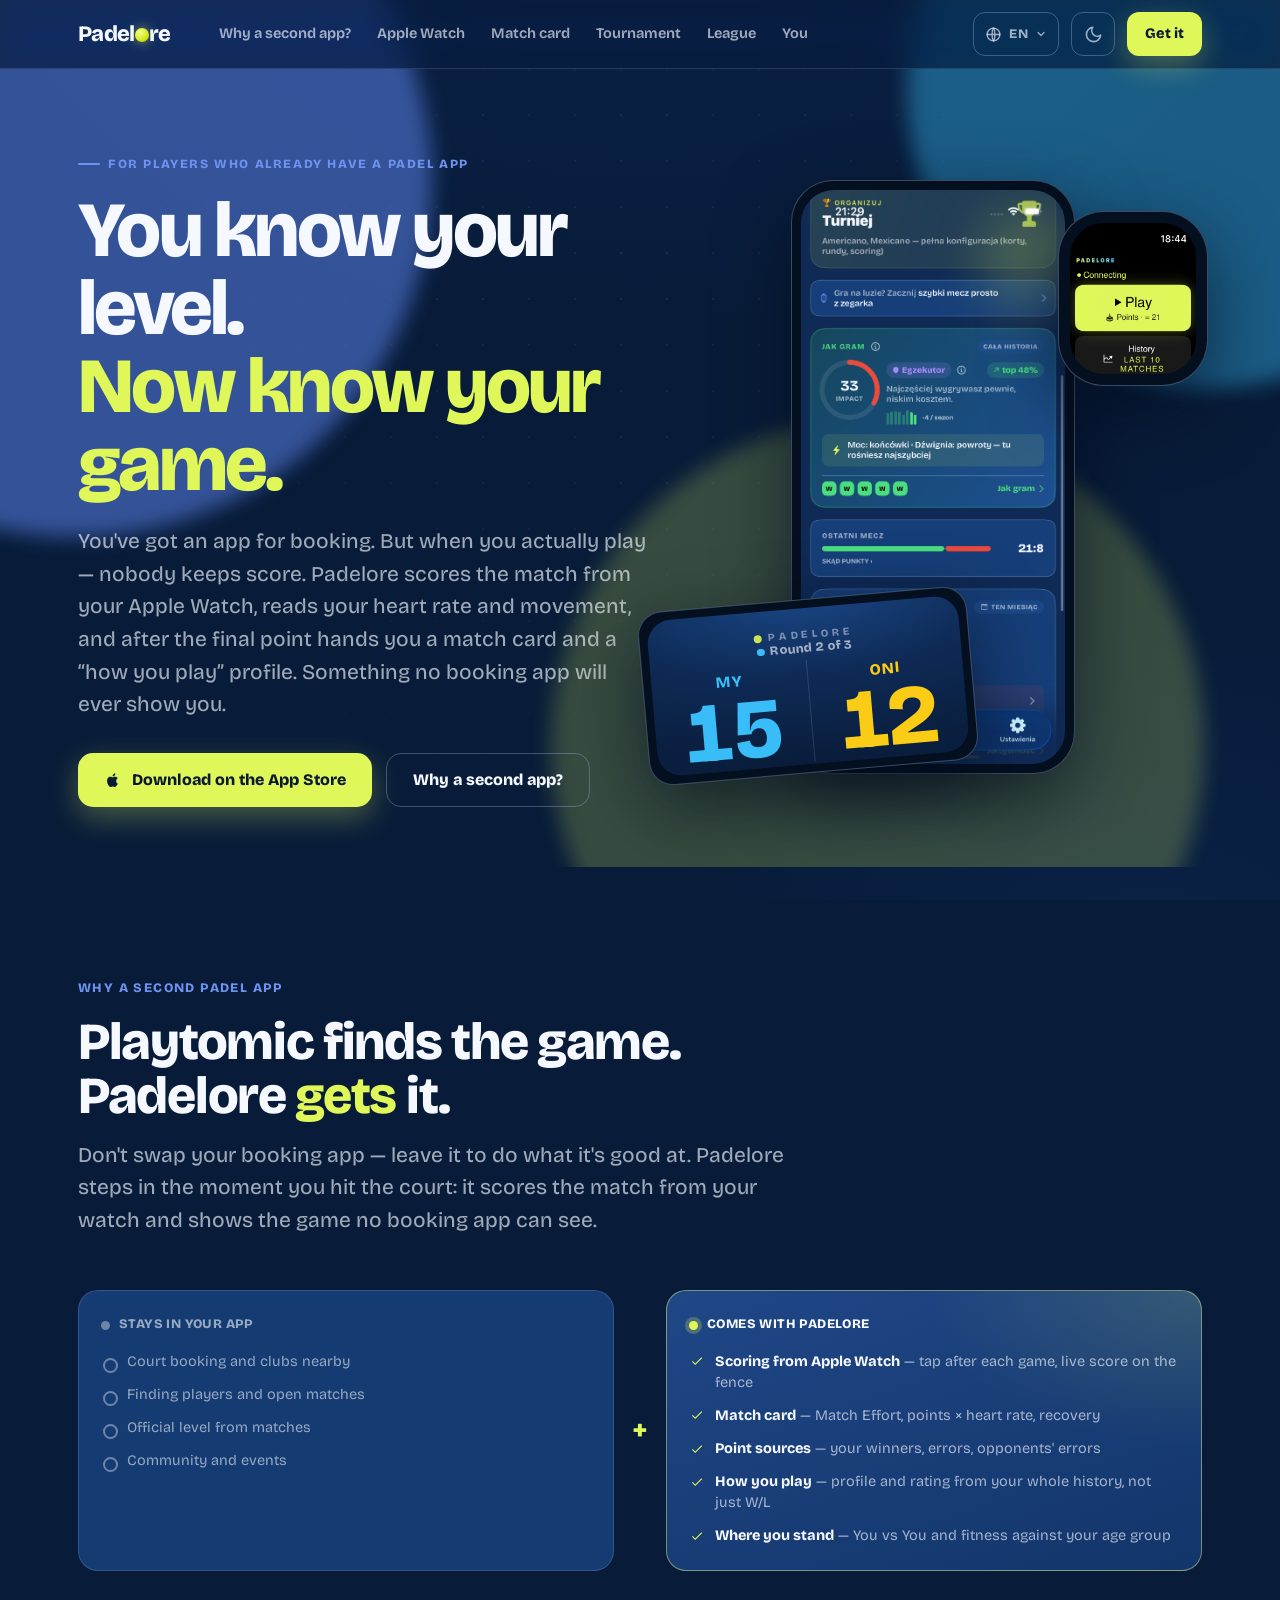
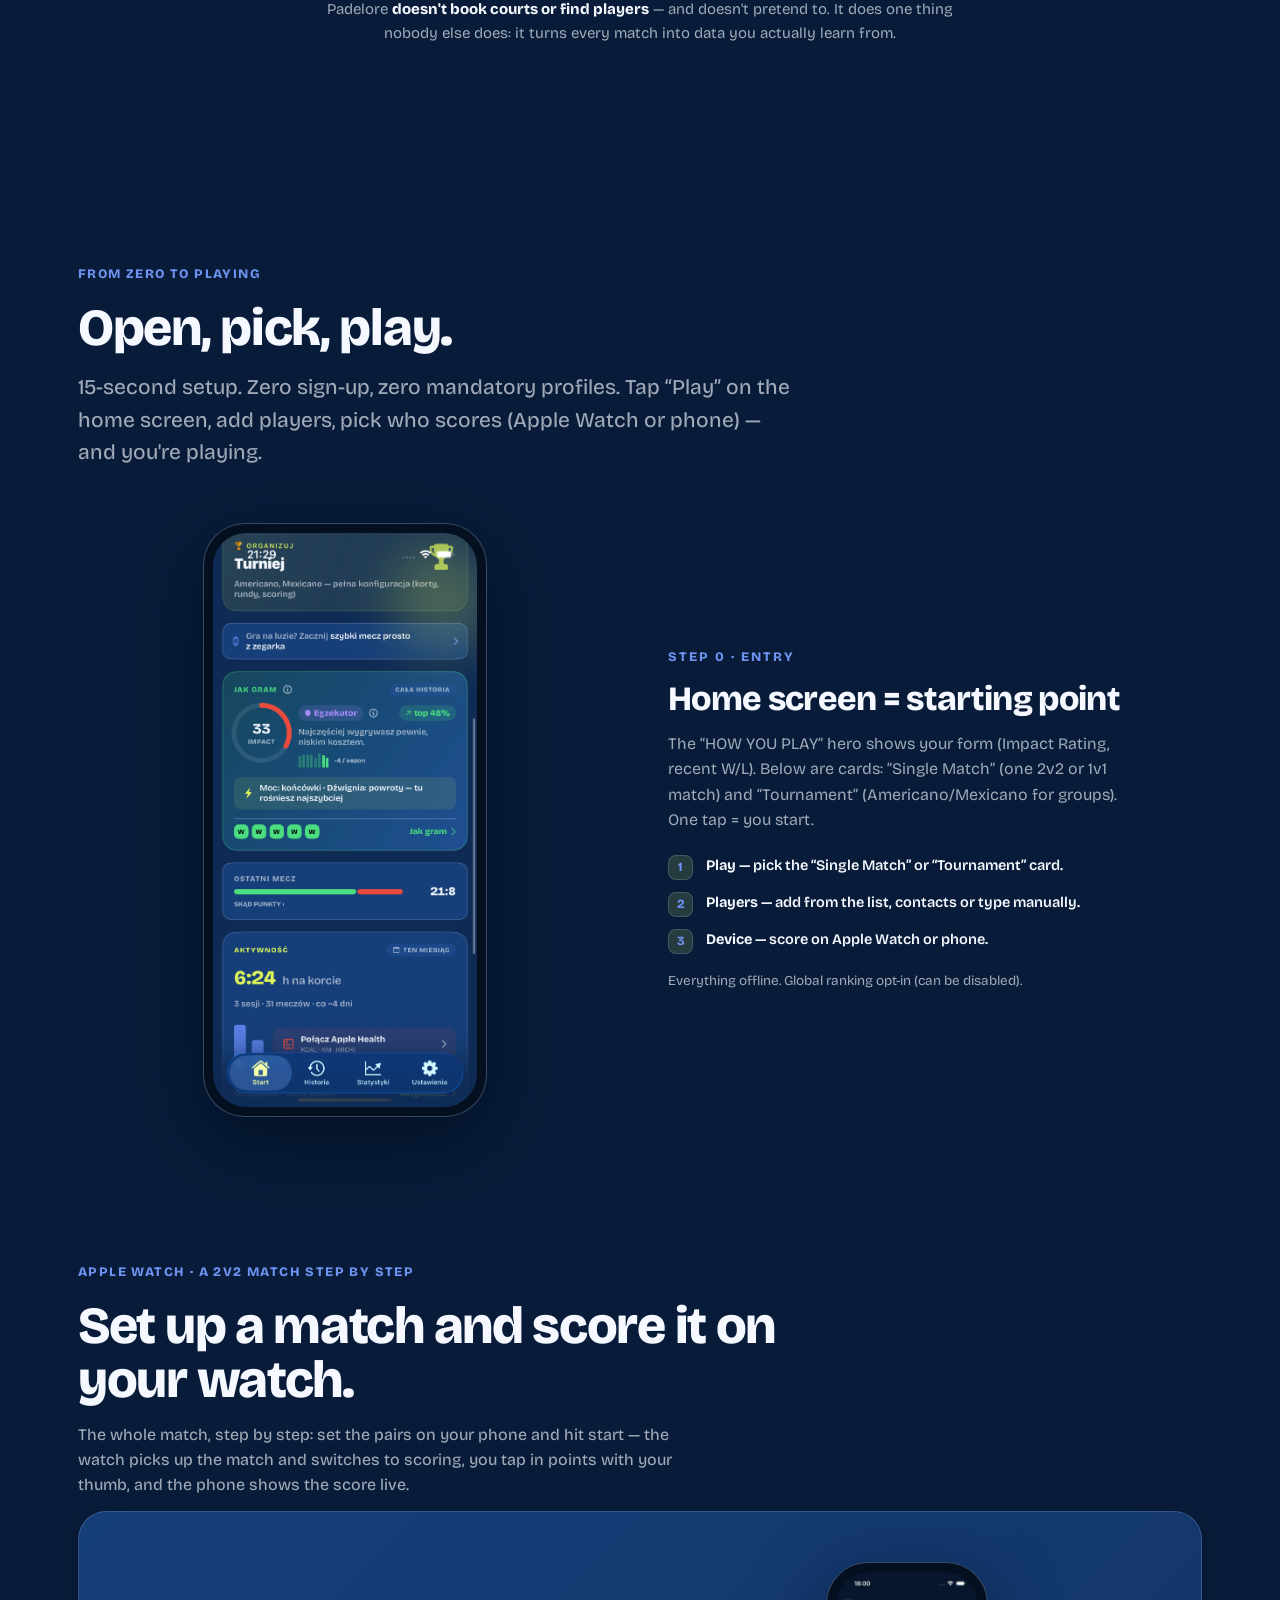
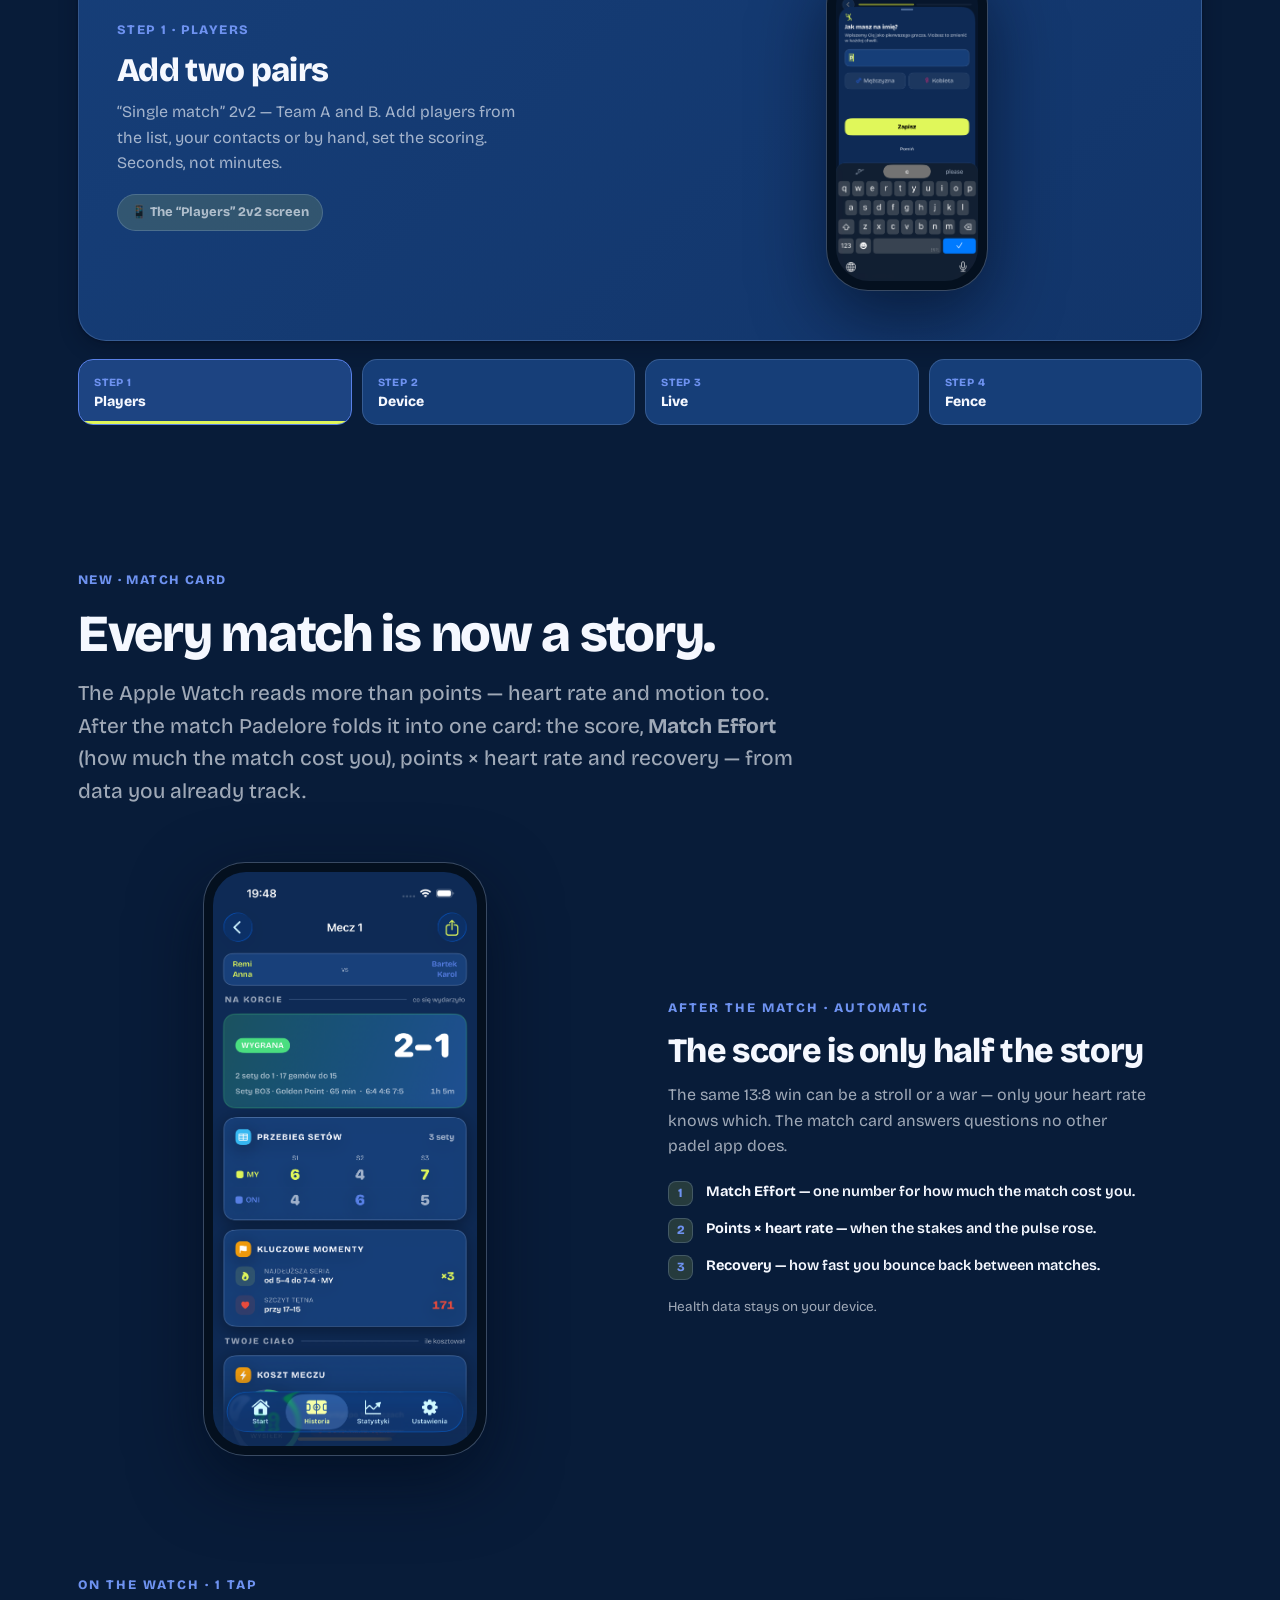
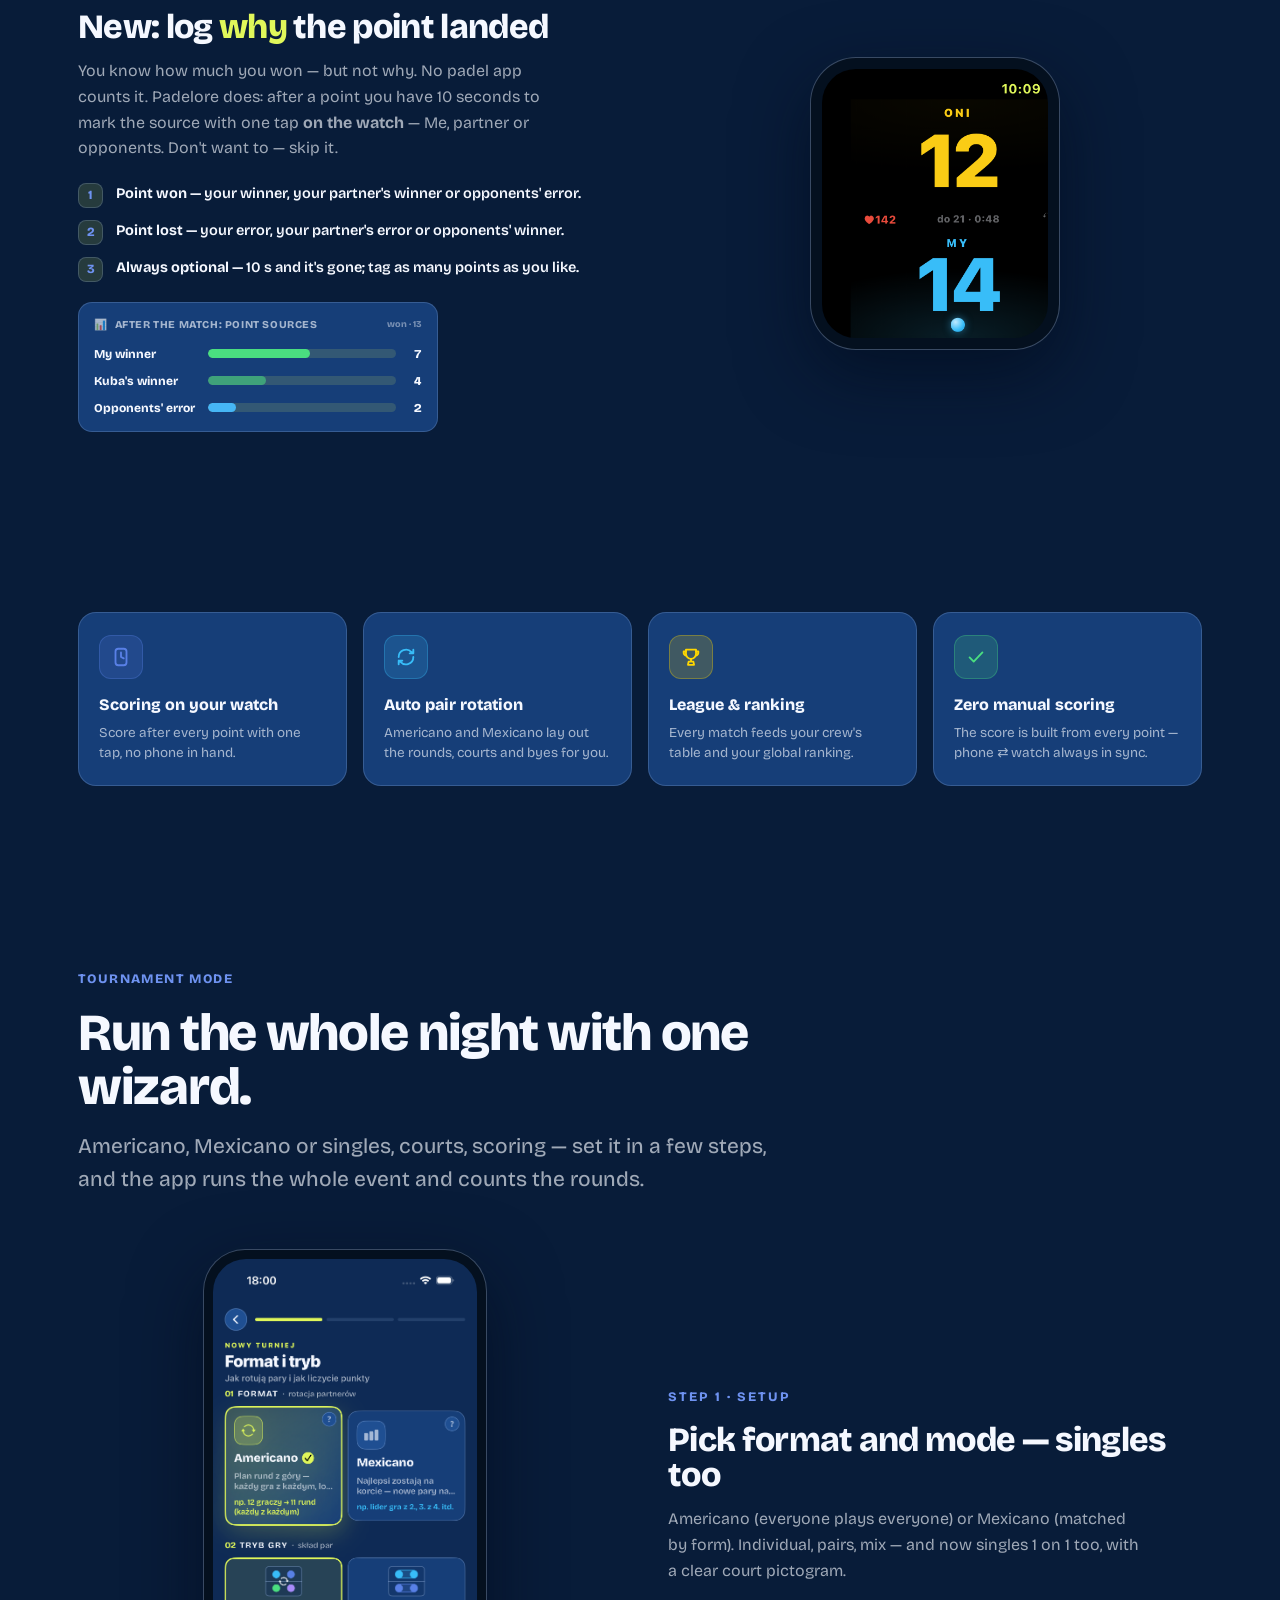
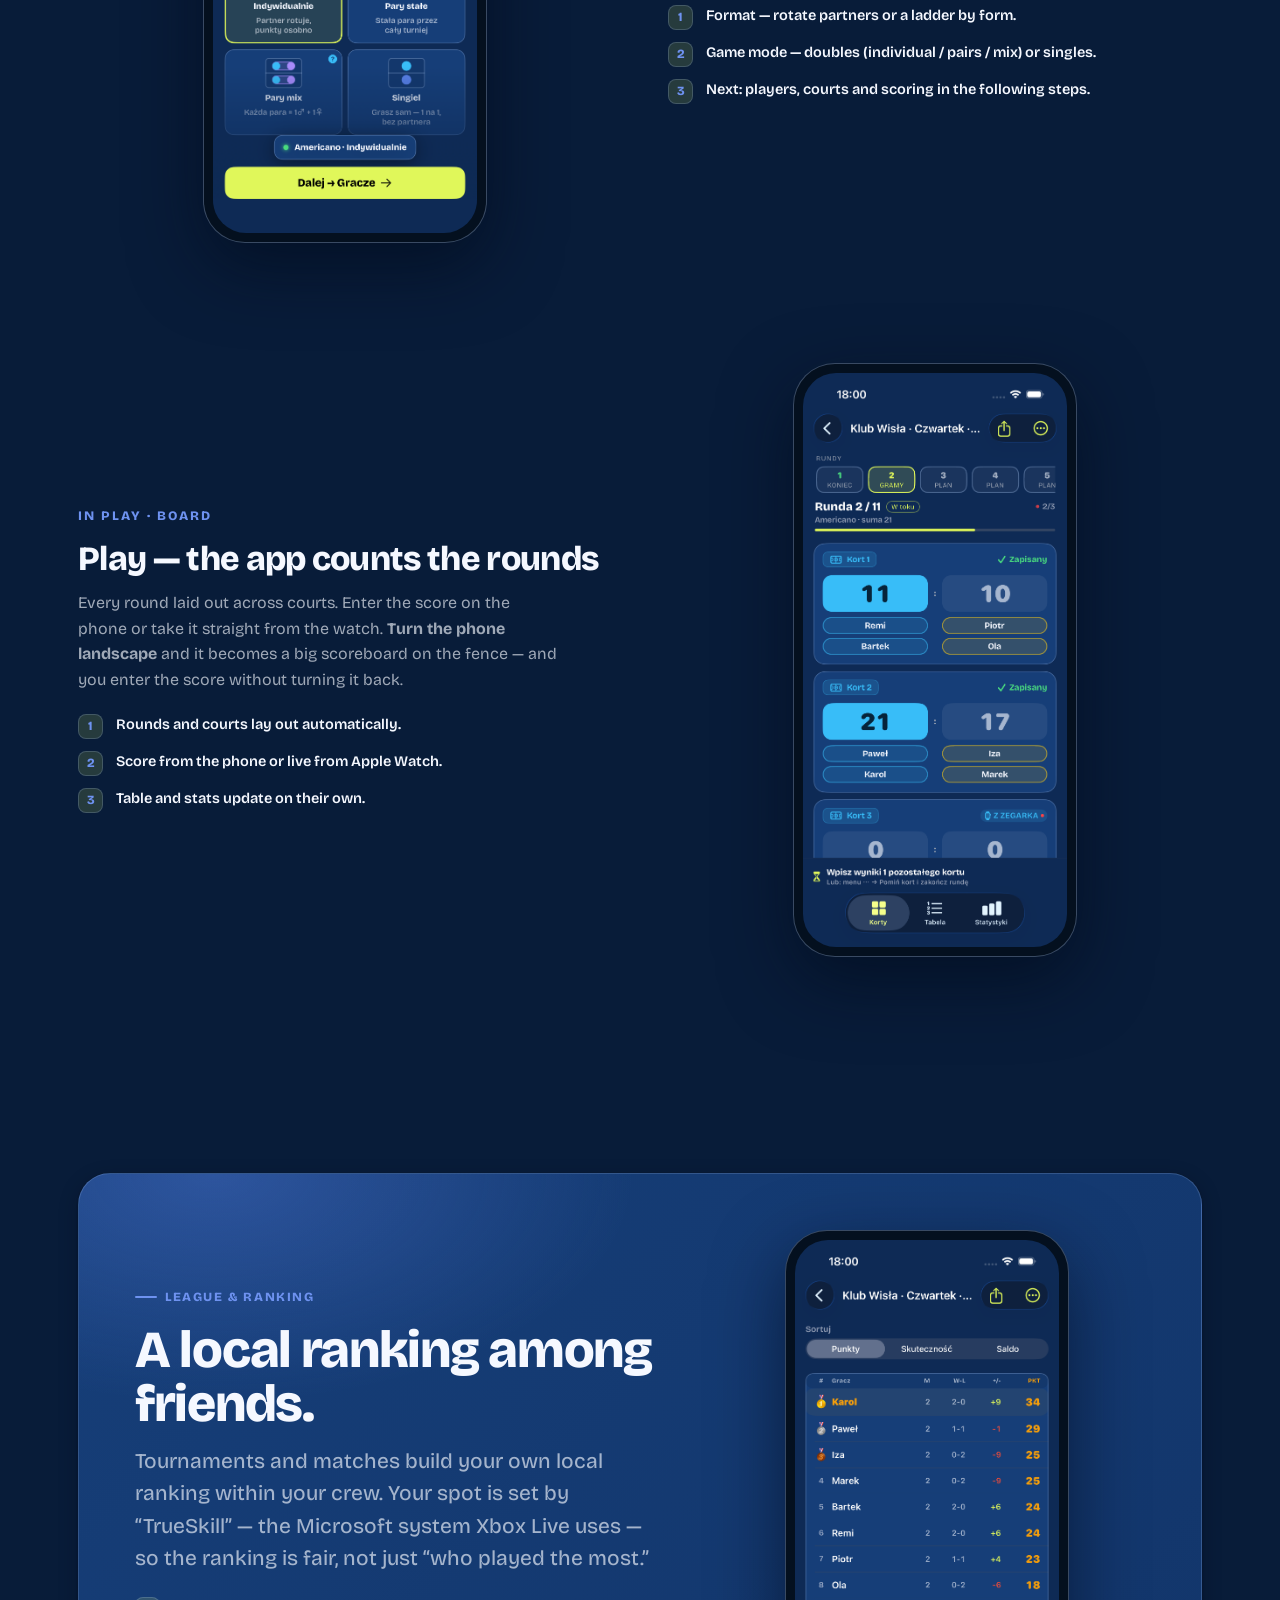
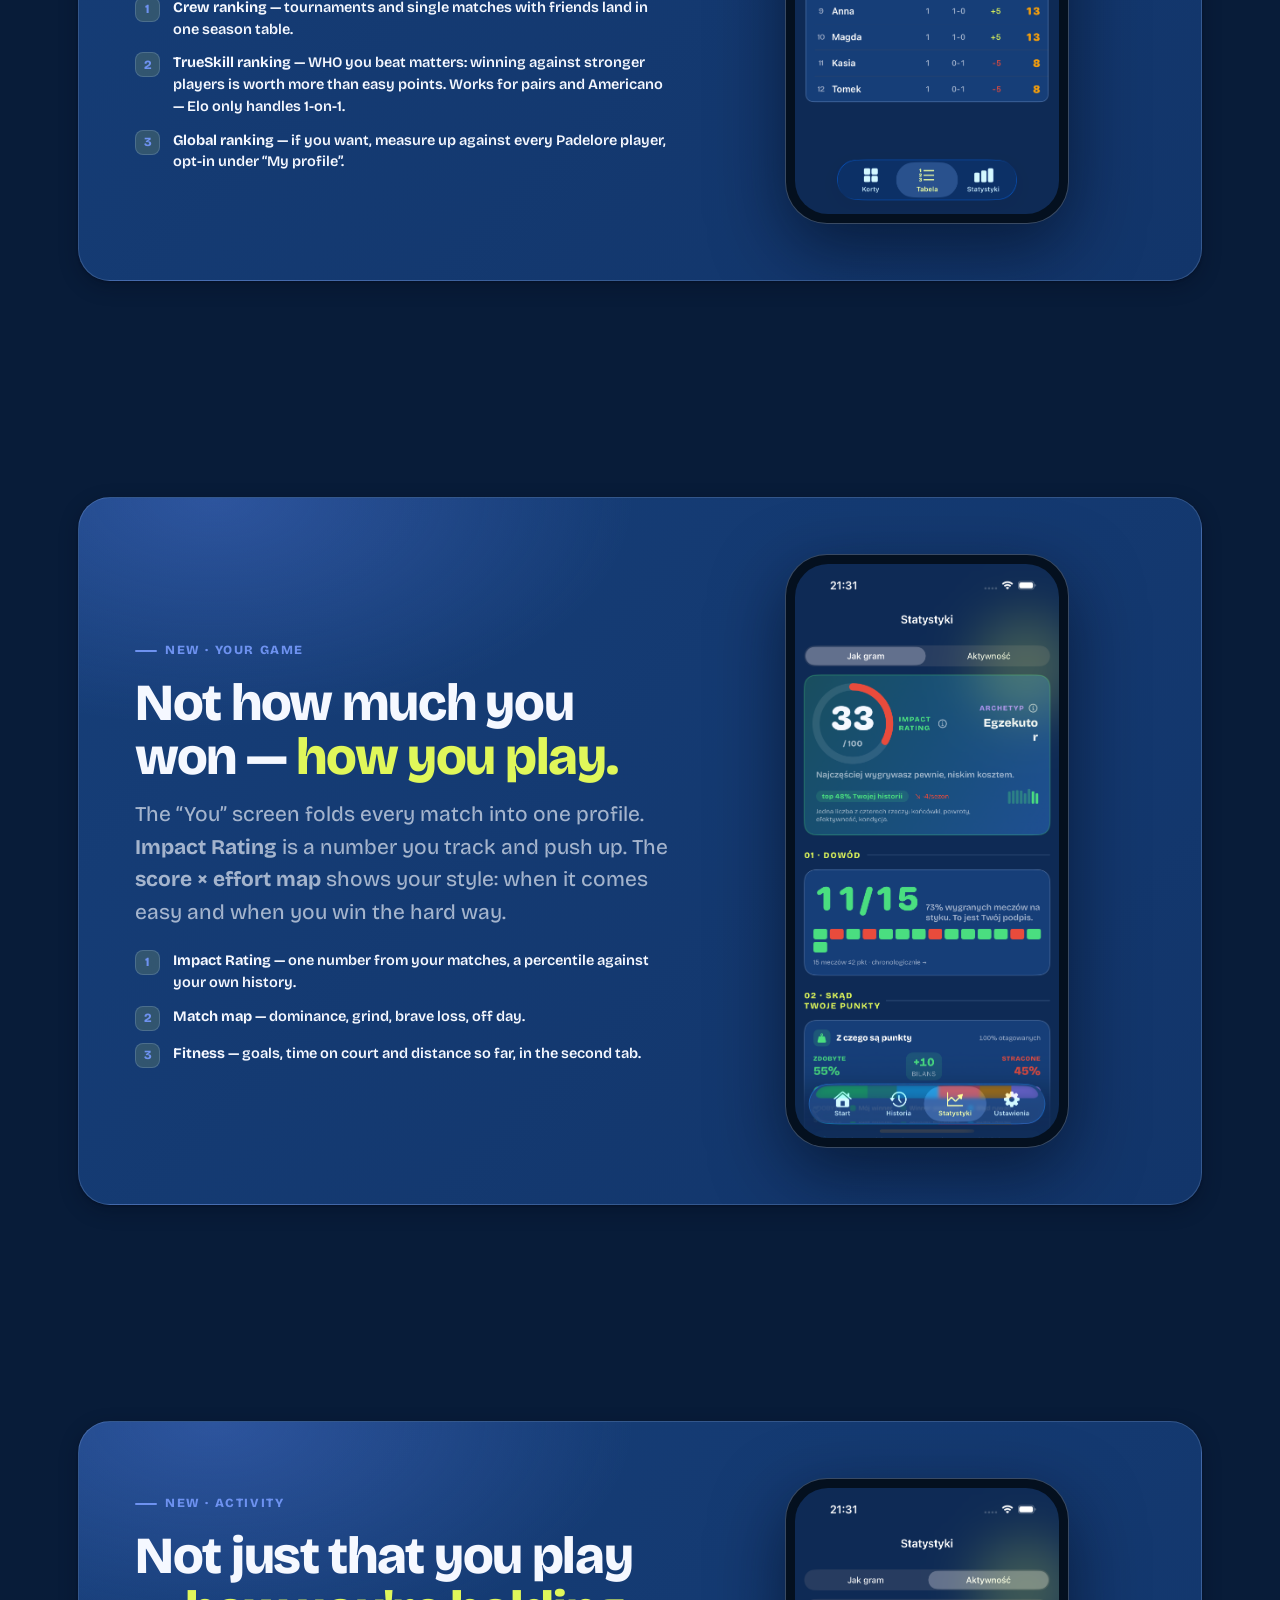
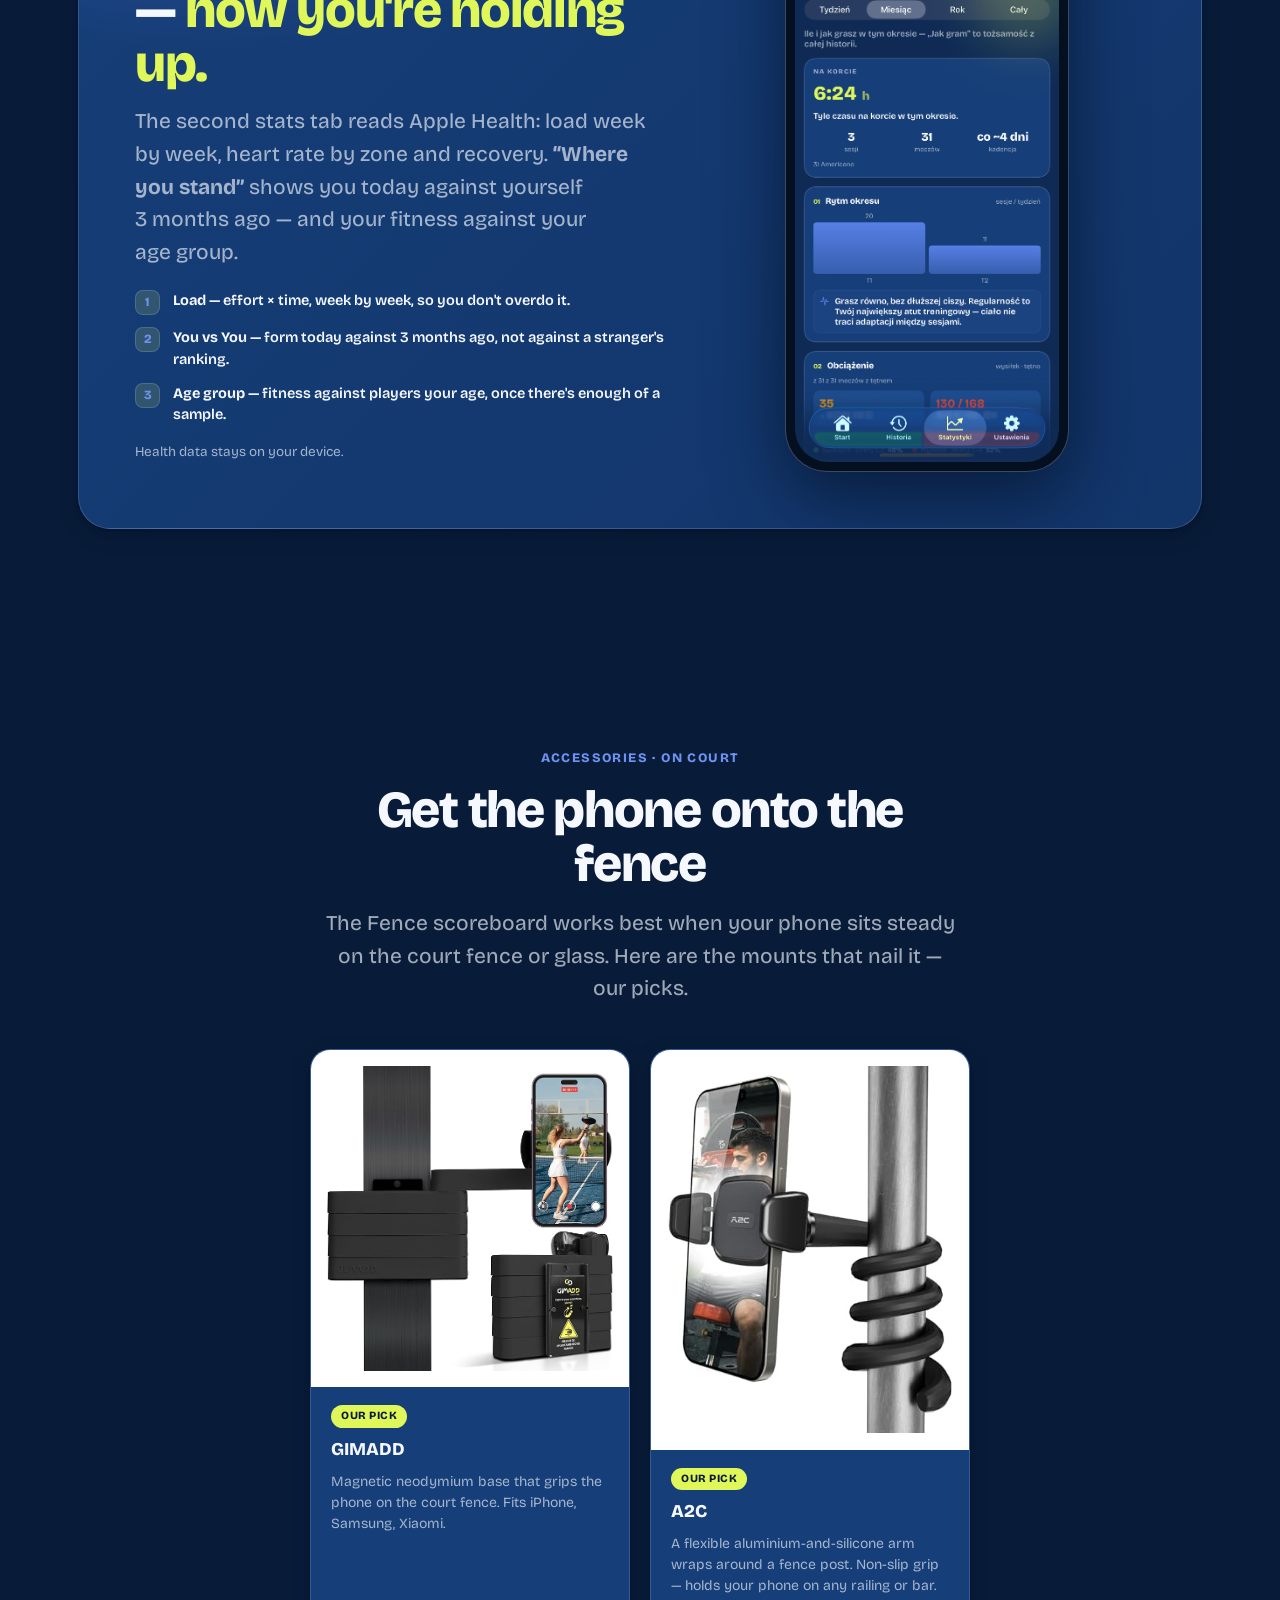
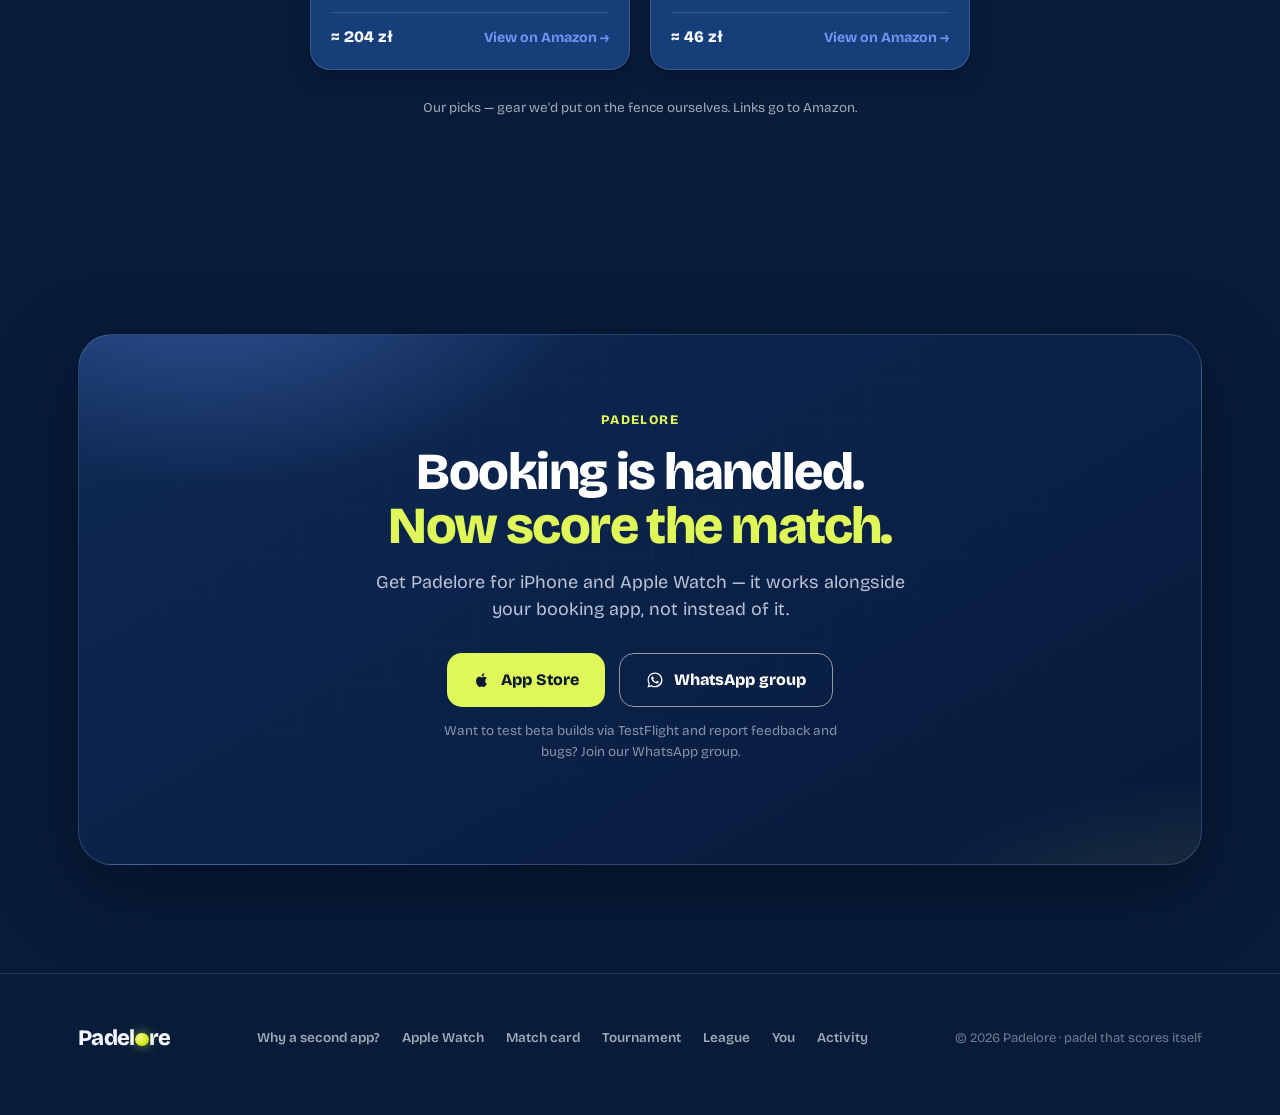
==== index.html @ 14bec209 "feat(landing): drugi uchwyt A2C w #uchwyt (SPEC-005) Prośba Remiego — elastyczny uchwyt A2C (ramię a" ====
<!DOCTYPE html>
<html lang="pl" data-theme="dark">
<head>
<meta charset="UTF-8">
<meta name="viewport" content="width=device-width, initial-scale=1.0">
<title>Padelore — poznaj swoją grę w padla</title>
<meta name="description" content="Towarzysz do padla obok apki do rezerwacji. Padelore liczy mecz z Apple Watch (wynik na żywo) i pokazuje, jak grasz — karta meczu, tętno i ruch, profil gracza. Americano, Mexicano, singiel, turniej.">
<link rel="icon" href="assets/app-icon.png">
<link rel="preconnect" href="https://fonts.googleapis.com">
<link rel="preconnect" href="https://fonts.gstatic.com" crossorigin>
<link href="https://fonts.googleapis.com/css2?family=Bricolage+Grotesque:opsz,wght@12..96,400..800&family=Nunito:wght@800;900&display=swap" rel="stylesheet">
<link rel="stylesheet" href="ds.css?v=21">
<style>
/* ---- real-screenshot device frames ---- */
.device{width:284px;max-width:78vw;border-radius:42px;background:#04101f;padding:9px;border:1px solid var(--sep-strong);box-shadow:var(--shadow-l)}
.device img{width:100%;display:block;border-radius:33px}
html[data-theme="light"] .device{background:#0B1730}
.wframe{width:172px;border-radius:46px;background:#04101f;padding:11px;border:1px solid var(--sep-strong);box-shadow:var(--shadow-l)}
.wframe img{width:100%;display:block;border-radius:34px}
html[data-theme="light"] .wframe{background:#0B1730}
.lframe{border-radius:24px;background:#04101f;padding:8px;border:1px solid var(--sep-strong);box-shadow:var(--shadow-l)}
.lframe img{width:100%;display:block;border-radius:16px}
html[data-theme="light"] .lframe{background:#0B1730}

/* language switcher (custom) */
.lang{position:relative}
.lang-btn{display:inline-flex;align-items:center;gap:7px;height:44px;padding:0 11px;border-radius:12px;border:1.5px solid var(--sep-strong);background:transparent;color:var(--ink-soft);font-family:var(--font);font-size:13px;font-weight:800;letter-spacing:.4px;cursor:pointer;transition:.18s}
.lang-btn:hover,.lang-btn[aria-expanded="true"]{color:var(--ink);border-color:var(--primary)}
.lang-btn .chev{transition:transform .2s}
.lang-btn[aria-expanded="true"] .chev{transform:rotate(180deg)}
.lang-menu{position:absolute;right:0;top:calc(100% + 8px);min-width:188px;padding:6px;border-radius:16px;background:var(--card);border:1px solid var(--card-border);box-shadow:var(--shadow-l);display:none;flex-direction:column;gap:2px;z-index:60}
.lang-menu.open{display:flex}
.lang-opt{display:flex;align-items:center;justify-content:space-between;gap:12px;width:100%;padding:10px 12px;border:0;border-radius:10px;background:transparent;color:var(--ink);font-family:var(--font);font-size:14px;font-weight:650;text-align:left;cursor:pointer;transition:.14s}
.lang-opt:hover{background:var(--accent-soft)}
.lang-opt .code{font-size:11px;font-weight:850;letter-spacing:.5px;color:var(--ink-faint)}
.lang-opt[aria-selected="true"]{background:color-mix(in oklab,var(--primary) 12%,transparent)}
.lang-opt[aria-selected="true"] .code{color:var(--primary-2)}
@media(max-width:560px){.lang-btn{height:40px;padding:0 9px;font-size:12px}
  .nav-in{padding:0 16px;gap:12px}.nav-right{gap:10px}.theme-btn{width:40px;height:40px}.nav-burger{width:40px;height:40px}}

/* mobile hamburger nav */
.nav-burger{display:none;width:44px;height:44px;border-radius:12px;border:1.5px solid var(--sep-strong);background:transparent;color:var(--ink-soft);align-items:center;justify-content:center;cursor:pointer;transition:.18s}
.nav-burger:hover,.nav-burger[aria-expanded="true"]{color:var(--ink);border-color:var(--primary)}
.nav-menu{position:absolute;right:16px;top:calc(100% + 6px);min-width:216px;padding:8px;border-radius:16px;background:var(--card);border:1px solid var(--card-border);box-shadow:var(--shadow-l);display:none;flex-direction:column;gap:2px;z-index:60}
.nav-menu.open{display:flex}
.nav-menu a{display:block;padding:12px 13px;border-radius:10px;color:var(--ink);font-size:15px;font-weight:650;transition:.14s}
.nav-menu a:hover{background:var(--accent-soft)}
.nav-menu .sep{height:1px;background:var(--card-border);margin:6px 4px}
.nav-menu .dl{background:var(--accent);color:var(--on-accent);font-weight:800;text-align:center}
@media(max-width:860px){.nav-burger{display:inline-flex}.nav-dl{display:none}}
@media(min-width:861px){.nav-menu{display:none!important}}

/* hero composition */
.hero-stage{position:relative;min-height:640px;display:flex;align-items:center;justify-content:center}
.hero-stage .device{z-index:2;transform:translateX(-12px)}
.hero-stage .wframe{position:absolute;right:-6px;top:54px;z-index:4;width:150px}
.hero-fence{position:absolute;left:-44px;bottom:24px;z-index:3;width:330px;max-width:64vw;transform:rotate(-5deg)}
@media(max-width:560px){.hero-fence{left:0;bottom:-6px;width:84vw}.hero-stage .wframe{right:-2px}}

/* ===== watch flow ===== */
.flow{margin-top:8px}
.flow-stage{position:relative;border-radius:28px;overflow:hidden;background:linear-gradient(135deg,var(--card),var(--card-2));border:1px solid var(--card-border);box-shadow:var(--shadow-s);min-height:580px}
.fl-slide{position:absolute;inset:0;display:grid;grid-template-columns:1fr 1fr;align-items:center;gap:30px;padding:44px;opacity:0;transform:translateY(14px);transition:opacity .55s ease, transform .55s ease;pointer-events:none}
.fl-slide.active{opacity:1;transform:none;pointer-events:auto}
.fl-slide.land{grid-template-columns:1fr}
.fl-media{display:flex;align-items:center;justify-content:center}
.fl-text .tag{font-size:13px;font-weight:850;letter-spacing:1.4px;color:var(--primary-2);text-transform:uppercase}
.fl-text h3{font-size:clamp(23px,3vw,33px);font-weight:860;letter-spacing:-.02em;margin:12px 0 12px}
.fl-text p{font-size:16px;color:var(--ink-soft);line-height:1.6;max-width:42ch}
.fl-text .hint{display:inline-flex;align-items:center;gap:8px;margin-top:18px;font-size:13px;font-weight:750;color:var(--ink-soft);background:var(--accent-soft);border:1px solid var(--card-border);padding:8px 13px;border-radius:999px}
@media(max-width:820px){.flow-stage{min-height:0}
  /* mobile: wszystkie kroki pionowo, nic nie schowane (zamiast karuzeli) */
  .fl-slide{position:relative;grid-template-columns:1fr;opacity:1;transform:none;display:grid;gap:16px;padding:22px 22px 26px;border-top:1px solid var(--card-border)}
  .fl-slide:first-child{border-top:0}
  .fl-media{order:-1}
  .fl-tabs{display:none}
  /* dociśnij media, żeby krok mieścił się w jednym ekranie telefonu */
  .fl-slide .device{width:208px;max-width:62vw}
  .fl-slide .wframe{width:150px!important}
  .fl-text h3{font-size:clamp(21px,5.5vw,26px);margin:8px 0 8px}
  .fl-text p{font-size:14.5px}
  .fl-slide.land .lframe{width:100%!important}}

/* desktop: kompaktowa karuzela — całość (nagłówek → zakładki) mieści się w jednym ekranie, slajd nie tnie fence */
@media(min-width:821px){
  #watch{padding:34px 0}
  #watch .sec-head{margin-bottom:14px}
  #watch .sec-head .lead{font-size:16px;margin-top:6px}
  .flow-stage{min-height:430px}
  .fl-slide{padding:20px 38px;gap:22px}
  .fl-media .device{width:162px}
  .fl-media .wframe{width:134px!important}
  .fl-slide.land .fl-text{margin:0 auto 6px!important}
  .fl-slide.land .fl-text h3{font-size:24px;margin:8px 0 6px}
  .fl-slide.land .fl-text p{font-size:14.5px}
  .fl-slide.land .fl-media{margin-top:6px!important}
  .fl-slide.land .lframe{width:340px!important}
}

.fl-tabs{display:grid;grid-template-columns:repeat(4,1fr);gap:10px;margin-top:18px}
.fl-tab{position:relative;text-align:left;padding:14px 15px;border-radius:15px;background:var(--card);border:1.5px solid var(--card-border);cursor:pointer;font-family:var(--font);transition:.2s;overflow:hidden}
.fl-tab.active{border-color:var(--primary);background:color-mix(in oklab,var(--primary) 10%,var(--card))}
.fl-tab .tn{font-size:11px;font-weight:850;color:var(--primary-2);letter-spacing:.8px}
.fl-tab b{display:block;font-size:14px;font-weight:820;margin-top:3px;color:var(--ink)}
.fl-tab .bar{position:absolute;left:0;bottom:0;height:3px;width:0;background:var(--accent)}
.fl-tab.active .bar{width:100%;transition:width 3.2s linear}
@media(max-width:680px){.fl-tabs{grid-template-columns:1fr 1fr}}
@media(max-width:820px){.fl-tabs{display:none}}  /* mobile: kroki pionowo, zakładki zbędne */

/* ===== fence (tablica na płocie) — 1:1 z produkcją: landscape, MY/ONI, wordmark, serw ===== */
.fenceboard{container-type:inline-size;position:relative;width:100%;aspect-ratio:2/1;background:radial-gradient(130% 100% at 50% -8%,#1A4685,#0E2A55 52%,#0A1F40);border-radius:inherit;overflow:hidden;display:flex;flex-direction:column}
.fenceboard::before{content:"";position:absolute;inset:0;background:radial-gradient(120% 80% at 50% 125%,rgba(4,12,28,.35),transparent 55%)}
.fb-top{position:relative;display:flex;justify-content:center;padding-top:10cqw}
.fb-pill{display:inline-flex;align-items:center;gap:1.8cqw;font-size:4cqw;font-weight:800;color:rgba(255,255,255,.62);letter-spacing:.3px;font-variant-numeric:tabular-nums}
.fb-pdot{width:2.4cqw;height:2.4cqw;border-radius:50%;background:#38BDF8;flex:none}
.fb-cols{flex:1;display:grid;grid-template-columns:1fr 1fr;align-items:center;position:relative}
.fb-cols::after{content:"";position:absolute;top:2%;bottom:2%;left:50%;width:1px;background:rgba(180,210,255,.16)}
.fb-col{display:flex;flex-direction:column;align-items:center;justify-content:center;gap:1cqw;position:relative}
.fb-lbl{font-size:5cqw;font-weight:850;letter-spacing:1px}
.fb-col.my .fb-lbl{color:#38BDF8}.fb-col.oni .fb-lbl{color:#FACC15}
.fb-ball{position:absolute;top:6cqw;left:50%;transform:translateX(-50%);width:3.4cqw;height:3.4cqw;border-radius:50%;opacity:0}
.fb-col.my .fb-ball{background:#38BDF8;box-shadow:0 0 3cqw #38BDF8}.fb-col.oni .fb-ball{background:#FACC15;box-shadow:0 0 3cqw #FACC15}
.fb-ball.on{opacity:1}
.fb-score{font-size:27cqw;font-weight:880;line-height:.82;font-variant-numeric:tabular-nums}
.fb-col.my .fb-score{color:#38BDF8}.fb-col.oni .fb-score{color:#FACC15}
.fb-wmark{position:absolute;top:6cqw;left:0;right:0;display:flex;align-items:center;justify-content:center;gap:2cqw;font-size:3.4cqw;font-weight:800;letter-spacing:.35em;color:rgba(245,248,255,.45)}
.fb-wdot{width:2.6cqw;height:2.6cqw;border-radius:50%;background:#DCF94F;opacity:.9;flex:none}
.fb-swap{position:absolute;bottom:4.5cqw;left:50%;transform:translateX(-50%);width:8cqw;height:8cqw;border-radius:50%;border:1px solid rgba(255,255,255,.18);display:flex;align-items:center;justify-content:center;color:rgba(255,255,255,.5);font-size:4cqw}

/* condensed benefits */
.bstrip{display:grid;grid-template-columns:repeat(4,1fr);gap:16px}
@media(max-width:900px){.bstrip{grid-template-columns:repeat(2,1fr)}}
@media(max-width:520px){.bstrip{grid-template-columns:1fr}}
.bmini{padding:22px 20px;border-radius:18px;background:var(--card);border:1px solid var(--card-border)}
.bmini .ic{width:44px;height:44px;border-radius:12px;display:flex;align-items:center;justify-content:center;margin-bottom:14px;background:color-mix(in oklab,var(--tint,#5980E6) 18%,transparent);color:var(--tint,#5980E6);border:1px solid color-mix(in oklab,var(--tint,#5980E6) 30%,transparent)}
.bmini h4{font-size:16px;font-weight:820;margin-bottom:6px}
.bmini p{font-size:13.5px;color:var(--ink-soft);line-height:1.5}

/* ===== recolored CTA — court-navy + lime ===== */
#pobierz .cta-band{background:
  radial-gradient(640px 360px at 12% -12%, rgba(94,134,232,.45), transparent 60%),
  radial-gradient(560px 320px at 100% 120%, rgba(217,247,90,.16), transparent 60%),
  linear-gradient(150deg,#0E2A55,#07193A);
  border:1px solid var(--card-border);color:#fff}
#pobierz .cta-band::before{content:"";position:absolute;inset:0;pointer-events:none;opacity:.5;
  background-image:linear-gradient(rgba(180,210,255,.06) 1px,transparent 1px),linear-gradient(90deg,rgba(180,210,255,.06) 1px,transparent 1px);background-size:44px 44px;
  mask-image:radial-gradient(ellipse at 50% 40%,#000,transparent 78%)}
#pobierz .cta-band h2{color:#fff;position:relative}
#pobierz .cta-band .lime{color:#E0F75A}  /* pasek zawsze ciemny → lime niezależnie od motywu */
#pobierz .cta-band p{color:rgba(236,241,255,.78)}
#pobierz .cta-white{background:#E0F75A;color:#0A1A33}  /* lime + ciemny tekst — kontrast OK na ciemnym pasku w obu motywach */
#pobierz .cta-white:hover{background:#EAFB6E;box-shadow:0 16px 40px rgba(224,247,90,.30)}

/* ===== NEW: Match Story mockup (karta meczu) — fixed dark (ekran telefonu) w obu motywach ===== */
.mcard{aspect-ratio:1320/2868;background:linear-gradient(180deg,#0C2350,#091B3D);border-radius:33px;overflow:hidden;color:#ECF1FF;display:flex;flex-direction:column;padding:26px 15px 16px;gap:11px}
.mcard .eye{font-size:9px;font-weight:850;letter-spacing:1px;text-transform:uppercase;color:#E0F75A}  /* lime na stałe — karta zawsze ciemna w obu motywach */
.mcard .recap{border-radius:15px;overflow:hidden;border:1px solid rgba(150,182,235,.18)}
.mcard .recap .rt{padding:11px 13px;background:linear-gradient(150deg,rgba(74,222,128,.22),rgba(31,79,146,.4));display:flex;align-items:center;gap:8px}
.mcard .recap .rb{font-size:8.5px;font-weight:900;letter-spacing:.5px;text-transform:uppercase;padding:3px 8px;border-radius:6px;background:#4ADE80;color:#04220f}
.mcard .recap .rs{font-size:22px;font-weight:880;letter-spacing:-.04em;margin-left:auto;font-variant-numeric:tabular-nums}
.mcard .recap .rm{padding:8px 13px;font-size:9.5px;font-weight:650;color:rgba(236,241,255,.6)}
.mcard .card2{border-radius:15px;background:#13294e;border:1px solid rgba(150,182,235,.16);padding:12px 13px}
.mcard .ch{display:flex;align-items:center;gap:6px;font-size:9px;font-weight:850;letter-spacing:.8px;text-transform:uppercase;color:#ECF1FF;margin-bottom:9px}
.mcard .ch .cx{margin-left:auto;font-size:8.5px;color:rgba(236,241,255,.42);font-weight:600;letter-spacing:0;text-transform:none}
.mcard .effrow{display:flex;align-items:center;gap:13px}
.mcard .ring{width:62px;height:62px;flex-shrink:0;position:relative}
.mcard .ring .rv{position:absolute;inset:0;display:flex;flex-direction:column;align-items:center;justify-content:center}
.mcard .ring .rn{font-size:22px;font-weight:880;letter-spacing:-.04em;line-height:1;color:#F59E0B}
.mcard .ring .rl{font-size:7px;font-weight:850;letter-spacing:.5px;text-transform:uppercase;color:rgba(236,241,255,.42)}
.mcard .effx .e1{font-size:11px;font-weight:800;color:#ECF1FF;line-height:1.3}
.mcard .effx .e2{display:inline-flex;align-items:center;gap:5px;font-size:9.5px;font-weight:800;color:#FB7185;background:rgba(251,113,133,.14);padding:3px 8px;border-radius:6px;margin-top:6px}
.mcard .cad{margin-top:9px;display:flex;gap:3px}
.mcard .cad i{flex:1;height:9px;border-radius:3px;background:#A78BFA}
.mcard .cap{display:flex;gap:7px;padding:9px 10px;border-radius:11px;background:rgba(167,139,250,.12);border:1px solid rgba(167,139,250,.26);margin-top:10px;font-size:9.5px;line-height:1.4;color:#ECF1FF}
.mcard .cap b{color:#C7B6FF}
.mcard .grid3{display:grid;grid-template-columns:1fr 1fr 1fr;gap:6px;margin-top:auto}
.mcard .gx{background:rgba(0,0,0,.18);border-radius:10px;padding:9px 4px;text-align:center}
.mcard .gx b{display:block;font-size:15px;font-weight:870;letter-spacing:-.03em;font-variant-numeric:tabular-nums}
.mcard .gx span{font-size:7px;font-weight:750;letter-spacing:.3px;text-transform:uppercase;color:rgba(236,241,255,.42);margin-top:2px;display:block}

/* ===== VS / razem z Playtomic ===== */
.split{display:grid;grid-template-columns:1fr auto 1fr;gap:18px;align-items:stretch;margin-top:8px}
@media(max-width:780px){.split{grid-template-columns:1fr;gap:14px}}
.splitcol{border-radius:20px;padding:24px 22px;border:1px solid var(--card-border)}
.splitcol.keep{background:var(--card);opacity:.92}
.splitcol.add{background:
  radial-gradient(420px 240px at 100% 0%, color-mix(in oklab,var(--accent) 14%,transparent), transparent 65%),
  linear-gradient(160deg,color-mix(in oklab,var(--primary) 14%,var(--card)),var(--card-2));
  border-color:color-mix(in oklab,var(--accent) 36%,var(--card-border))}
.splitcol .sct{display:flex;align-items:center;gap:9px;font-size:13px;font-weight:850;letter-spacing:.4px;text-transform:uppercase;margin-bottom:16px}
.splitcol.keep .sct{color:var(--ink-soft)}
.splitcol.add .sct{color:var(--ink)}
.sct .dotk,.sct .dota{width:9px;height:9px;border-radius:50%;flex-shrink:0}
.sct .dotk{background:var(--ink-faint)}
.sct .dota{background:var(--accent);box-shadow:0 0 0 4px color-mix(in oklab,var(--accent) 24%,transparent)}
.sclist{list-style:none;display:flex;flex-direction:column;gap:12px}
.sclist li{position:relative;padding-left:26px;font-size:14.5px;line-height:1.45;color:var(--ink-soft)}
.sclist li b{color:var(--ink);font-weight:750}
.splitcol.keep .sclist li::before{content:"";position:absolute;left:2px;top:7px;width:11px;height:11px;border-radius:50%;border:2px solid var(--ink-faint)}
.splitcol.add .sclist li::before{content:"";position:absolute;left:0;top:3px;width:15px;height:15px;border-radius:50%;background:var(--accent);
  -webkit-mask:url("data:image/svg+xml,%3Csvg xmlns='http://www.w3.org/2000/svg' viewBox='0 0 24 24'%3E%3Cpath fill='black' d='M9 16.2 4.8 12l-1.4 1.4L9 19 21 7l-1.4-1.4z'/%3E%3C/svg%3E") center/14px no-repeat;
  mask:url("data:image/svg+xml,%3Csvg xmlns='http://www.w3.org/2000/svg' viewBox='0 0 24 24'%3E%3Cpath fill='black' d='M9 16.2 4.8 12l-1.4 1.4L9 19 21 7l-1.4-1.4z'/%3E%3C/svg%3E") center/14px no-repeat}
.splitplus{align-self:center;font-size:30px;font-weight:900;color:var(--accent);text-align:center}
@media(max-width:780px){.splitplus{padding:2px 0}}
.honest{max-width:64ch;margin:26px auto 0;text-align:center;font-size:15px;line-height:1.6;color:var(--ink-soft)}
.honest b{color:var(--ink);font-weight:750}

/* ===== NEW: Skąd punkty teaser bars (post-match) ===== */
.skb{border-radius:14px;background:var(--card);border:1px solid var(--card-border);padding:14px 15px;margin-top:20px;max-width:360px}
.skb .skh{font-size:10.5px;font-weight:850;letter-spacing:.6px;text-transform:uppercase;color:var(--ink-soft);display:flex;align-items:center;gap:7px;margin-bottom:12px}
.skb .skh .sx{margin-left:auto;font-size:9px;font-weight:800;letter-spacing:0;text-transform:none;color:var(--ink-faint)}
.skb .skrow{display:flex;align-items:center;gap:10px;margin-bottom:9px}
.skb .skrow:last-child{margin-bottom:0}
.skb .skrow .lb{font-size:12px;font-weight:750;color:var(--ink);width:104px;flex-shrink:0}
.skb .skv{flex:1;height:9px;border-radius:5px;background:var(--accent-soft);overflow:hidden}
.skb .skv i{display:block;height:100%;border-radius:5px}
.skb .skrow .n{font-size:12px;font-weight:850;color:var(--ink);width:16px;text-align:right;font-variant-numeric:tabular-nums}
</style>
</head>
<body>
<div class="bgfield"></div>

<!-- NAV -->
<nav class="nav">
  <div class="nav-in">
    <a class="brand" href="#top" aria-label="Padelore">Padel<span class="brand-ball" aria-hidden="true"></span>re</a>
    <div class="nav-links">
      <a href="#vs" data-i18n="nav.vs">Po co druga apka?</a>
      <a href="#watch" data-i18n="nav.watch">Apple Watch</a>
      <a href="#mecz" data-i18n="nav.match">Karta meczu</a>
      <a href="#turniej" data-i18n="nav.tournament">Turniej</a>
      <a href="#liga" data-i18n="nav.league">Liga</a>
      <a href="#ja" data-i18n="nav.you">Ja</a>
    </div>
    <div class="nav-right">
      <div class="lang">
        <button class="lang-btn" id="langBtn" type="button" aria-haspopup="listbox" aria-expanded="false" data-i18n-aria="nav.lang" aria-label="Język">
          <svg width="17" height="17" viewBox="0 0 24 24" fill="none" stroke="currentColor" stroke-width="2" stroke-linecap="round" stroke-linejoin="round"><circle cx="12" cy="12" r="9"/><path d="M3 12h18M12 3c2.5 2.7 2.5 15.3 0 18M12 3c-2.5 2.7-2.5 15.3 0 18"/></svg>
          <span id="langCode">PL</span>
          <svg class="chev" width="12" height="12" viewBox="0 0 24 24" fill="none" stroke="currentColor" stroke-width="2.4" stroke-linecap="round" stroke-linejoin="round"><path d="M6 9l6 6 6-6"/></svg>
        </button>
        <div class="lang-menu" id="langMenu" role="listbox" aria-label="Język">
          <button class="lang-opt" role="option" data-l="pl">Polski<span class="code">PL</span></button>
          <button class="lang-opt" role="option" data-l="en">English<span class="code">EN</span></button>
          <button class="lang-opt" role="option" data-l="es">Español<span class="code">ES</span></button>
          <button class="lang-opt" role="option" data-l="it">Italiano<span class="code">IT</span></button>
          <button class="lang-opt" role="option" data-l="de">Deutsch<span class="code">DE</span></button>
          <button class="lang-opt" role="option" data-l="ru">Русский<span class="code">RU</span></button>
          <button class="lang-opt" role="option" data-l="uk">Українська<span class="code">UA</span></button>
          <button class="lang-opt" role="option" data-l="pt">Português<span class="code">PT</span></button>
        </div>
      </div>
      <button class="theme-btn" id="theme" data-i18n-aria="nav.theme" aria-label="Przełącz motyw">
        <svg id="ic-moon" width="19" height="19" viewBox="0 0 24 24" fill="none" stroke="currentColor" stroke-width="2" stroke-linecap="round" stroke-linejoin="round"><path d="M21 12.8A9 9 0 1111.2 3a7 7 0 009.8 9.8z"/></svg>
      </button>
      <a class="btn btn-primary btn-sm nav-dl" href="#pobierz" data-i18n="nav.download">Pobierz</a>
      <button class="nav-burger" id="burger" type="button" aria-haspopup="menu" aria-expanded="false" aria-label="Menu">
        <svg width="20" height="20" viewBox="0 0 24 24" fill="none" stroke="currentColor" stroke-width="2.2" stroke-linecap="round"><path d="M4 7h16M4 12h16M4 17h16"/></svg>
      </button>
      <div class="nav-menu" id="navMenu" role="menu">
        <a href="#vs" role="menuitem" data-i18n="nav.vs">Po co druga apka?</a>
        <a href="#watch" role="menuitem" data-i18n="nav.watch">Apple Watch</a>
        <a href="#mecz" role="menuitem" data-i18n="nav.match">Karta meczu</a>
        <a href="#turniej" role="menuitem" data-i18n="nav.tournament">Turniej</a>
        <a href="#liga" role="menuitem" data-i18n="nav.league">Liga</a>
        <a href="#ja" role="menuitem" data-i18n="nav.you">Ja</a>
        <div class="sep"></div>
        <a class="dl" href="https://apps.apple.com/app/id6778968043" role="menuitem" data-i18n="hero.cta_download">Pobierz na App Store</a>
      </div>
    </div>
  </div>
</nav>

<a id="top"></a>
<!-- HERO -->
<header class="hero">
  <div class="hero-blobs" aria-hidden="true">
    <svg width="100%" height="100%" viewBox="0 0 1200 700" preserveAspectRatio="xMidYMid slice">
      <circle cx="220" cy="180" r="240" fill="var(--hero-blob-a)"/>
      <circle cx="980" cy="120" r="200" fill="var(--hero-blob-b)"/>
      <circle cx="760" cy="560" r="220" fill="var(--hero-blob-c)"/>
    </svg>
  </div>
  <div class="wrap">
    <div class="hero-grid">
      <div class="reveal in">
        <span class="eyebrow" data-i18n="hero.eyebrow">Dla graczy, którzy już mają apkę do padla</span>
        <h1 class="h-display"><span data-i18n="hero.title_a">Znasz swój poziom.</span><br><span class="grad" data-i18n="hero.title_b">Poznaj swoją grę.</span></h1>
        <p class="lead" data-i18n="hero.lead">Playtomic rezerwuje kort i znajduje grajkę. Ale kiedy już grasz — nikt nie liczy wyniku, a po meczu wiesz tylko, czy poziom drgnął. Padelore liczy mecz z Apple Watch (wynik na żywo jak tablica na kracie) i czyta tętno oraz ruch. Po meczu dostajesz kartę meczu i profil „jak grasz” — czego nie pokaże żadna apka do bookingu.</p>
        <div class="hero-cta">
          <a class="btn btn-primary" href="https://apps.apple.com/app/id6778968043">
            <svg width="18" height="18" viewBox="0 0 24 24" fill="currentColor"><path d="M16.4 12.9c0-2.3 1.9-3.4 2-3.5-1.1-1.6-2.8-1.8-3.4-1.8-1.4-.1-2.8.9-3.5.9s-1.8-.8-3-.8c-1.5 0-2.9.9-3.7 2.3-1.6 2.7-.4 6.8 1.1 9 .7 1.1 1.6 2.3 2.8 2.2 1.1 0 1.5-.7 2.9-.7s1.7.7 2.9.7 2-1.1 2.7-2.1c.8-1.2 1.2-2.4 1.2-2.4s-2.3-.9-2.3-3.5zM14.2 5.9c.6-.8 1-1.8.9-2.9-.9 0-2 .6-2.6 1.4-.6.7-1.1 1.7-.9 2.7 1 .1 2-.5 2.6-1.2z"/></svg>
            <span data-i18n="hero.cta_download">Pobierz na App Store</span>
          </a>
          <a class="btn btn-ghost" href="#watch" data-i18n="hero.cta_how">Po co druga apka?</a>
        </div>
      </div>

      <div class="reveal in d1 hero-stage">
        <div class="device floaty"><img src="assets/01-home.png" data-i18n-alt="hero.alt_home" alt="Ekran główny Padelore" loading="eager"></div>
        <div class="wframe floaty" style="animation-delay:.7s"><img src="assets/watch-home.png" data-i18n-alt="hero.alt_watch" alt="Padelore na Apple Watch — ekran główny: Graj i Historia"></div>
        <div class="hero-fence floaty" style="animation-delay:1.1s"><div class="lframe"><div class="fenceboard">
          <div class="fb-wmark"><span class="fb-wdot"></span>PADELORE</div>
          <div class="fb-top"><span class="fb-pill"><span class="fb-pdot"></span><span data-i18n="mock.fb_round">Runda 2 z 3</span></span></div>
          <div class="fb-cols">
            <div class="fb-col my"><span class="fb-lbl">MY</span><span class="fb-ball"></span><span class="fb-score">15</span></div>
            <div class="fb-col oni"><span class="fb-lbl">ONI</span><span class="fb-ball"></span><span class="fb-score">12</span></div>
          </div>
        </div></div></div>
      </div>
    </div>
  </div>
</header>

<!-- VS / RAZEM Z PLAYTOMIC (sales story) -->
<section class="sec" id="vs">
  <div class="wrap">
    <div class="sec-head reveal">
      <span class="kicker" data-i18n="vs.kicker">Po co druga apka do padla</span>
      <h2 class="h2" data-i18n-html="vs.h2_html">Playtomic znajduje grę.<br>Padelore ją <span style="color:var(--accent)">rozumie</span>.</h2>
      <p class="lead" data-i18n="vs.lead">Nie wymieniaj apki do rezerwacji — zostaw ją do tego, w czym jest dobra. Padelore wkracza w momencie, gdy wchodzisz na kort: liczy mecz z zegarka i po ostatniej piłce pokazuje grę, której żaden booking nie widzi.</p>
    </div>

    <div class="split reveal">
      <div class="splitcol keep">
        <div class="sct"><span class="dotk"></span><span data-i18n="vs.keep_title">Zostaje przy Twojej apce</span></div>
        <ul class="sclist">
          <li data-i18n="vs.keep_1">Rezerwacja kortu i kluby w okolicy</li>
          <li data-i18n="vs.keep_2">Szukanie graczy i open matchy</li>
          <li data-i18n="vs.keep_3">Oficjalny poziom / level z meczów</li>
          <li data-i18n="vs.keep_4">Społeczność i wydarzenia</li>
        </ul>
      </div>

      <div class="splitplus">+</div>

      <div class="splitcol add">
        <div class="sct"><span class="dota"></span><span data-i18n="vs.add_title">Dochodzi z Padelore</span></div>
        <ul class="sclist">
          <li data-i18n-html="vs.add_1_html"><b>Liczenie z Apple Watch</b> — tap po gemie, wynik na żywo na kracie</li>
          <li data-i18n-html="vs.add_2_html"><b>Karta meczu</b> — Match Effort, punkty × tętno, regeneracja</li>
          <li data-i18n-html="vs.add_3_html"><b>Skąd punkty</b> — Twoje winnery, błędy, błędy rywali</li>
          <li data-i18n-html="vs.add_4_html"><b>Jak grasz</b> — profil i rating z całej historii, nie tylko W/L</li>
          <li data-i18n-html="vs.add_5_html"><b>Gdzie jesteś</b> — Ty vs Ty i wydolność względem rocznika</li>
        </ul>
      </div>
    </div>

    <p class="honest reveal" data-i18n-html="vs.honest_html">Padelore <b>nie rezerwuje kortów i nie szuka graczy</b> — i nie udaje, że to robi. Robi jedną rzecz, której nie robi nikt inny: zamienia każdy Twój mecz w dane, z których naprawdę się uczysz.</p>
  </div>
</section>

<!-- HOW TO START (entry point - new section) -->
<section class="sec" id="start" style="background:linear-gradient(180deg,var(--bg),var(--bg-2))">
  <div class="wrap">
    <div class="sec-head reveal">
      <span class="kicker" data-i18n="start.kicker">Od zera do meczu</span>
      <h2 class="h2" data-i18n="start.h2">Otwórz, wybierz, graj.</h2>
      <p class="lead" data-i18n="start.lead">Setup 15 sekund. Zero rejestracji, zero obowiązkowych profili. Tap «Graj» na głównym ekranie, dodaj graczy, wybierz kto liczy (Apple Watch lub telefon) — i grasz.</p>
    </div>

    <div class="scn reveal">
      <div class="scn-media">
        <div class="device"><img src="assets/01-home.png" data-i18n-alt="start.alt" alt="Ekran główny Padelore — hero JAK GRAM"></div>
      </div>
      <div>
        <div class="scn-num" data-i18n="start.num">KROK 0 · WEJŚCIE</div>
        <h3 data-i18n="start.h3">Główny ekran = punkt startu</h3>
        <p data-i18n="start.p">Hero «JAK GRAM» pokazuje Twoją formę (Impact Rating, ostatnie mecze P/W). Poniżej karty: «Single Match» (pojedynczy mecz 2v2 lub 1v1) i «Turniej» (Americano/Mexicano dla grupy). Jeden tap = zaczynasz.</p>
        <ul class="scn-steps">
          <li><span class="n">1</span><span data-i18n-html="start.li1_html"><b>Graj</b> — wybierz kartę «Single Match» lub «Turniej».</span></li>
          <li><span class="n">2</span><span data-i18n-html="start.li2_html"><b>Gracze</b> — dodaj z listy, kontaktów lub wpisz ręcznie.</span></li>
          <li><span class="n">3</span><span data-i18n-html="start.li3_html"><b>Urządzenie</b> — liczysz na Apple Watch lub telefonie.</span></li>
        </ul>
        <p class="muted" style="font-size:13.5px;margin-top:16px" data-i18n="start.privacy">Wszystko offline. Ranking globalny opt-in (można wyłączyć).</p>
      </div>
    </div>
  </div>
</section>

<!-- WATCH FLOW (primary) -->
<section class="sec" id="watch">
  <div class="wrap">
    <div class="sec-head reveal">
      <span class="kicker" data-i18n="watch.kicker">Apple Watch · mecz 2v2 krok po kroku</span>
      <h2 class="h2" data-i18n="watch.h2">Ustaw mecz i licz na zegarku.</h2>
      <p class="lead" data-i18n="watch.lead">Pełny przepływ pojedynczego meczu: konfigurujesz pary na telefonie, wybierasz Apple Watch do rejestracji wyniku, liczysz kciukiem na nadgarstku, a telefon pokazuje wynik na żywo.</p>
    </div>

    <div class="flow reveal">
      <div class="flow-stage">
        <!-- 1 konfiguracja -->
        <div class="fl-slide active" data-i="0">
          <div class="fl-text">
            <div class="tag" data-i18n="watch.s1_tag">Krok 1 · Konfiguracja</div>
            <h3 data-i18n="watch.s1_h">Ustaw dwie pary</h3>
            <p data-i18n="watch.s1_p">„Pojedynczy mecz" 2v2 — Drużyna A i B. Wpisz graczy z listy, kontaktów albo ręcznie, dodaj punktację. Sekundy, nie minuty.</p>
            <span class="hint" data-i18n="watch.s1_hint">📱 Ekran „Gracze" 2v2</span>
          </div>
          <div class="fl-media"><div class="device"><img src="assets/02-single-players.png" data-i18n-alt="watch.s1_alt" alt="Konfiguracja meczu 2v2 — dwie pary"></div></div>
        </div>
        <!-- 2 wybór zegarka -->
        <div class="fl-slide" data-i="1">
          <div class="fl-text">
            <div class="tag" data-i18n="watch.s2_tag">Krok 2 · Połączenie</div>
            <h3 data-i18n="watch.s2_h">Zegarek sam wykrywa mecz</h3>
            <p data-i18n="watch.s2_p">Nie musisz otwierać „Nowego meczu” na zegarku. Wystartuj mecz na iPhonie — Apple Watch sam wykrywa, że mecz trwa, i wchodzi w liczenie. Potwierdzasz „Scoruj mecz z telefonu” i dobijasz punkty.</p>
            <span class="hint" data-i18n="watch.s2_hint">⌚ „Scoruj mecz z telefonu”</span>
          </div>
          <div class="fl-media"><div class="wframe" style="width:228px"><img src="assets/watch-home.png" data-i18n-alt="watch.s2_alt" alt="Apple Watch wykrywa aktywny mecz z telefonu"></div></div>
        </div>
        <!-- 3 klikanie na zegarku (real screenshot) -->
        <div class="fl-slide" data-i="2">
          <div class="fl-text">
            <div class="tag" data-i18n="watch.s3_tag">Krok 3 · Liczenie</div>
            <h3 data-i18n="watch.s3_h">Tapnij po każdym punkcie</h3>
            <p data-i18n="watch.s3_p">Wielkie cyfry, wielkie pola dotyku. Kciukiem dobijasz punkt MY albo ONI. Tętno w czasie rzeczywistym, czas do końca gema, serw oznaczony piłką — wszystko na nadgarstku.</p>
            <span class="hint" data-i18n="watch.s3_hint">👍 Liczysz na nadgarstku · tętno live</span>
          </div>
          <div class="fl-media"><div class="wframe" style="width:228px"><img src="assets/watch-scoring.png" data-i18n-alt="watch.s3_alt" alt="Apple Watch live scoring — 14:12, tętno 142 bpm"></div></div>
        </div>
        <!-- 4 fence -->
        <div class="fl-slide land" data-i="3">
          <div class="fl-text" style="text-align:center;max-width:680px;margin:0 auto 8px">
            <div class="tag" data-i18n="watch.s4_tag">Krok 4 · Na żywo</div>
            <h3 data-i18n="watch.s4_h">Wynik na płocie — widoczny z całego kortu</h3>
            <p style="margin:0 auto" data-i18n="watch.s4_p">Każdy tap z zegarka pojawia się na telefonie jako wielka tablica „fence". Postaw telefon na płocie — wszyscy widzą stan meczu.</p>
            <p class="muted" style="font-size:13.5px;margin:18px auto 0;max-width:560px" data-i18n="watch.s4_hint">Fence pojawia się automatycznie gdy ktoś otworzy aplikację na iPhone podczas trwającego meczu. Zero konfiguracji — wystarczy postawić telefon w poziomie.</p>
          </div>
          <div class="fl-media" style="margin-top:18px"><div class="lframe" style="width:560px;max-width:92vw"><div class="fenceboard">
            <div class="fb-wmark"><span class="fb-wdot"></span>PADELORE</div>
            <div class="fb-top"><span class="fb-pill"><span class="fb-pdot"></span><span data-i18n="mock.fb_round">Runda 2 z 3</span></span></div>
            <div class="fb-cols">
              <div class="fb-col my"><span class="fb-lbl" data-i18n="watch.wface_my">MY</span><span class="fb-ball"></span><span class="fb-score">15</span></div>
              <div class="fb-col oni"><span class="fb-lbl" data-i18n="watch.wface_oni">ONI</span><span class="fb-ball"></span><span class="fb-score">12</span></div>
            </div>
          </div></div></div>
        </div>
      </div>

      <div class="fl-tabs">
        <button class="fl-tab active" data-go="0"><span class="tn" data-i18n="watch.tab1_n">KROK 1</span><b data-i18n="watch.tab1_b">Konfiguracja</b><span class="bar"></span></button>
        <button class="fl-tab" data-go="1"><span class="tn" data-i18n="watch.tab2_n">KROK 2</span><b data-i18n="watch.tab2_b">Wybór zegarka</b><span class="bar"></span></button>
        <button class="fl-tab" data-go="2"><span class="tn" data-i18n="watch.tab3_n">KROK 3</span><b data-i18n="watch.tab3_b">Klikanie +1</b><span class="bar"></span></button>
        <button class="fl-tab" data-go="3"><span class="tn" data-i18n="watch.tab4_n">KROK 4</span><b data-i18n="watch.tab4_b">Fence na żywo</b><span class="bar"></span></button>
      </div>
    </div>
  </div>
</section>

<!-- MATCH STORY (new) -->
<section class="sec" id="mecz">
  <div class="wrap">
    <div class="sec-head reveal">
      <span class="kicker" data-i18n="mecz.kicker">Nowość · karta meczu</span>
      <h2 class="h2" data-i18n="mecz.h2">Każdy mecz to teraz historia.</h2>
      <p class="lead" data-i18n-html="mecz.lead_html">Apple Watch liczy nie tylko punkty — czyta też tętno i ruch. Po meczu Padelore składa to w jedną kartę: wynik, <b>Match Effort</b> (ile mecz kosztował), przebieg punkty × tętno i regenerację. Z dwóch danych, które już zbierasz — log punktów i Apple Health.</p>
    </div>
    <div class="scn reveal">
      <div class="scn-media">
        <div class="device"><img src="assets/screens-19/10-matchcard.png" data-i18n-alt="mecz.card_alt" alt="Karta meczu — wynik, kluczowe momenty i szczyt tętna, koszt meczu (Match Effort)"></div>
      </div>
      <div>
        <div class="scn-num" data-i18n="mecz.num">PO MECZU · AUTOMATYCZNIE</div>
        <h3 data-i18n="mecz.h3">Wynik to dopiero połowa historii</h3>
        <p data-i18n="mecz.p">Ta sama wygrana 13:8 może być spacerkiem albo zarzynaniem — dopiero tętno to pokazuje. Karta meczu odpowiada na pytania, których nie zada żadna apka do padla.</p>
        <ul class="scn-steps">
          <li><span class="n">1</span><span data-i18n-html="mecz.li1_html"><b>Match Effort</b> — jedna liczba, ile mecz Cię kosztował.</span></li>
          <li><span class="n">2</span><span data-i18n-html="mecz.li2_html"><b>Punkty × tętno</b> — kiedy rosła stawka i puls.</span></li>
          <li><span class="n">3</span><span data-i18n-html="mecz.li3_html"><b>Regeneracja</b> — jak szybko wracasz między meczami.</span></li>
        </ul>
        <p class="muted" style="font-size:13.5px;margin-top:16px" data-i18n="mecz.privacy">Dane zdrowotne zostają na Twoim urządzeniu.</p>
      </div>
    </div>
    <div class="scn flip reveal">
      <div class="scn-media">
        <div class="wframe" style="width:250px"><img src="assets/watch-scoring.png" alt="Apple Watch — punktowanie meczu na żywo"></div>
      </div>
      <div>
        <div class="scn-num" data-i18n="twatch.num">NA ZEGARKU · 1 TAP</div>
        <h3 data-i18n-html="twatch.h3_html">Nowość: zapisz, <span style="color:var(--accent)">dlaczego</span> padł punkt</h3>
        <p data-i18n-html="twatch.p_html">Na padlowych forach wraca to samo: gracz wie, ile wygrał — ale nie wie, dlaczego. Żadna apka do padla tego nie liczy. Padelore odpowiada: po punkcie masz 10 sekund, żeby jednym tapnięciem <b>na zegarku</b> oznaczyć źródło — Ja, partner czy rywale. Nie chcesz — pomijasz, wynik leci dalej.</p>
        <ul class="scn-steps">
          <li><span class="n">1</span><span data-i18n-html="twatch.li1_html"><b>Zdobyty punkt</b> — Twój winner, winner partnera albo błąd rywali.</span></li>
          <li><span class="n">2</span><span data-i18n-html="twatch.li2_html"><b>Stracony punkt</b> — Twój błąd, błąd partnera albo winner rywali.</span></li>
          <li><span class="n">3</span><span data-i18n-html="twatch.li3_html"><b>Zawsze opcjonalne</b> — 4 s i znika; tagujesz tyle punktów, ile chcesz.</span></li>
        </ul>
        <div class="skb">
          <div class="skh">📊 <span data-i18n="twatch.skb_h">Po meczu: Skąd punkty</span><span class="sx" data-i18n="twatch.skb_hx">zdobyte · 13</span></div>
          <div class="skrow"><span class="lb" data-i18n="twatch.skb_r1">Mój winner</span><span class="skv"><i style="width:54%;background:#4ADE80"></i></span><span class="n">7</span></div>
          <div class="skrow"><span class="lb" data-i18n="twatch.skb_r2">Winner Kuby</span><span class="skv"><i style="width:31%;background:rgba(74,222,128,.55)"></i></span><span class="n">4</span></div>
          <div class="skrow"><span class="lb" data-i18n="twatch.skb_r3">Błąd rywali</span><span class="skv"><i style="width:15%;background:#46B6F5"></i></span><span class="n">2</span></div>
        </div>
      </div>
    </div>
  </div>
</section>

<!-- BENEFITS -->
<section class="sec-tight" id="funkcje">
  <div class="wrap">
    <div class="bstrip">
      <div class="bmini reveal" style="--tint:#5980E6"><div class="ic"><svg width="22" height="22" viewBox="0 0 24 24" fill="none" stroke="currentColor" stroke-width="2" stroke-linecap="round" stroke-linejoin="round"><rect x="6" y="3" width="12" height="18" rx="3"/><path d="M12 7v5l3 1.5"/></svg></div><h4 data-i18n="ben1_h">Liczenie na zegarku</h4><p data-i18n="ben1_p">Wynik po każdym punkcie jednym tapnięciem, bez telefonu w ręku.</p></div>
      <div class="bmini reveal d1" style="--tint:#38BDF8"><div class="ic"><svg width="22" height="22" viewBox="0 0 24 24" fill="none" stroke="currentColor" stroke-width="2" stroke-linecap="round" stroke-linejoin="round"><path d="M4 12a8 8 0 0114-5.3L20 8M20 4v4h-4"/><path d="M20 12a8 8 0 01-14 5.3L4 16M4 20v-4h4"/></svg></div><h4 data-i18n="ben2_h">Auto-rotacja par</h4><p data-i18n="ben2_p">Americano i Mexicano same układają rundy, korty i pauzy.</p></div>
      <div class="bmini reveal d2" style="--tint:#FFD700"><div class="ic"><svg width="22" height="22" viewBox="0 0 24 24" fill="none" stroke="currentColor" stroke-width="2" stroke-linecap="round" stroke-linejoin="round"><path d="M6.5 4h11v4.5a5.5 5.5 0 01-11 0V4z"/><path d="M6.5 6H4v1.2A3.2 3.2 0 006.7 10.4M17.5 6H20v1.2a3.2 3.2 0 01-2.7 3.2"/><path d="M12 14v3M8.7 20.5h6.6l-.7-3.5H9.4z"/></svg></div><h4 data-i18n="ben3_h">Liga i ranking</h4><p data-i18n="ben3_p">Mecze budują tabelę ekipy i Twój globalny ranking.</p></div>
      <div class="bmini reveal d3" style="--tint:#4ADE80"><div class="ic"><svg width="22" height="22" viewBox="0 0 24 24" fill="none" stroke="currentColor" stroke-width="2" stroke-linecap="round" stroke-linejoin="round"><path d="M5 12.5l4.5 4.5L19 7"/></svg></div><h4 data-i18n="ben4_h">Zero ręcznego liczenia</h4><p data-i18n="ben4_p">Wynik powstaje z każdego punktu — spójny telefon ⇄ zegarek.</p></div>
    </div>
  </div>
</section>

<!-- TOURNAMENT -->
<section class="sec" id="turniej">
  <div class="wrap">
    <div class="sec-head reveal">
      <span class="kicker" data-i18n="tour.kicker">Tryb turniejowy</span>
      <h2 class="h2" data-i18n="tour.h2">Zorganizuj wieczór jednym kreatorem.</h2>
      <p class="lead" data-i18n="tour.lead">Americano, Mexicano albo singiel, korty, punktacja — ustawiasz w kilku krokach, a apka prowadzi całą imprezę i liczy rundy.</p>
    </div>

    <!-- 1: Option C (format + tryb z singlem) -->
    <div class="scn reveal">
      <div class="scn-media">
        <div class="device"><img src="assets/screens-19/03-wizard-format.png" alt="Kreator turnieju — Format i tryb (Americano/Mexicano, singiel)"></div>
      </div>
      <div>
        <div class="scn-num" data-i18n="tour.s1_num">KROK 1 · KONFIGURACJA</div>
        <h3 data-i18n="tour.s1_h">Wybierz format i tryb — także singiel</h3>
        <p data-i18n="tour.s1_p">Americano (każdy gra z każdym) czy Mexicano (kojarzenie wg formy). Indywidualnie, pary, mix — a teraz także singiel 1 na 1, z czytelnym piktogramem kortu.</p>
        <ul class="scn-steps">
          <li><span class="n">1</span><span data-i18n="tour.s1_li1">Format — rotacja partnerów albo drabinka wg formy.</span></li>
          <li><span class="n">2</span><span data-i18n="tour.s1_li2">Tryb gry — debel (indywidualnie / pary / mix) albo singiel.</span></li>
          <li><span class="n">3</span><span data-i18n="tour.s1_li3">Dalej: gracze, korty i punktacja w kolejnych krokach.</span></li>
        </ul>
      </div>
    </div>

    <!-- 2: real live board (tboard) -->
    <div class="scn flip reveal">
      <div class="scn-media"><div class="device"><img src="assets/screens-19/05-tournament.png" alt="Turniej na żywo — korty, wyniki, wynik z Apple Watch"></div></div>
      <div>
        <div class="scn-num" data-i18n="tour.s2_num">W TRAKCIE · TABLICA</div>
        <h3 data-i18n="tour.s2_h">Graj — apka liczy rundy</h3>
        <p data-i18n-html="tour.s2_p_html">Każda runda rozpisana na korty. Wpisujesz wynik na telefonie albo bierzesz go prosto z zegarka — badge „Z zegarka" pokazuje mecze liczone na nadgarstku. <b>Obróć telefon poziomo</b> — staje się wielką tablicą na kracie, a wynik wpiszesz bez obracania go z powrotem.</p>
        <ul class="scn-steps">
          <li><span class="n">1</span><span data-i18n="tour.s2_li1">Rundy i korty układają się automatycznie.</span></li>
          <li><span class="n">2</span><span data-i18n="tour.s2_li2">Wynik z telefonu lub na żywo z Apple Watch.</span></li>
          <li><span class="n">3</span><span data-i18n="tour.s2_li3">Tabela i statystyki aktualizują się same.</span></li>
        </ul>
      </div>
    </div>
  </div>
</section>

<!-- LEAGUE -->
<section class="sec" id="liga">
  <div class="wrap">
    <div class="band reveal">
      <div>
        <span class="eyebrow" data-i18n="league.eyebrow">Liga i ranking</span>
        <h2 class="h2" style="margin:16px 0 14px" data-i18n="league.h2">Lokalny ranking wśród znajomych.</h2>
        <p class="lead" data-i18n="league.lead">Z turniejów i pojedynczych meczów budujesz własne, lokalne rankingi w swojej paczce. Każdy wynik wpada do jednej tabeli, a pozycję liczy „TrueSkill” — system od Microsoftu, którym Xbox Live dobiera graczy — więc ranking jest uczciwy, nie tylko „kto zagrał najwięcej”.</p>
        <ul class="scn-steps" style="margin-top:22px">
          <li><span class="n">1</span><span data-i18n-html="league.li1_html"><b>Ranking ekipy</b> — turnieje i pojedyncze mecze ze znajomymi lądują w jednej tabeli sezonu.</b> — punkty z każdej sesji, podium i forma.</span></li>
          <li><span class="n">2</span><span data-i18n-html="league.li2_html"><b>Ranking TrueSkill</b> — liczy się KOGO ogrywasz: wygrana z mocniejszymi daje więcej niż łatwe punkty. Działa dla par i Americano — Elo umie tylko 1 na 1.</b> — „najlepsze N z M" sesji liczą się do wyniku.</span></li>
          <li><span class="n">3</span><span data-i18n-html="league.li3_html"><b>Globalny ranking</b> — chętni mierzą się ze wszystkimi graczami Padelore, opt-in w „Mój profil”.</b> — wszyscy gracze Padelore, opt-in w „Mój profil".</span></li>
        </ul>
      </div>
      <div style="display:flex;justify-content:center">
        <div class="device"><img src="assets/screens-19/08-standings.png" alt="Liga i ranking — tabela na żywo"></div>
      </div>
    </div>
  </div>
</section>

<!-- JA / TWOJA GRA (new, replaces fitness) -->
<section class="sec" id="ja">
  <div class="wrap">
    <div class="band reveal">
      <div>
        <span class="eyebrow" data-i18n="ja.eyebrow">Nowość · Twoja gra</span>
        <h2 class="h2" style="margin:16px 0 14px" data-i18n-html="ja.h2_html">Nie ile wygrałeś — <span style="color:var(--accent)">jak grasz.</span></h2>
        <p class="lead" data-i18n-html="ja.lead_html">Ekran „Ja" składa wszystkie Twoje mecze w jeden profil. <b>Impact Rating</b> to liczba, którą śledzisz i podnosisz. <b>Mapa wynik × wysiłek</b> pokazuje Twój styl: kiedy masz łatwo, a kiedy wygrywasz drogo — i z kim grać dalej.</p>
        <ul class="scn-steps" style="margin-top:22px">
          <li><span class="n">1</span><span data-i18n-html="ja.li1_html"><b>Impact Rating</b> — jedna liczba z Twoich meczów, percentyl względem Ciebie.</span></li>
          <li><span class="n">2</span><span data-i18n-html="ja.li2_html"><b>Mapa meczów</b> — dominacja, grind, waleczna porażka, słaby dzień.</span></li>
          <li><span class="n">3</span><span data-i18n-html="ja.li3_html"><b>Aktywność</b> — cele, czas na korcie i dystans, jak dotąd, w drugiej zakładce.</span></li>
        </ul>
      </div>
      <div style="display:flex;justify-content:center">
        <div class="device"><img src="assets/screens-19/06-stats.png" alt="Statystyki — Jak gram, Impact Rating, archetyp"></div>
      </div>
    </div>
  </div>
</section>

<!-- AKTYWNOŚĆ / GDZIE JESTEŚ (new) -->
<section class="sec" id="aktywnosc">
  <div class="wrap">
    <div class="band reveal">
      <div>
        <span class="eyebrow" data-i18n="akt.eyebrow">Nowość · Aktywność</span>
        <h2 class="h2" style="margin:16px 0 14px" data-i18n-html="akt.h2_html">Nie tylko że grasz — <span style="color:var(--accent)">jak się trzymasz.</span></h2>
        <p class="lead" data-i18n-html="akt.lead_html">Druga soczewka ekranu statystyk czyta Apple Health: obciążenie tydzień po tygodniu, tętno w strefach i regenerację. <b>„Gdzie jesteś"</b> pokazuje Cię dziś kontra Ciebie sprzed 3 miesięcy — i wydolność na tle Twojego rocznika.</p>
        <ul class="scn-steps" style="margin-top:22px">
          <li><span class="n">1</span><span data-i18n-html="akt.li1_html"><b>Obciążenie</b> — wysiłek × czas, tydzień po tygodniu, bez przeciążenia.</span></li>
          <li><span class="n">2</span><span data-i18n-html="akt.li2_html"><b>Ty vs Ty</b> — forma dziś kontra 3 miesiące temu, nie kontra obcy ranking.</span></li>
          <li><span class="n">3</span><span data-i18n-html="akt.li3_html"><b>Rocznik</b> — wydolność na tle graczy w Twoim wieku, gdy zbierze się próba.</span></li>
        </ul>
        <p class="muted" style="font-size:13.5px;margin-top:16px" data-i18n="akt.privacy">Dane zdrowotne zostają na Twoim urządzeniu.</p>
      </div>
      <div style="display:flex;justify-content:center">
        <div class="device"><img src="assets/screens-19/09-activity.png" alt="Aktywność — czas na korcie, rytm tygodni, obciążenie z Apple Health"></div>
      </div>
    </div>
  </div>
</section>

<!-- AKCESORIA / UCHWYTY NA KORT -->
<section class="sec" id="uchwyt">
  <div class="wrap">
    <div class="center reveal" style="max-width:660px;margin:0 auto 44px">
      <span class="kicker" data-i18n="acc.kicker">Akcesoria · na kort</span>
      <h2 class="h2" style="margin:14px 0 16px" data-i18n="acc.h2">Postaw telefon na kracie</h2>
      <p class="lead center" data-i18n="acc.lead">Fence działa najlepiej, gdy telefon stabilnie trzyma się ogrodzenia albo szyby kortu. Oto uchwyty, które to ogarniają — nasze typy.</p>
    </div>
    <div class="mount-grid reveal">
      <!-- KARTA PRODUKTU — żeby dodać kolejny uchwyt: skopiuj cały <a class="mount-card">…</a>,
           podmień href (link Amazon), src zdjęcia (assets/mounts/…), nazwę, cenę i klucz i18n opisu (acc.<nazwa>_desc) -->
      <a class="mount-card" href="https://amzn.eu/d/00SyjhcR" target="_blank" rel="noopener nofollow">
        <div class="mount-pic"><img src="assets/mounts/gimadd.jpg" alt="GIMADD — magnetyczny uchwyt na telefon na kort" loading="lazy"></div>
        <div class="mount-body">
          <span class="mount-badge" data-i18n="acc.badge">Nasz typ</span>
          <div class="mount-name">GIMADD</div>
          <p class="mount-desc" data-i18n="acc.gimadd_desc">Magnetyczna, neodymowa podstawa łapie telefon na ogrodzeniu kortu. Pasuje do iPhone'a, Samsunga, Xiaomi.</p>
          <div class="mount-foot"><span class="mount-price">≈ 204 zł</span><span class="mount-cta"><span data-i18n="acc.cta">Zobacz na Amazon</span> →</span></div>
        </div>
      </a>
      <a class="mount-card" href="https://www.amazon.pl/dp/B0F1CVJWYZ" target="_blank" rel="noopener nofollow">
        <div class="mount-pic"><img src="assets/mounts/a2c.jpg" alt="A2C — elastyczny uchwyt na telefon na kort" loading="lazy"></div>
        <div class="mount-body">
          <span class="mount-badge" data-i18n="acc.badge">Nasz typ</span>
          <div class="mount-name">A2C</div>
          <p class="mount-desc" data-i18n="acc.a2c_desc">Elastyczne ramię z aluminium i silikonu owija się wokół słupka krat. Antypoślizgowe — trzyma telefon na dowolnej rurce ogrodzenia.</p>
          <div class="mount-foot"><span class="mount-price">≈ 46 zł</span><span class="mount-cta"><span data-i18n="acc.cta">Zobacz na Amazon</span> →</span></div>
        </div>
      </a>
    </div>
    <p class="muted center" style="font-size:13.5px;margin-top:28px;max-width:560px" data-i18n="acc.note">Nasze typy — sprzęt, który sam sprawdzasz na korcie. Linki prowadzą do Amazon.</p>
  </div>
</section>

<!-- CTA -->
<section class="sec" id="pobierz">
  <div class="wrap">
    <div class="cta-band reveal">
      <span class="kicker" style="color:var(--accent)" data-i18n="cta.kicker">Padelore</span>
      <h2 style="margin-top:14px"><span data-i18n="cta.h_a">Booking masz ogarnięty.</span><br><span class="lime" data-i18n="cta.h_b">Teraz policz mecz.</span></h2>
      <p data-i18n="cta.p">Pobierz Padelore na iPhone i Apple Watch — działa obok Twojej apki do rezerwacji, nie zamiast niej.</p>
      <div style="display:flex;gap:14px;justify-content:center;flex-wrap:wrap">
        <a class="btn cta-white" href="https://apps.apple.com/app/id6778968043">
          <svg width="18" height="18" viewBox="0 0 24 24" fill="currentColor"><path d="M16.4 12.9c0-2.3 1.9-3.4 2-3.5-1.1-1.6-2.8-1.8-3.4-1.8-1.4-.1-2.8.9-3.5.9s-1.8-.8-3-.8c-1.5 0-2.9.9-3.7 2.3-1.6 2.7-.4 6.8 1.1 9 .7 1.1 1.6 2.3 2.8 2.2 1.1 0 1.5-.7 2.9-.7s1.7.7 2.9.7 2-1.1 2.7-2.1c.8-1.2 1.2-2.4 1.2-2.4s-2.3-.9-2.3-3.5zM14.2 5.9c.6-.8 1-1.8.9-2.9-.9 0-2 .6-2.6 1.4-.6.7-1.1 1.7-.9 2.7 1 .1 2-.5 2.6-1.2z"/></svg>
          <span data-i18n="cta.appstore">App Store</span>
        </a>
        <a class="btn btn-ghost" href="https://chat.whatsapp.com/JDfJVltuGFMGupijKbBqB2?mode=gi_t" target="_blank" rel="noopener">
          <svg width="18" height="18" viewBox="0 0 24 24" fill="currentColor"><path d="M12.04 2C6.58 2 2.13 6.45 2.13 11.91c0 1.75.46 3.45 1.32 4.95L2 22l5.25-1.38c1.45.79 3.08 1.21 4.79 1.21h.01c5.46 0 9.91-4.45 9.91-9.91 0-2.65-1.03-5.14-2.9-7.01A9.82 9.82 0 0 0 12.04 2zm0 18.13h-.01c-1.52 0-3.01-.41-4.3-1.18l-.31-.18-3.19.84.85-3.11-.2-.32a8.18 8.18 0 0 1-1.26-4.36c0-4.54 3.7-8.23 8.24-8.23 2.2 0 4.27.86 5.82 2.42a8.18 8.18 0 0 1 2.41 5.82c0 4.54-3.69 8.23-8.23 8.23zm4.52-6.16c-.25-.12-1.47-.72-1.69-.81-.23-.08-.39-.12-.56.12-.16.25-.64.81-.79.97-.14.17-.29.19-.54.06-.25-.12-1.05-.39-1.99-1.23-.74-.66-1.23-1.47-1.38-1.72-.14-.25-.01-.38.11-.51.11-.11.25-.29.37-.43.13-.14.17-.25.25-.41.08-.17.04-.31-.02-.43-.06-.12-.56-1.34-.76-1.84-.2-.48-.41-.42-.56-.43h-.48c-.17 0-.43.06-.66.31-.23.25-.86.85-.86 2.07 0 1.22.89 2.4 1.01 2.56.12.17 1.75 2.67 4.23 3.74.59.26 1.05.41 1.41.52.59.19 1.13.16 1.56.1.48-.07 1.47-.6 1.68-1.18.21-.58.21-1.07.14-1.18-.06-.1-.22-.16-.47-.28z"/></svg>
          <span data-i18n="cta.whatsapp">Grupa WhatsApp</span>
        </a>
      </div>
      <p style="margin-top:14px;font-size:13.5px;opacity:.7" data-i18n="cta.beta">Chcesz testować wersje beta przez TestFlight i zgłaszać uwagi oraz błędy? Dołącz do naszej grupy na WhatsApp.</p>
    </div>
  </div>
</section>

<!-- FOOTER -->
<footer class="foot">
  <div class="wrap foot-in">
    <a class="brand" href="#top" aria-label="Padelore">Padel<span class="brand-ball" aria-hidden="true"></span>re</a>
    <div class="foot-links">
      <a href="#vs" data-i18n="nav.vs">Po co druga apka?</a>
      <a href="#watch" data-i18n="nav.watch">Apple Watch</a>
      <a href="#mecz" data-i18n="nav.match">Karta meczu</a>
      <a href="#turniej" data-i18n="nav.tournament">Turniej</a>
      <a href="#liga" data-i18n="nav.league">Liga</a>
      <a href="#ja" data-i18n="nav.you">Ja</a>
      <a href="#aktywnosc" data-i18n="nav.activity">Aktywność</a>
    </div>
    <small data-i18n="footer.copy">© 2026 Padelore · padel, który liczy się sam</small>
  </div>
</footer>

<script src="i18n.js"></script>
<script>
(function(){
  /* ----- i18n ----- */
  var LANGS=['pl','en','es','it','de','ru','uk','pt'], LKEY='padelore.lang';
  function pick(){
    var q=((location.search.match(/[?&]lang=([a-z]{2})/i)||[])[1]||'').toLowerCase();
    if(q&&LANGS.indexOf(q)>-1)return q;
    var s=localStorage.getItem(LKEY);
    if(s&&LANGS.indexOf(s)>-1)return s;
    var n=(navigator.language||'en').slice(0,2).toLowerCase();
    return LANGS.indexOf(n)>-1?n:'en';
  }
  function T(l,k){ var d=window.I18N; return (d[l]&&d[l][k]!=null)?d[l][k] : (d.en[k]!=null?d.en[k]:d.pl[k]); }
  function apply(l){
    document.documentElement.lang=l;
    document.title=T(l,'meta.title');
    document.querySelectorAll('[data-i18n]').forEach(function(el){var v=T(l,el.getAttribute('data-i18n'));if(v!=null)el.textContent=v;});
    document.querySelectorAll('[data-i18n-html]').forEach(function(el){var v=T(l,el.getAttribute('data-i18n-html'));if(v!=null)el.innerHTML=v;});
    document.querySelectorAll('[data-i18n-alt]').forEach(function(el){var v=T(l,el.getAttribute('data-i18n-alt'));if(v!=null)el.setAttribute('alt',v);});
    document.querySelectorAll('[data-i18n-aria]').forEach(function(el){var v=T(l,el.getAttribute('data-i18n-aria'));if(v!=null)el.setAttribute('aria-label',v);});
  }
  var CODE={pl:'PL',en:'EN',es:'ES',it:'IT',ru:'RU',uk:'UA',pt:'PT'};
  var lang=pick();
  var lbtn=document.getElementById('langBtn'), lmenu=document.getElementById('langMenu'),
      lcode=document.getElementById('langCode'), lopts=[].slice.call(document.querySelectorAll('.lang-opt'));
  function setLang(l){
    lang=l; localStorage.setItem(LKEY,l);
    if(lcode)lcode.textContent=CODE[l]||l.toUpperCase();
    lopts.forEach(function(o){o.setAttribute('aria-selected',o.getAttribute('data-l')===l?'true':'false');});
    apply(l);
  }
  function openMenu(o){ if(!lmenu)return; lmenu.classList.toggle('open',o); lbtn.setAttribute('aria-expanded',o?'true':'false'); }
  if(lbtn){
    lbtn.addEventListener('click',function(e){ e.stopPropagation(); if(typeof openNav==='function')openNav(false); openMenu(!lmenu.classList.contains('open')); });
    lopts.forEach(function(o){ o.addEventListener('click',function(){ setLang(o.getAttribute('data-l')); openMenu(false); }); });
    document.addEventListener('click',function(e){ if(!e.target.closest('.lang'))openMenu(false); });
    document.addEventListener('keydown',function(e){ if(e.key==='Escape')openMenu(false); });
  }
  setLang(lang);

  /* ----- mobile hamburger ----- */
  var burger=document.getElementById('burger'), navMenu=document.getElementById('navMenu');
  function openNav(o){ if(!navMenu)return; navMenu.classList.toggle('open',o); burger.setAttribute('aria-expanded',o?'true':'false'); }
  if(burger){
    burger.addEventListener('click',function(e){ e.stopPropagation(); openMenu(false); openNav(!navMenu.classList.contains('open')); });
    navMenu.querySelectorAll('a').forEach(function(a){ a.addEventListener('click',function(){ openNav(false); }); });
    document.addEventListener('click',function(e){ if(!e.target.closest('#navMenu')&&e.target!==burger&&!burger.contains(e.target))openNav(false); });
    document.addEventListener('keydown',function(e){ if(e.key==='Escape')openNav(false); });
  }

  /* ----- theme ----- */
  var KEY='padelore.theme', root=document.documentElement, saved=localStorage.getItem(KEY);
  if(saved) root.setAttribute('data-theme',saved);
  var moon='<path d="M21 12.8A9 9 0 1111.2 3a7 7 0 009.8 9.8z"/>';
  var sun='<circle cx="12" cy="12" r="4.5"/><path d="M12 2v2M12 20v2M4.9 4.9l1.4 1.4M17.7 17.7l1.4 1.4M2 12h2M20 12h2M4.9 19.1l1.4-1.4M17.7 6.3l1.4-1.4"/>';
  function syncIcon(){var ic=document.getElementById('ic-moon');if(ic)ic.innerHTML=root.getAttribute('data-theme')==='light'?sun:moon;}
  syncIcon();
  document.getElementById('theme').addEventListener('click',function(){
    var next=root.getAttribute('data-theme')==='light'?'dark':'light';
    localStorage.setItem(KEY,next); location.reload();
  });

  var obs=new IntersectionObserver(function(es){es.forEach(function(e){if(e.isIntersecting){e.target.classList.add('in');obs.unobserve(e.target);}});},{threshold:.12});
  document.querySelectorAll('.reveal:not(.in)').forEach(function(el){obs.observe(el);});

  // watch flow
  var slides=[].slice.call(document.querySelectorAll('.fl-slide'));
  var tabs=[].slice.call(document.querySelectorAll('.fl-tab'));
  var i=0, timer=null;
  function go(n){
    i=n;
    slides.forEach(function(s,k){s.classList.toggle('active',k===n);});
    tabs.forEach(function(t,k){t.classList.toggle('active',k===n);});
  }
  function start(){ stop(); timer=setInterval(function(){ go((i+1)%slides.length); },3200); }
  function stop(){ if(timer){clearInterval(timer);timer=null;} }
  tabs.forEach(function(t,k){ t.addEventListener('click',function(){ go(k); start(); }); });
  var wt=document.getElementById('watch');
  // karuzela tylko na desktopie — na mobile wszystkie kroki widoczne pionowo
  if(wt && window.matchMedia('(min-width:821px)').matches){ new IntersectionObserver(function(es){ es.forEach(function(e){ if(e.isIntersecting){start();}else{stop();} }); },{threshold:.2}).observe(wt); }
})();
</script>
<!-- Vercel Web Analytics (privacy-first, bez cookies). Aktywne dopiero po włączeniu
     Web Analytics w dashboardzie projektu (do tego czasu no-op). -->
<script defer src="/_vercel/insights/script.js"></script>
</body>
</html>
---- ds.css ----
/* ===========================================================================
   Padelore — Landing  ·  Stadium DS (Court Material dark / Glass Box light)
   Tokens mirror AppTheme.swift. Dark is default; [data-theme="light"] overrides.
   =========================================================================== */

:root{
  /* dark — Court Material */
  --surface:#0E2A55; --surface-2:#0B2247; --card:#163E78; --card-2:#12356A;
  --elevated:#1F4F92; --elevated-2:#265FB1;
  --ink:#F5F8FF; --ink-soft:rgba(245,248,255,.64); --ink-faint:rgba(245,248,255,.44); --ink-ghost:rgba(245,248,255,.26);
  --primary:#5980E6; --primary-2:#6E92F0;
  --accent:#E0F75A; --on-accent:#0A1A33; --accent-soft:rgba(224,247,90,.14);
  --secondary:#FFD700; --sky:#38BDF8; --green:#4ADE80; --pink:#F472B6; --violet:#A78BFA; --orange:#FB923C;
  --sep:rgba(180,210,255,.16); --sep-strong:rgba(180,210,255,.30); --card-border:rgba(180,210,255,.20);
  --line:rgba(180,210,255,.30);
  --page:#081C39; --page-2:#0A2247;
  --glow:rgba(224,247,90,.30); --primary-glow:rgba(89,128,230,.35);
  --shadow-s:0 1px 2px rgba(3,12,30,.4), 0 6px 18px rgba(3,12,30,.35);
  --shadow-l:0 24px 70px rgba(2,10,26,.6);
  --shadow-cta:0 10px 30px rgba(224,247,90,.30);
  --cta-bg:var(--accent); --cta-ink:var(--on-accent);
  --nav-bg:rgba(11,28,57,.72);
  --court-line:rgba(180,210,255,.5);
  --hero-blob-a:rgba(89,128,230,.55); --hero-blob-b:rgba(56,189,248,.4); --hero-blob-c:rgba(224,247,90,.22);
  --font:"Bricolage Grotesque",-apple-system,BlinkMacSystemFont,system-ui,"Segoe UI",sans-serif;
  --font-score:"Nunito",ui-rounded,"SF Pro Rounded",system-ui,sans-serif;
  --maxw:1180px;
}

html[data-theme="light"]{
  --surface:#FFFFFF; --surface-2:#F4F6FA; --card:#FFFFFF; --card-2:#F7F9FC;
  --elevated:#F4F6FA; --elevated-2:#E7ECF3;
  --ink:#0E1730; --ink-soft:rgba(14,23,48,.64); --ink-faint:rgba(14,23,48,.46); --ink-ghost:rgba(14,23,48,.28);
  --primary:#1B49B8; --primary-2:#2F6BE0;
  --accent:#1B49B8; --on-accent:#FFFFFF; --accent-soft:rgba(27,73,184,.08);
  --secondary:#CA8A04; --sky:#0EA5E9; --green:#059669; --pink:#DB2777; --violet:#7C3AED; --orange:#EA580C;
  --sep:#E6EBF3; --sep-strong:#D7DEEA; --card-border:#E2E8F2;
  --line:#D7DEEA;
  --page:#EDF1F7; --page-2:#E4EAF3;
  --glow:rgba(27,73,184,.18); --primary-glow:rgba(27,73,184,.22);
  --shadow-s:0 1px 2px rgba(20,40,80,.05), 0 8px 24px rgba(20,40,80,.08);
  --shadow-l:0 30px 70px rgba(20,40,80,.16);
  --shadow-cta:0 12px 30px rgba(27,73,184,.26);
  --cta-bg:var(--primary); --cta-ink:#FFFFFF;
  --nav-bg:rgba(255,255,255,.78);
  --court-line:rgba(27,73,184,.22);
  --hero-blob-a:rgba(47,107,224,.22); --hero-blob-b:rgba(14,165,233,.16); --hero-blob-c:rgba(202,138,4,.12);
}

*{box-sizing:border-box;margin:0;padding:0}
html{scroll-behavior:smooth;scroll-padding-top:84px}
body{
  font-family:var(--font); color:var(--ink); background:var(--page);
  -webkit-font-smoothing:antialiased; line-height:1.5; overflow-x:hidden;
}
a{color:inherit;text-decoration:none}
img,svg{display:block;max-width:100%}
::selection{background:var(--accent);color:var(--on-accent)}

/* ---- page background field ---- */
.bgfield{position:fixed;inset:0;z-index:-2;background:
  radial-gradient(1100px 700px at 50% -10%, var(--page-2) 0%, transparent 60%),
  radial-gradient(900px 700px at 90% 110%, var(--page-2) 0%, transparent 55%),
  var(--page);}
.bgfield::after{content:"";position:absolute;inset:0;opacity:.5;
  background-image:radial-gradient(var(--sep) 1px, transparent 1px);background-size:46px 46px;
  mask-image:radial-gradient(ellipse at 50% 30%, #000 0%, transparent 75%);}

/* ---- layout ---- */
.wrap{max-width:var(--maxw);margin:0 auto;padding:0 28px}
section{position:relative}
.sec{padding:108px 0}
.sec-tight{padding:72px 0}
@media(max-width:760px){.sec{padding:72px 0}.wrap{padding:0 20px}}

.eyebrow{display:inline-flex;align-items:center;gap:8px;font-size:12.5px;font-weight:800;letter-spacing:1.6px;text-transform:uppercase;color:var(--primary-2)}
.eyebrow::before{content:"";width:22px;height:2px;border-radius:2px;background:var(--primary-2)}
.kicker{font-size:13px;font-weight:800;letter-spacing:1.4px;text-transform:uppercase;color:var(--primary-2)}

h1,h2,h3{letter-spacing:-.025em;line-height:1.04;font-weight:860}
.h-display{font-size:clamp(40px,6.4vw,78px);font-weight:880;letter-spacing:-.035em;line-height:1}
.h2{font-size:clamp(30px,4.2vw,52px);font-weight:870;line-height:1.04}
.lead{font-size:clamp(17px,1.7vw,21px);color:var(--ink-soft);font-weight:450;line-height:1.55;max-width:60ch;text-wrap:pretty}
.muted{color:var(--ink-soft)}
.sec-head{max-width:720px;margin-bottom:54px}
.sec-head .h2{margin:16px 0 16px}
.center{text-align:center;margin-left:auto;margin-right:auto}

/* ---- buttons ---- */
.btn{display:inline-flex;align-items:center;gap:10px;height:54px;padding:0 26px;border-radius:15px;
  font-family:var(--font);font-size:16px;font-weight:800;cursor:pointer;border:none;transition:transform .16s ease, box-shadow .2s ease, background .2s;white-space:nowrap}
.btn:active{transform:scale(.98)}
.btn-primary{background:var(--cta-bg);color:var(--cta-ink);box-shadow:var(--shadow-cta)}
.btn-primary:hover{transform:translateY(-2px);box-shadow:0 16px 40px var(--glow)}
.btn-ghost{background:transparent;color:var(--ink);border:1.5px solid var(--sep-strong)}
.btn-ghost:hover{border-color:var(--primary);color:var(--primary-2);background:var(--accent-soft)}
.btn-sm{height:44px;padding:0 18px;font-size:14.5px;border-radius:12px}

/* ---- nav ---- */
.nav{position:fixed;top:0;left:0;right:0;z-index:50;backdrop-filter:saturate(160%) blur(16px);
  background:var(--nav-bg);border-bottom:1px solid var(--sep)}
.nav-in{max-width:var(--maxw);margin:0 auto;padding:0 28px;height:68px;display:flex;align-items:center;gap:24px}
.brand{display:inline-flex;align-items:center;gap:0;font-size:22px;font-weight:880;letter-spacing:-.03em;color:var(--text)}
.brand-ball{display:inline-block;width:.62em;height:.62em;margin:0 .015em;border-radius:50%;background:radial-gradient(circle at 35% 30%,#F4FF8A,#D7E817 60%,#9fb016);box-shadow:0 0 12px rgba(224,247,90,.55);position:relative;top:.055em}
.nav-links{display:flex;gap:26px;margin-left:24px}
.nav-links a{font-size:14.5px;font-weight:650;color:var(--ink-soft)}
.nav-links a:hover{color:var(--ink)}
.nav-right{margin-left:auto;display:flex;align-items:center;gap:12px}
.theme-btn{width:44px;height:44px;border-radius:12px;border:1.5px solid var(--sep-strong);background:transparent;color:var(--ink-soft);display:flex;align-items:center;justify-content:center;cursor:pointer;transition:.18s}
.theme-btn:hover{color:var(--ink);border-color:var(--primary)}
@media(max-width:860px){.nav-links{display:none}}

/* ---- wordmark ball ---- */
.ball{width:26px;height:26px;border-radius:50%;flex-shrink:0;position:relative;
  background:radial-gradient(circle at 34% 30%, #F4FFB0, var(--accent) 58%, #BcC947);
  box-shadow:0 0 16px var(--glow)}
.ball::after{content:"";position:absolute;inset:0;border-radius:50%;
  background:linear-gradient(135deg,transparent 45%,rgba(10,26,51,.45) 45%,rgba(10,26,51,.45) 55%,transparent 55%)}
html[data-theme="light"] .ball{background:radial-gradient(circle at 34% 30%, #EAFF8F, #C9E14B 58%, #9bb22f);box-shadow:0 0 16px rgba(180,201,71,.5)}

/* ---- hero ---- */
.hero{padding:148px 0 60px;position:relative;overflow:hidden}
.hero-grid{display:grid;grid-template-columns:1.05fr .95fr;gap:40px;align-items:center}
@media(max-width:940px){.hero-grid{grid-template-columns:1fr;gap:30px}.hero{padding:128px 0 30px}}
.hero h1{margin:18px 0 22px}
.hero .grad{color:var(--accent)}
.hero-cta{display:flex;gap:14px;margin-top:32px;flex-wrap:wrap}

.hero-blobs{position:absolute;inset:-10% -10% auto -10%;height:120%;z-index:-1;filter:blur(10px);pointer-events:none}

/* ---- chips / pills ---- */
.pill{display:inline-flex;align-items:center;gap:8px;height:32px;padding:0 13px;border-radius:999px;font-size:12.5px;font-weight:750;color:var(--ink-soft);background:var(--accent-soft);border:1px solid var(--card-border)}
.pill .dot{width:7px;height:7px;border-radius:50%;background:var(--green)}

/* ---- cards ---- */
.card{background:var(--card);border:1px solid var(--card-border);border-radius:22px;box-shadow:var(--shadow-s)}
.glass{background:color-mix(in oklab,var(--card) 86%,transparent);backdrop-filter:blur(8px)}

/* benefit grid */
.bgrid{display:grid;grid-template-columns:repeat(3,1fr);gap:18px}
@media(max-width:920px){.bgrid{grid-template-columns:repeat(2,1fr)}}
@media(max-width:600px){.bgrid{grid-template-columns:1fr}}
.benefit{padding:26px 24px;border-radius:20px;background:var(--card);border:1px solid var(--card-border);box-shadow:var(--shadow-s);transition:transform .2s, border-color .2s}
.benefit:hover{transform:translateY(-4px);border-color:var(--primary)}
.benefit .ic{width:50px;height:50px;border-radius:14px;display:flex;align-items:center;justify-content:center;margin-bottom:18px;
  background:color-mix(in oklab,var(--tint,#5980E6) 18%,transparent);color:var(--tint,#5980E6);border:1px solid color-mix(in oklab,var(--tint,#5980E6) 30%,transparent)}
.benefit h3{font-size:19px;font-weight:820;margin-bottom:8px;letter-spacing:-.01em}
.benefit p{font-size:14.5px;color:var(--ink-soft);line-height:1.5}

/* ---- scenario rows ---- */
.scn{display:grid;grid-template-columns:1fr 1fr;gap:56px;align-items:center;margin-bottom:120px}
.scn:last-child{margin-bottom:0}
.scn.flip .scn-media{order:2}
@media(max-width:900px){.scn{grid-template-columns:1fr;gap:32px;margin-bottom:76px}.scn.flip .scn-media{order:0}}
.scn-num{font-size:13px;font-weight:850;letter-spacing:2px;color:var(--primary-2)}
.scn h3{font-size:clamp(24px,3vw,34px);font-weight:850;margin:14px 0 14px;letter-spacing:-.02em}
.scn p{font-size:16px;color:var(--ink-soft);line-height:1.6;max-width:48ch}
.scn-steps{list-style:none;margin-top:22px;display:flex;flex-direction:column;gap:12px}
.scn-steps li{display:flex;gap:13px;align-items:flex-start;font-size:14.5px;font-weight:600;color:var(--ink)}
.scn-steps .n{flex-shrink:0;width:25px;height:25px;border-radius:8px;background:var(--accent-soft);color:var(--primary-2);border:1px solid var(--card-border);display:flex;align-items:center;justify-content:center;font-size:12.5px;font-weight:850}
.scn-media{display:flex;align-items:center;justify-content:center;min-height:380px;position:relative}

/* ---- device mockups (static, on-brand) ---- */
.phone{width:300px;border-radius:42px;background:#05132b;padding:11px;box-shadow:var(--shadow-l);border:1px solid var(--sep-strong);position:relative}
html[data-theme="light"] .phone{background:#0E1730}
.phone-screen{border-radius:32px;overflow:hidden;background:var(--surface);position:relative;height:600px}
.phone-notch{position:absolute;top:11px;left:50%;transform:translateX(-50%);width:108px;height:26px;background:#05132b;border-radius:0 0 16px 16px;z-index:6}
html[data-theme="light"] .phone-notch{background:#0E1730}

.scr-pad{padding:46px 16px 16px}
.scr-eyebrow{font-size:9.5px;font-weight:800;letter-spacing:1.2px;text-transform:uppercase;color:var(--primary)}
.scr-title{font-size:21px;font-weight:880;letter-spacing:-.03em;margin-top:2px}

/* reveal */
.reveal{opacity:0;transform:translateY(26px);transition:opacity .7s cubic-bezier(.2,.7,.3,1), transform .7s cubic-bezier(.2,.7,.3,1)}
.reveal.in{opacity:1;transform:none}
.reveal.d1{transition-delay:.08s}.reveal.d2{transition-delay:.16s}.reveal.d3{transition-delay:.24s}
@media(prefers-reduced-motion:reduce){.reveal{opacity:1;transform:none;transition:none}}

/* ---- how it works ---- */
.steps3{display:grid;grid-template-columns:repeat(3,1fr);gap:20px}
@media(max-width:820px){.steps3{grid-template-columns:1fr}}
.step{padding:30px 26px;border-radius:20px;background:var(--card);border:1px solid var(--card-border);position:relative;overflow:hidden}
.step .big{font-size:54px;font-weight:880;line-height:1;letter-spacing:-.04em;color:var(--primary);opacity:.28}
.step h3{font-size:20px;font-weight:820;margin:14px 0 8px}
.step p{font-size:14.5px;color:var(--ink-soft);line-height:1.5}

/* ---- watch band ---- */
.band{border-radius:32px;padding:56px;background:
  radial-gradient(700px 380px at 12% 0%, var(--primary-glow), transparent 60%),
  linear-gradient(135deg,var(--card),var(--card-2));border:1px solid var(--card-border);box-shadow:var(--shadow-s);
  display:grid;grid-template-columns:1.1fr .9fr;gap:40px;align-items:center;overflow:hidden}
@media(max-width:840px){.band{grid-template-columns:1fr;padding:36px}}

/* ---- big CTA ---- */
.cta-band{border-radius:34px;padding:72px 48px;text-align:center;position:relative;overflow:hidden;
  background:linear-gradient(135deg,var(--primary),var(--sky));color:#fff;box-shadow:var(--shadow-l)}
html[data-theme="light"] .cta-band{background:linear-gradient(135deg,#1B49B8,#2F6BE0)}
.cta-band h2{font-size:clamp(30px,4.4vw,52px);font-weight:880;letter-spacing:-.03em;line-height:1.04;color:#fff}
.cta-band p{color:rgba(255,255,255,.86);font-size:18px;margin:16px auto 30px;max-width:46ch}
.cta-white{background:#fff;color:#0E2A55}
.cta-white:hover{background:#fff;box-shadow:0 16px 40px rgba(0,0,0,.25)}
/* Ghost button na ciemnym banerze CTA — biały w obu motywach (w light --ink robi się ciemny → nieczytelny na niebieskim tle) */
.cta-band .btn-ghost{color:#fff;border-color:rgba(255,255,255,.55)}
.cta-band .btn-ghost:hover{color:#fff;border-color:#fff;background:rgba(255,255,255,.14)}

/* ---- footer ---- */
.foot{border-top:1px solid var(--sep);padding:48px 0 60px}
.foot-in{display:flex;justify-content:space-between;gap:24px;flex-wrap:wrap;align-items:center}
.foot small{color:var(--ink-faint);font-size:13px}
.foot-links{display:flex;gap:22px}
.foot-links a{font-size:13.5px;color:var(--ink-soft);font-weight:600}
.foot-links a:hover{color:var(--ink)}

/* utility */
.stack-sm{display:flex;flex-direction:column;gap:6px}
.row{display:flex;align-items:center;gap:10px}
.tabnum{font-variant-numeric:tabular-nums}

/* ===== Akcesoria: uchwyty na kort (rozszerzalne karty produktów) ===== */
.mount-grid{display:grid;grid-template-columns:repeat(auto-fill,minmax(270px,320px));gap:20px;justify-content:center;max-width:940px;margin:0 auto}
.mount-card{display:flex;flex-direction:column;background:var(--card);border:1px solid var(--card-border);border-radius:20px;overflow:hidden;box-shadow:var(--shadow-s);transition:.2s ease;text-decoration:none;color:inherit}
.mount-card:hover{transform:translateY(-4px);border-color:var(--primary);box-shadow:var(--shadow-l)}
.mount-pic{aspect-ratio:4/3;background:#fff;display:flex;align-items:center;justify-content:center;padding:16px}
.mount-pic img{max-width:100%;max-height:100%;object-fit:contain}
.mount-body{padding:18px 20px 20px;display:flex;flex-direction:column;gap:8px;flex:1}
.mount-badge{align-self:flex-start;font-size:11px;font-weight:800;letter-spacing:.5px;text-transform:uppercase;color:var(--cta-ink);background:var(--accent);padding:3px 10px;border-radius:999px}
.mount-name{font-weight:800;font-size:18px;color:var(--ink)}
.mount-desc{font-size:14px;color:var(--ink-soft);line-height:1.5;flex:1}
.mount-foot{display:flex;align-items:center;justify-content:space-between;gap:10px;margin-top:8px;padding-top:12px;border-top:1px solid var(--card-border)}
.mount-price{font-weight:800;color:var(--ink);font-variant-numeric:tabular-nums}
.mount-cta{font-size:14px;font-weight:750;color:var(--primary-2);white-space:nowrap}
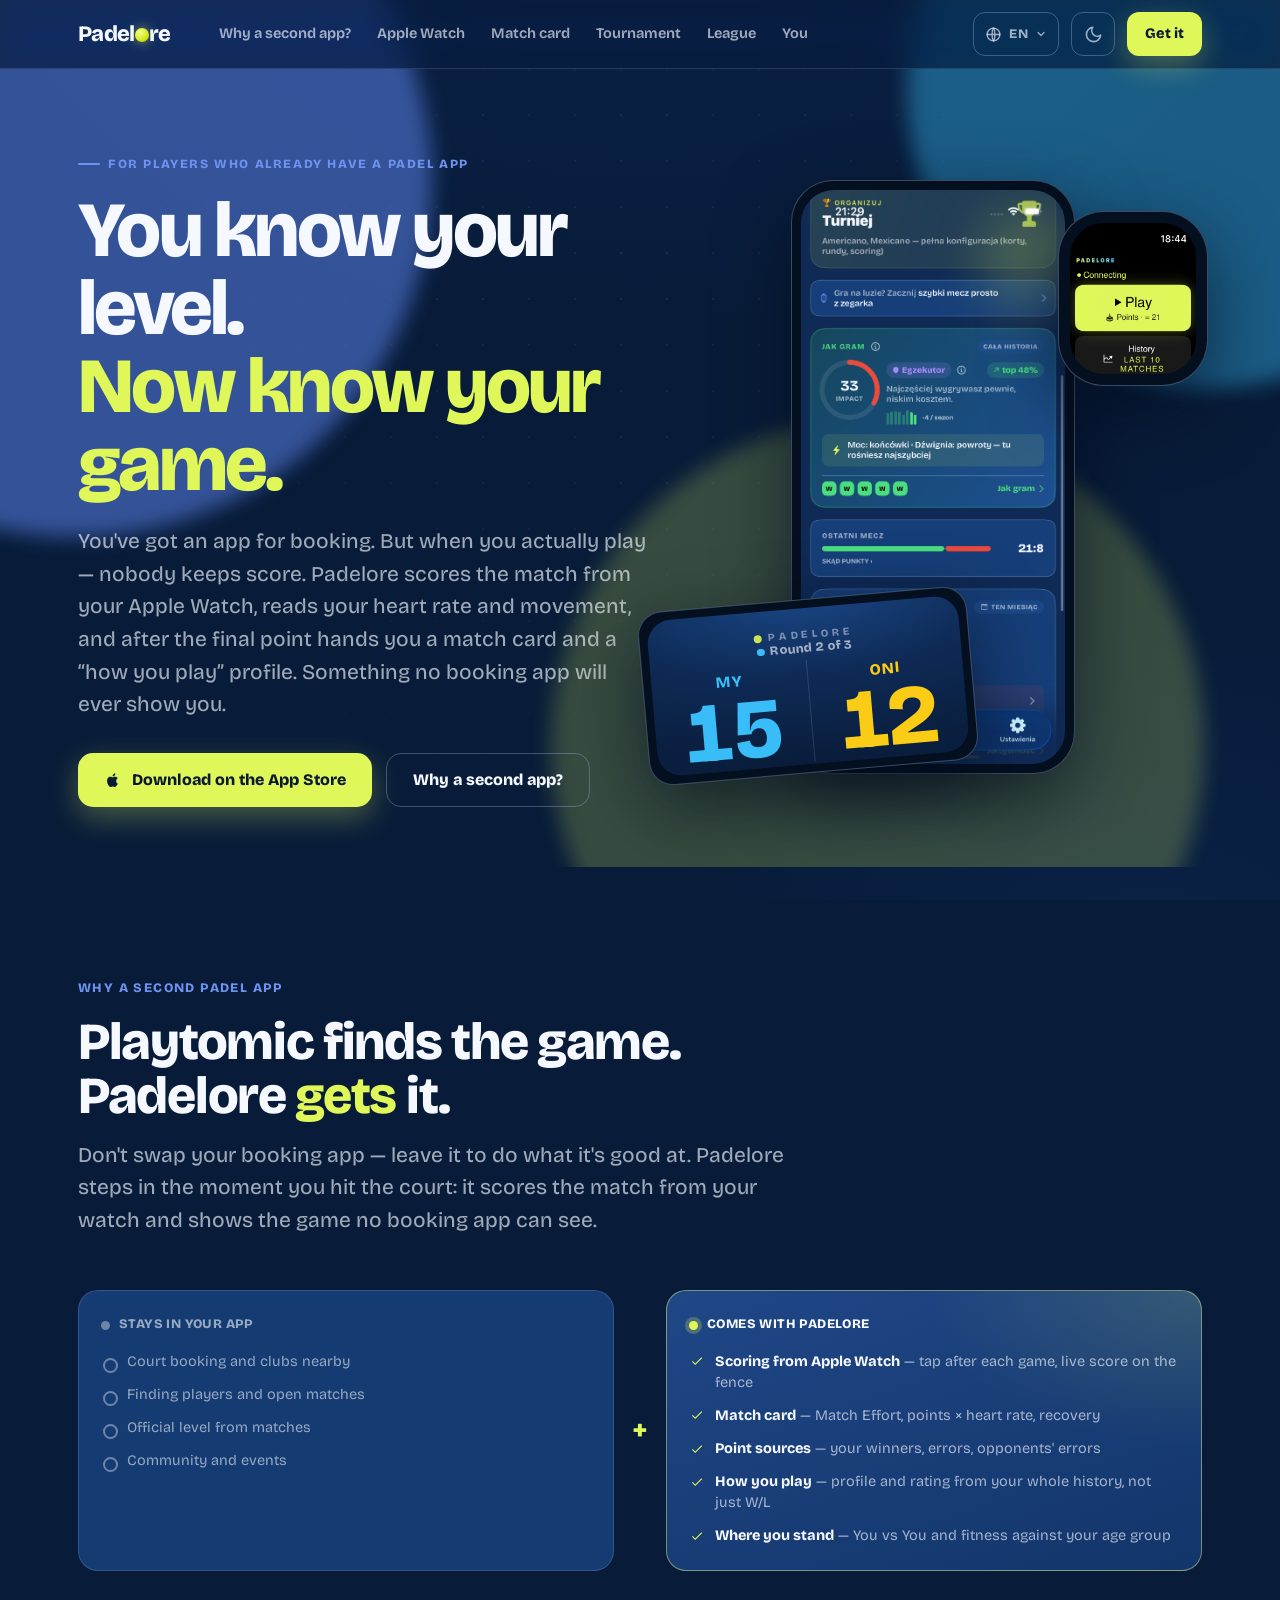
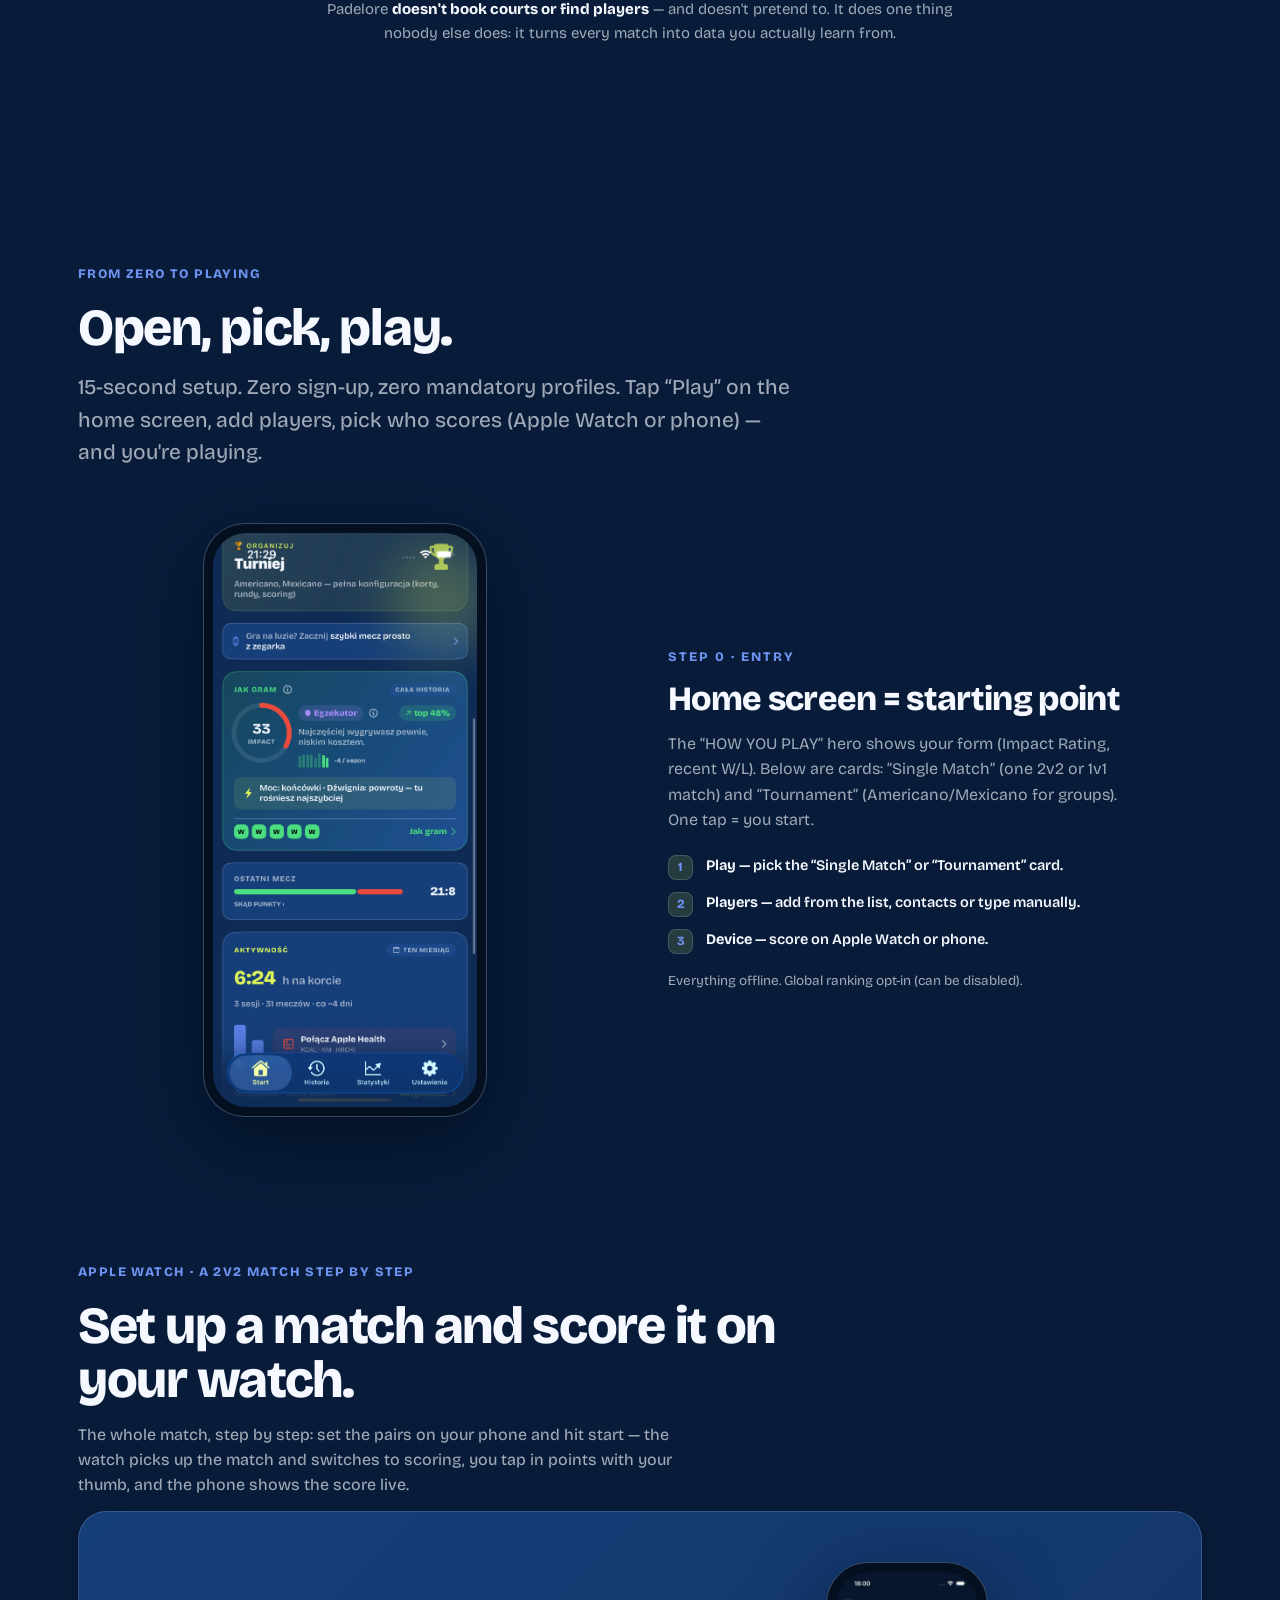
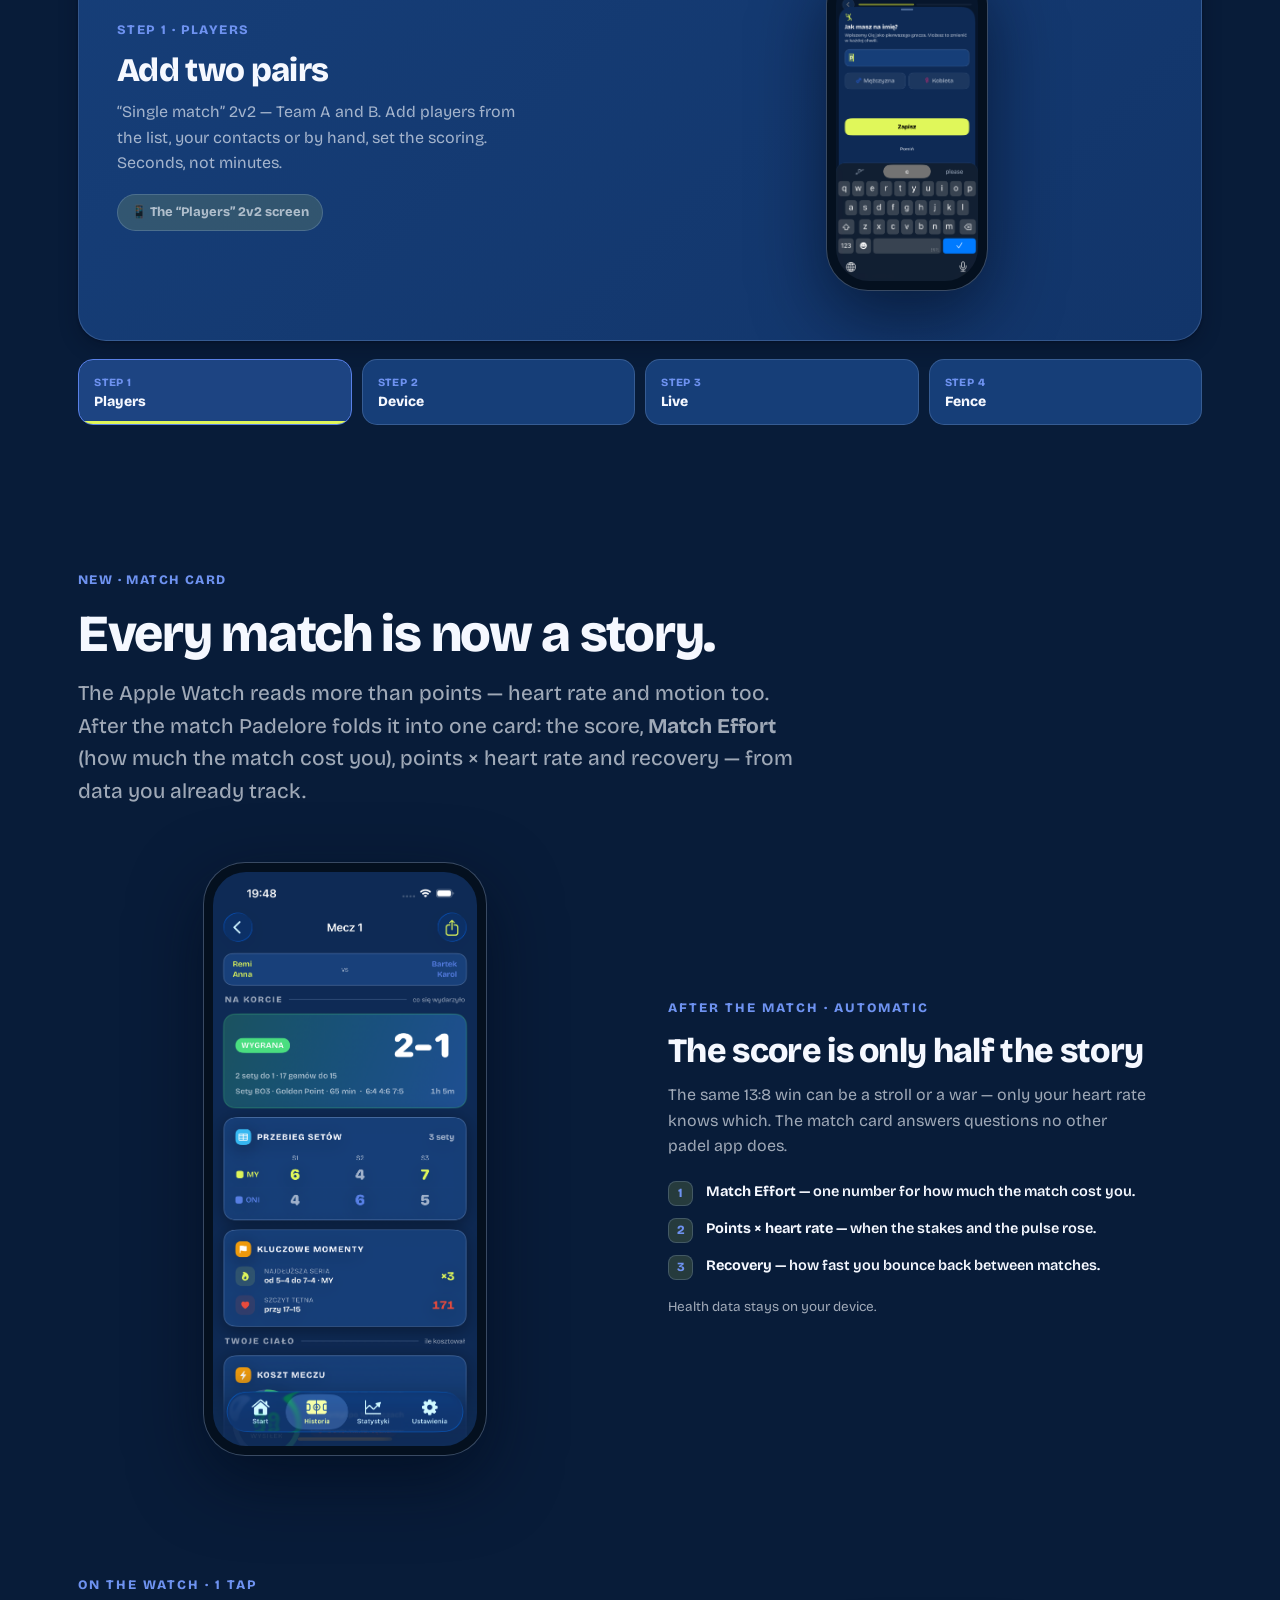
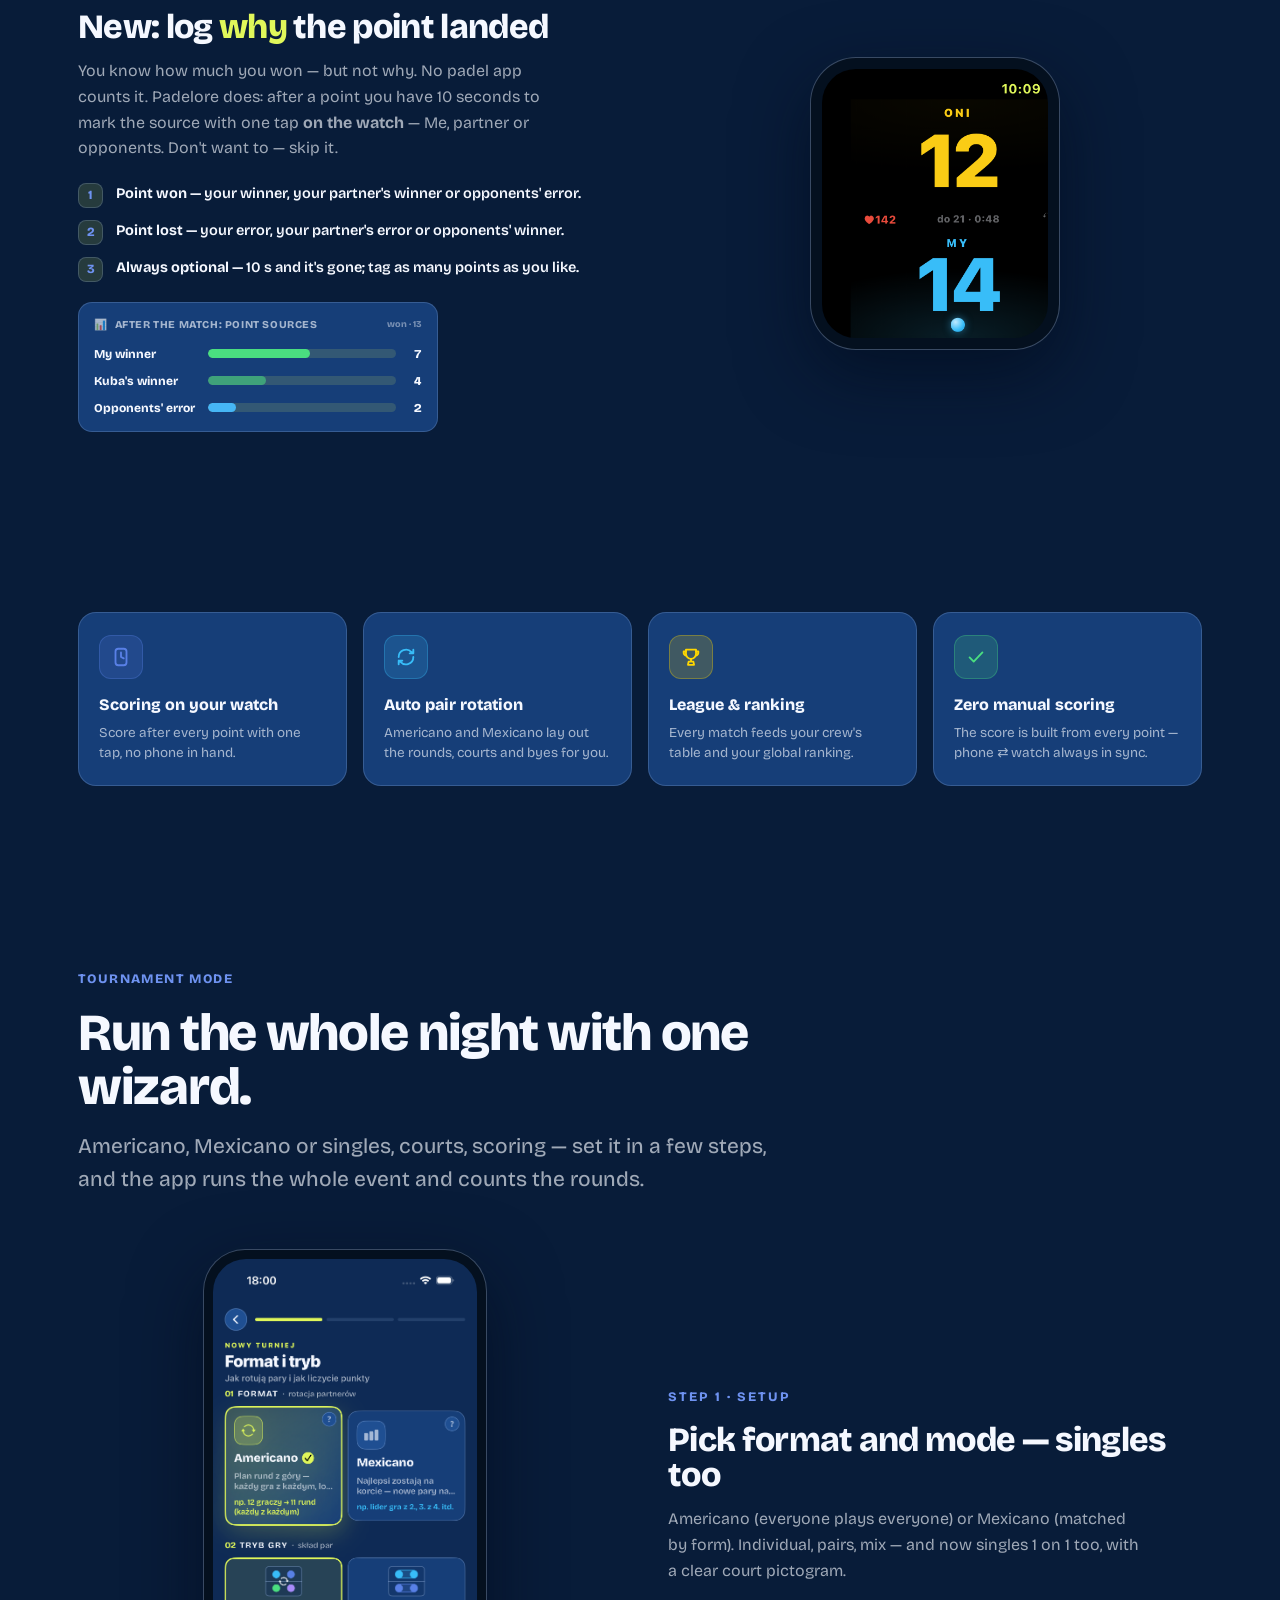
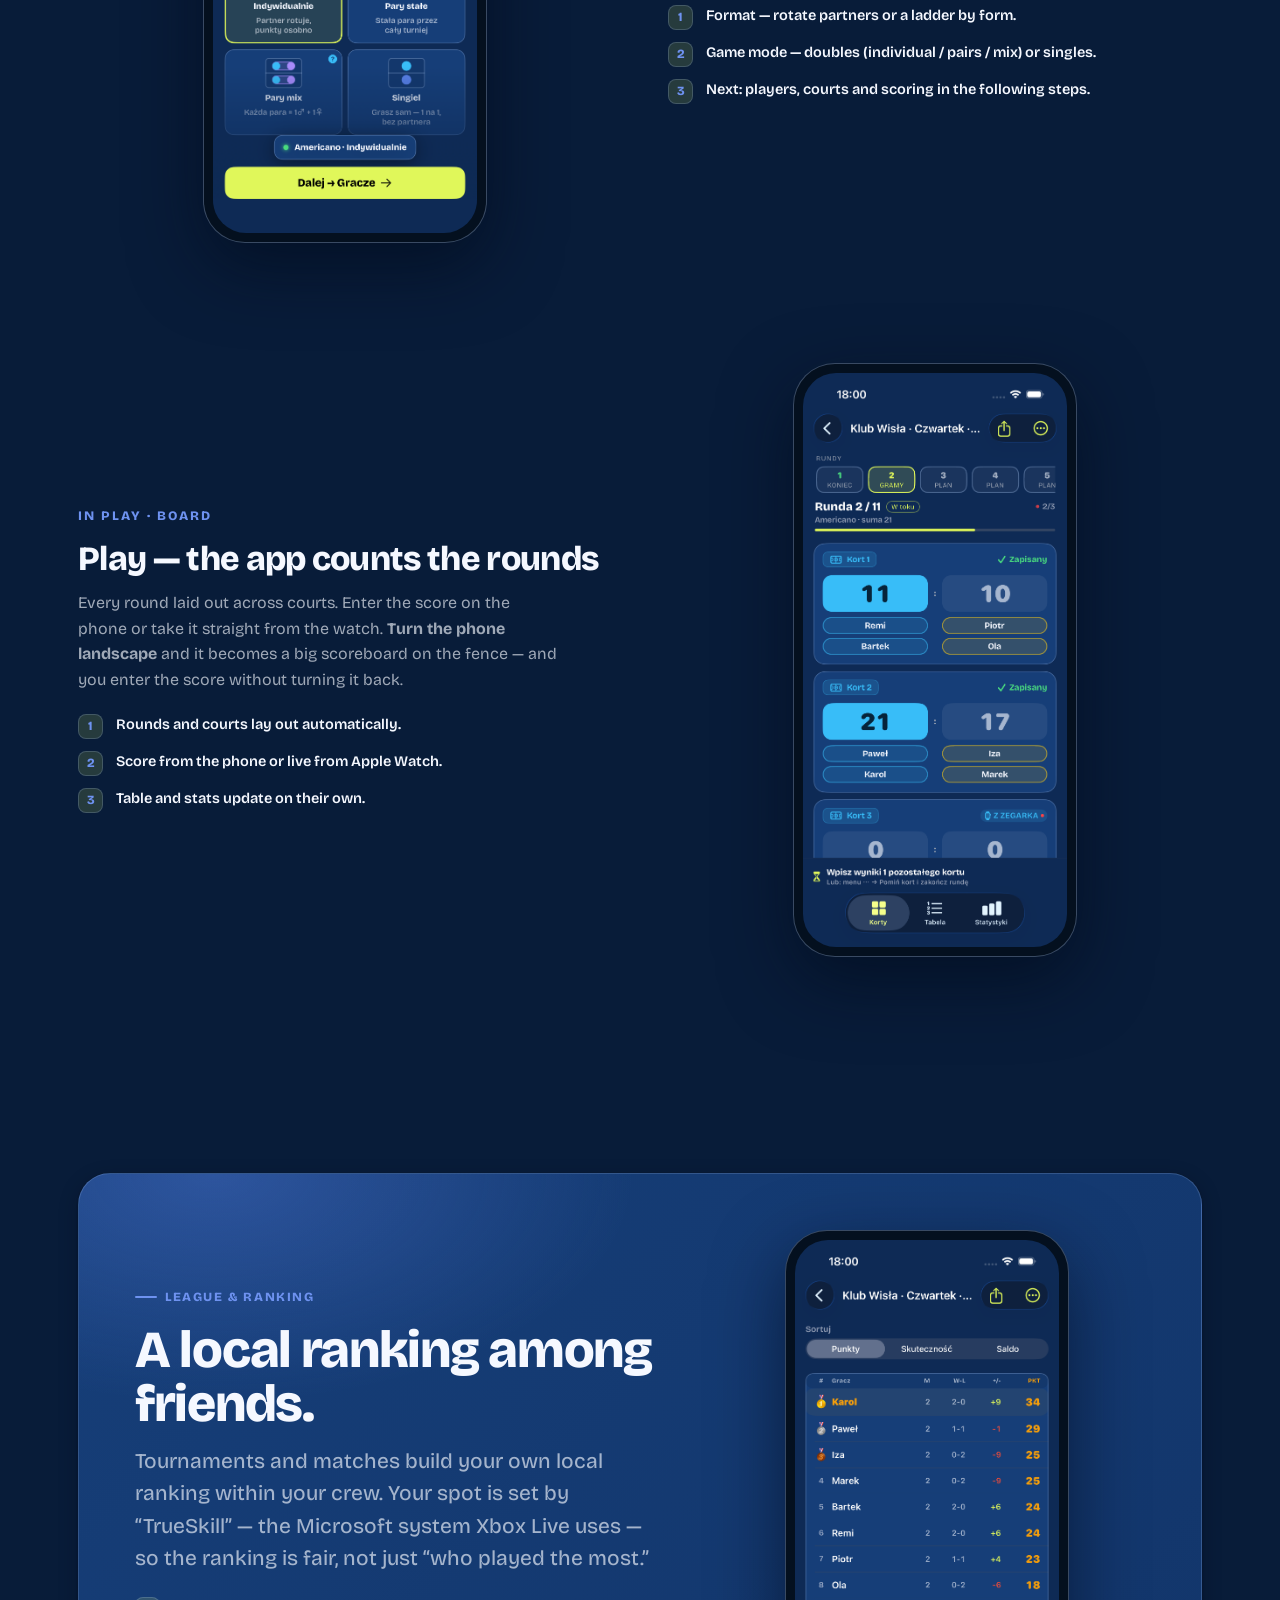
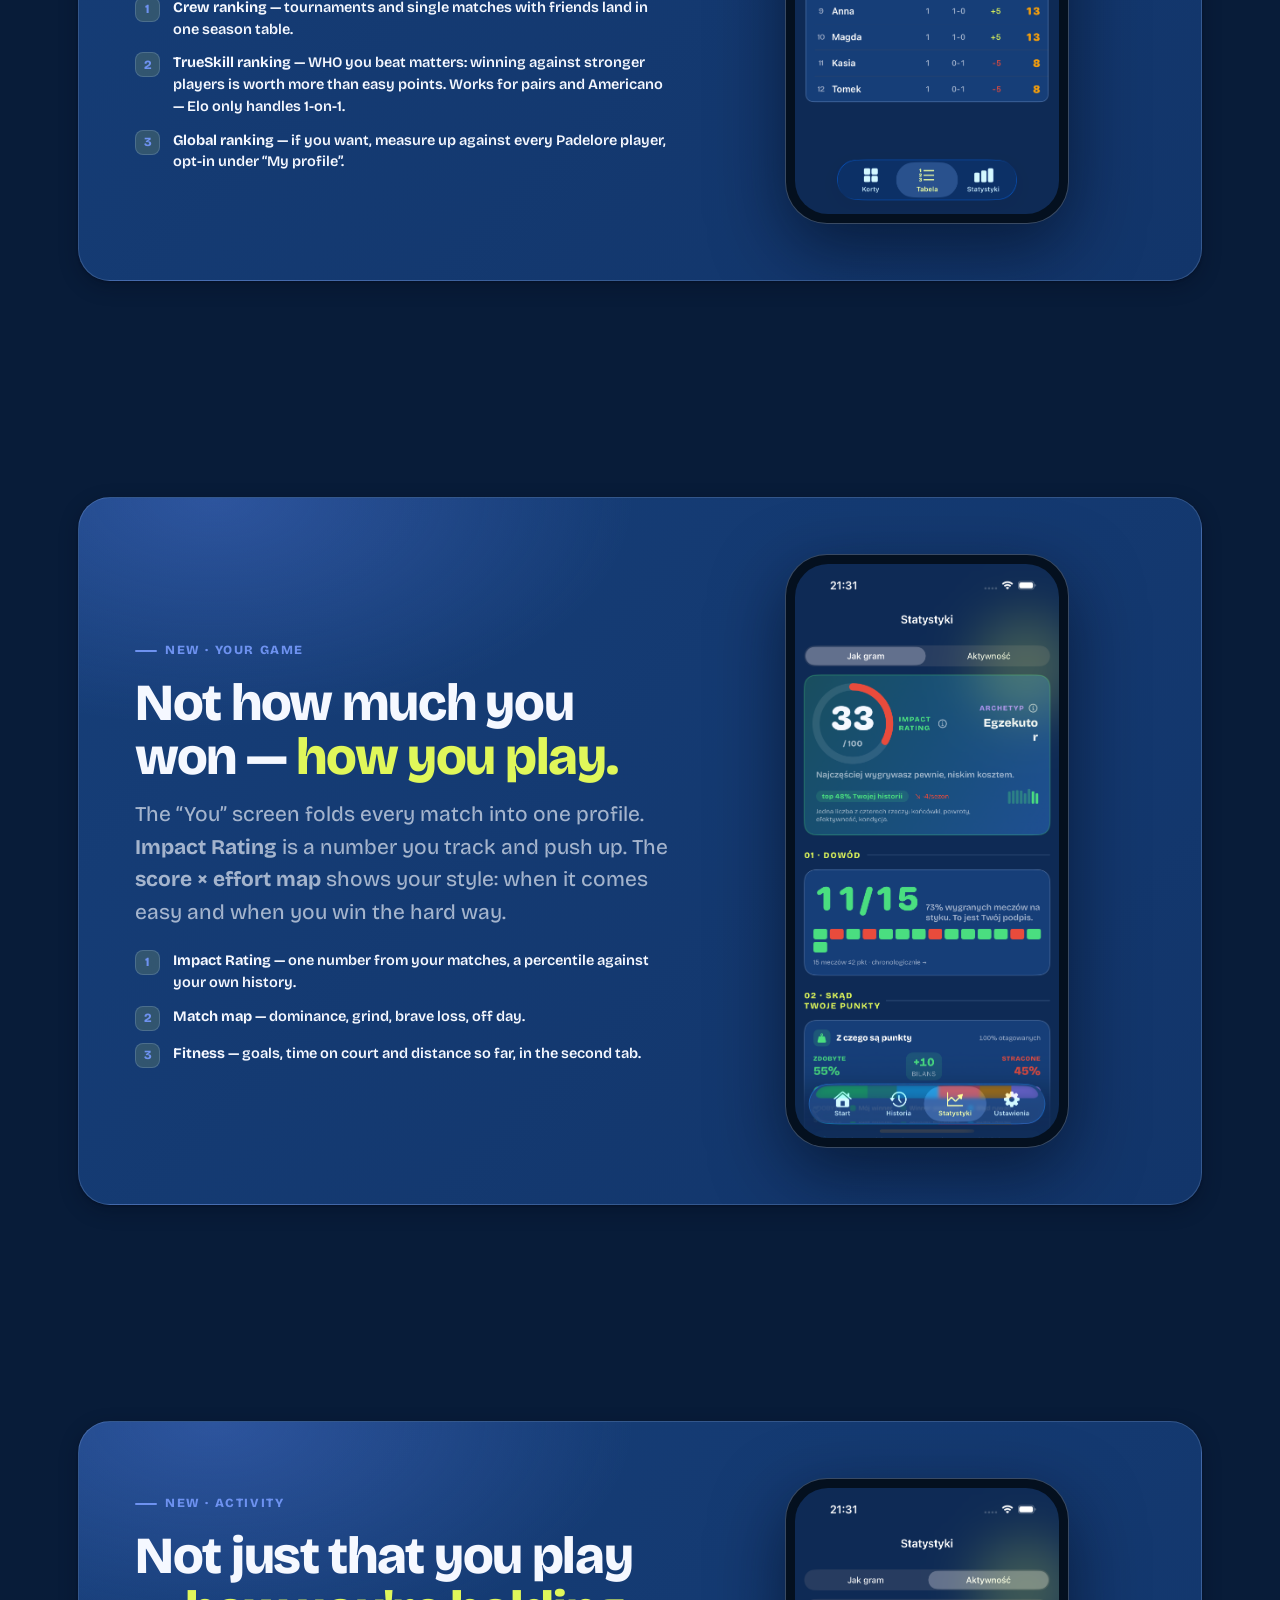
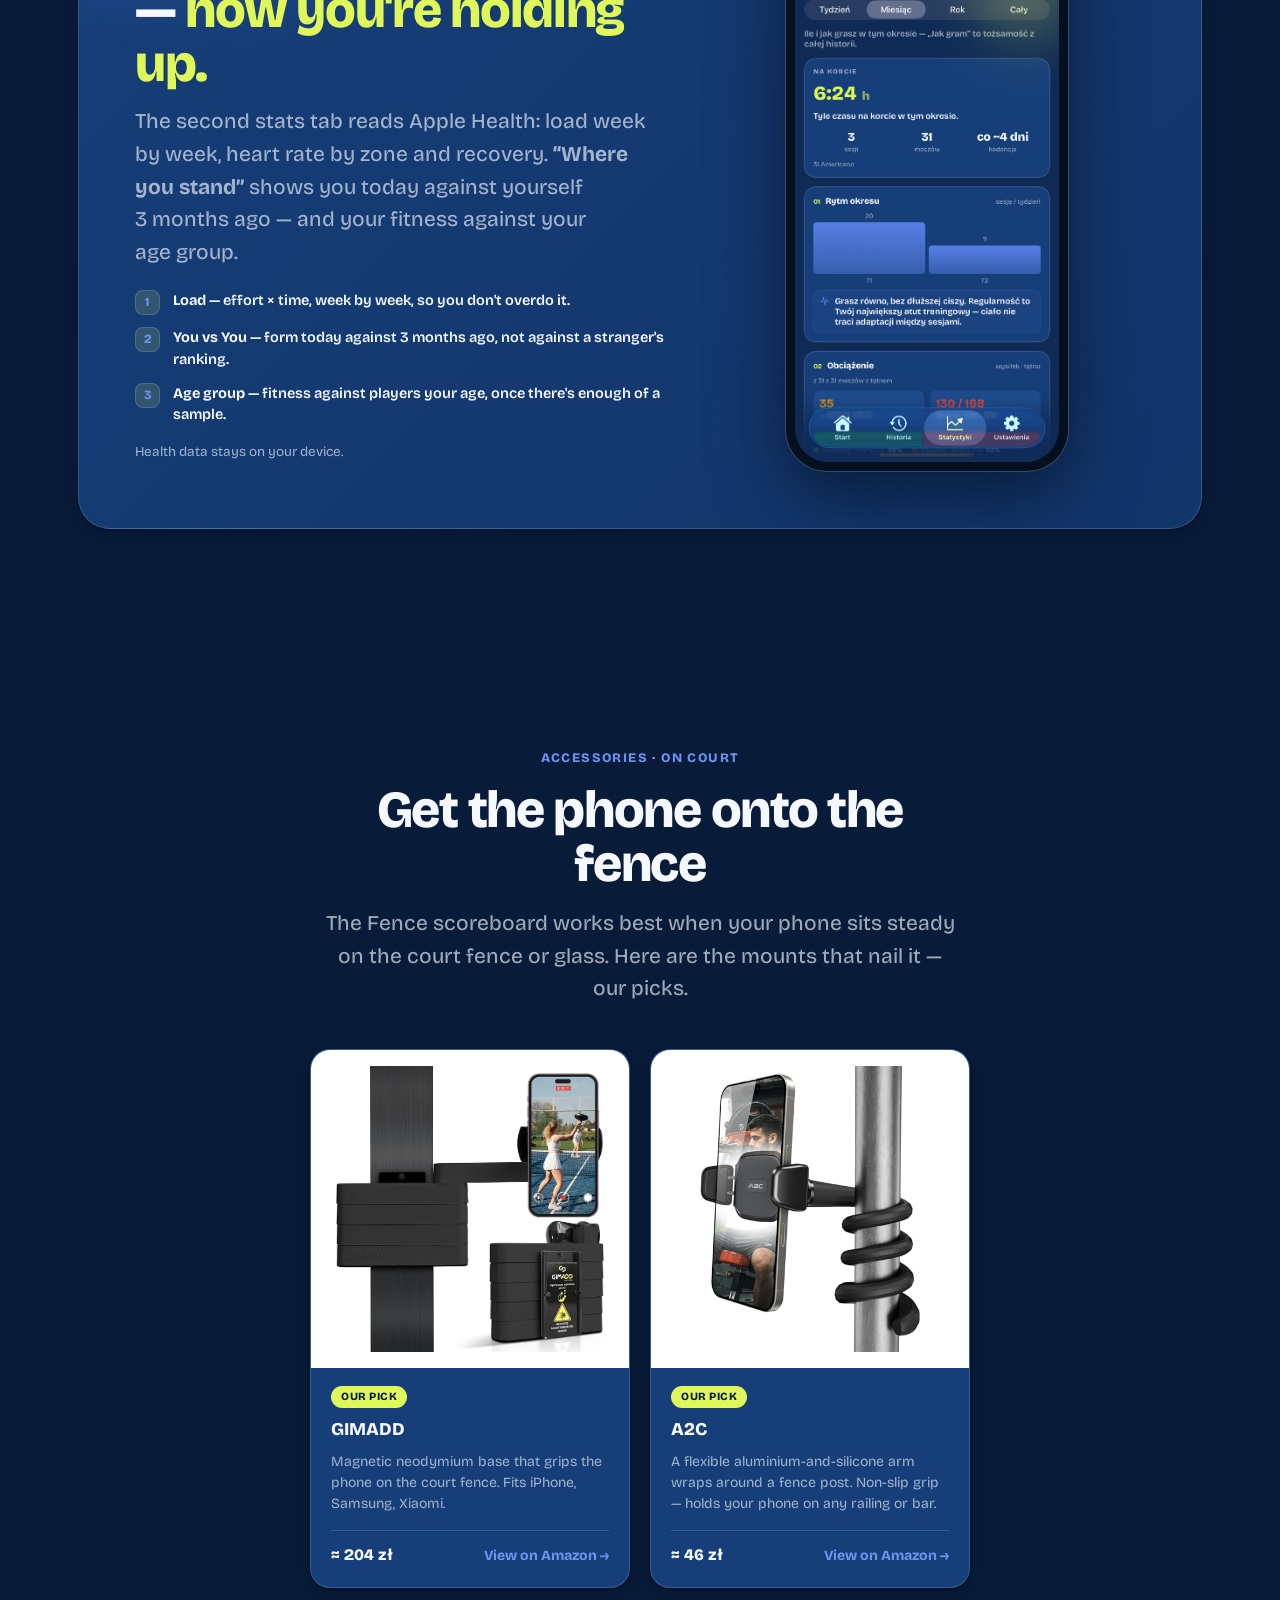
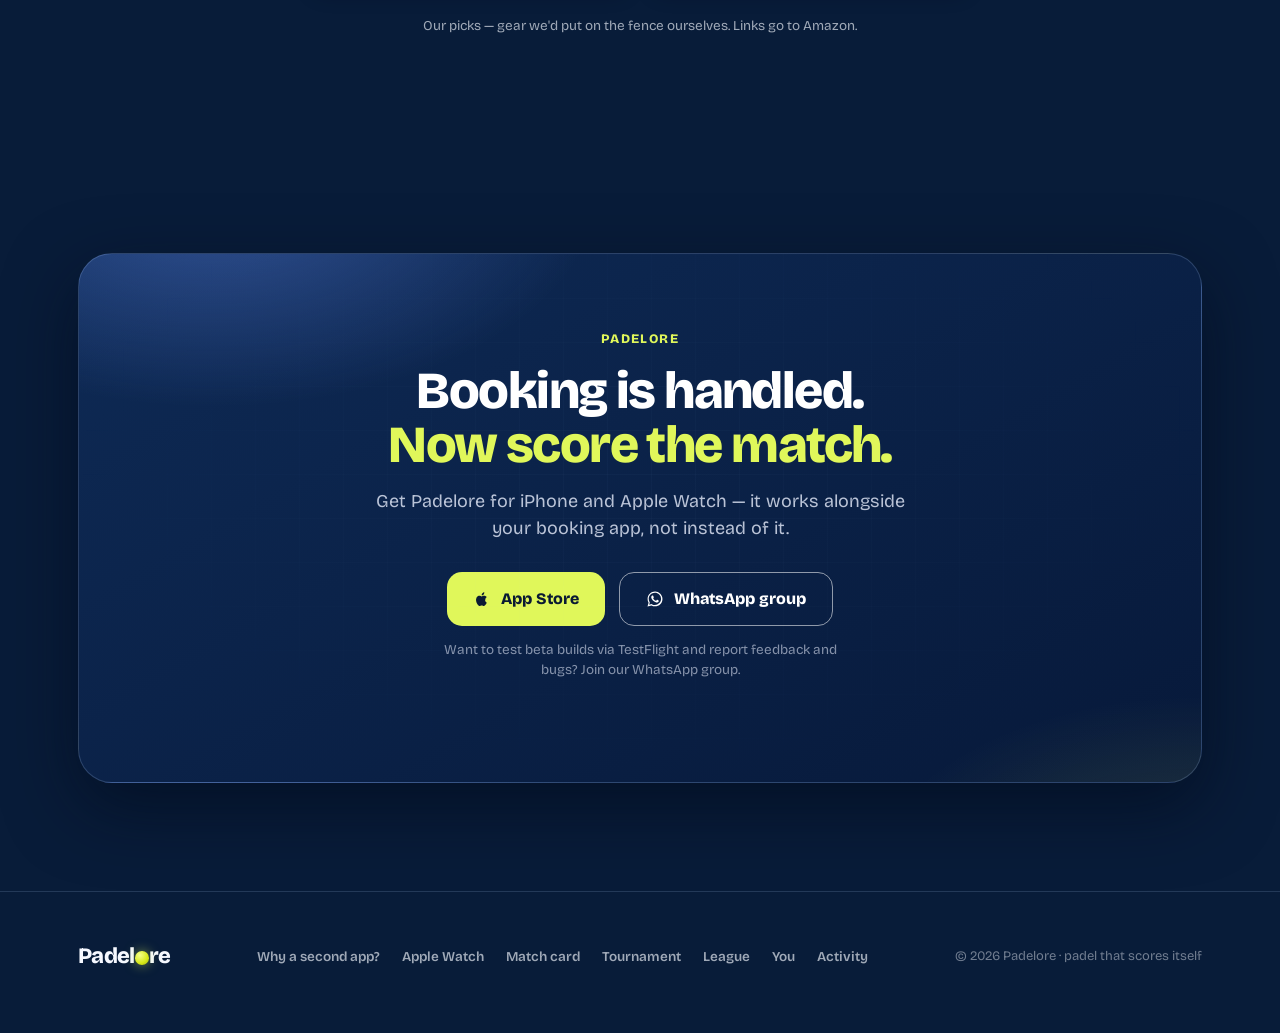
==== commit a9c60bbd: "fix(landing): równa wysokość kart uchwytów (aspect-ratio 1/1 + img height) aspect-ratio:4/3 był igno" ====
--- a/index.html
+++ b/index.html
@@ -9,7 +9,7 @@
 <link rel="preconnect" href="https://fonts.googleapis.com">
 <link rel="preconnect" href="https://fonts.gstatic.com" crossorigin>
 <link href="https://fonts.googleapis.com/css2?family=Bricolage+Grotesque:opsz,wght@12..96,400..800&family=Nunito:wght@800;900&display=swap" rel="stylesheet">
-<link rel="stylesheet" href="ds.css?v=21">
+<link rel="stylesheet" href="ds.css?v=22">
 <style>
 /* ---- real-screenshot device frames ---- */
 .device{width:284px;max-width:78vw;border-radius:42px;background:#04101f;padding:9px;border:1px solid var(--sep-strong);box-shadow:var(--shadow-l)}
--- a/ds.css
+++ b/ds.css
@@ -221,8 +221,8 @@
 .mount-grid{display:grid;grid-template-columns:repeat(auto-fill,minmax(270px,320px));gap:20px;justify-content:center;max-width:940px;margin:0 auto}
 .mount-card{display:flex;flex-direction:column;background:var(--card);border:1px solid var(--card-border);border-radius:20px;overflow:hidden;box-shadow:var(--shadow-s);transition:.2s ease;text-decoration:none;color:inherit}
 .mount-card:hover{transform:translateY(-4px);border-color:var(--primary);box-shadow:var(--shadow-l)}
-.mount-pic{aspect-ratio:4/3;background:#fff;display:flex;align-items:center;justify-content:center;padding:16px}
-.mount-pic img{max-width:100%;max-height:100%;object-fit:contain}
+.mount-pic{aspect-ratio:1/1;background:#fff;display:flex;align-items:center;justify-content:center;padding:16px;min-height:0}
+.mount-pic img{width:100%;height:100%;object-fit:contain}
 .mount-body{padding:18px 20px 20px;display:flex;flex-direction:column;gap:8px;flex:1}
 .mount-badge{align-self:flex-start;font-size:11px;font-weight:800;letter-spacing:.5px;text-transform:uppercase;color:var(--cta-ink);background:var(--accent);padding:3px 10px;border-radius:999px}
 .mount-name{font-weight:800;font-size:18px;color:var(--ink)}
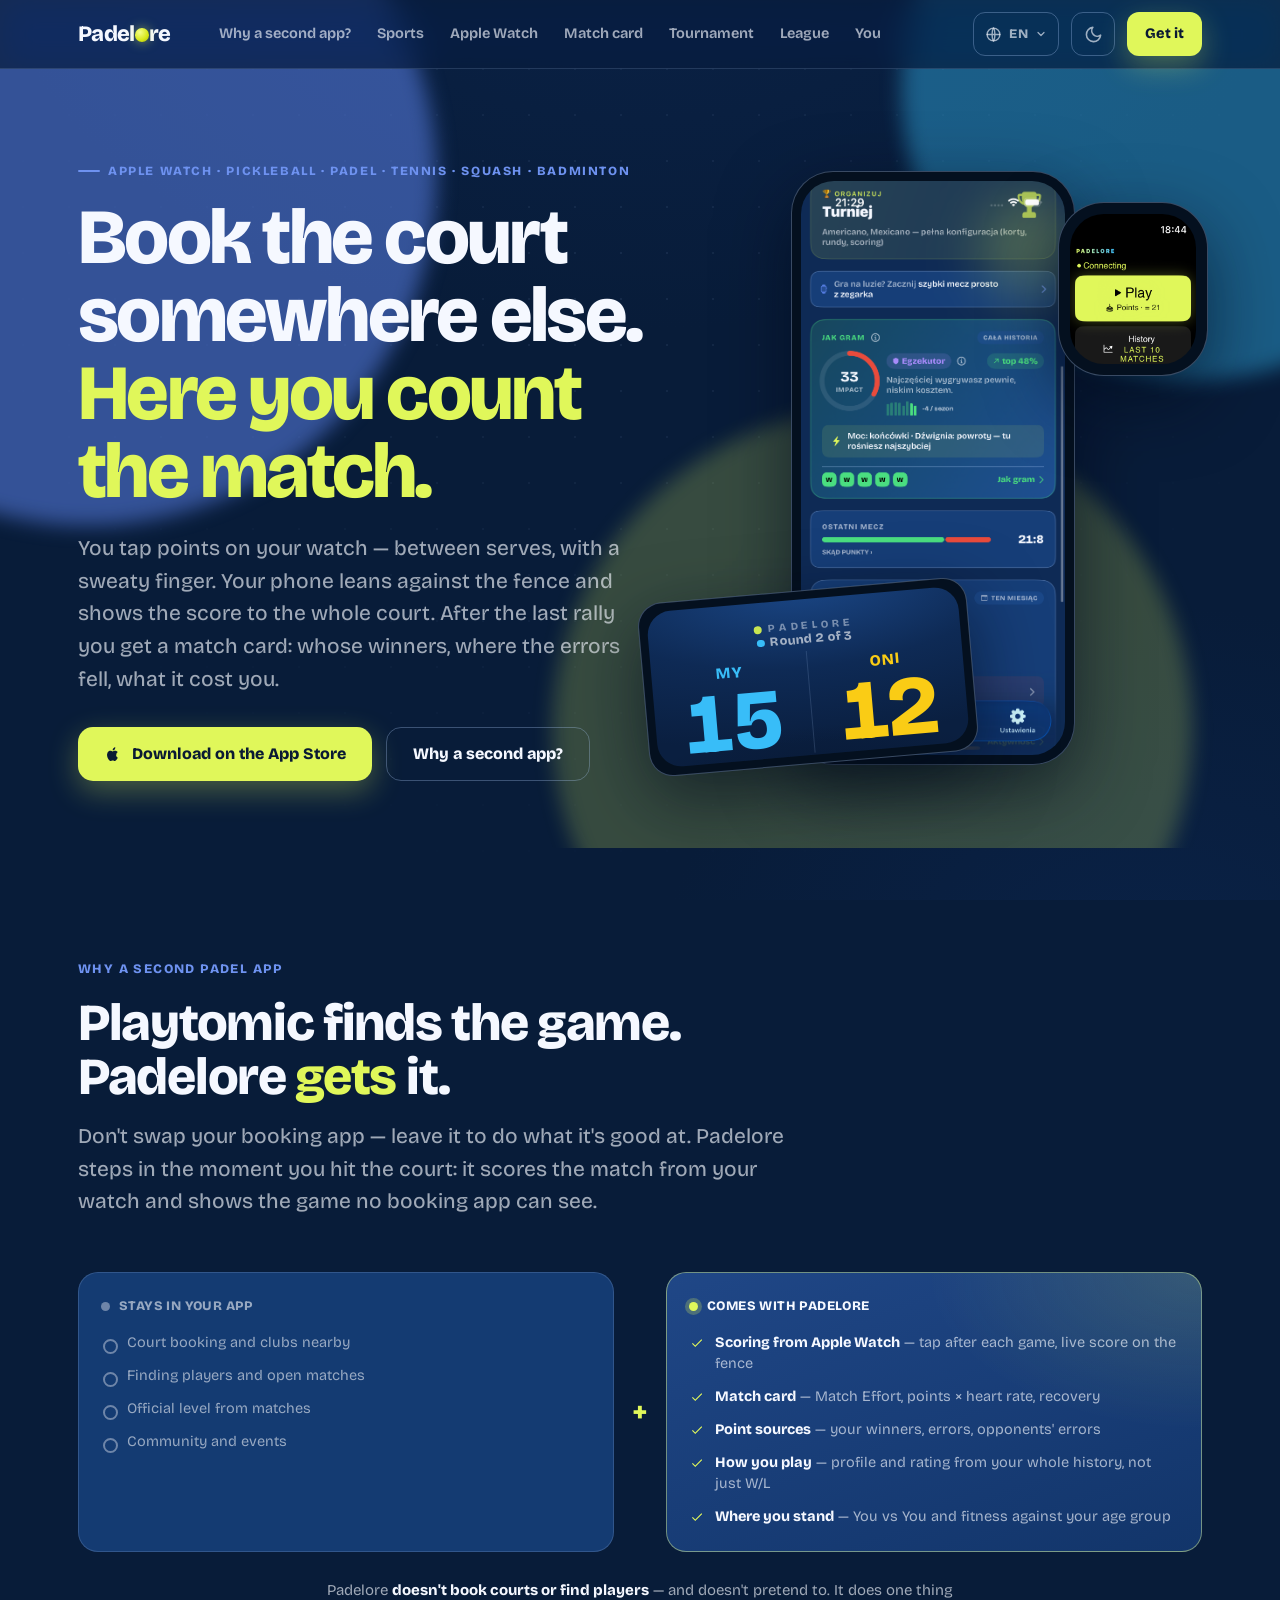
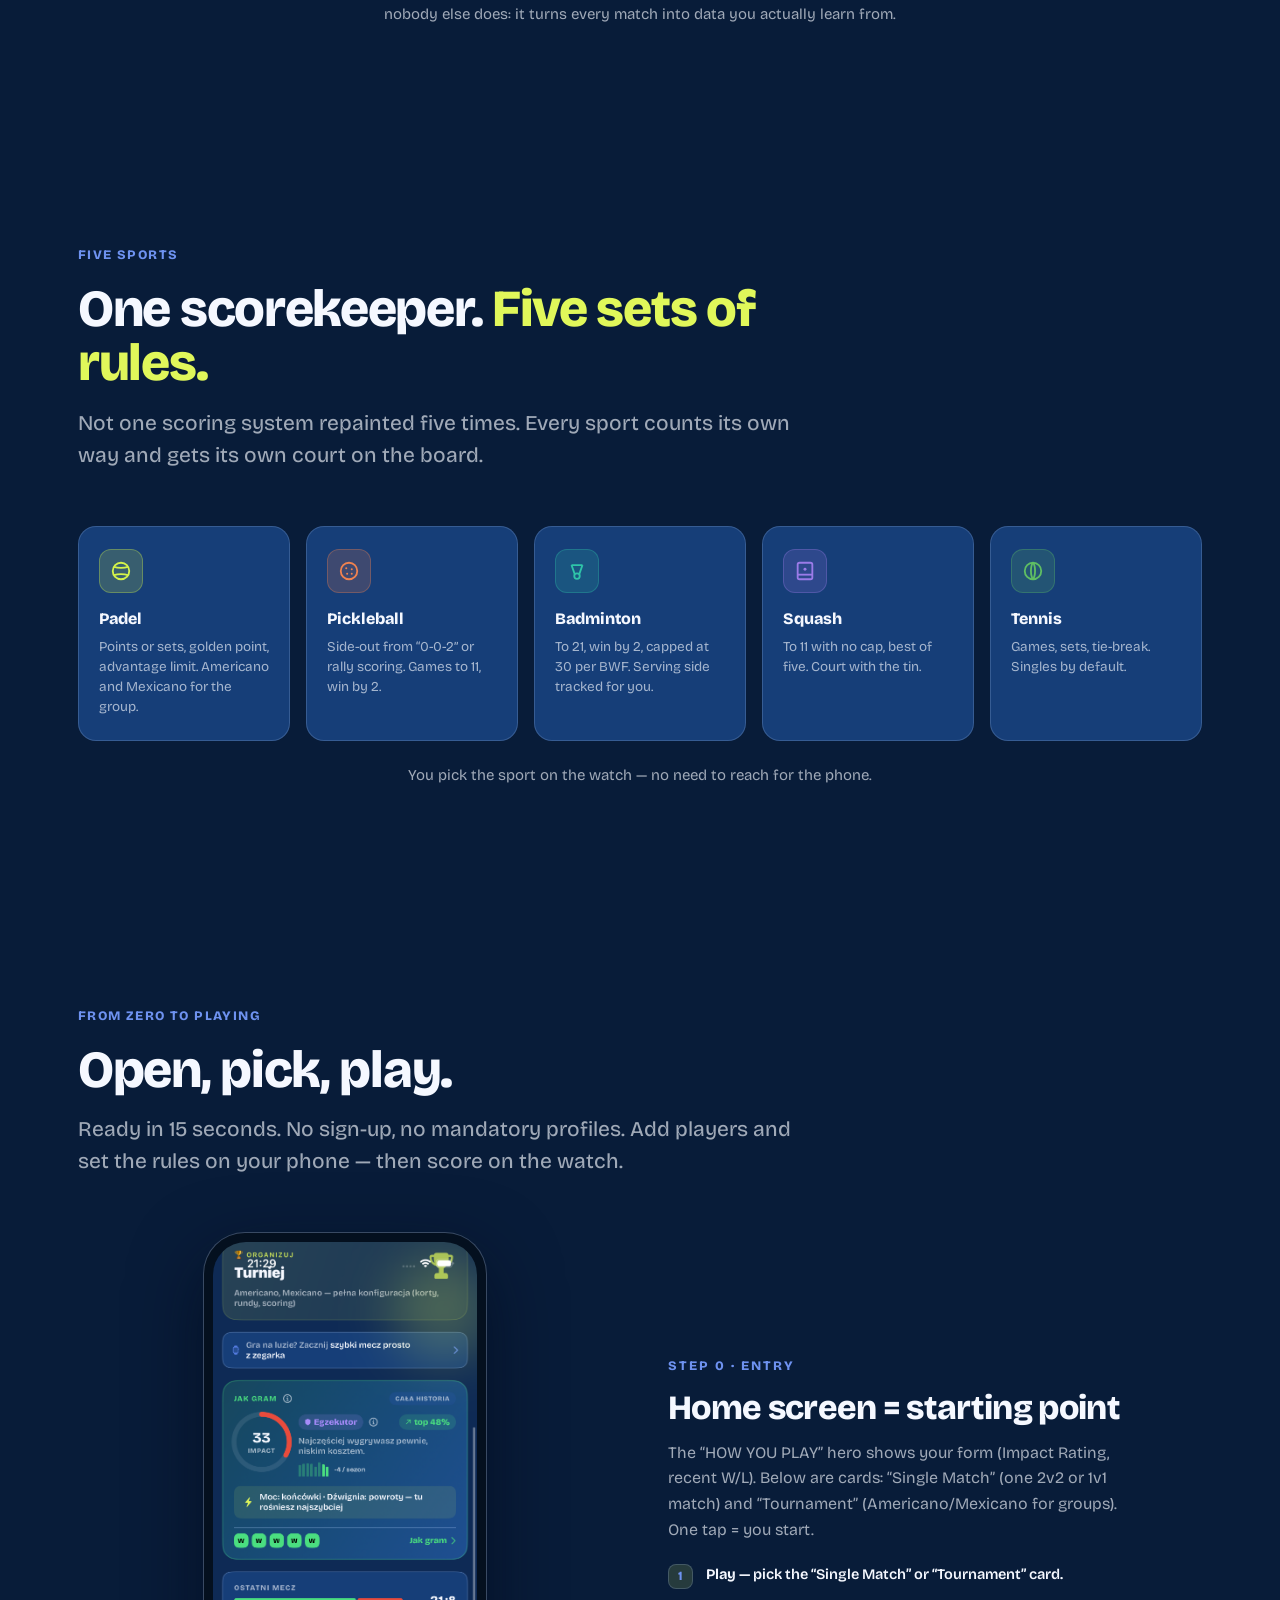
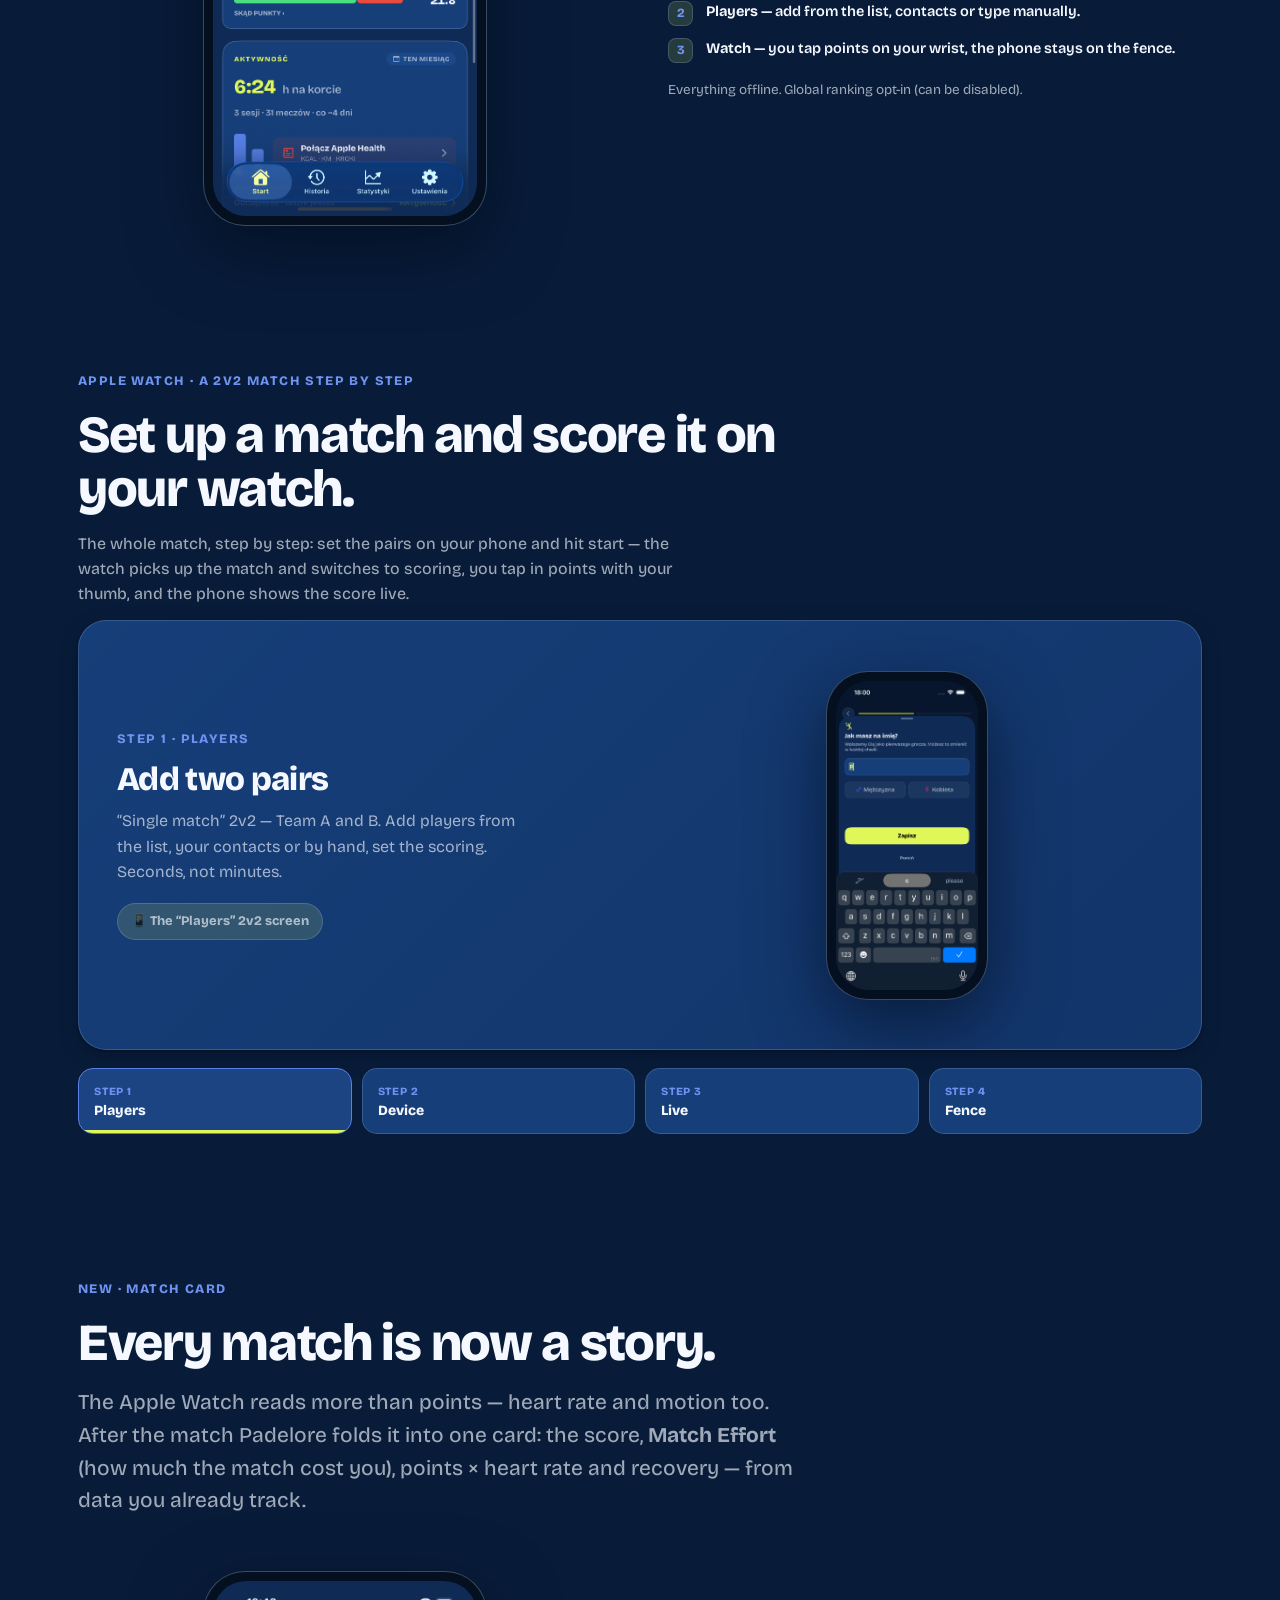
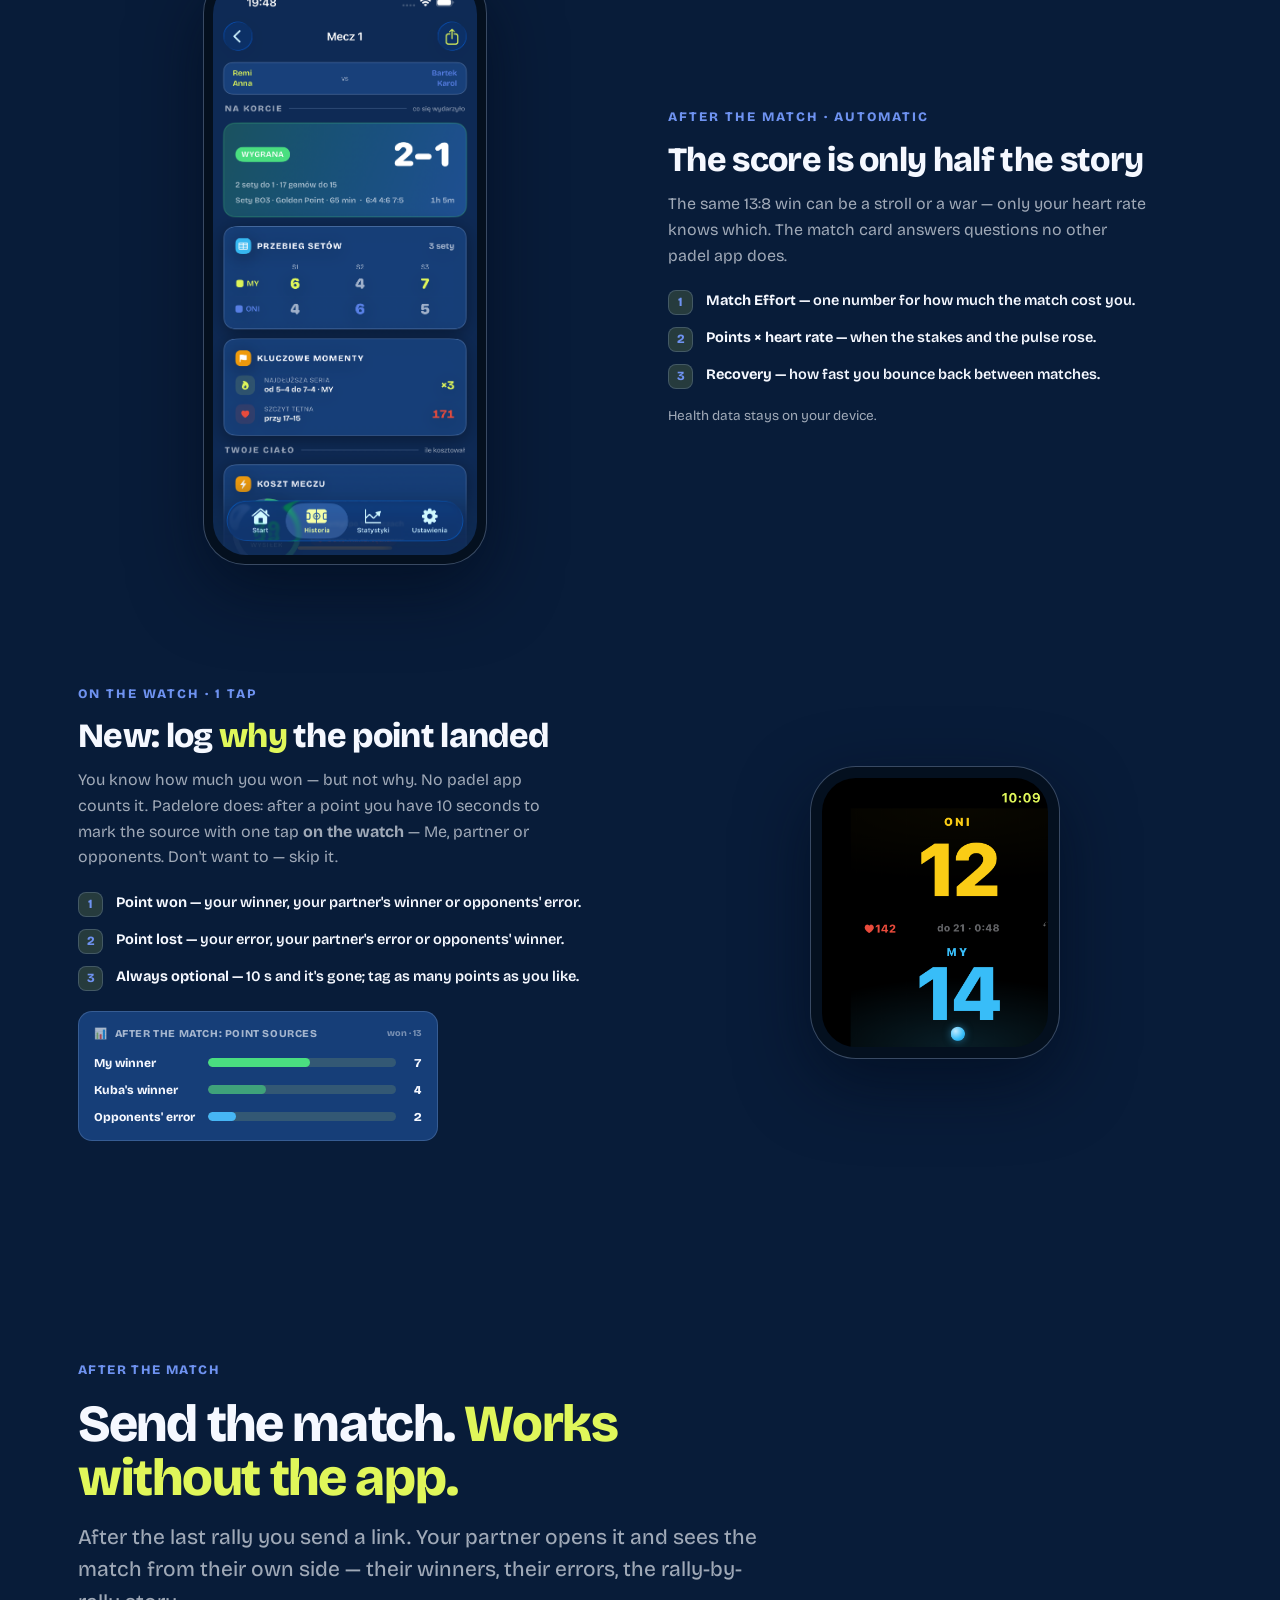
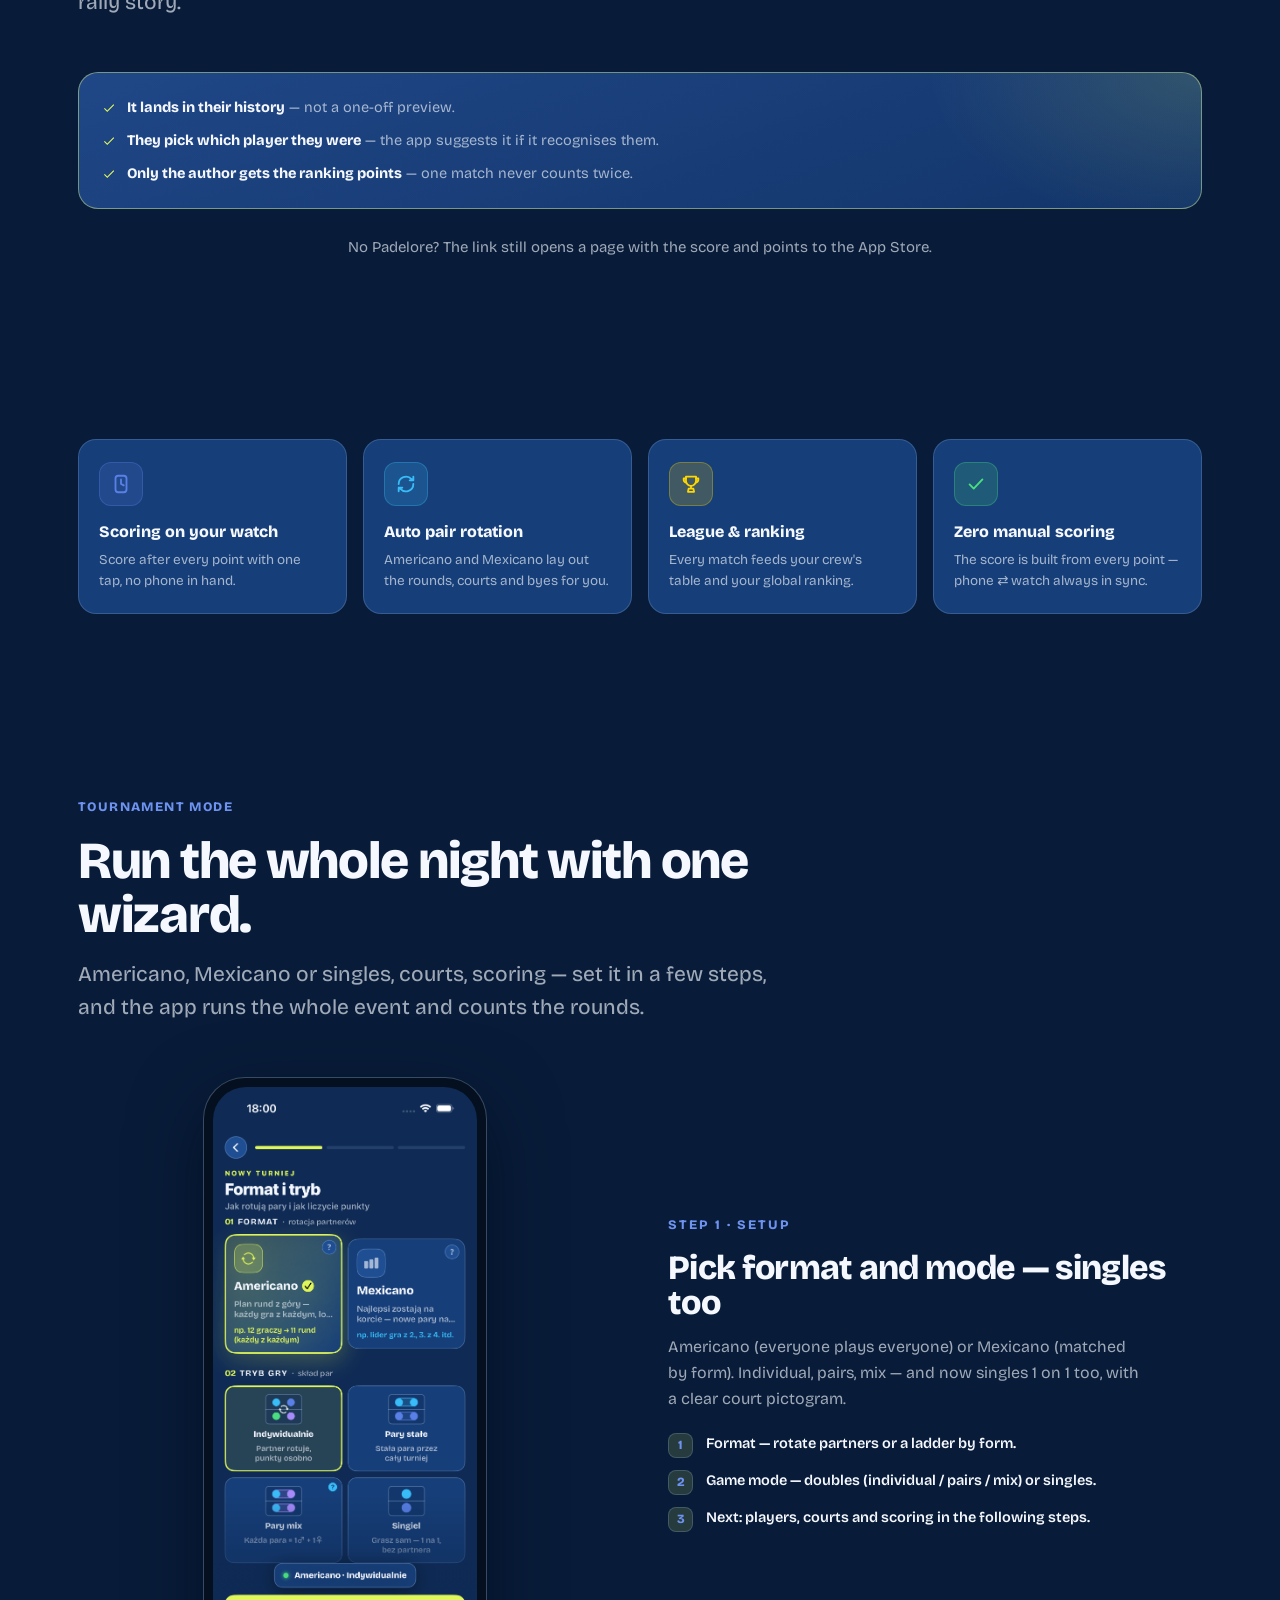
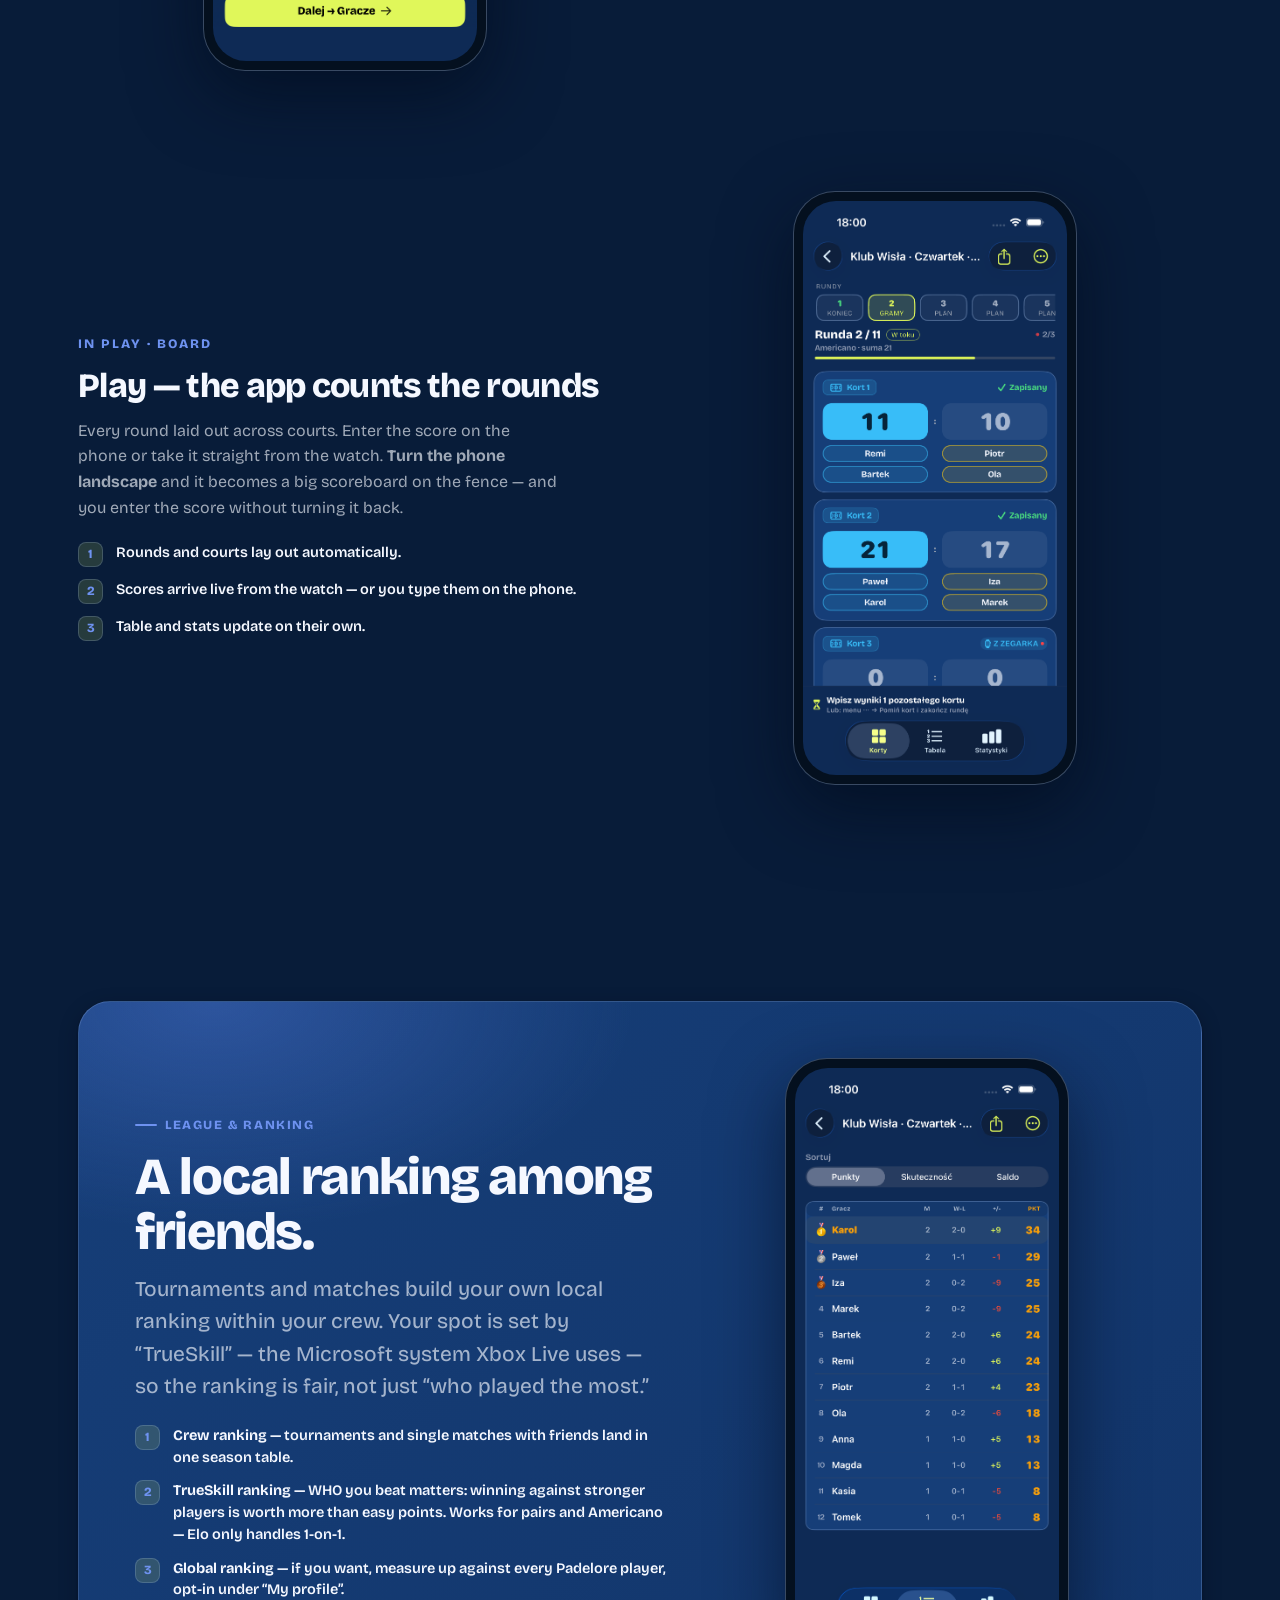
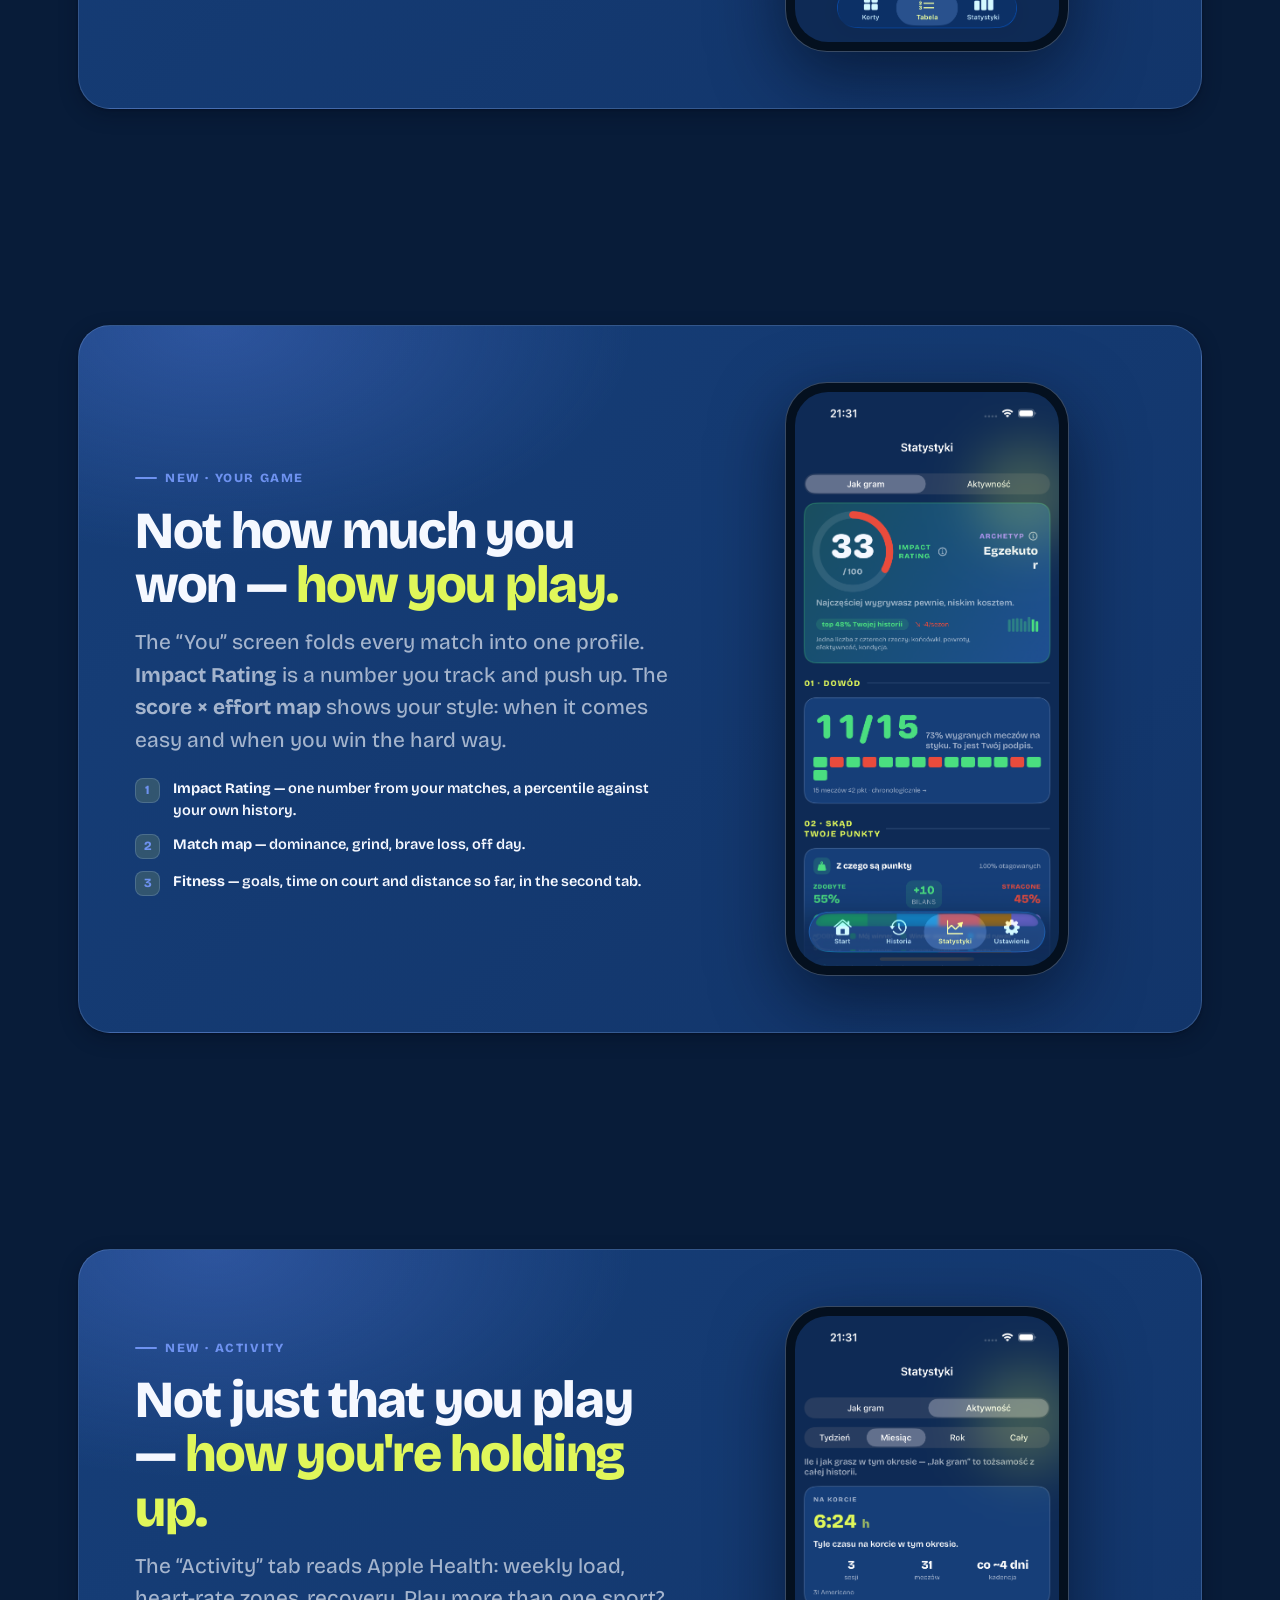
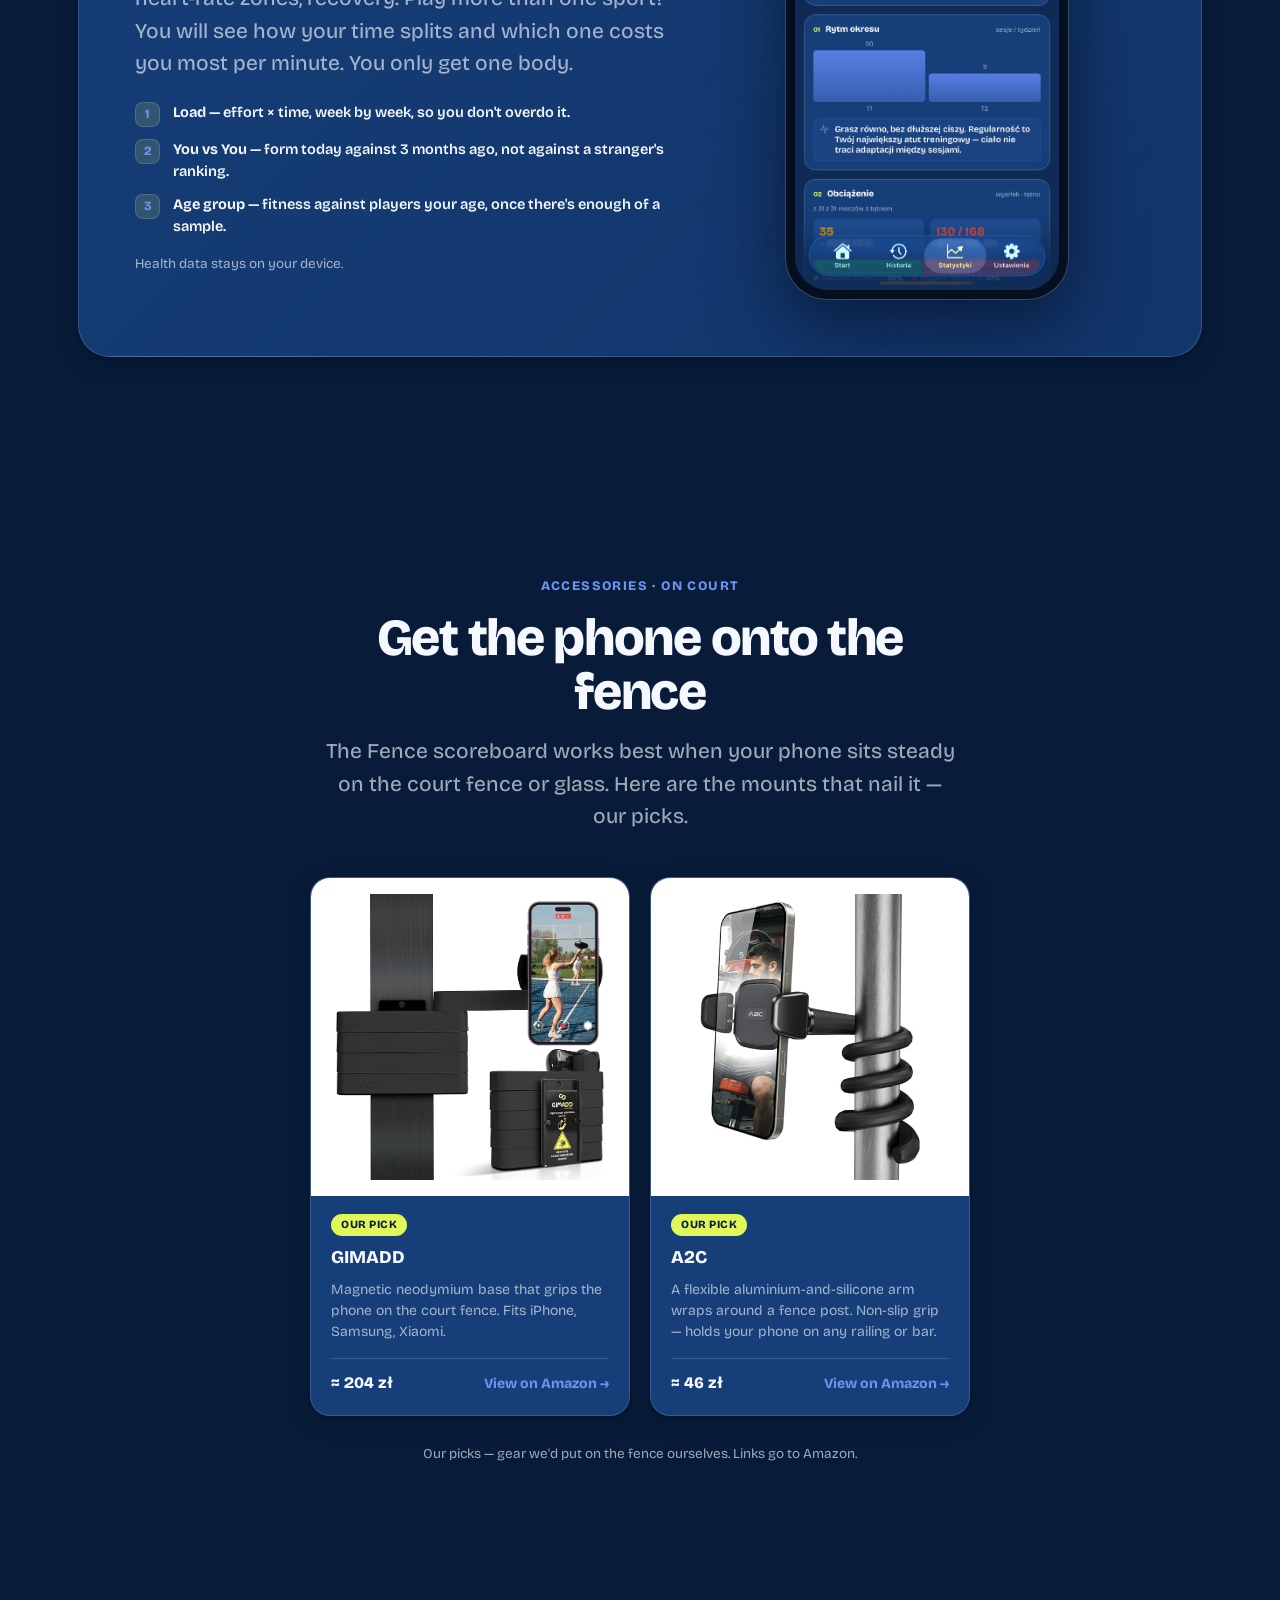
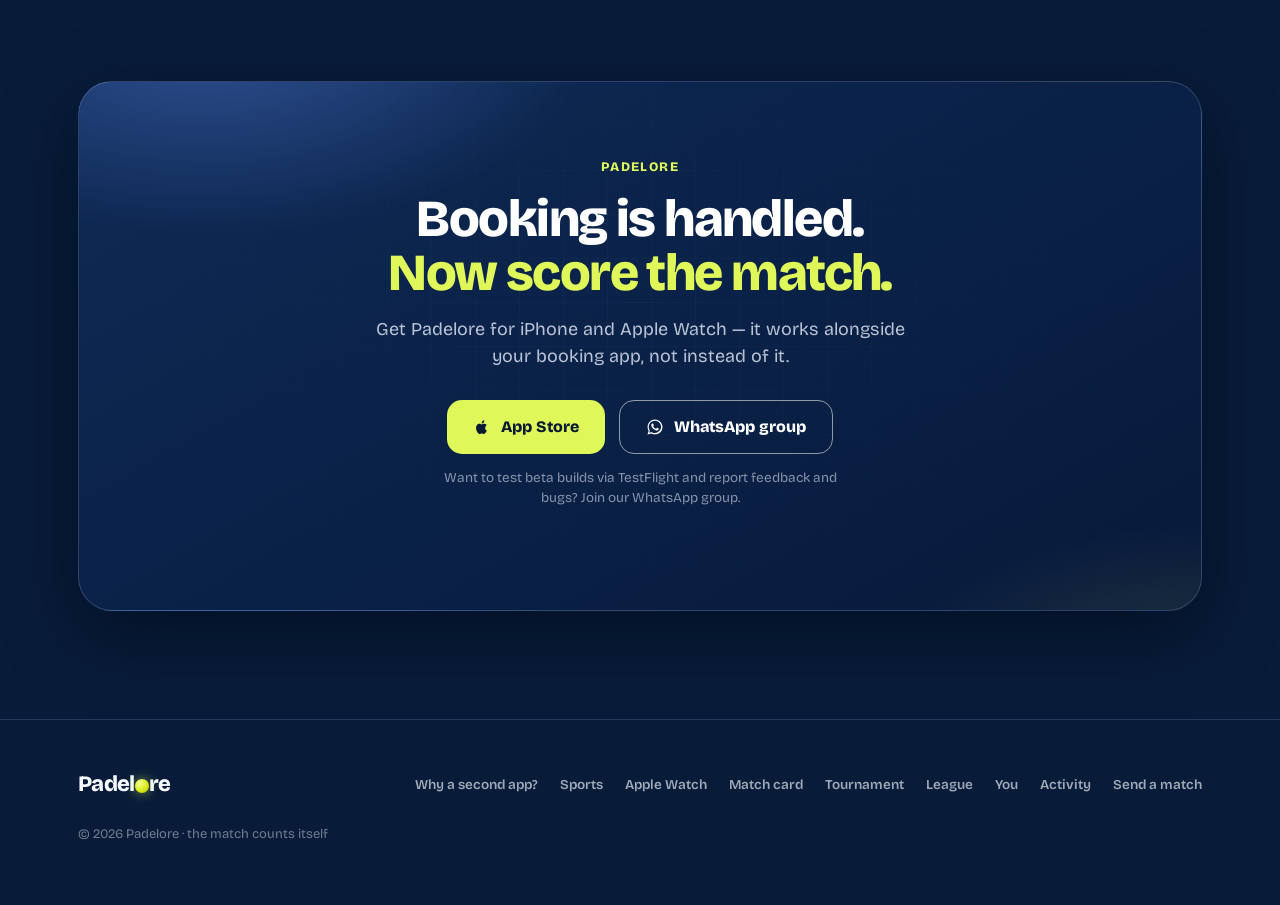
==== commit 37d84ca5: "feat(landing): aktualizacja do aplikacji 1.13.2 — multi-sport, watch-first, SEO, 11 języków Landing " ====
--- a/index.html
+++ b/index.html
@@ -5,6 +5,37 @@
 <meta name="viewport" content="width=device-width, initial-scale=1.0">
 <title>Padelore — poznaj swoją grę w padla</title>
 <meta name="description" content="Towarzysz do padla obok apki do rezerwacji. Padelore liczy mecz z Apple Watch (wynik na żywo) i pokazuje, jak grasz — karta meczu, tętno i ruch, profil gracza. Americano, Mexicano, singiel, turniej.">
+<meta name="apple-itunes-app" content="app-id=6778968043">
+<link rel="canonical" href="https://padelore.app/">
+<!-- hreflang: 11 języków = parytet z aplikacją i App Store (dodane 2026-07-28) -->
+<link rel="alternate" hreflang="x-default" href="https://padelore.app/">
+<link rel="alternate" hreflang="pl" href="https://padelore.app/?lang=pl">
+<link rel="alternate" hreflang="en" href="https://padelore.app/?lang=en">
+<link rel="alternate" hreflang="es" href="https://padelore.app/?lang=es">
+<link rel="alternate" hreflang="it" href="https://padelore.app/?lang=it">
+<link rel="alternate" hreflang="de" href="https://padelore.app/?lang=de">
+<link rel="alternate" hreflang="ru" href="https://padelore.app/?lang=ru">
+<link rel="alternate" hreflang="uk" href="https://padelore.app/?lang=uk">
+<link rel="alternate" hreflang="pt" href="https://padelore.app/?lang=pt">
+<link rel="alternate" hreflang="sv" href="https://padelore.app/?lang=sv">
+<link rel="alternate" hreflang="fr" href="https://padelore.app/?lang=fr">
+<link rel="alternate" hreflang="nl" href="https://padelore.app/?lang=nl">
+<!-- Podgląd linku (WhatsApp / Slack / LinkedIn). WARTOŚCI STATYCZNE SĄ PO ANGIELSKU
+     ŚWIADOMIE: scrapery OG nie wykonują JavaScriptu, więc podmiana w apply() ich nie
+     dotyczy — widzą dokładnie to, co stoi w HTML. Angielski = najszerszy zasięg
+     (kampania US, influencerzy). apply() podmienia je dla Google, który JS wykonuje. -->
+<meta property="og:type" content="website">
+<meta property="og:site_name" content="Padelore">
+<meta property="og:url" content="https://padelore.app/">
+<meta property="og:title" content="Padelore — match scorekeeper on Apple Watch">
+<meta property="og:description" content="Pickleball, padel, tennis, squash and badminton on Apple Watch. Tap points on your wrist, let the phone show the score on the fence.">
+<meta property="og:image" content="https://padelore.app/assets/og-cover.png">
+<meta property="og:image:width" content="1200">
+<meta property="og:image:height" content="630">
+<meta name="twitter:card" content="summary_large_image">
+<meta name="twitter:title" content="Padelore — match scorekeeper on Apple Watch">
+<meta name="twitter:description" content="Pickleball, padel, tennis, squash and badminton on Apple Watch. Tap points on your wrist, let the phone show the score on the fence.">
+<meta name="twitter:image" content="https://padelore.app/assets/og-cover.png">
 <link rel="icon" href="assets/app-icon.png">
 <link rel="preconnect" href="https://fonts.googleapis.com">
 <link rel="preconnect" href="https://fonts.gstatic.com" crossorigin>
@@ -129,6 +160,10 @@
 
 /* condensed benefits */
 .bstrip{display:grid;grid-template-columns:repeat(4,1fr);gap:16px}
+.bstrip.five{grid-template-columns:repeat(5,1fr)}
+@media(max-width:1100px){.bstrip.five{grid-template-columns:repeat(3,1fr)}}
+@media(max-width:760px){.bstrip.five{grid-template-columns:repeat(2,1fr)}}
+@media(max-width:460px){.bstrip.five{grid-template-columns:1fr}}
 @media(max-width:900px){.bstrip{grid-template-columns:repeat(2,1fr)}}
 @media(max-width:520px){.bstrip{grid-template-columns:1fr}}
 .bmini{padding:22px 20px;border-radius:18px;background:var(--card);border:1px solid var(--card-border)}
@@ -226,6 +261,7 @@
     <a class="brand" href="#top" aria-label="Padelore">Padel<span class="brand-ball" aria-hidden="true"></span>re</a>
     <div class="nav-links">
       <a href="#vs" data-i18n="nav.vs">Po co druga apka?</a>
+      <a href="#sporty" data-i18n="nav.sports">Sporty</a>
       <a href="#watch" data-i18n="nav.watch">Apple Watch</a>
       <a href="#mecz" data-i18n="nav.match">Karta meczu</a>
       <a href="#turniej" data-i18n="nav.tournament">Turniej</a>
@@ -248,6 +284,9 @@
           <button class="lang-opt" role="option" data-l="ru">Русский<span class="code">RU</span></button>
           <button class="lang-opt" role="option" data-l="uk">Українська<span class="code">UA</span></button>
           <button class="lang-opt" role="option" data-l="pt">Português<span class="code">PT</span></button>
+          <button class="lang-opt" role="option" data-l="sv">Svenska<span class="code">SV</span></button>
+          <button class="lang-opt" role="option" data-l="fr">Français<span class="code">FR</span></button>
+          <button class="lang-opt" role="option" data-l="nl">Nederlands<span class="code">NL</span></button>
         </div>
       </div>
       <button class="theme-btn" id="theme" data-i18n-aria="nav.theme" aria-label="Przełącz motyw">
@@ -259,6 +298,7 @@
       </button>
       <div class="nav-menu" id="navMenu" role="menu">
         <a href="#vs" role="menuitem" data-i18n="nav.vs">Po co druga apka?</a>
+        <a href="#sporty" role="menuitem" data-i18n="nav.sports">Sporty</a>
         <a href="#watch" role="menuitem" data-i18n="nav.watch">Apple Watch</a>
         <a href="#mecz" role="menuitem" data-i18n="nav.match">Karta meczu</a>
         <a href="#turniej" role="menuitem" data-i18n="nav.tournament">Turniej</a>
@@ -347,6 +387,52 @@
     </div>
 
     <p class="honest reveal" data-i18n-html="vs.honest_html">Padelore <b>nie rezerwuje kortów i nie szuka graczy</b> — i nie udaje, że to robi. Robi jedną rzecz, której nie robi nikt inny: zamienia każdy Twój mecz w dane, z których naprawdę się uczysz.</p>
+  </div>
+</section>
+
+<!-- FIVE SPORTS — dodane 2026-07-28 wraz z aktualizacją do 1.13.2.
+     Kolory tintów 1:1 z AppTheme.swift (sportAccent, wariant dark), żeby landing
+     zgadzał się kolorystycznie z aplikacją. Kolejność kart = kolejność pickera
+     w apce (Sport.swift: padel, pickleball, badminton, squash, tennis).
+     Różnicowanie per rynek (padel-forward pl/es/it/pt, pickleball-forward en)
+     idzie przez hero.eyebrow i osobną stronę /pickleball, nie przez kolejność DOM. -->
+<section class="sec" id="sporty">
+  <div class="wrap">
+    <div class="sec-head reveal">
+      <span class="kicker" data-i18n="sport.kicker">Pięć sportów</span>
+      <h2 class="h2" data-i18n-html="sport.h2_html">Jeden licznik. <span style="color:var(--accent)">Pięć kompletów zasad.</span></h2>
+      <p class="lead" data-i18n="sport.lead">Nie jedna punktacja przemalowana pięć razy. Każdy sport liczy się po swojemu i ma swój kort na tablicy.</p>
+    </div>
+
+    <div class="bstrip five">
+      <div class="bmini reveal" style="--tint:#D4F34A">
+        <div class="ic"><svg width="22" height="22" viewBox="0 0 24 24" fill="none" stroke="currentColor" stroke-width="2"><circle cx="12" cy="12" r="9"/><path d="M4.5 7.5c4 1.5 11 1.5 15 0M4.5 16.5c4-1.5 11-1.5 15 0"/></svg></div>
+        <h4 data-i18n="sport.padel_h">Padel</h4>
+        <p data-i18n="sport.padel_p">Punkty albo sety, złoty punkt, limit przewag. Americano i Mexicano dla ekipy.</p>
+      </div>
+      <div class="bmini reveal d1" style="--tint:#F0824F">
+        <div class="ic"><svg width="22" height="22" viewBox="0 0 24 24" fill="none" stroke="currentColor" stroke-width="2"><circle cx="12" cy="12" r="9"/><circle cx="9" cy="9" r="1.1" fill="currentColor" stroke="none"/><circle cx="15" cy="10" r="1.1" fill="currentColor" stroke="none"/><circle cx="10" cy="15" r="1.1" fill="currentColor" stroke="none"/><circle cx="15" cy="15" r="1.1" fill="currentColor" stroke="none"/></svg></div>
+        <h4 data-i18n="sport.pickle_h">Pickleball</h4>
+        <p data-i18n="sport.pickle_p">Side-out od „0-0-2” albo rally. Do 11, przewagą dwóch.</p>
+      </div>
+      <div class="bmini reveal d2" style="--tint:#2FC4A8">
+        <div class="ic"><svg width="22" height="22" viewBox="0 0 24 24" fill="none" stroke="currentColor" stroke-width="2" stroke-linejoin="round"><circle cx="12" cy="17.5" r="3"/><path d="M9.6 15.7L6 5.5M14.4 15.7L18 5.5M6 5.5h12"/></svg></div>
+        <h4 data-i18n="sport.badm_h">Badminton</h4>
+        <p data-i18n="sport.badm_p">Do 21, przewagą dwóch, cap 30 wg BWF. Stronę serwisu liczy sama.</p>
+      </div>
+      <div class="bmini reveal d3" style="--tint:#9B7BE8">
+        <div class="ic"><svg width="22" height="22" viewBox="0 0 24 24" fill="none" stroke="currentColor" stroke-width="2" stroke-linejoin="round"><rect x="4" y="3" width="16" height="18" rx="2"/><path d="M4 16h16"/><circle cx="12" cy="10" r="1.6" fill="currentColor" stroke="none"/></svg></div>
+        <h4 data-i18n="sport.squash_h">Squash</h4>
+        <p data-i18n="sport.squash_p">Do 11 bez capu, do trzech wygranych setów. Kort z tinem.</p>
+      </div>
+      <div class="bmini reveal d3" style="--tint:#5FBE63">
+        <div class="ic"><svg width="22" height="22" viewBox="0 0 24 24" fill="none" stroke="currentColor" stroke-width="2"><circle cx="12" cy="12" r="9"/><path d="M12 3c3 3.4 3 14.2 0 18M12 3c-3 3.4-3 14.2 0 18"/></svg></div>
+        <h4 data-i18n="sport.tennis_h">Tenis</h4>
+        <p data-i18n="sport.tennis_p">Gemy, sety, tie-break. Domyślnie singiel.</p>
+      </div>
+    </div>
+
+    <p class="honest reveal" data-i18n="sport.note" style="margin-top:22px">Sport wybierasz na zegarku — bez sięgania po telefon.</p>
   </div>
 </section>
 
@@ -496,6 +582,31 @@
   </div>
 </section>
 
+<!-- SEND A MATCH — dodane 2026-07-28 (1.13.2). Pętla wzrostu: odbiorca dostaje
+     mecz do WŁASNEJ historii, a link działa też bez zainstalowanej apki
+     (Universal Links + get-app.html; cold-launch naprawiony w buildzie 249). -->
+<section class="sec" id="wyslij" style="background:linear-gradient(180deg,var(--bg-2),var(--bg))">
+  <div class="wrap">
+    <div class="sec-head reveal">
+      <span class="kicker" data-i18n="share.kicker">Po meczu</span>
+      <h2 class="h2" data-i18n-html="share.h2_html">Wyślij mecz. <span style="color:var(--accent)">Zadziała bez apki.</span></h2>
+      <p class="lead" data-i18n="share.lead">Po ostatniej piłce wysyłasz link. Znajomy otwiera i widzi mecz ze swojej strony — swoje winnery, swoje błędy, przebieg punkt po punkcie.</p>
+    </div>
+
+    <div class="split reveal">
+      <div class="splitcol add" style="grid-column:1 / -1">
+        <ul class="sclist">
+          <li data-i18n-html="share.li1_html"><b>Trafia do jego historii</b> — to nie jest podgląd na jeden raz.</li>
+          <li data-i18n-html="share.li2_html"><b>Sam wskazuje, którym był graczem</b> — apka podpowiada, jeśli go rozpozna.</li>
+          <li data-i18n-html="share.li3_html"><b>Do rankingu liczy tylko autorowi</b> — jeden mecz nie wpada do tabeli dwa razy.</li>
+        </ul>
+      </div>
+    </div>
+
+    <p class="honest reveal" data-i18n="share.note">Nie ma Padelore? Link otworzy stronę z wynikiem i podpowie, skąd wziąć apkę.</p>
+  </div>
+</section>
+
 <!-- BENEFITS -->
 <section class="sec-tight" id="funkcje">
   <div class="wrap">
@@ -677,12 +788,14 @@
     <a class="brand" href="#top" aria-label="Padelore">Padel<span class="brand-ball" aria-hidden="true"></span>re</a>
     <div class="foot-links">
       <a href="#vs" data-i18n="nav.vs">Po co druga apka?</a>
+      <a href="#sporty" data-i18n="nav.sports">Sporty</a>
       <a href="#watch" data-i18n="nav.watch">Apple Watch</a>
       <a href="#mecz" data-i18n="nav.match">Karta meczu</a>
       <a href="#turniej" data-i18n="nav.tournament">Turniej</a>
       <a href="#liga" data-i18n="nav.league">Liga</a>
       <a href="#ja" data-i18n="nav.you">Ja</a>
       <a href="#aktywnosc" data-i18n="nav.activity">Aktywność</a>
+      <a href="#wyslij" data-i18n="nav.share">Wyślij mecz</a>
     </div>
     <small data-i18n="footer.copy">© 2026 Padelore · padel, który liczy się sam</small>
   </div>
@@ -705,12 +818,22 @@
   function apply(l){
     document.documentElement.lang=l;
     document.title=T(l,'meta.title');
+    // Opis i podgląd linku też muszą iść za językiem — do 2026-07-28 polski opis
+    // z HTML szedł na wszystkie wersje, co kosztowało w wynikach na ES/IT.
+    var _d=T(l,'meta.desc'), _t=T(l,'meta.title');
+    [['meta[name="description"]','content',_d],
+     ['meta[property="og:description"]','content',_d],
+     ['meta[name="twitter:description"]','content',_d],
+     ['meta[property="og:title"]','content',_t],
+     ['meta[name="twitter:title"]','content',_t]].forEach(function(x){
+       var el=document.querySelector(x[0]); if(el&&x[2]!=null) el.setAttribute(x[1],x[2]);
+     });
     document.querySelectorAll('[data-i18n]').forEach(function(el){var v=T(l,el.getAttribute('data-i18n'));if(v!=null)el.textContent=v;});
     document.querySelectorAll('[data-i18n-html]').forEach(function(el){var v=T(l,el.getAttribute('data-i18n-html'));if(v!=null)el.innerHTML=v;});
     document.querySelectorAll('[data-i18n-alt]').forEach(function(el){var v=T(l,el.getAttribute('data-i18n-alt'));if(v!=null)el.setAttribute('alt',v);});
     document.querySelectorAll('[data-i18n-aria]').forEach(function(el){var v=T(l,el.getAttribute('data-i18n-aria'));if(v!=null)el.setAttribute('aria-label',v);});
   }
-  var CODE={pl:'PL',en:'EN',es:'ES',it:'IT',ru:'RU',uk:'UA',pt:'PT'};
+  var CODE={pl:'PL',en:'EN',es:'ES',it:'IT',de:'DE',ru:'RU',uk:'UA',pt:'PT',sv:'SV',fr:'FR',nl:'NL'};
   var lang=pick();
   var lbtn=document.getElementById('langBtn'), lmenu=document.getElementById('langMenu'),
       lcode=document.getElementById('langCode'), lopts=[].slice.call(document.querySelectorAll('.lang-opt'));
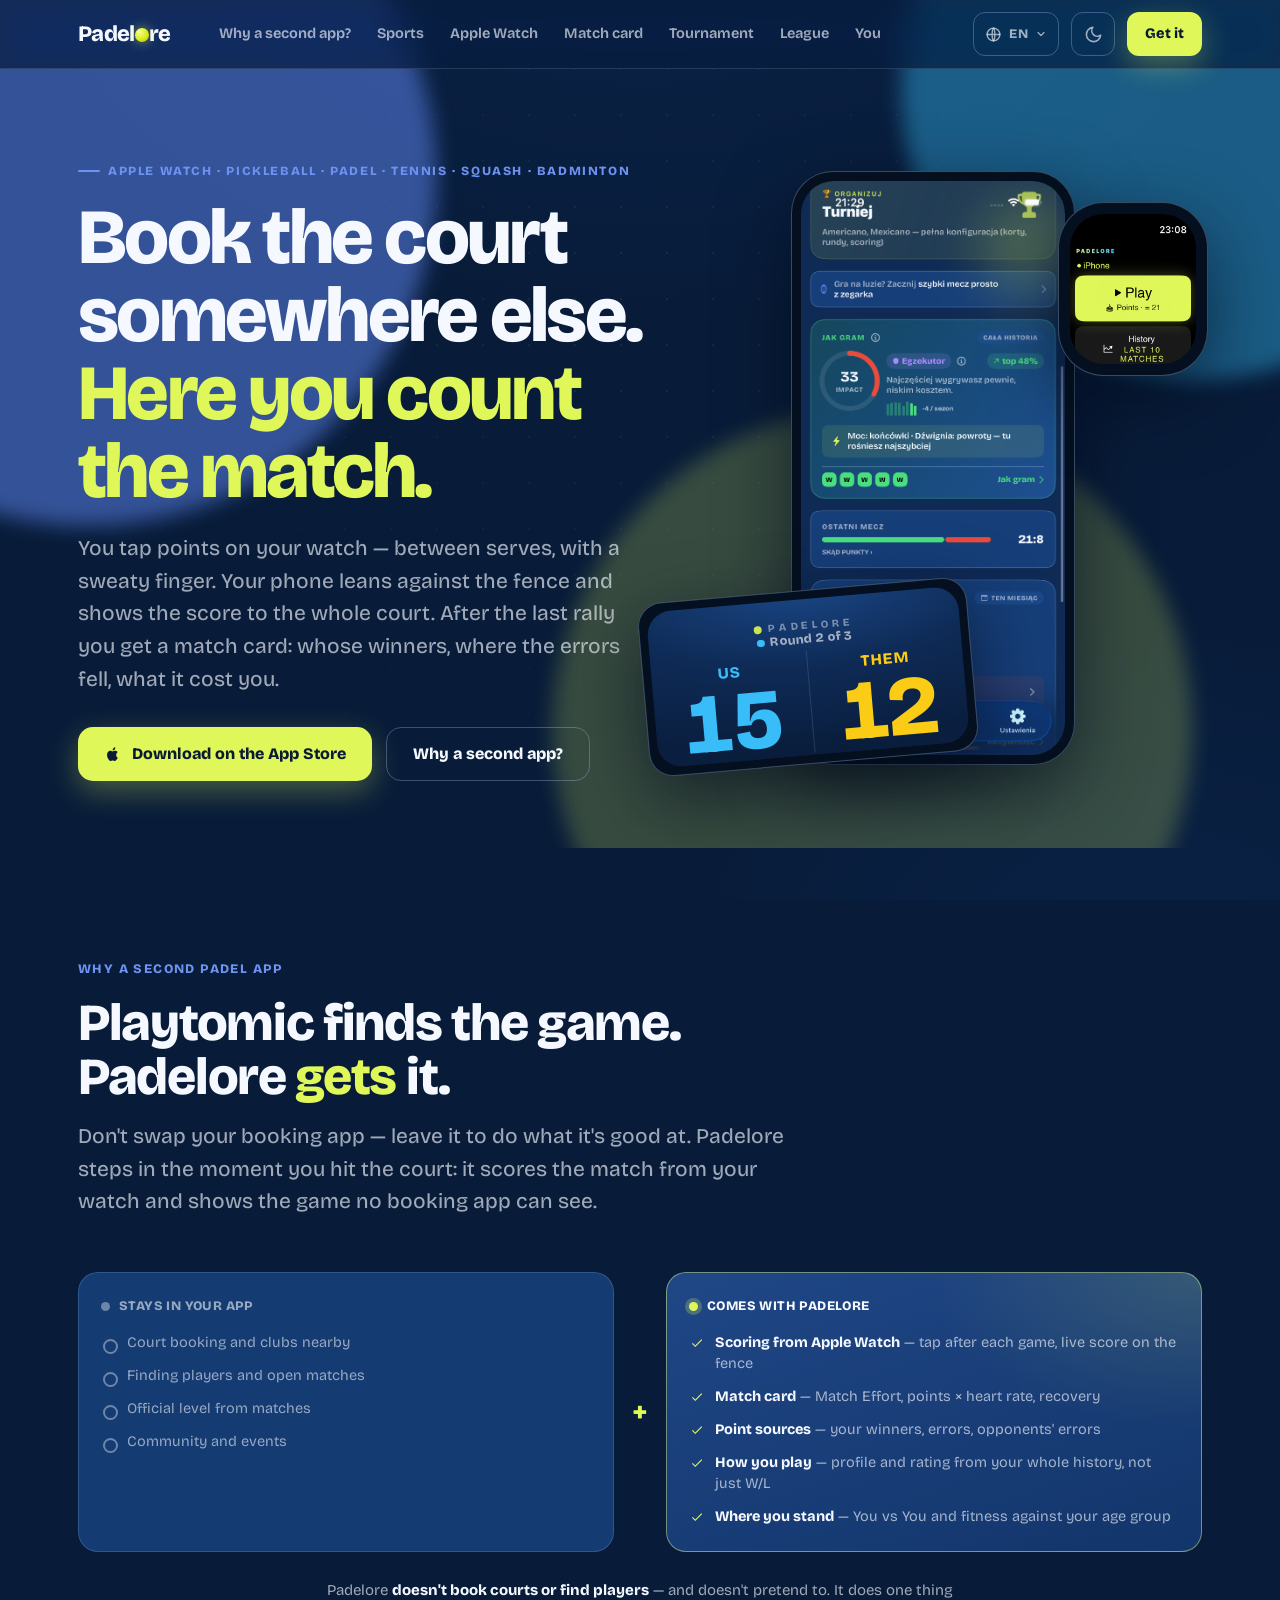
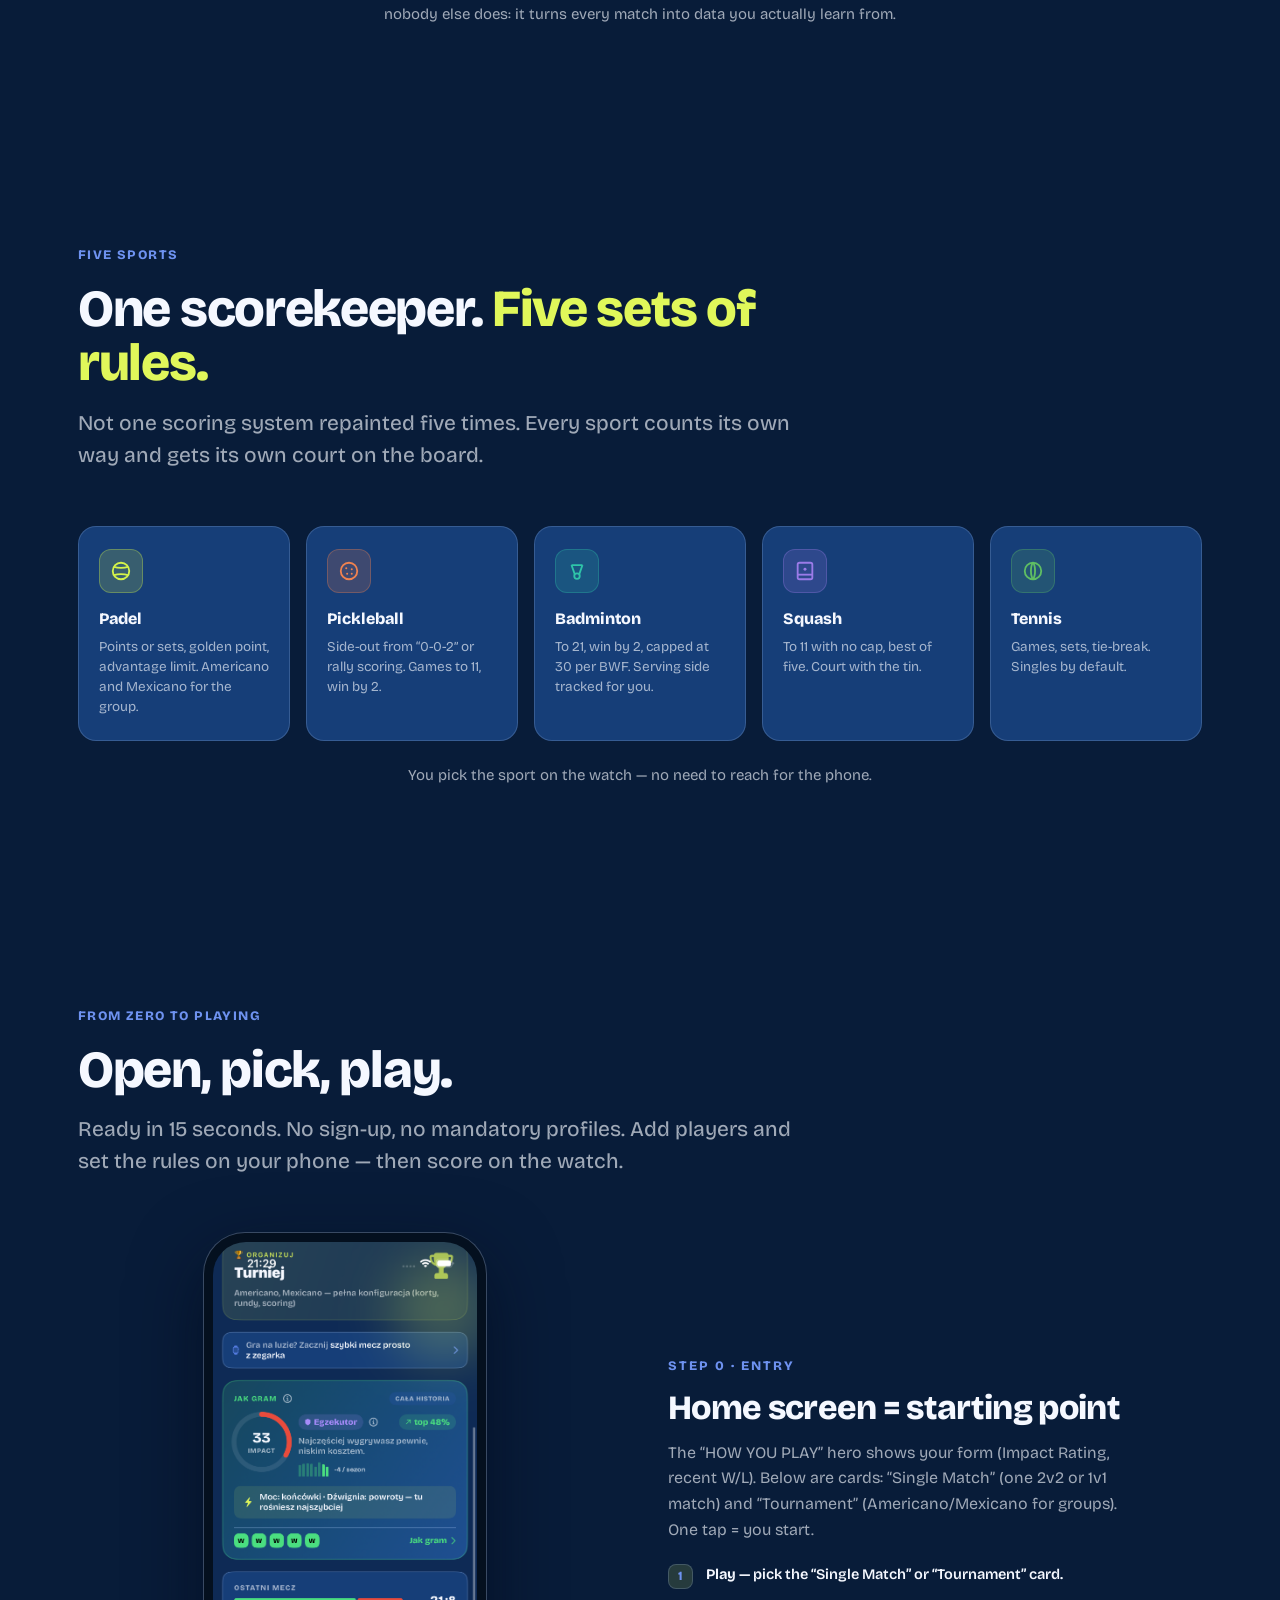
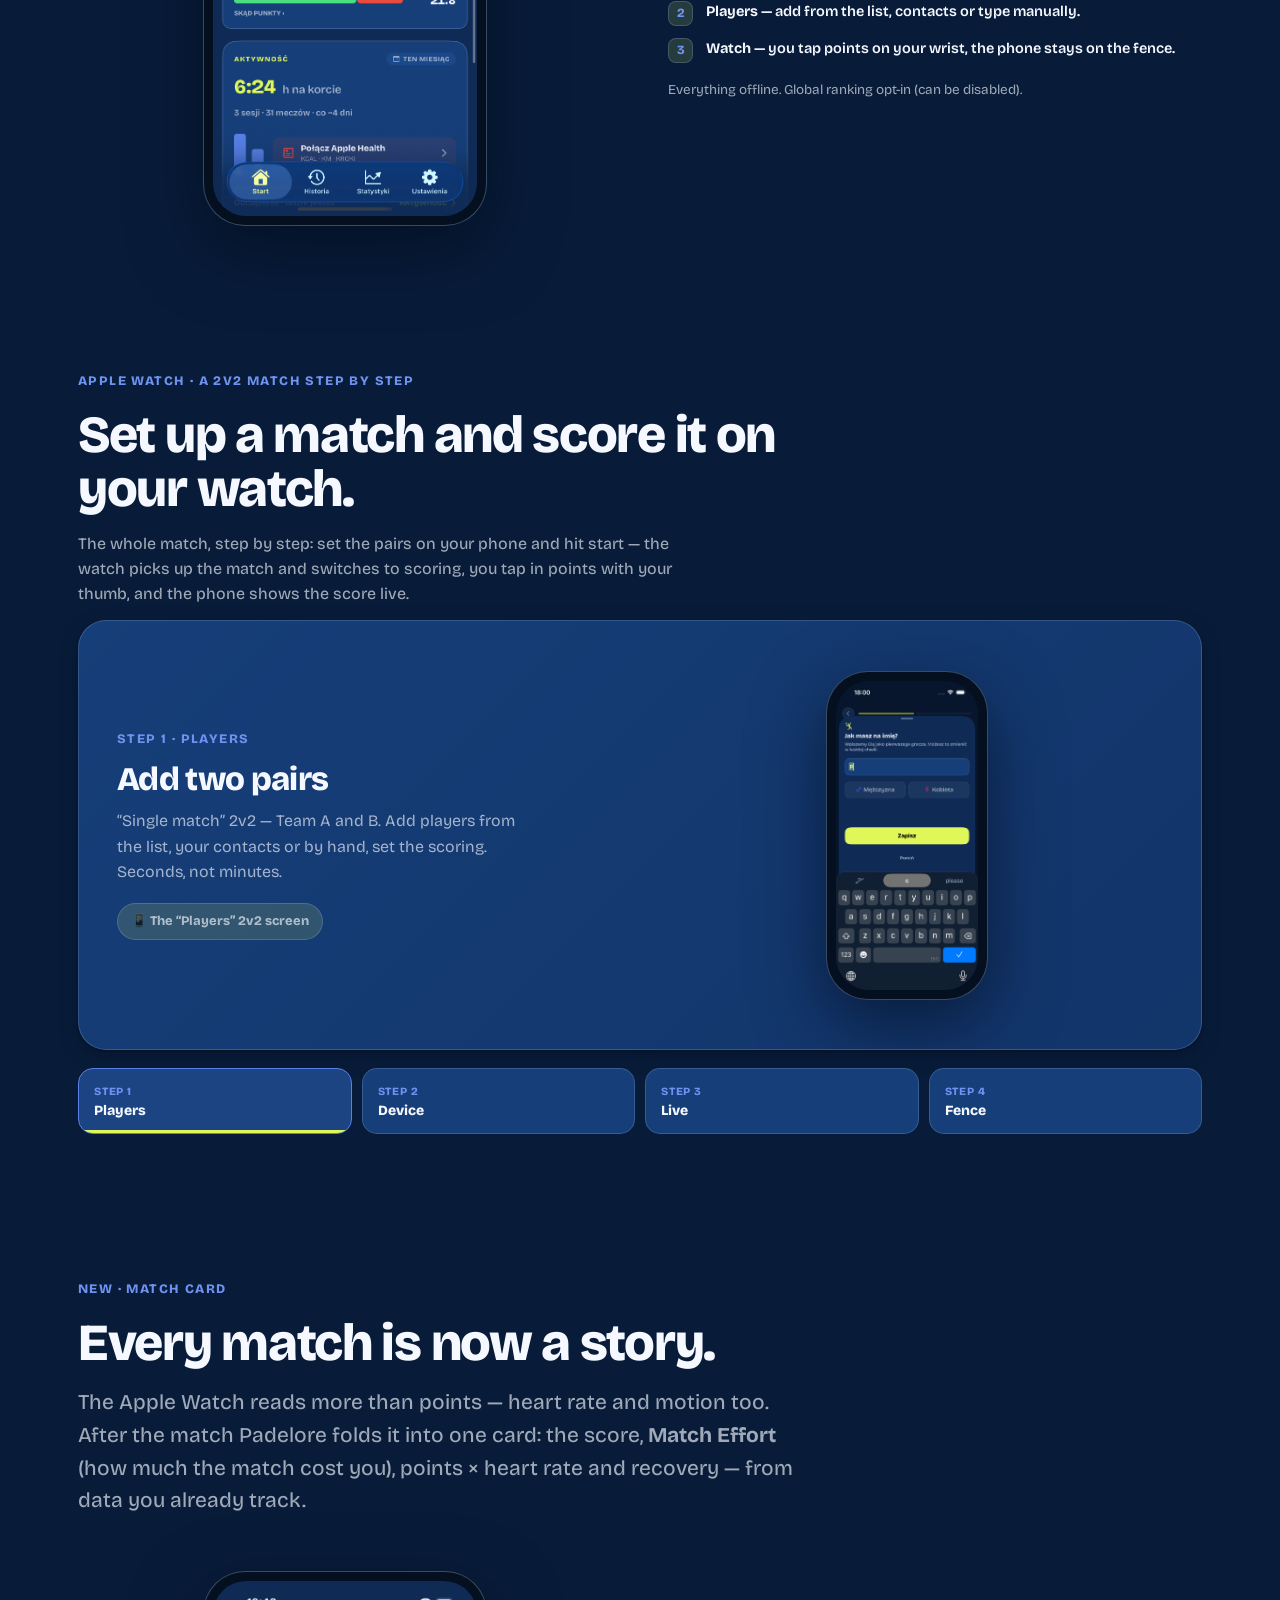
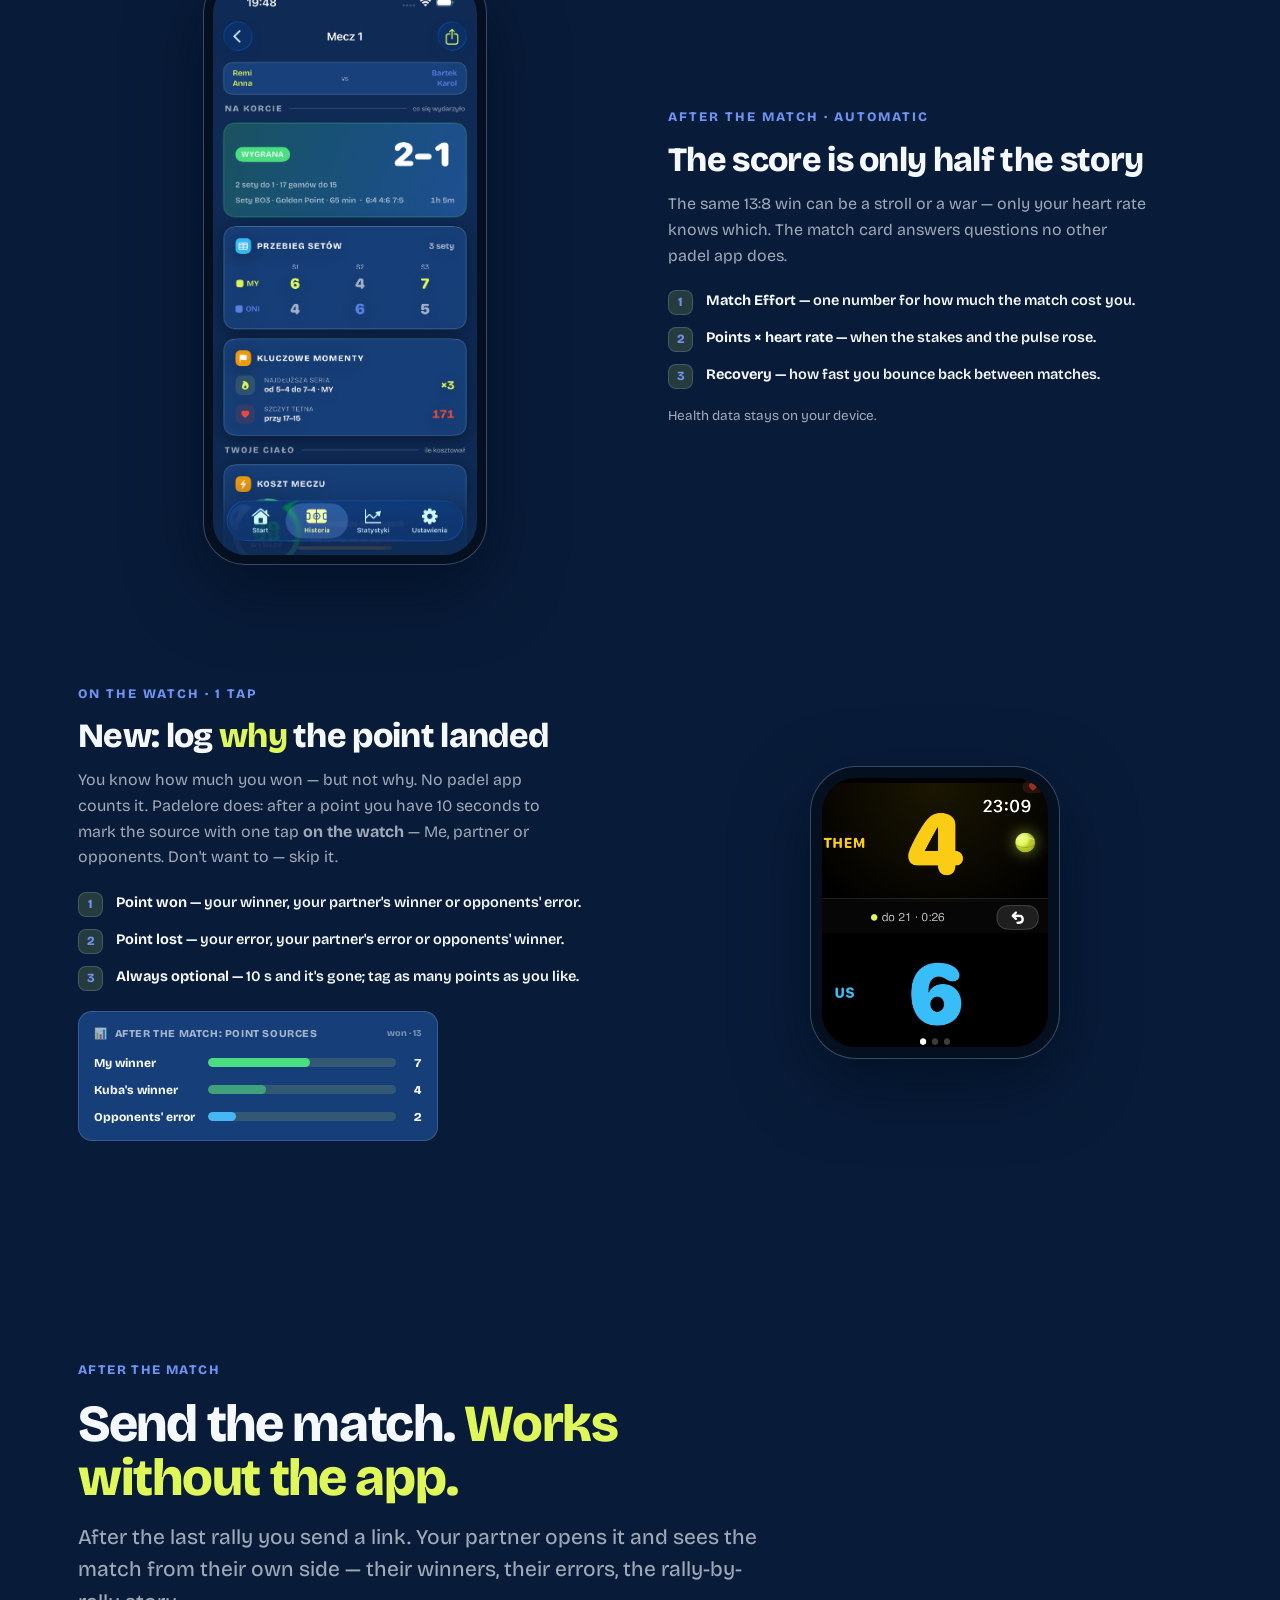
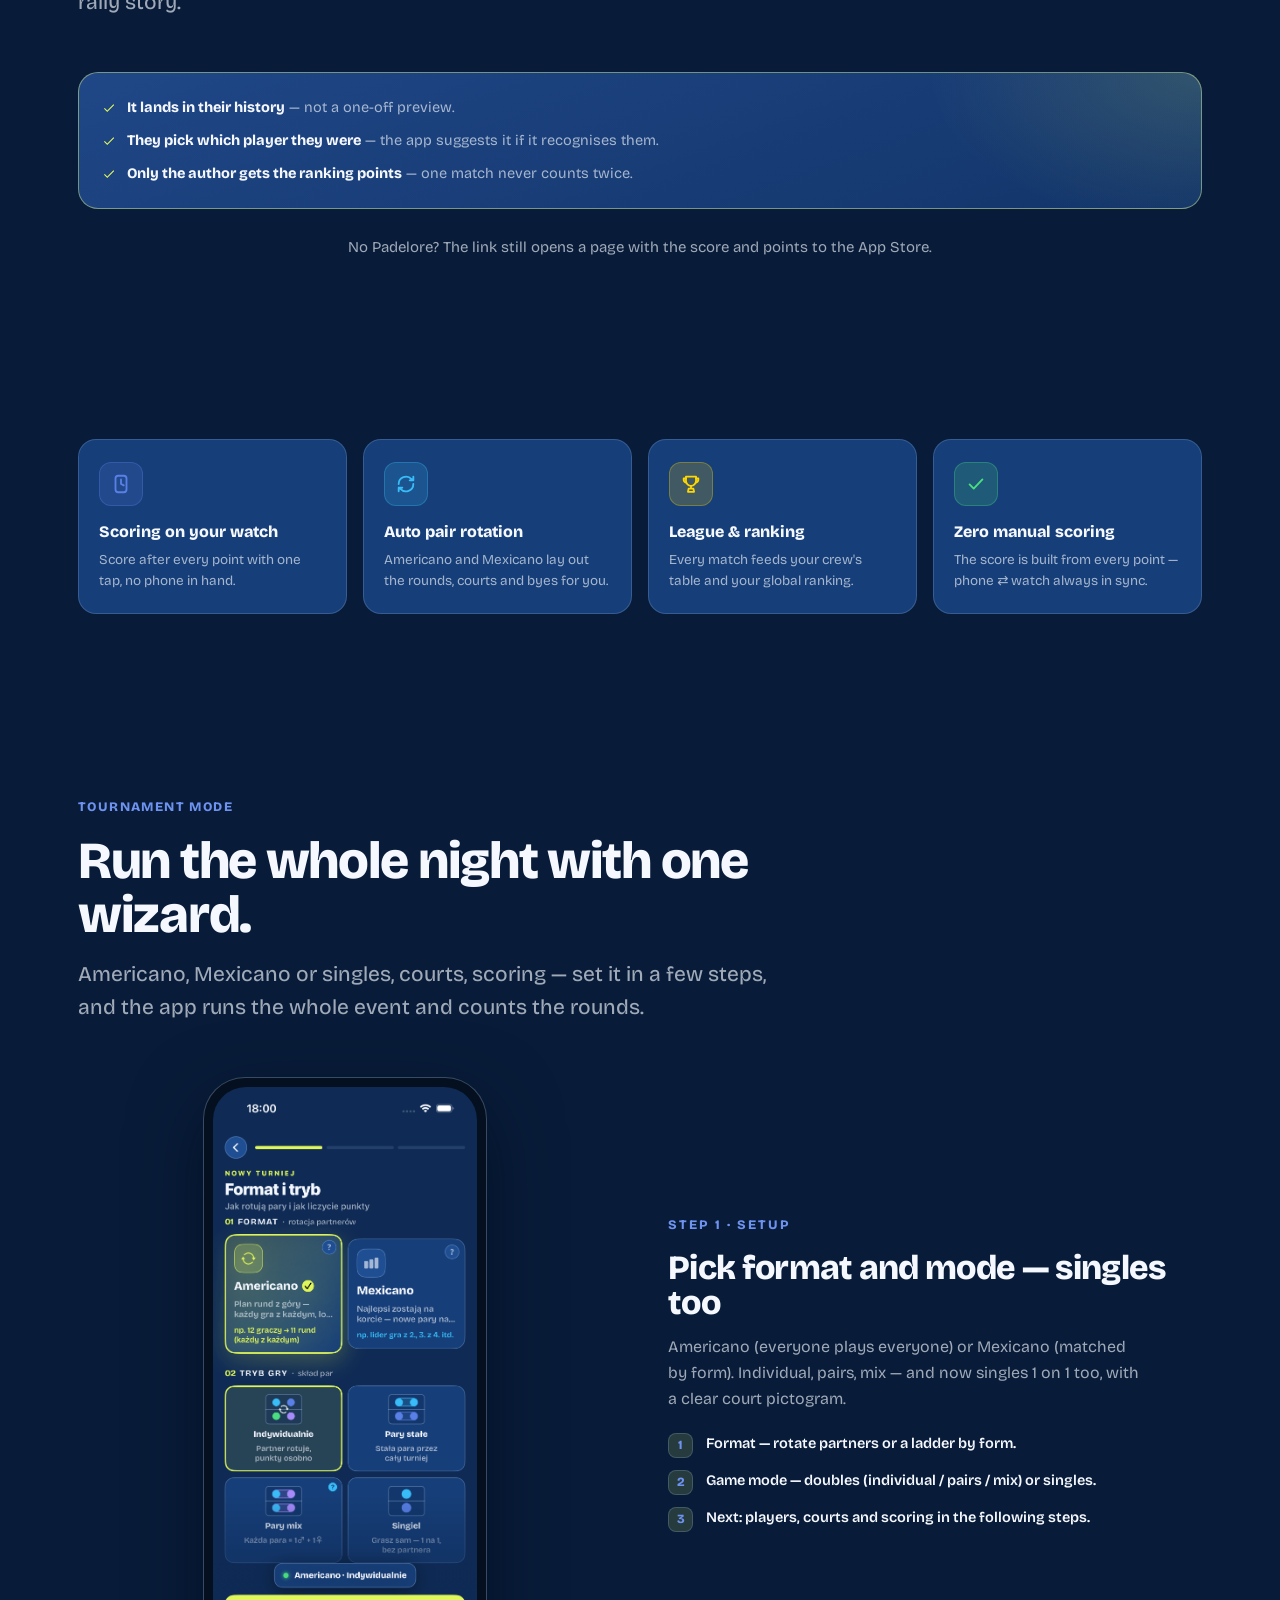
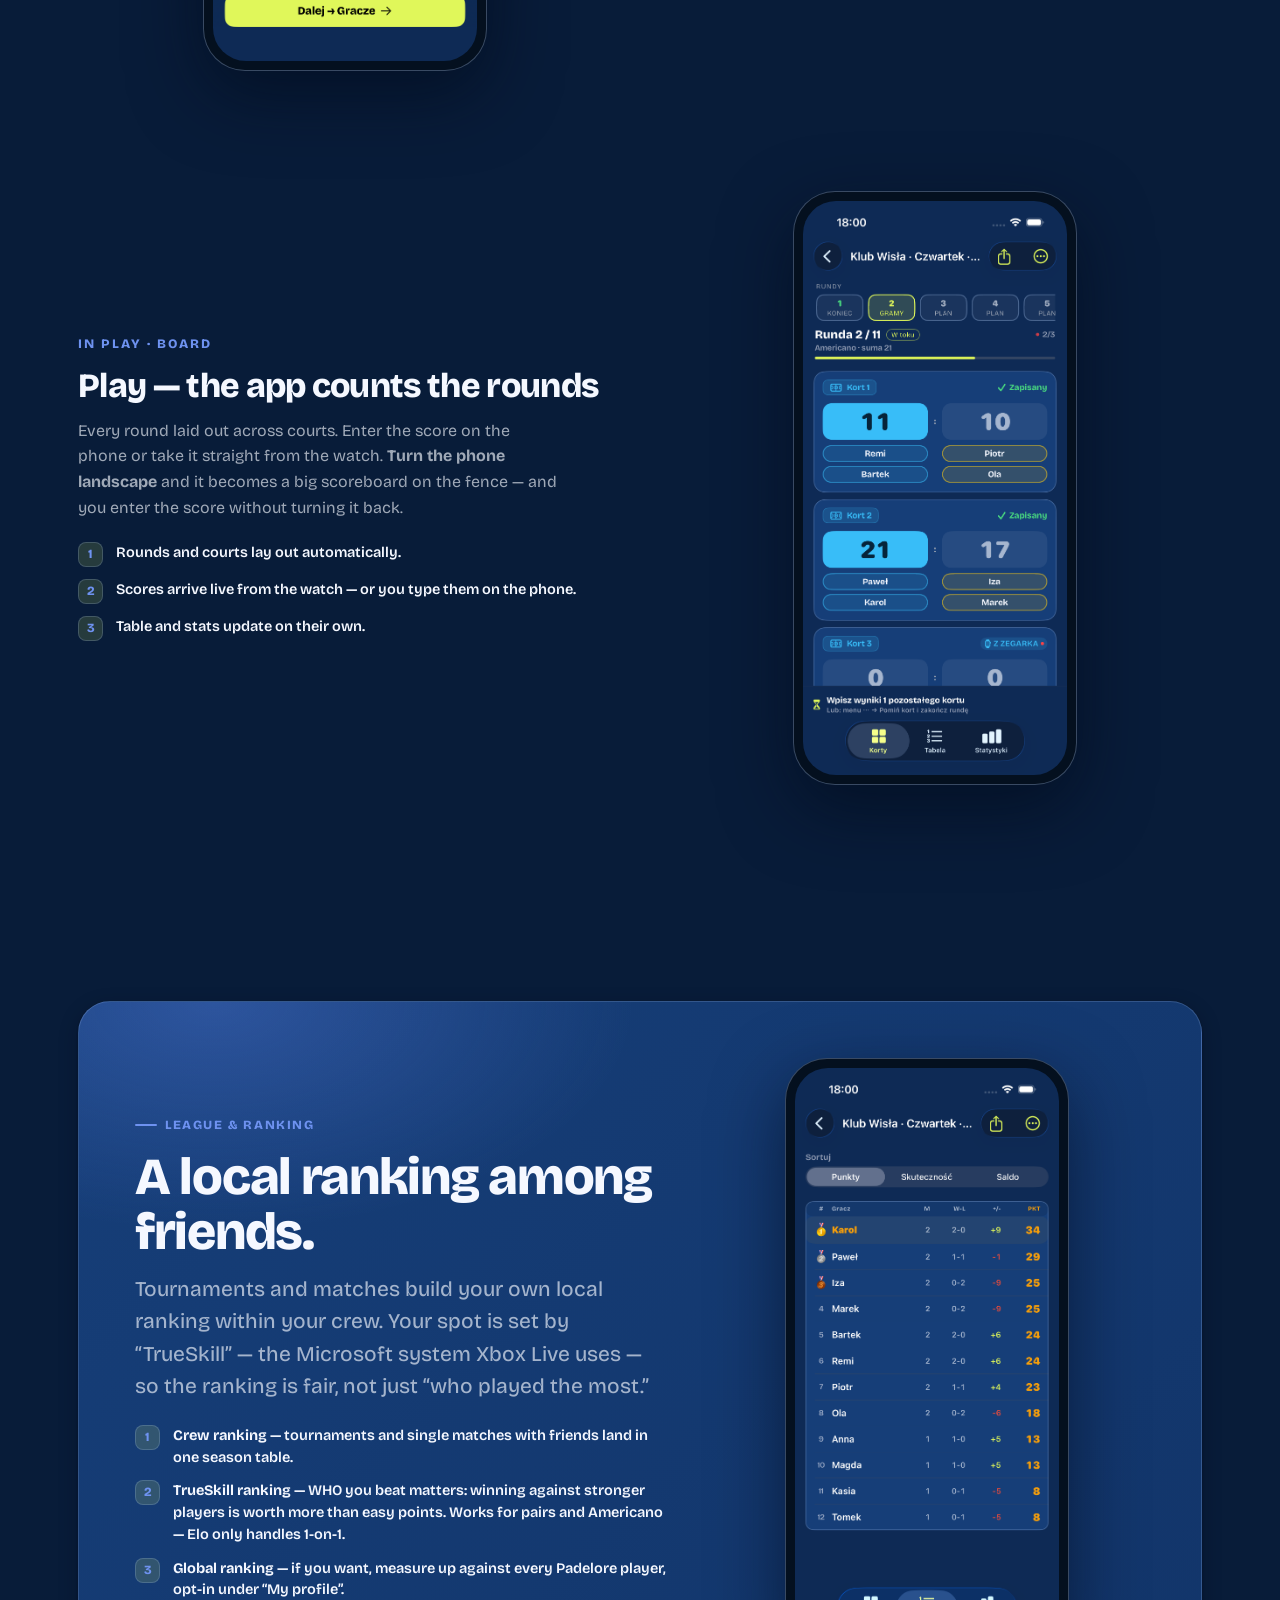
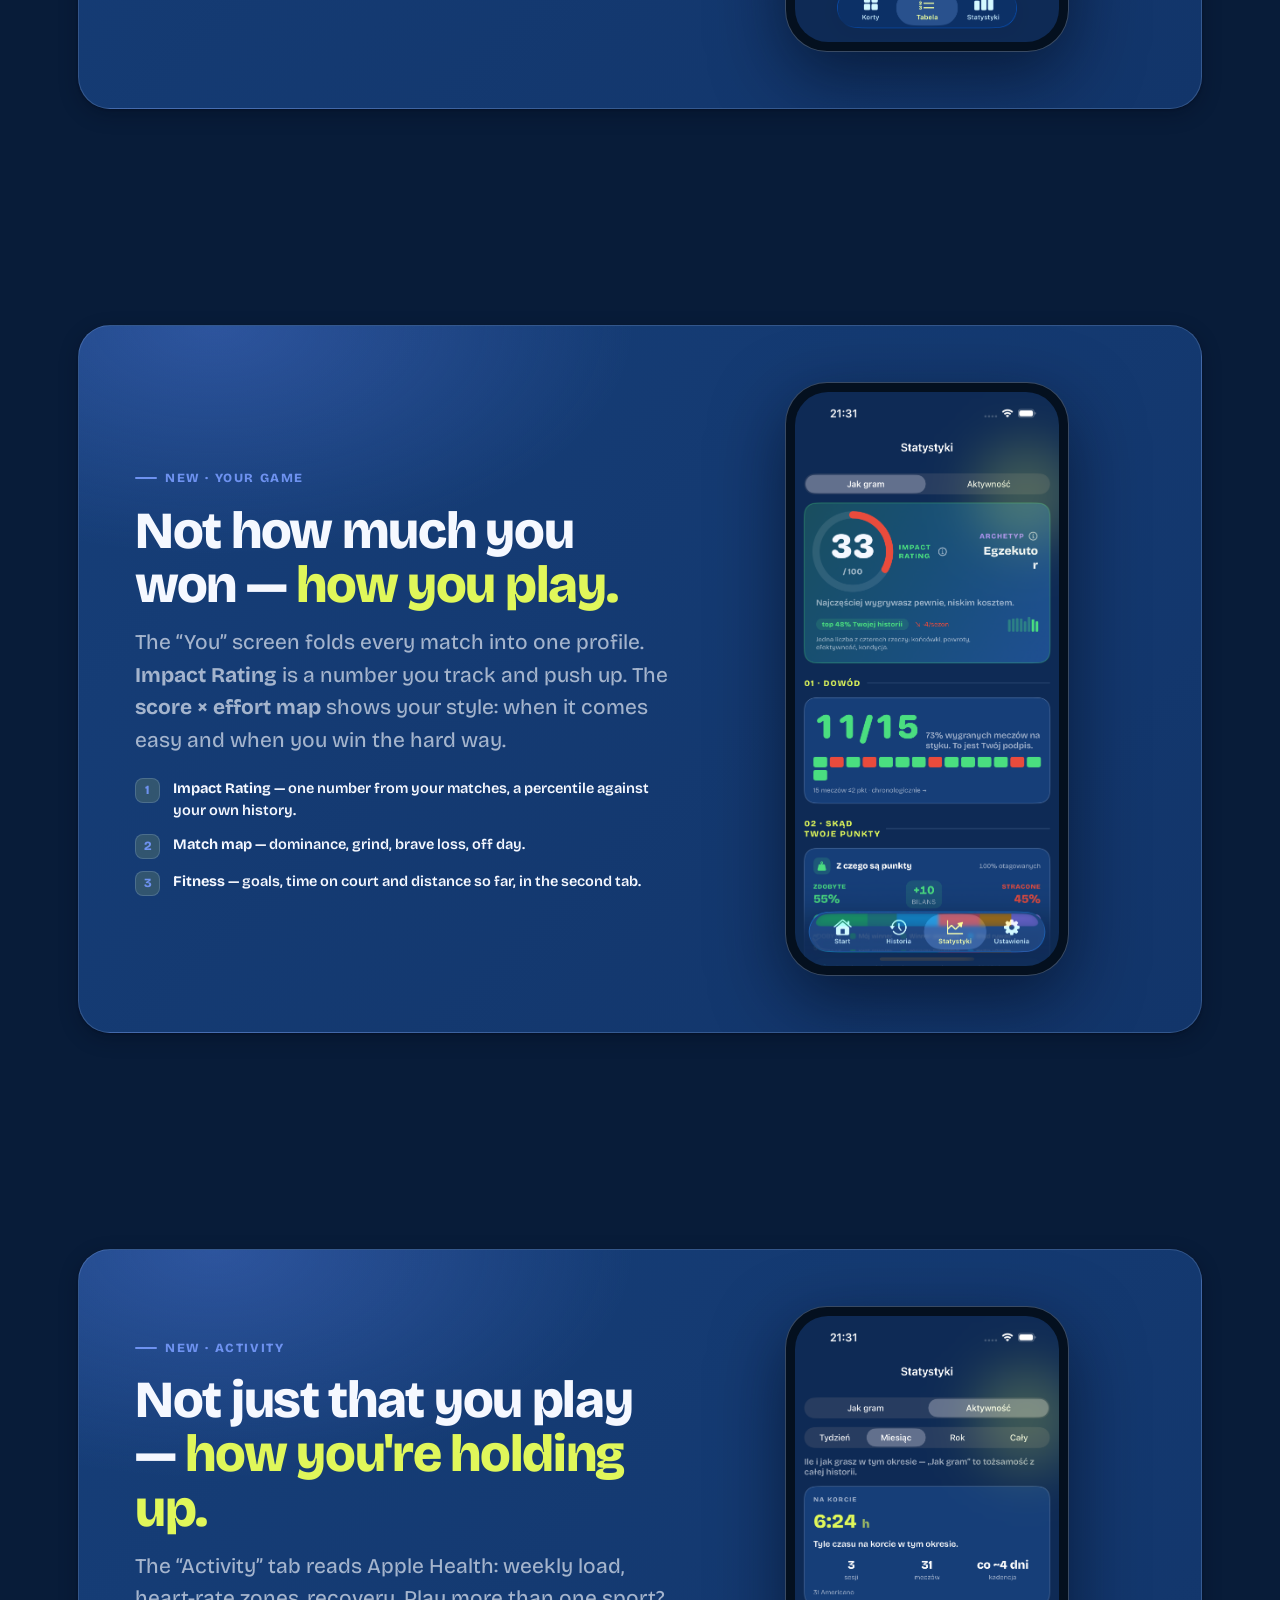
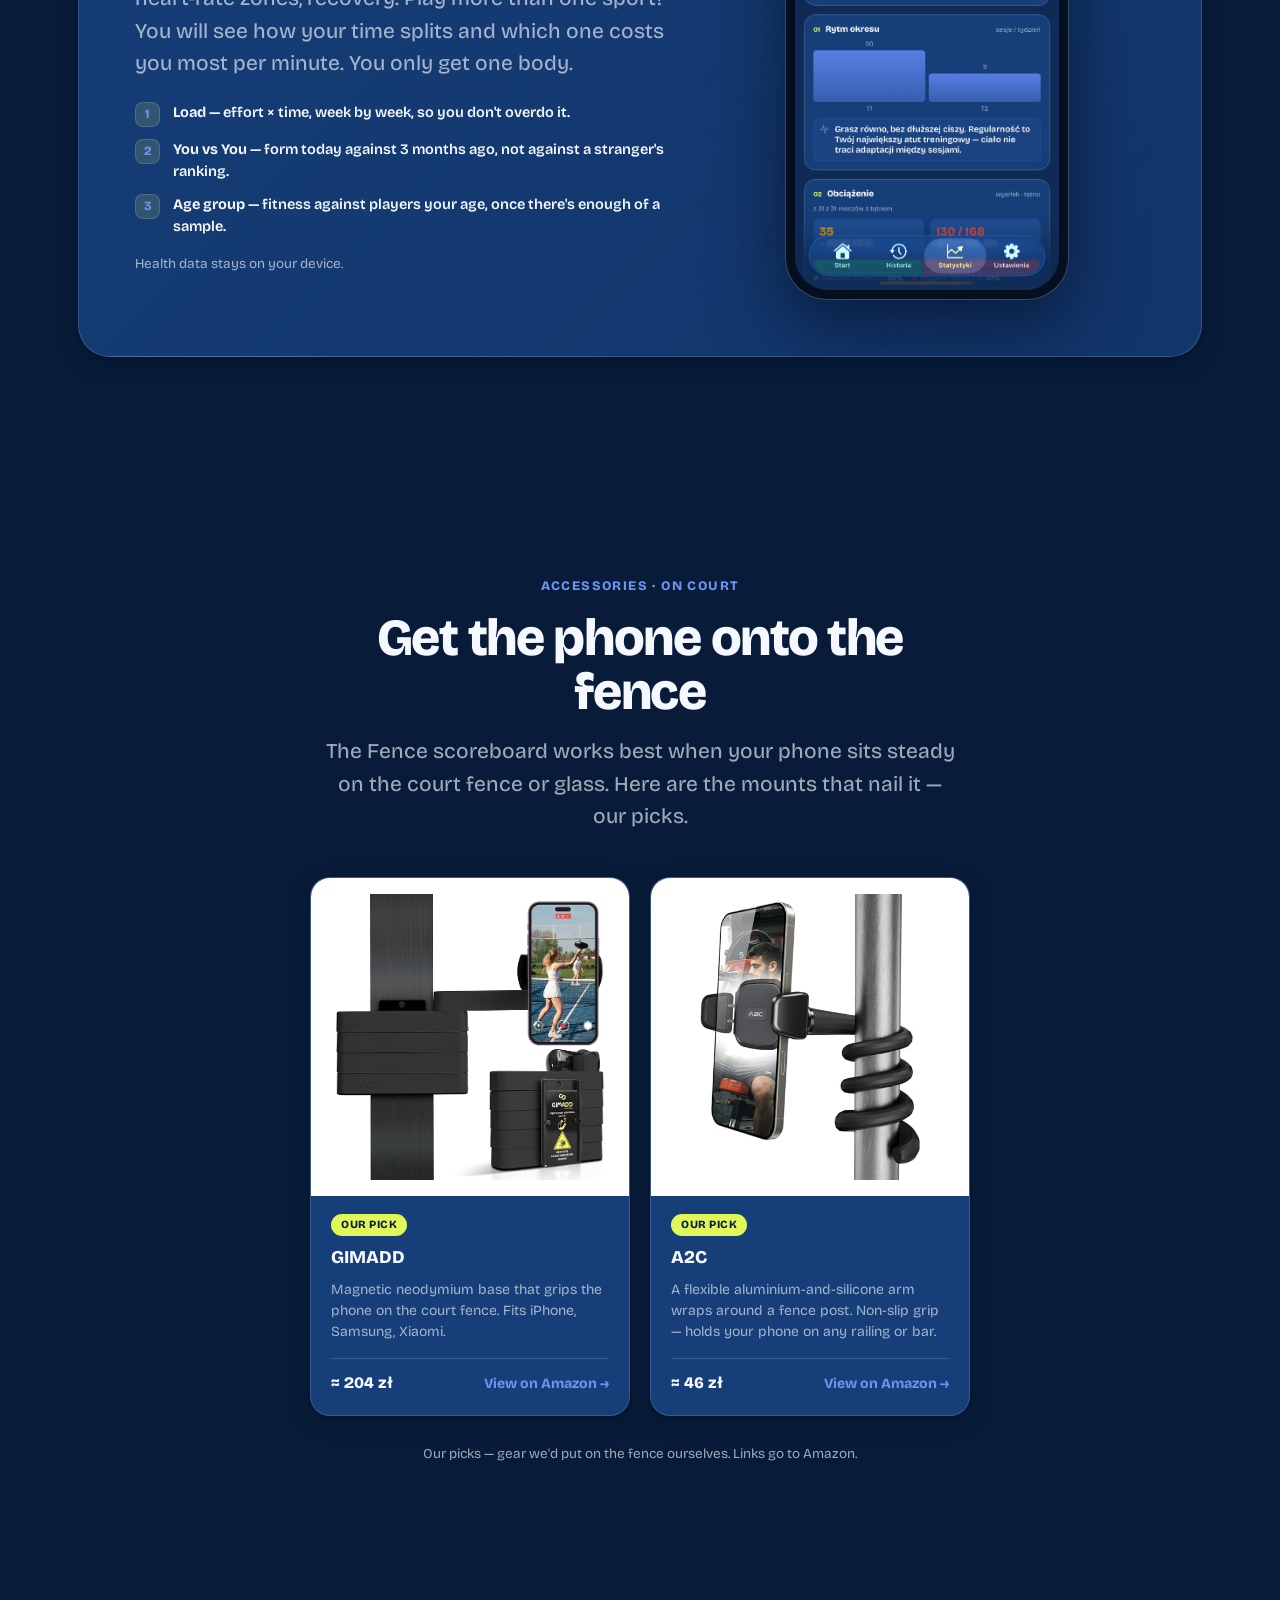
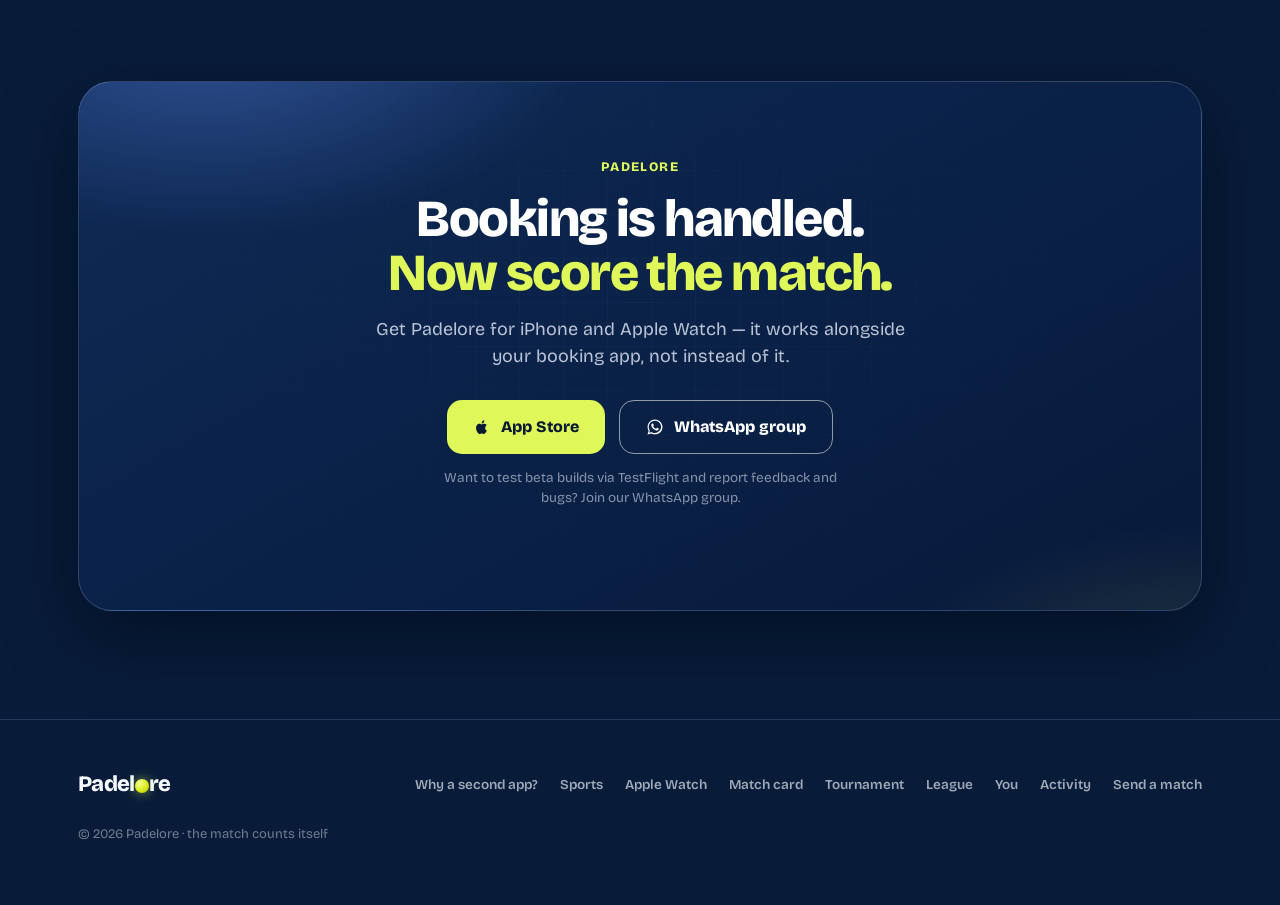
==== commit 6dae0311: "feat(landing): zrzuty zegarka w 11 językach + mechanizm data-i18n-src Landing pokazywał zrzuty zegar" ====
--- a/index.html
+++ b/index.html
@@ -338,13 +338,13 @@
 
       <div class="reveal in d1 hero-stage">
         <div class="device floaty"><img src="assets/01-home.png" data-i18n-alt="hero.alt_home" alt="Ekran główny Padelore" loading="eager"></div>
-        <div class="wframe floaty" style="animation-delay:.7s"><img src="assets/watch-home.png" data-i18n-alt="hero.alt_watch" alt="Padelore na Apple Watch — ekran główny: Graj i Historia"></div>
+        <div class="wframe floaty" style="animation-delay:.7s"><img src="assets/watch/home-en.png" data-i18n-src="assets/watch/home-{lang}.png" data-i18n-alt="hero.alt_watch" alt="Padelore na Apple Watch — ekran główny: Graj i Historia"></div>
         <div class="hero-fence floaty" style="animation-delay:1.1s"><div class="lframe"><div class="fenceboard">
           <div class="fb-wmark"><span class="fb-wdot"></span>PADELORE</div>
           <div class="fb-top"><span class="fb-pill"><span class="fb-pdot"></span><span data-i18n="mock.fb_round">Runda 2 z 3</span></span></div>
           <div class="fb-cols">
-            <div class="fb-col my"><span class="fb-lbl">MY</span><span class="fb-ball"></span><span class="fb-score">15</span></div>
-            <div class="fb-col oni"><span class="fb-lbl">ONI</span><span class="fb-ball"></span><span class="fb-score">12</span></div>
+            <div class="fb-col my"><span class="fb-lbl" data-i18n="watch.wface_my">MY</span><span class="fb-ball"></span><span class="fb-score">15</span></div>
+            <div class="fb-col oni"><span class="fb-lbl" data-i18n="watch.wface_oni">ONI</span><span class="fb-ball"></span><span class="fb-score">12</span></div>
           </div>
         </div></div></div>
       </div>
@@ -493,7 +493,7 @@
             <p data-i18n="watch.s2_p">Nie musisz otwierać „Nowego meczu” na zegarku. Wystartuj mecz na iPhonie — Apple Watch sam wykrywa, że mecz trwa, i wchodzi w liczenie. Potwierdzasz „Scoruj mecz z telefonu” i dobijasz punkty.</p>
             <span class="hint" data-i18n="watch.s2_hint">⌚ „Scoruj mecz z telefonu”</span>
           </div>
-          <div class="fl-media"><div class="wframe" style="width:228px"><img src="assets/watch-home.png" data-i18n-alt="watch.s2_alt" alt="Apple Watch wykrywa aktywny mecz z telefonu"></div></div>
+          <div class="fl-media"><div class="wframe" style="width:228px"><img src="assets/watch/home-en.png" data-i18n-src="assets/watch/home-{lang}.png" data-i18n-alt="watch.s2_alt" alt="Apple Watch wykrywa aktywny mecz z telefonu"></div></div>
         </div>
         <!-- 3 klikanie na zegarku (real screenshot) -->
         <div class="fl-slide" data-i="2">
@@ -503,7 +503,7 @@
             <p data-i18n="watch.s3_p">Wielkie cyfry, wielkie pola dotyku. Kciukiem dobijasz punkt MY albo ONI. Tętno w czasie rzeczywistym, czas do końca gema, serw oznaczony piłką — wszystko na nadgarstku.</p>
             <span class="hint" data-i18n="watch.s3_hint">👍 Liczysz na nadgarstku · tętno live</span>
           </div>
-          <div class="fl-media"><div class="wframe" style="width:228px"><img src="assets/watch-scoring.png" data-i18n-alt="watch.s3_alt" alt="Apple Watch live scoring — 14:12, tętno 142 bpm"></div></div>
+          <div class="fl-media"><div class="wframe" style="width:228px"><img src="assets/watch/score-en.png" data-i18n-src="assets/watch/score-{lang}.png" data-i18n-alt="watch.s3_alt" alt="Apple Watch live scoring — 14:12, tętno 142 bpm"></div></div>
         </div>
         <!-- 4 fence -->
         <div class="fl-slide land" data-i="3">
@@ -560,7 +560,7 @@
     </div>
     <div class="scn flip reveal">
       <div class="scn-media">
-        <div class="wframe" style="width:250px"><img src="assets/watch-scoring.png" alt="Apple Watch — punktowanie meczu na żywo"></div>
+        <div class="wframe" style="width:250px"><img src="assets/watch/score-en.png" data-i18n-src="assets/watch/score-{lang}.png" alt="Apple Watch — punktowanie meczu na żywo"></div>
       </div>
       <div>
         <div class="scn-num" data-i18n="twatch.num">NA ZEGARKU · 1 TAP</div>
@@ -832,6 +832,17 @@
     document.querySelectorAll('[data-i18n-html]').forEach(function(el){var v=T(l,el.getAttribute('data-i18n-html'));if(v!=null)el.innerHTML=v;});
     document.querySelectorAll('[data-i18n-alt]').forEach(function(el){var v=T(l,el.getAttribute('data-i18n-alt'));if(v!=null)el.setAttribute('alt',v);});
     document.querySelectorAll('[data-i18n-aria]').forEach(function(el){var v=T(l,el.getAttribute('data-i18n-aria'));if(v!=null)el.setAttribute('aria-label',v);});
+    // Zrzuty zegarka istnieją w 11 wersjach językowych (rig PadelMatchProWatchUITests).
+    // Wzorzec w data-i18n-src, {lang} podmieniane na aktywny język — dzięki temu Hiszpan
+    // widzi hiszpański zegarek, nie angielski. Fallback na en, gdy pliku brak.
+    document.querySelectorAll('[data-i18n-src]').forEach(function(el){
+      var pat=el.getAttribute('data-i18n-src');
+      var next=pat.replace('{lang}', l);
+      if(el.getAttribute('src')!==next){
+        el.onerror=function(){ el.onerror=null; el.src=pat.replace('{lang}','en'); };
+        el.src=next;
+      }
+    });
   }
   var CODE={pl:'PL',en:'EN',es:'ES',it:'IT',de:'DE',ru:'RU',uk:'UA',pt:'PT',sv:'SV',fr:'FR',nl:'NL'};
   var lang=pick();
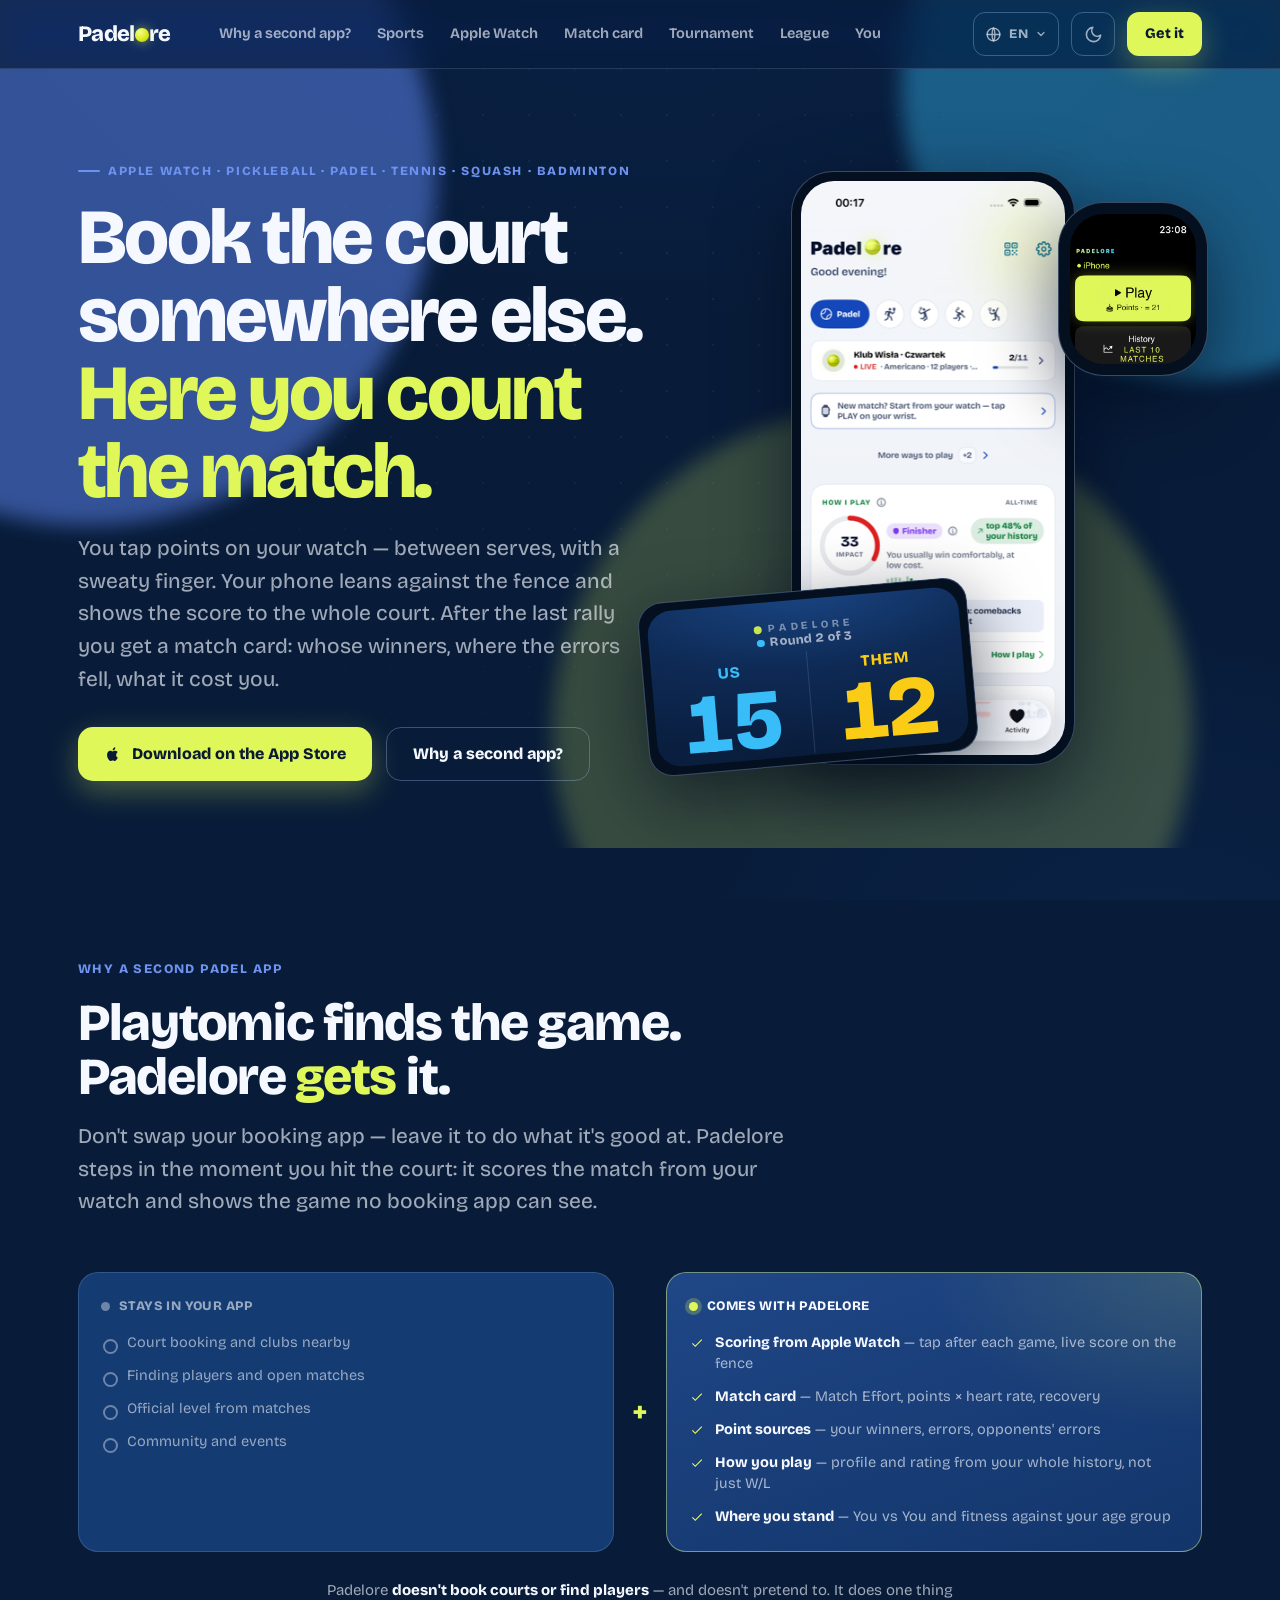
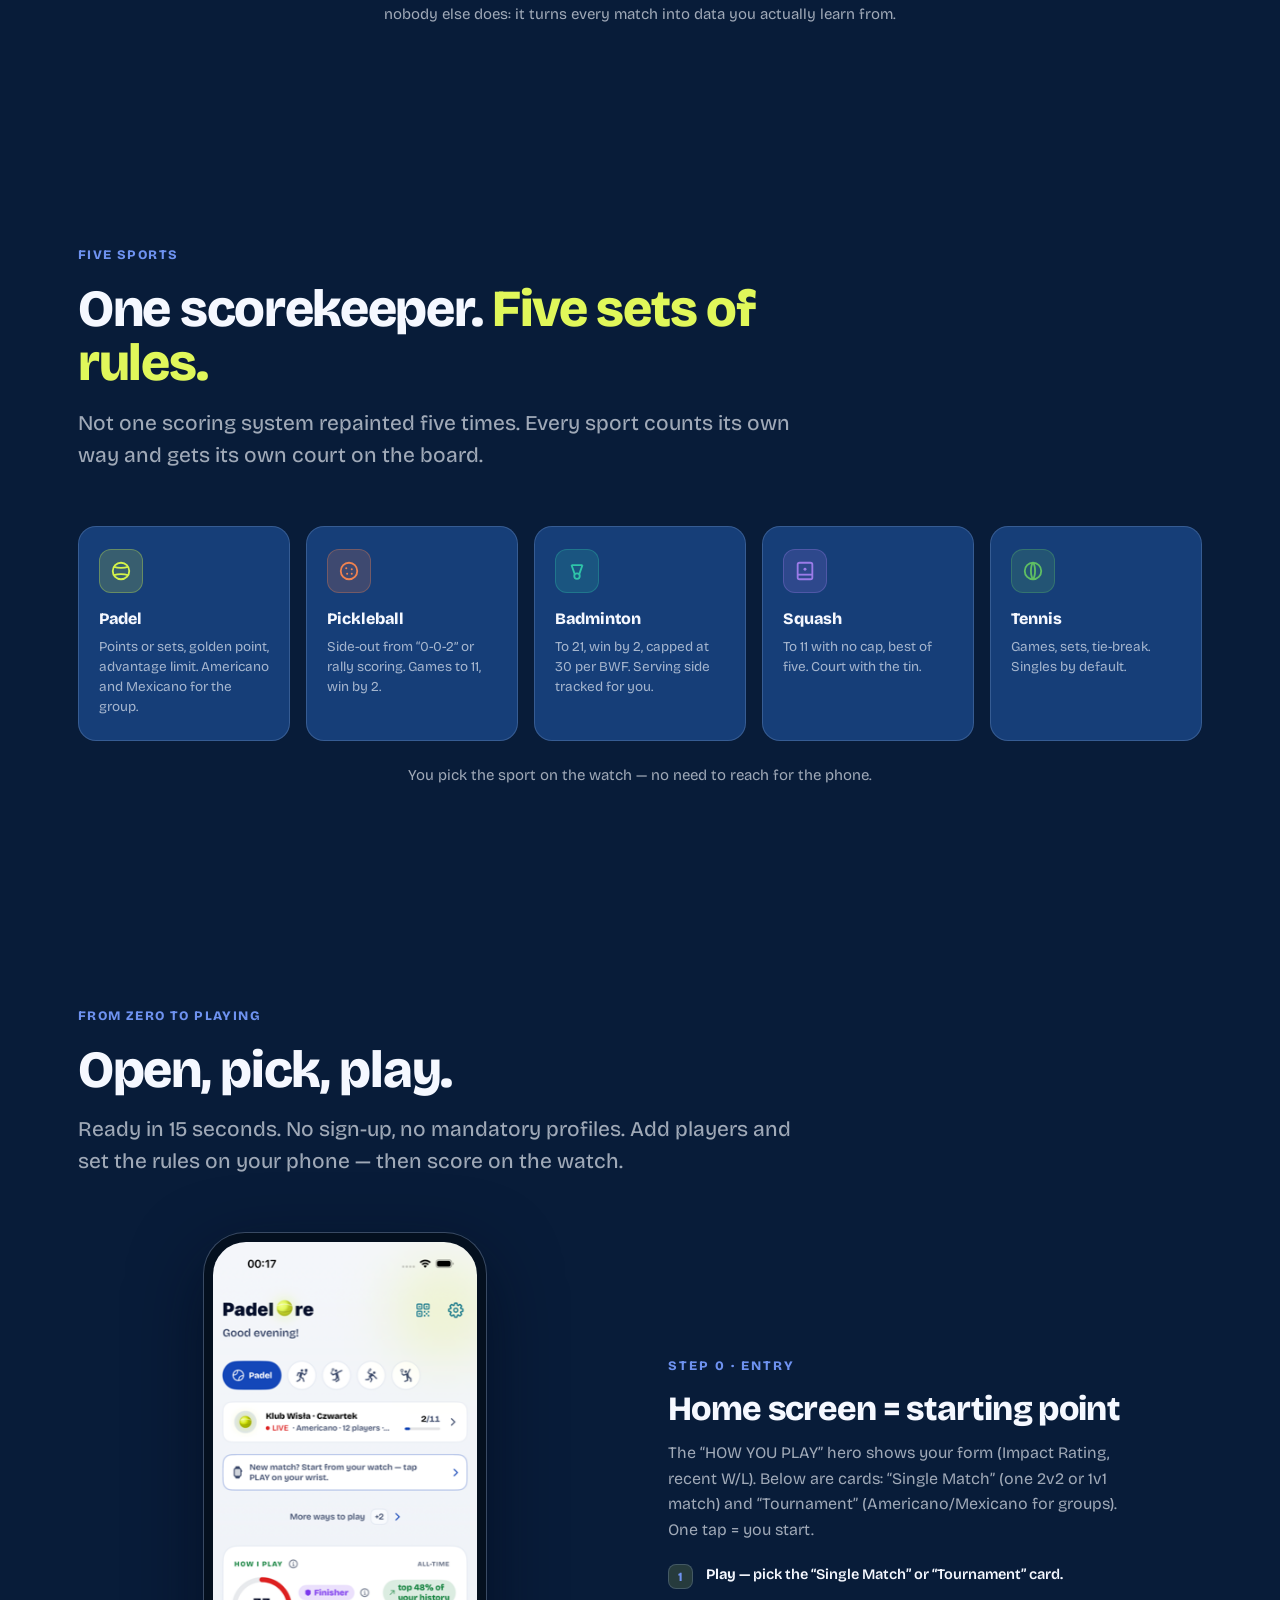
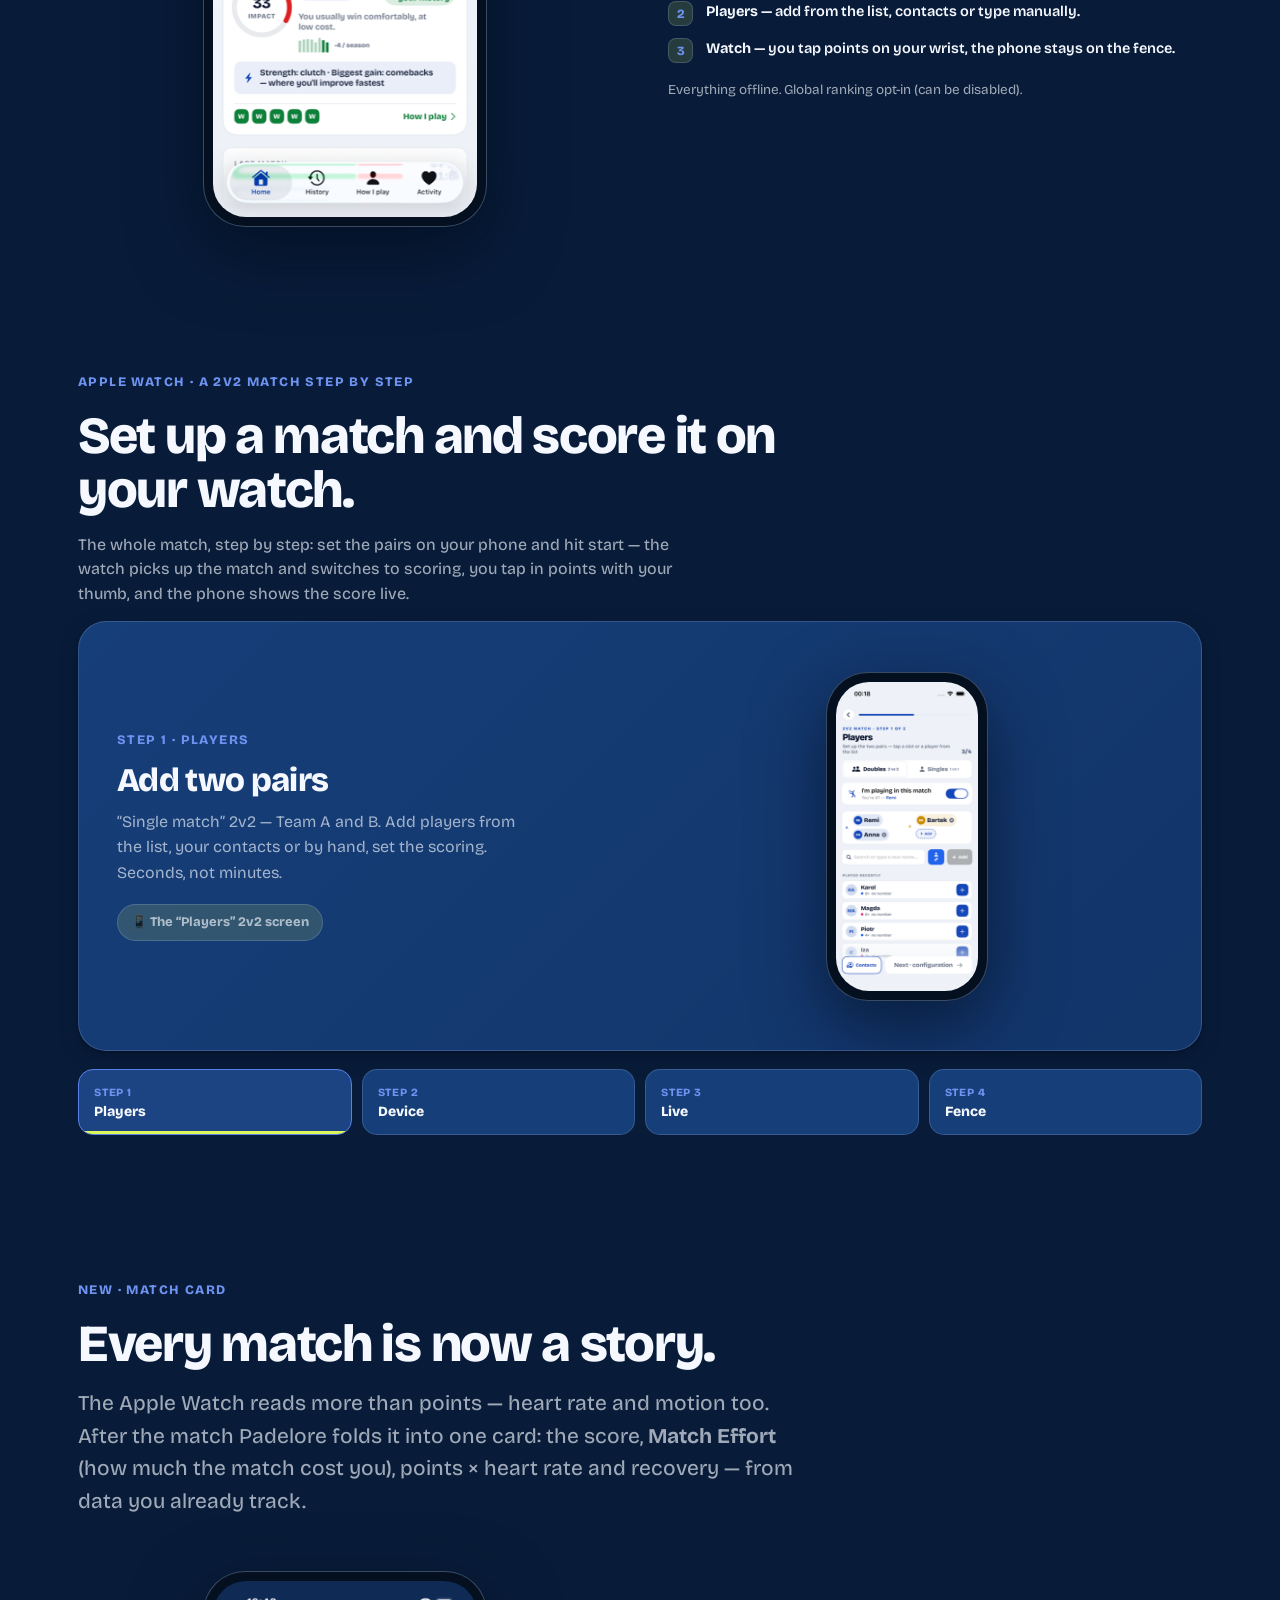
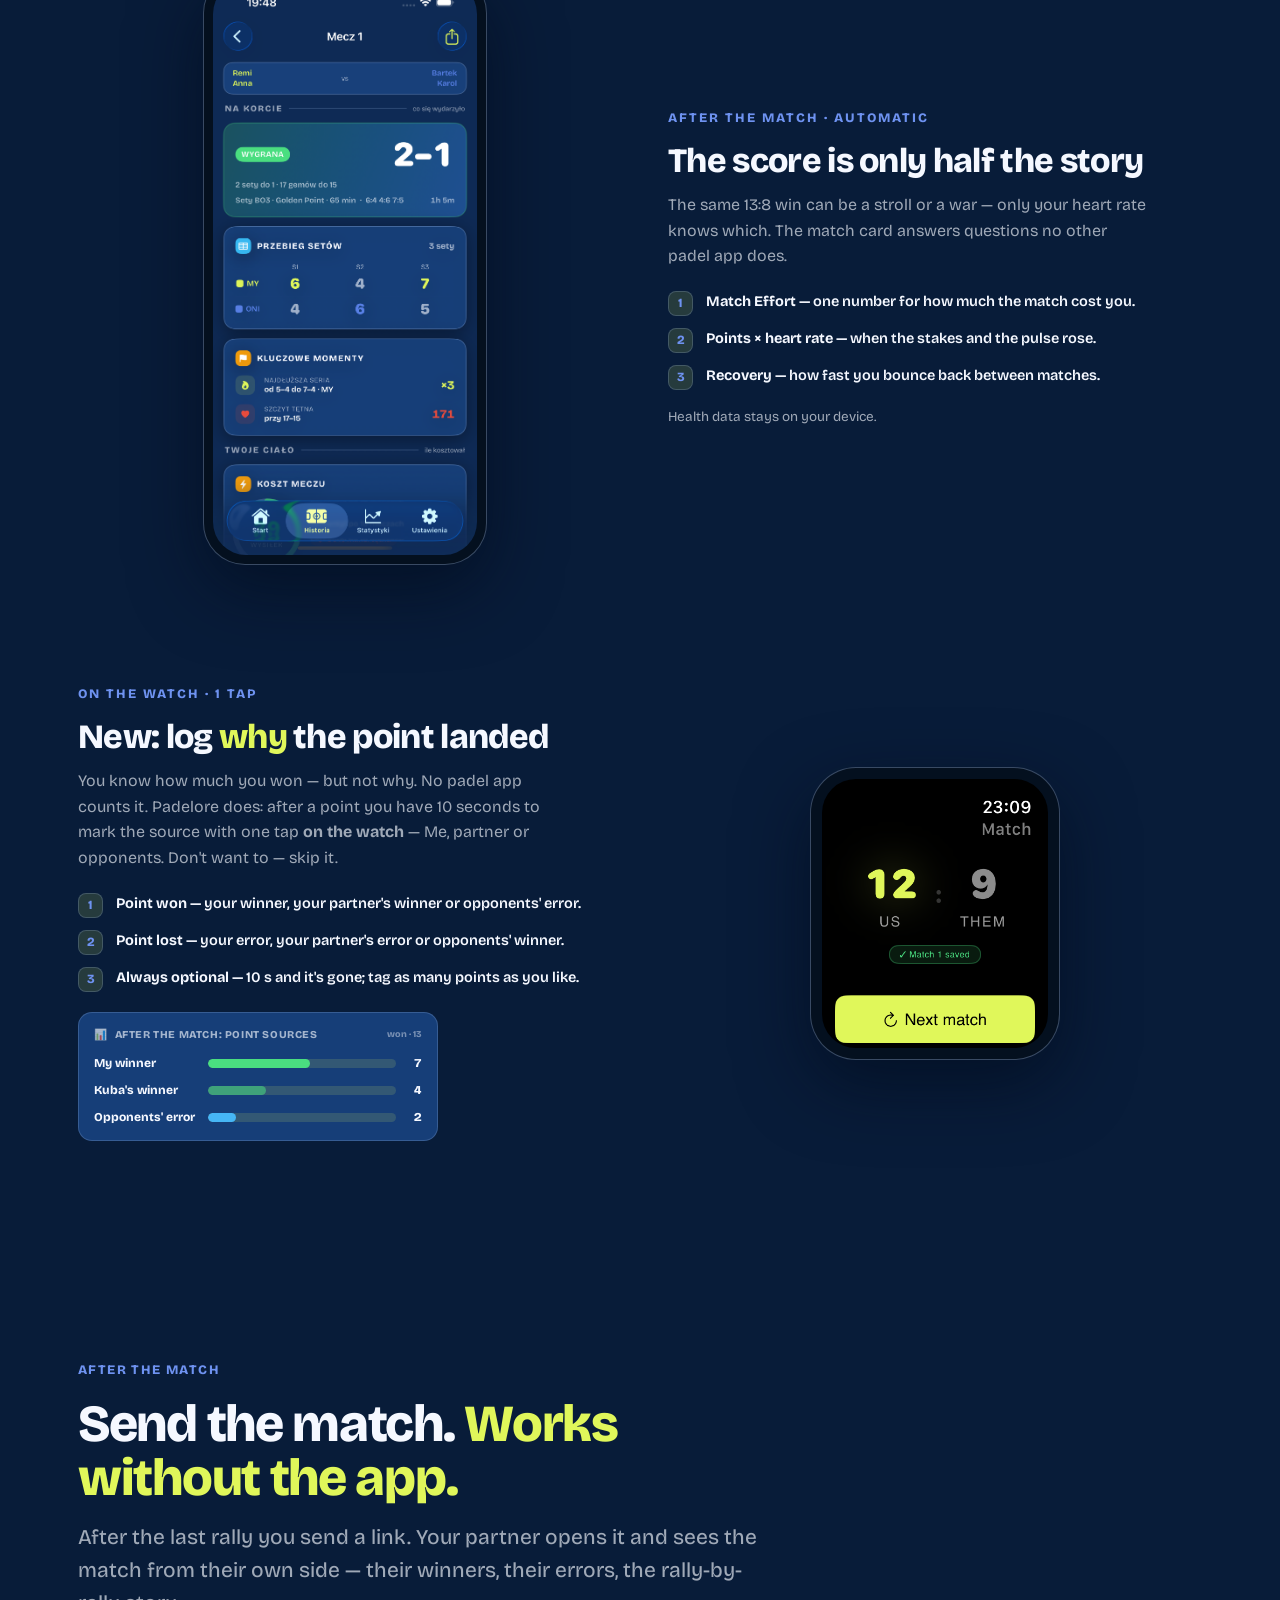
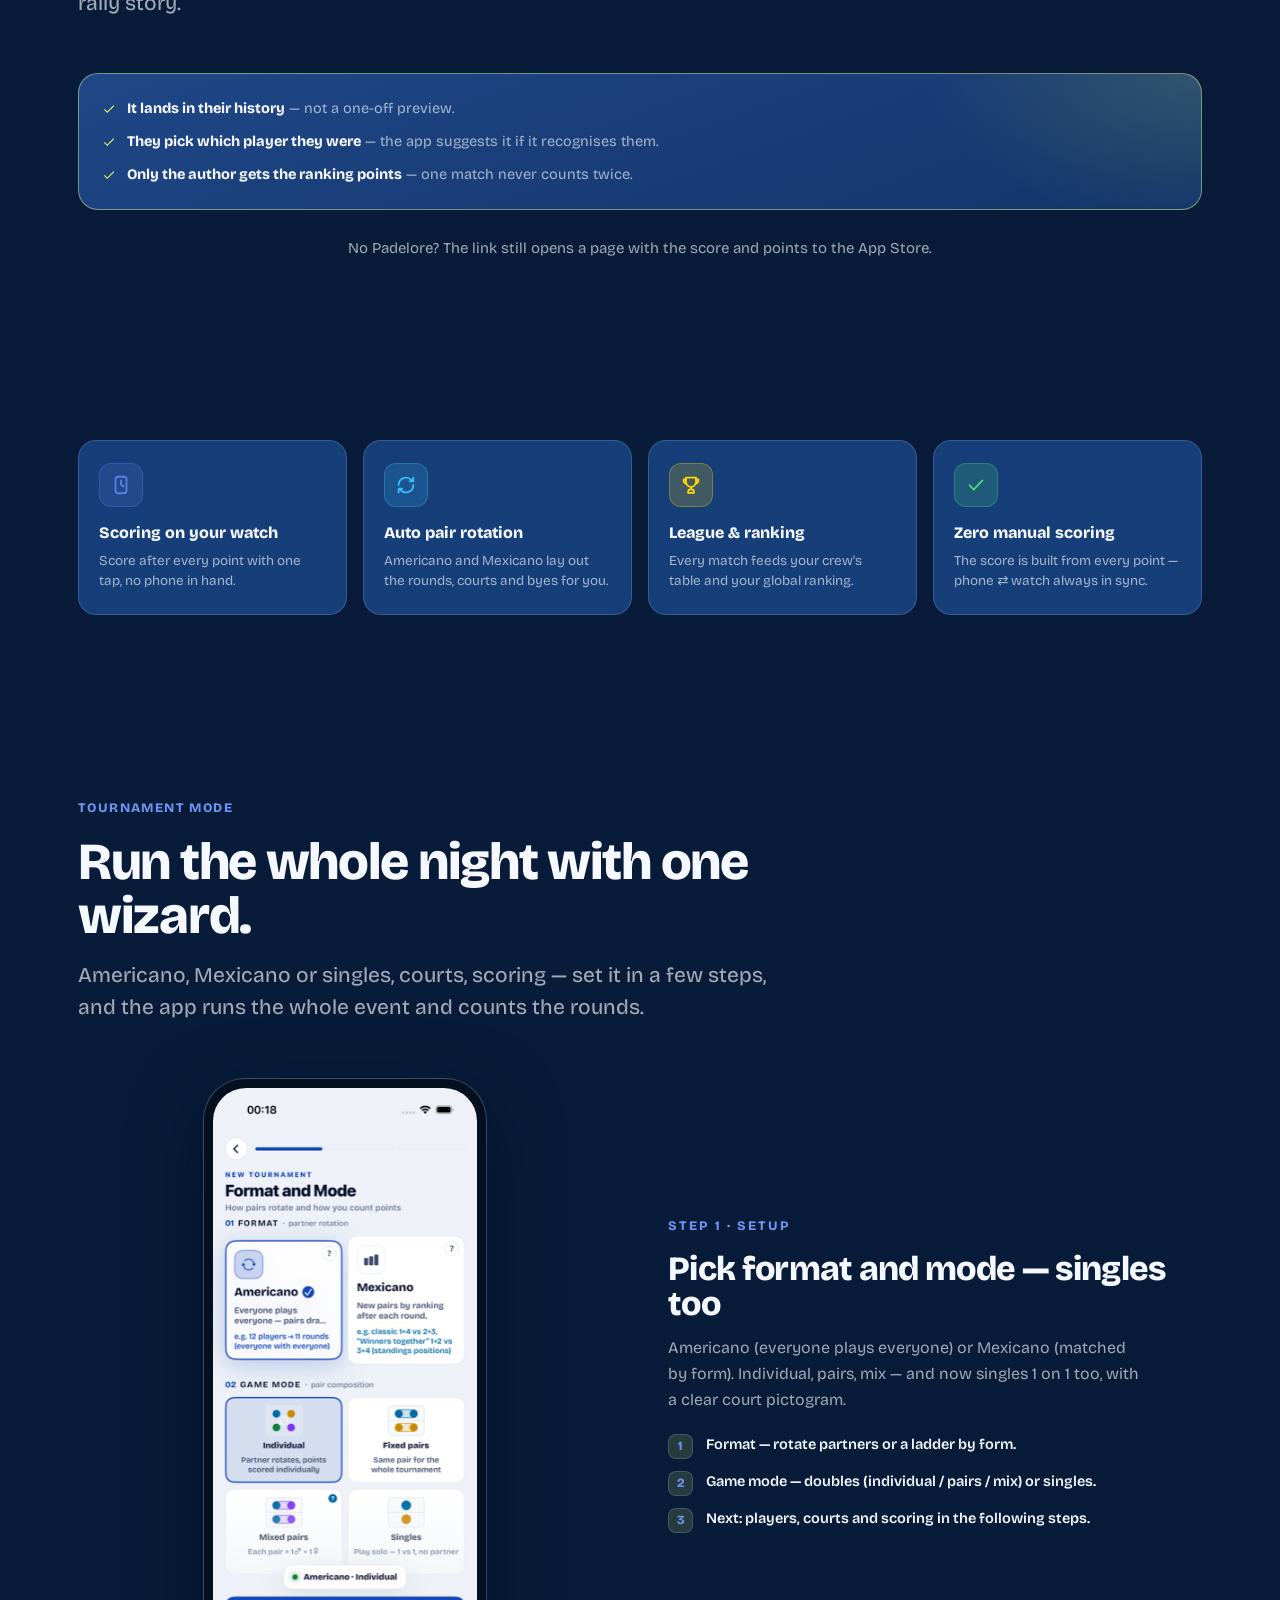
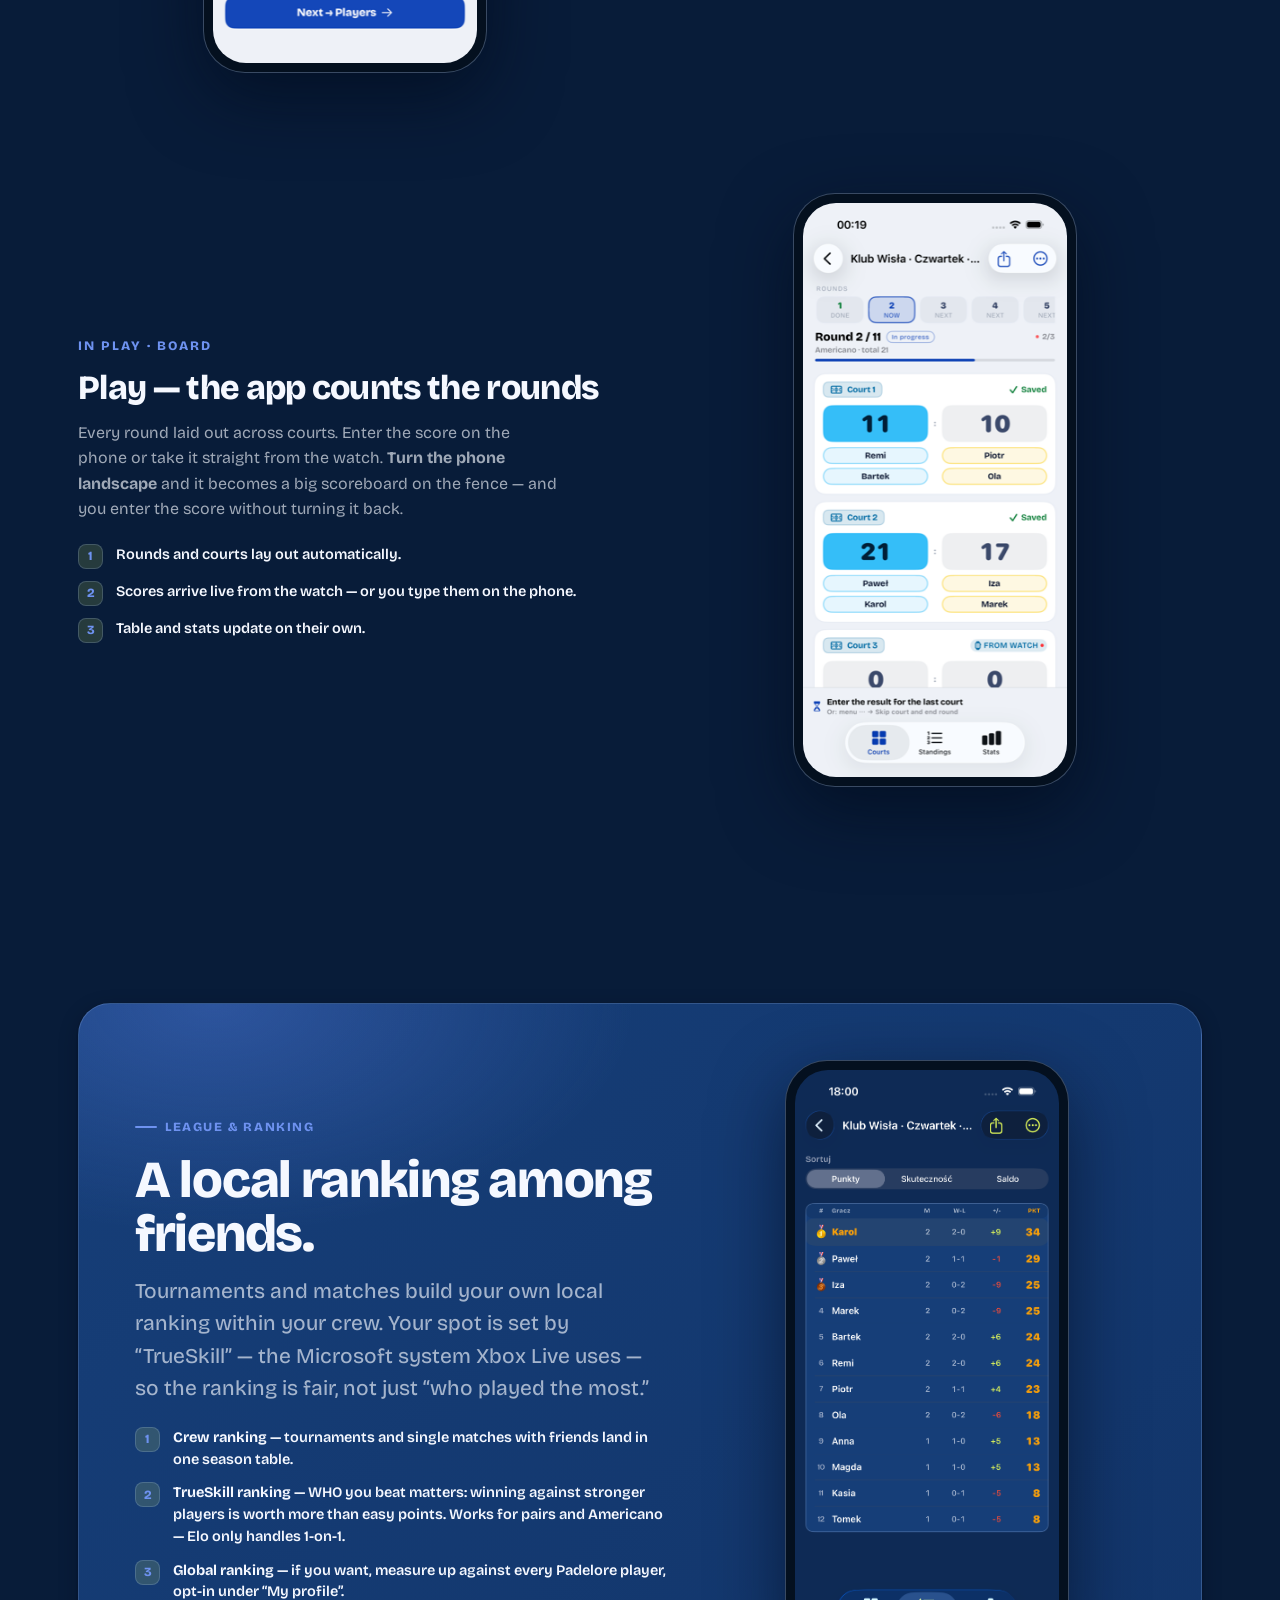
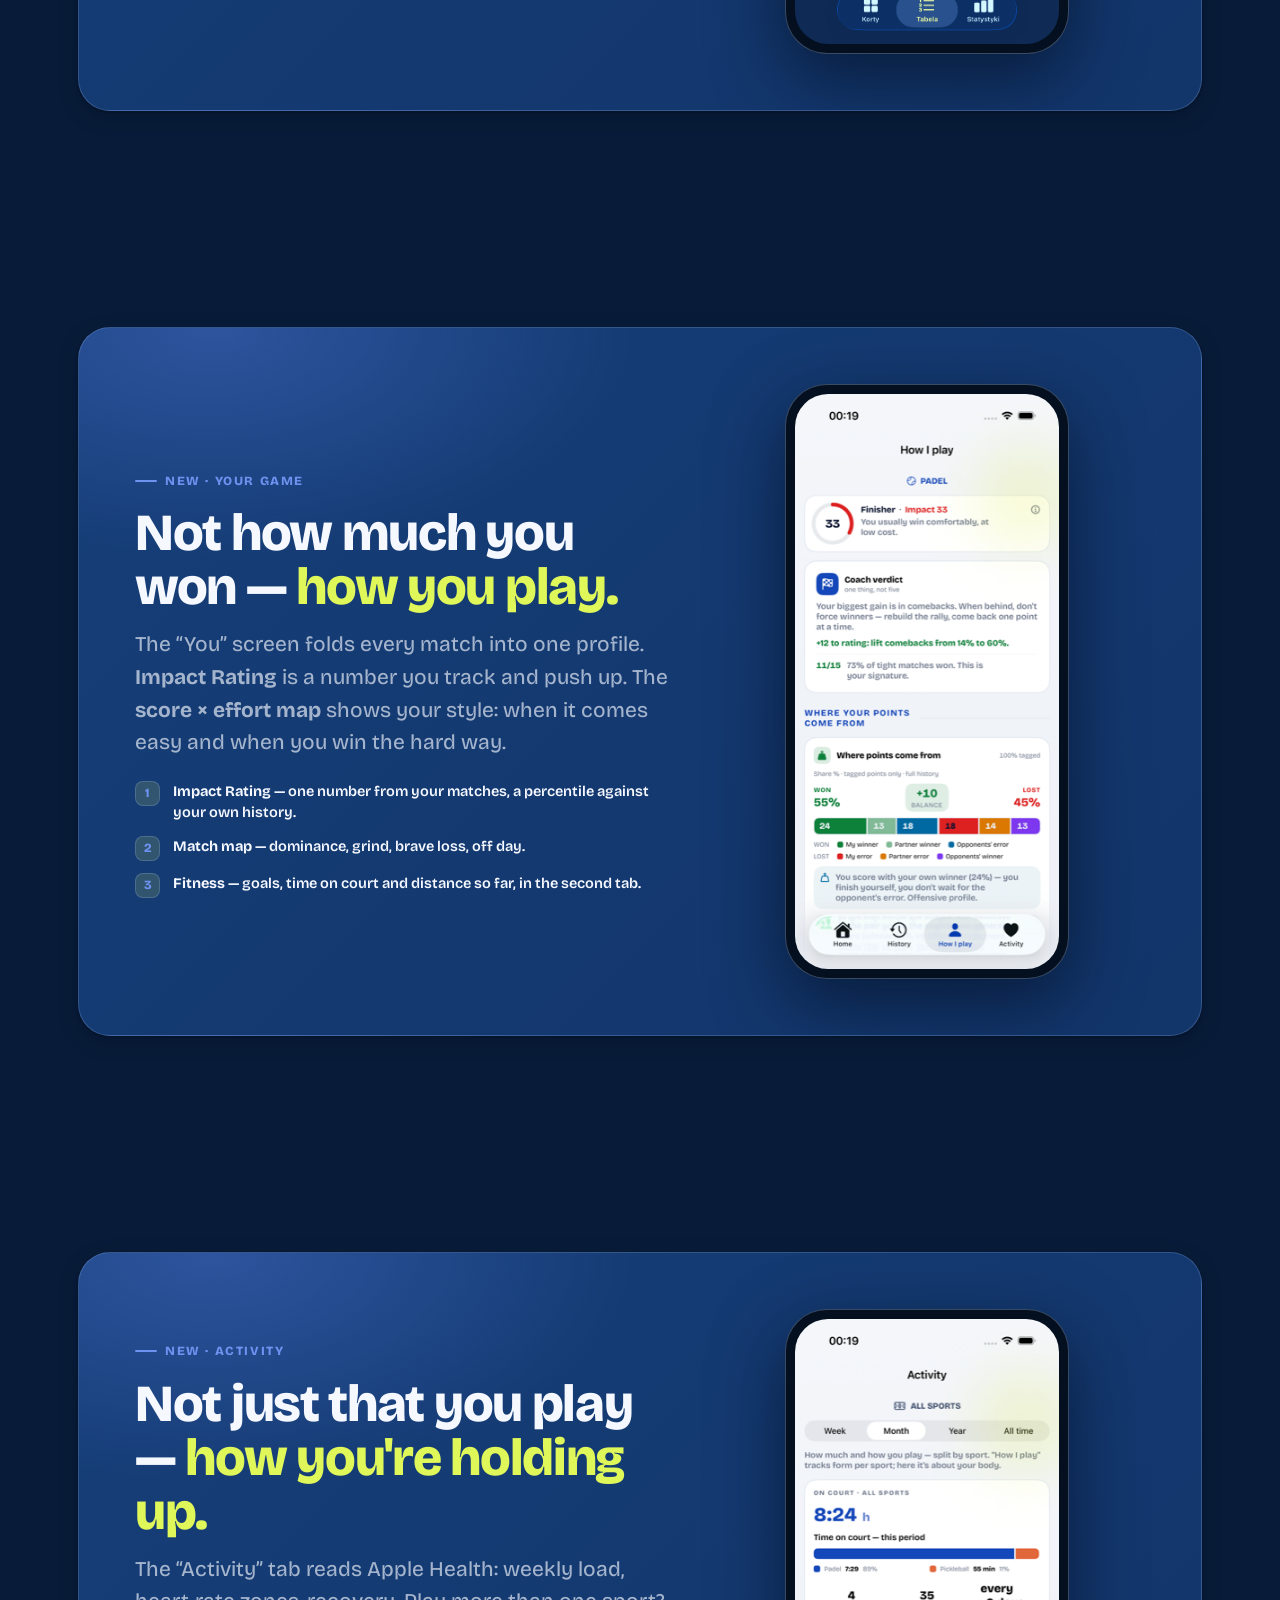
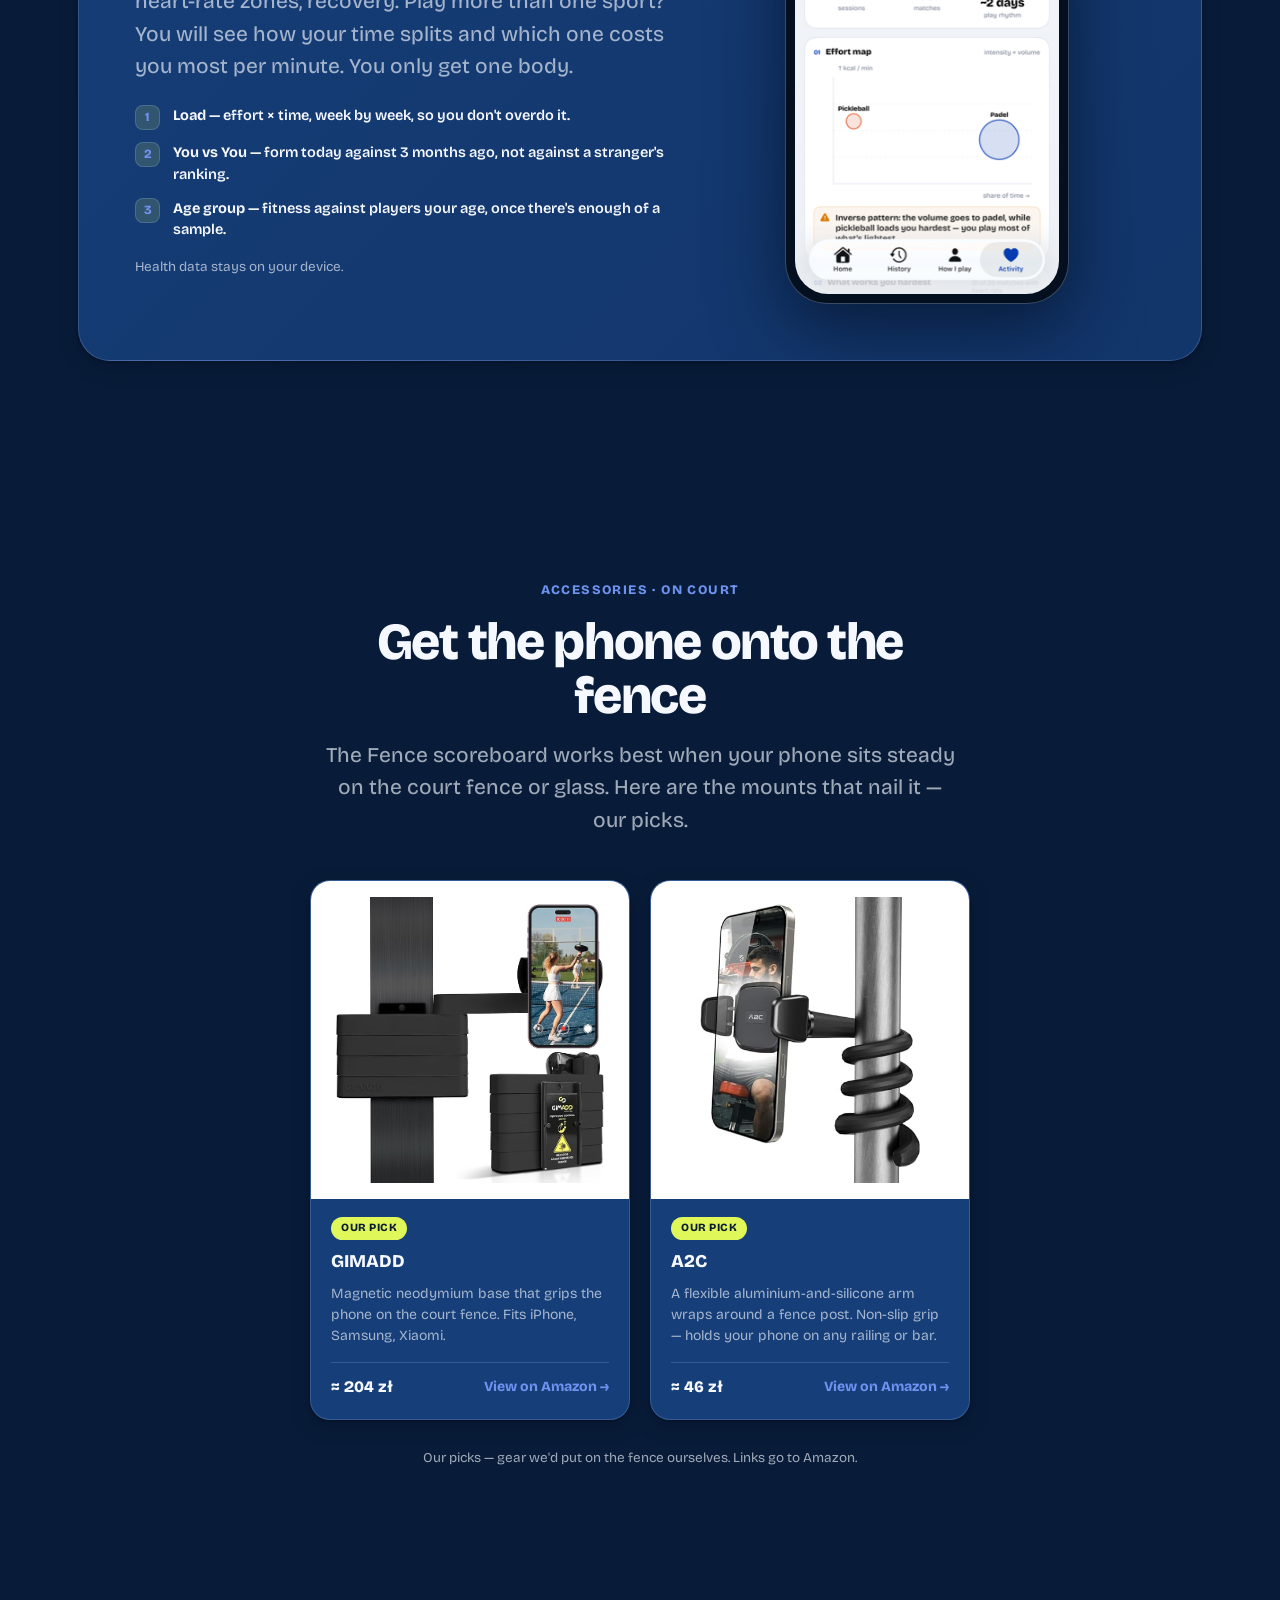
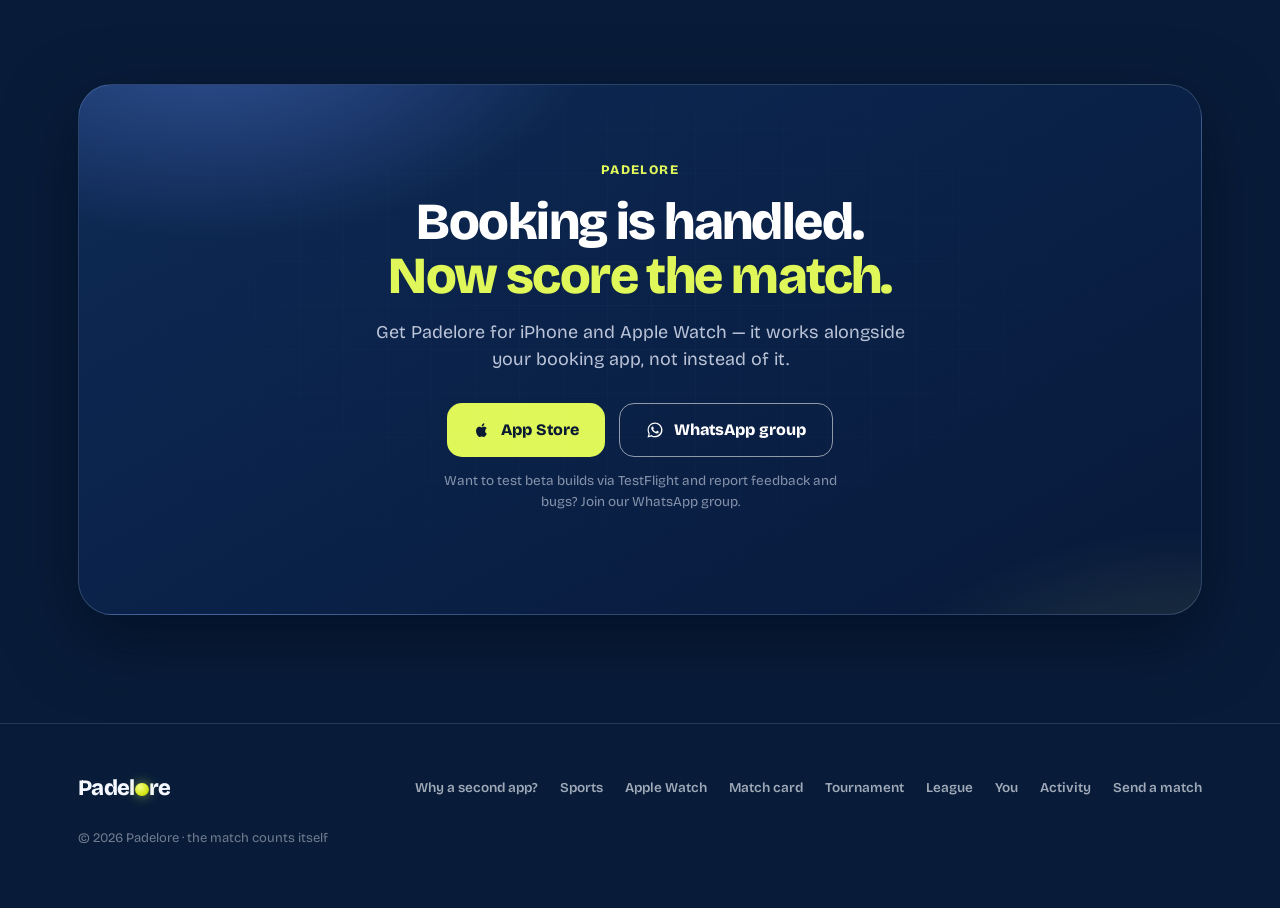
==== commit aed4361c: "feat(landing): zrzuty telefonu w 11 językach — koniec polskiego UI na obcych wersjach Domknięcie teg" ====
--- a/index.html
+++ b/index.html
@@ -337,7 +337,7 @@
       </div>
 
       <div class="reveal in d1 hero-stage">
-        <div class="device floaty"><img src="assets/01-home.png" data-i18n-alt="hero.alt_home" alt="Ekran główny Padelore" loading="eager"></div>
+        <div class="device floaty"><img src="assets/phone/home-en.png" data-i18n-src="assets/phone/home-{lang}.png" data-i18n-alt="hero.alt_home" alt="Ekran główny Padelore" loading="eager"></div>
         <div class="wframe floaty" style="animation-delay:.7s"><img src="assets/watch/home-en.png" data-i18n-src="assets/watch/home-{lang}.png" data-i18n-alt="hero.alt_watch" alt="Padelore na Apple Watch — ekran główny: Graj i Historia"></div>
         <div class="hero-fence floaty" style="animation-delay:1.1s"><div class="lframe"><div class="fenceboard">
           <div class="fb-wmark"><span class="fb-wdot"></span>PADELORE</div>
@@ -447,7 +447,7 @@
 
     <div class="scn reveal">
       <div class="scn-media">
-        <div class="device"><img src="assets/01-home.png" data-i18n-alt="start.alt" alt="Ekran główny Padelore — hero JAK GRAM"></div>
+        <div class="device"><img src="assets/phone/home-en.png" data-i18n-src="assets/phone/home-{lang}.png" data-i18n-alt="start.alt" alt="Ekran główny Padelore — hero JAK GRAM"></div>
       </div>
       <div>
         <div class="scn-num" data-i18n="start.num">KROK 0 · WEJŚCIE</div>
@@ -483,7 +483,7 @@
             <p data-i18n="watch.s1_p">„Pojedynczy mecz" 2v2 — Drużyna A i B. Wpisz graczy z listy, kontaktów albo ręcznie, dodaj punktację. Sekundy, nie minuty.</p>
             <span class="hint" data-i18n="watch.s1_hint">📱 Ekran „Gracze" 2v2</span>
           </div>
-          <div class="fl-media"><div class="device"><img src="assets/02-single-players.png" data-i18n-alt="watch.s1_alt" alt="Konfiguracja meczu 2v2 — dwie pary"></div></div>
+          <div class="fl-media"><div class="device"><img src="assets/phone/players-en.png" data-i18n-src="assets/phone/players-{lang}.png" data-i18n-alt="watch.s1_alt" alt="Konfiguracja meczu 2v2 — dwie pary"></div></div>
         </div>
         <!-- 2 wybór zegarka -->
         <div class="fl-slide" data-i="1">
@@ -560,7 +560,7 @@
     </div>
     <div class="scn flip reveal">
       <div class="scn-media">
-        <div class="wframe" style="width:250px"><img src="assets/watch/score-en.png" data-i18n-src="assets/watch/score-{lang}.png" alt="Apple Watch — punktowanie meczu na żywo"></div>
+        <div class="wframe" style="width:250px"><img src="assets/watch/result-en.png" data-i18n-src="assets/watch/result-{lang}.png" data-i18n-alt="mecz.watch_alt" alt="Apple Watch — koniec meczu, wynik zapisany"></div>
       </div>
       <div>
         <div class="scn-num" data-i18n="twatch.num">NA ZEGARKU · 1 TAP</div>
@@ -631,7 +631,7 @@
     <!-- 1: Option C (format + tryb z singlem) -->
     <div class="scn reveal">
       <div class="scn-media">
-        <div class="device"><img src="assets/screens-19/03-wizard-format.png" alt="Kreator turnieju — Format i tryb (Americano/Mexicano, singiel)"></div>
+        <div class="device"><img src="assets/phone/wizard-en.png" data-i18n-src="assets/phone/wizard-{lang}.png" alt="Kreator turnieju — Format i tryb (Americano/Mexicano, singiel)"></div>
       </div>
       <div>
         <div class="scn-num" data-i18n="tour.s1_num">KROK 1 · KONFIGURACJA</div>
@@ -647,7 +647,7 @@
 
     <!-- 2: real live board (tboard) -->
     <div class="scn flip reveal">
-      <div class="scn-media"><div class="device"><img src="assets/screens-19/05-tournament.png" alt="Turniej na żywo — korty, wyniki, wynik z Apple Watch"></div></div>
+      <div class="scn-media"><div class="device"><img src="assets/phone/tournament-en.png" data-i18n-src="assets/phone/tournament-{lang}.png" alt="Turniej na żywo — korty, wyniki, wynik z Apple Watch"></div></div>
       <div>
         <div class="scn-num" data-i18n="tour.s2_num">W TRAKCIE · TABLICA</div>
         <h3 data-i18n="tour.s2_h">Graj — apka liczy rundy</h3>
@@ -698,7 +698,7 @@
         </ul>
       </div>
       <div style="display:flex;justify-content:center">
-        <div class="device"><img src="assets/screens-19/06-stats.png" alt="Statystyki — Jak gram, Impact Rating, archetyp"></div>
+        <div class="device"><img src="assets/phone/stats-en.png" data-i18n-src="assets/phone/stats-{lang}.png" alt="Statystyki — Jak gram, Impact Rating, archetyp"></div>
       </div>
     </div>
   </div>
@@ -720,7 +720,7 @@
         <p class="muted" style="font-size:13.5px;margin-top:16px" data-i18n="akt.privacy">Dane zdrowotne zostają na Twoim urządzeniu.</p>
       </div>
       <div style="display:flex;justify-content:center">
-        <div class="device"><img src="assets/screens-19/09-activity.png" alt="Aktywność — czas na korcie, rytm tygodni, obciążenie z Apple Health"></div>
+        <div class="device"><img src="assets/phone/activity-en.png" data-i18n-src="assets/phone/activity-{lang}.png" alt="Aktywność — czas na korcie, rytm tygodni, obciążenie z Apple Health"></div>
       </div>
     </div>
   </div>
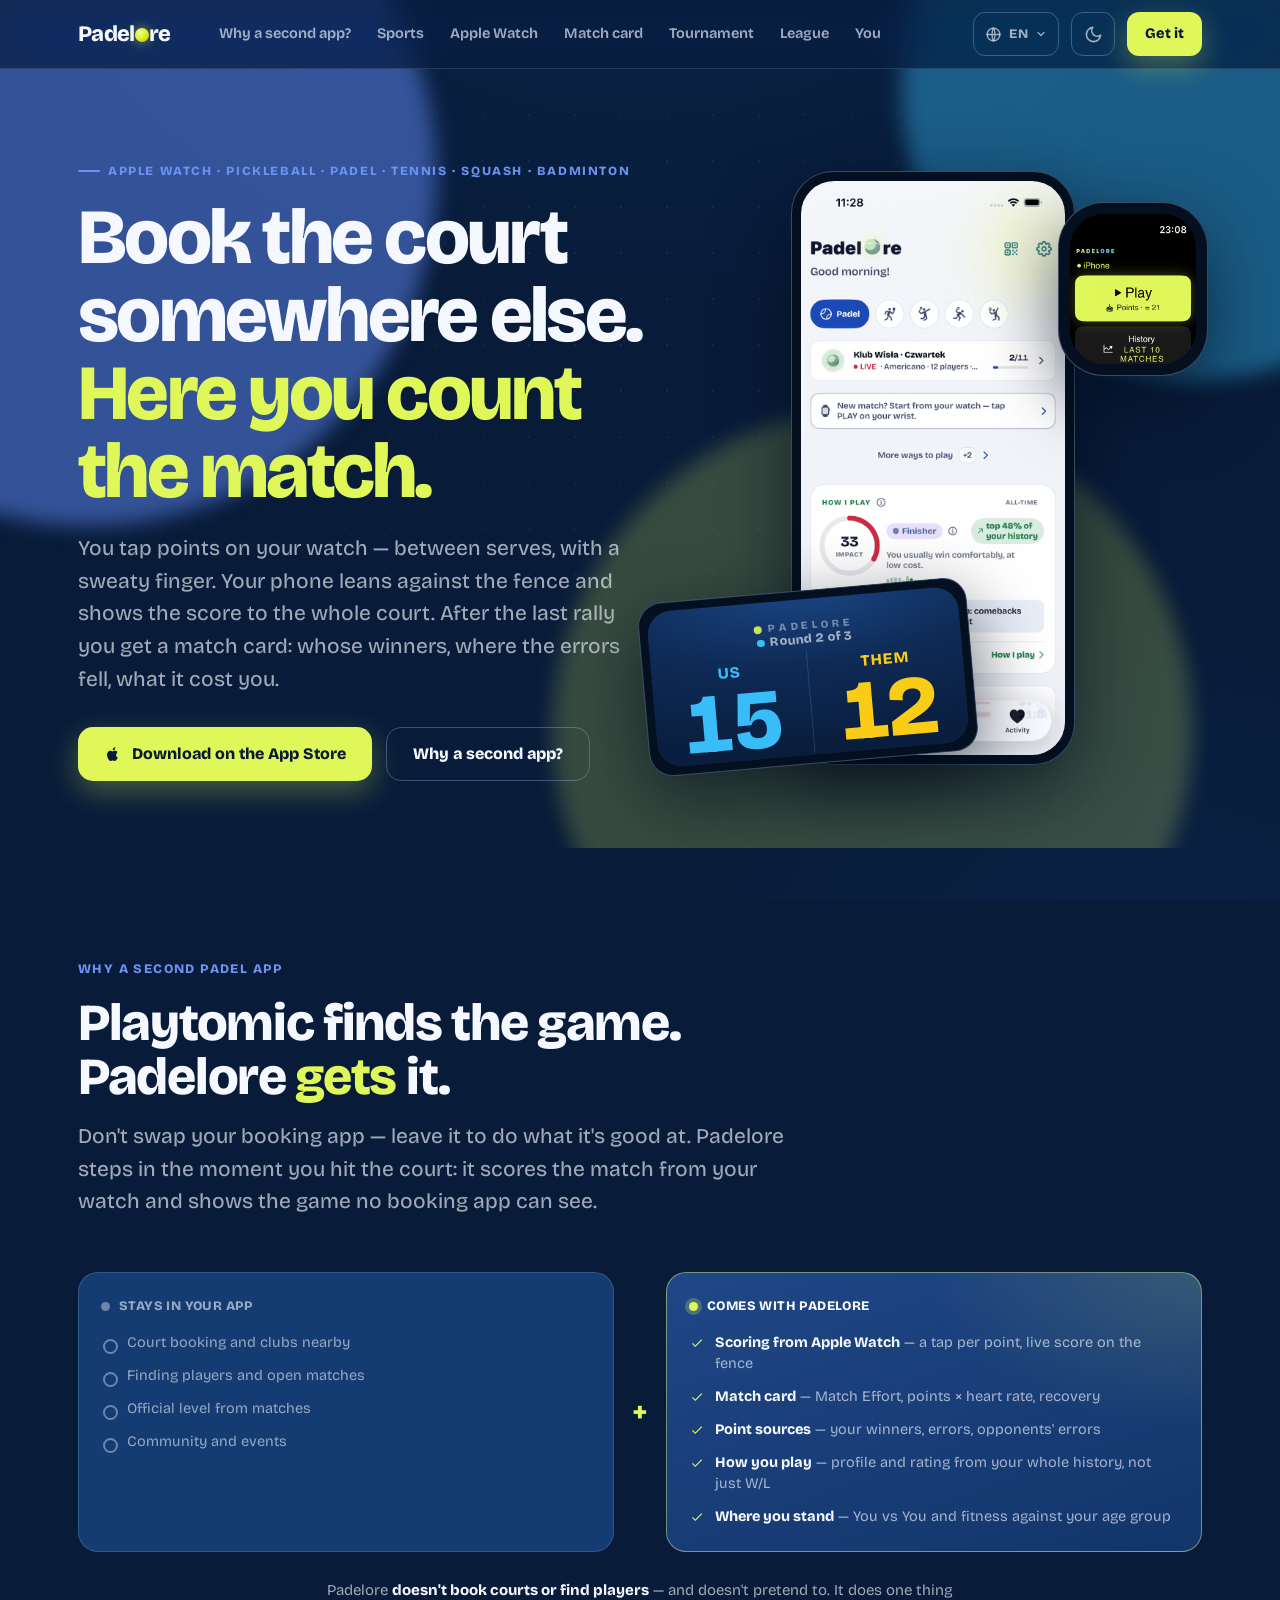
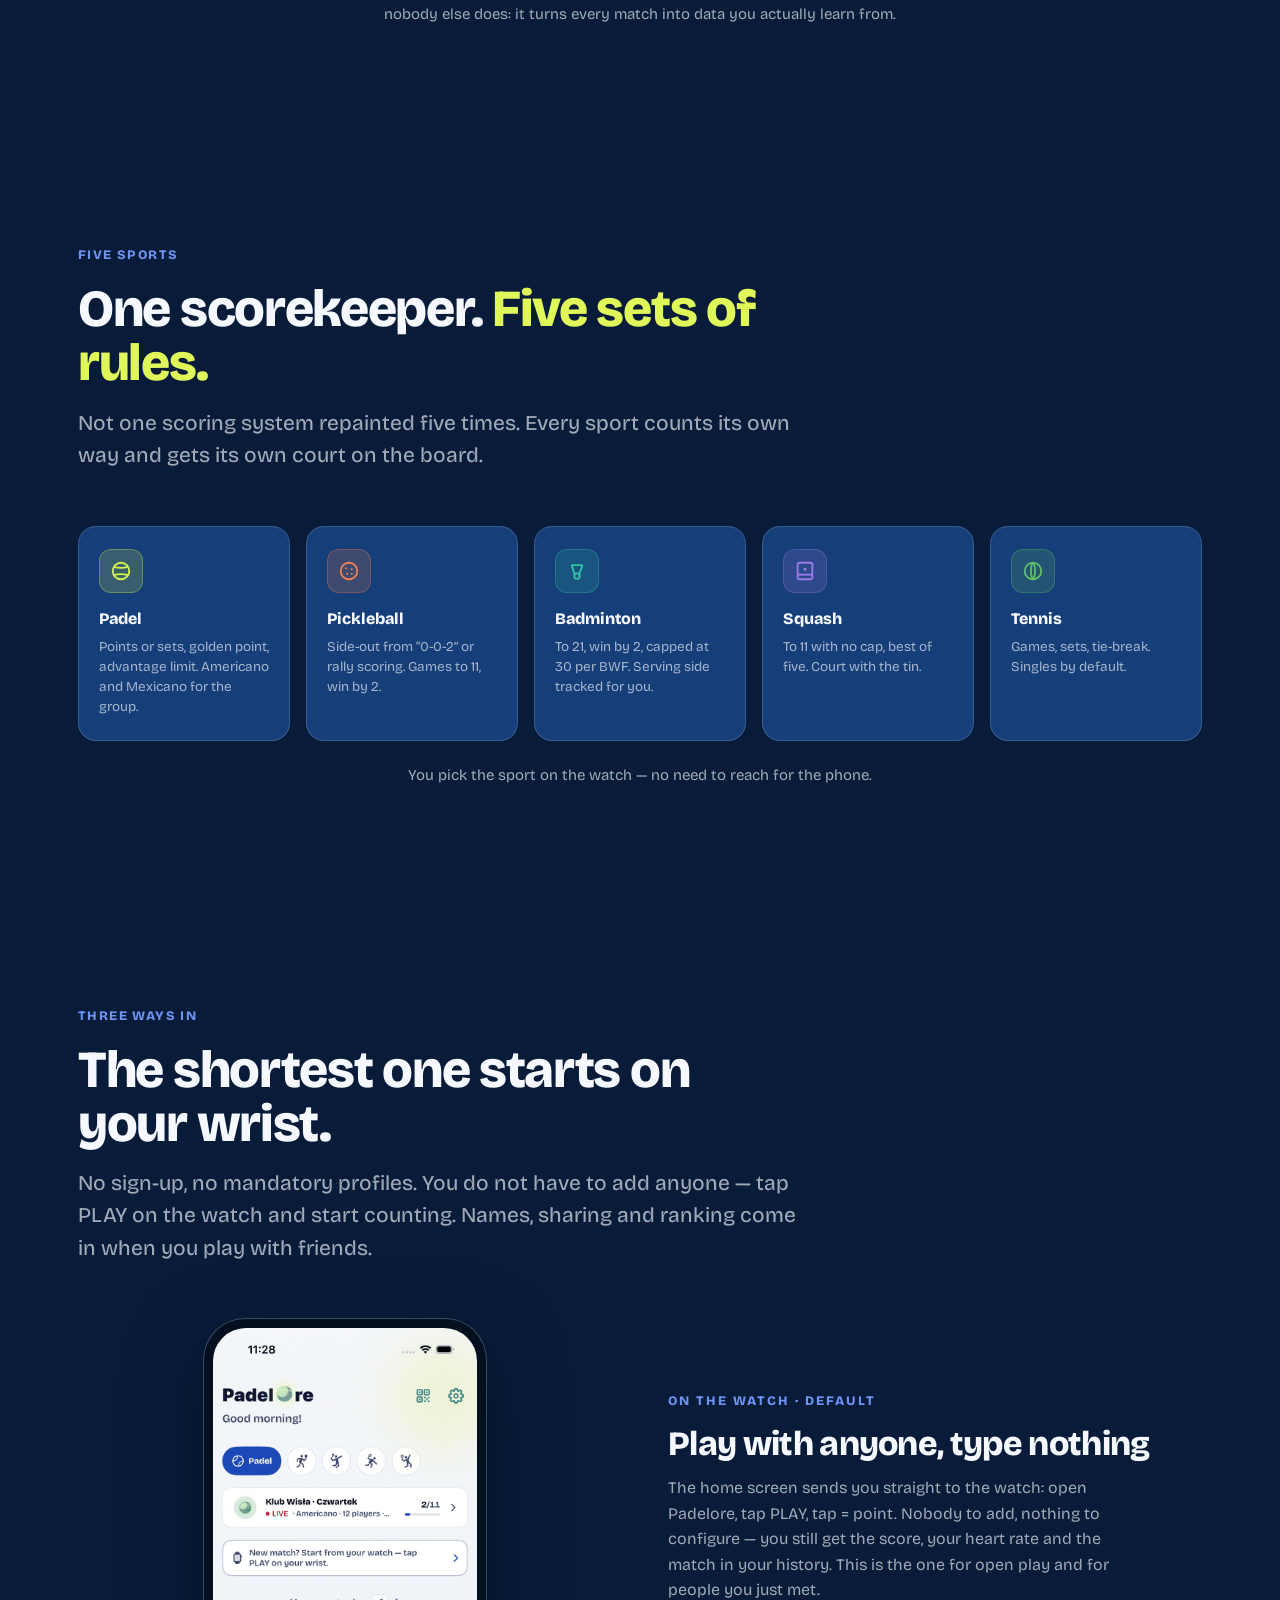
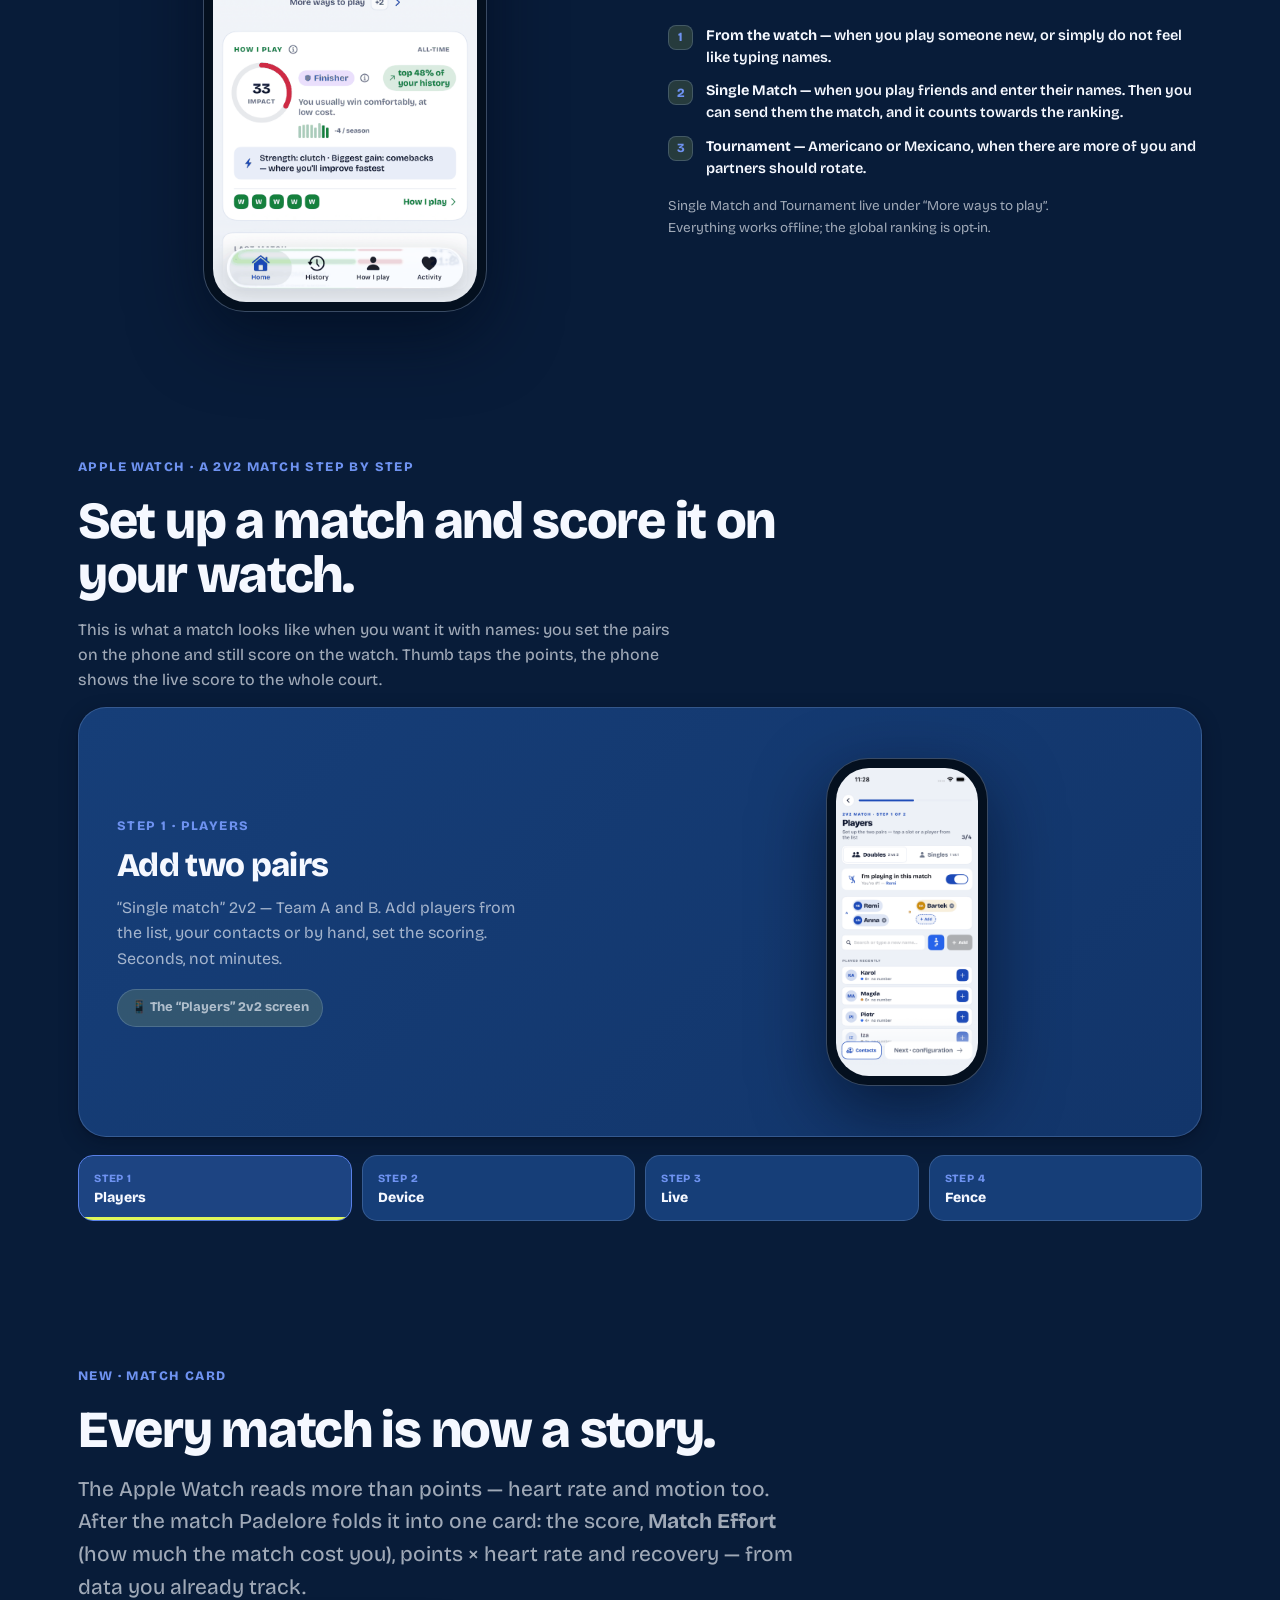
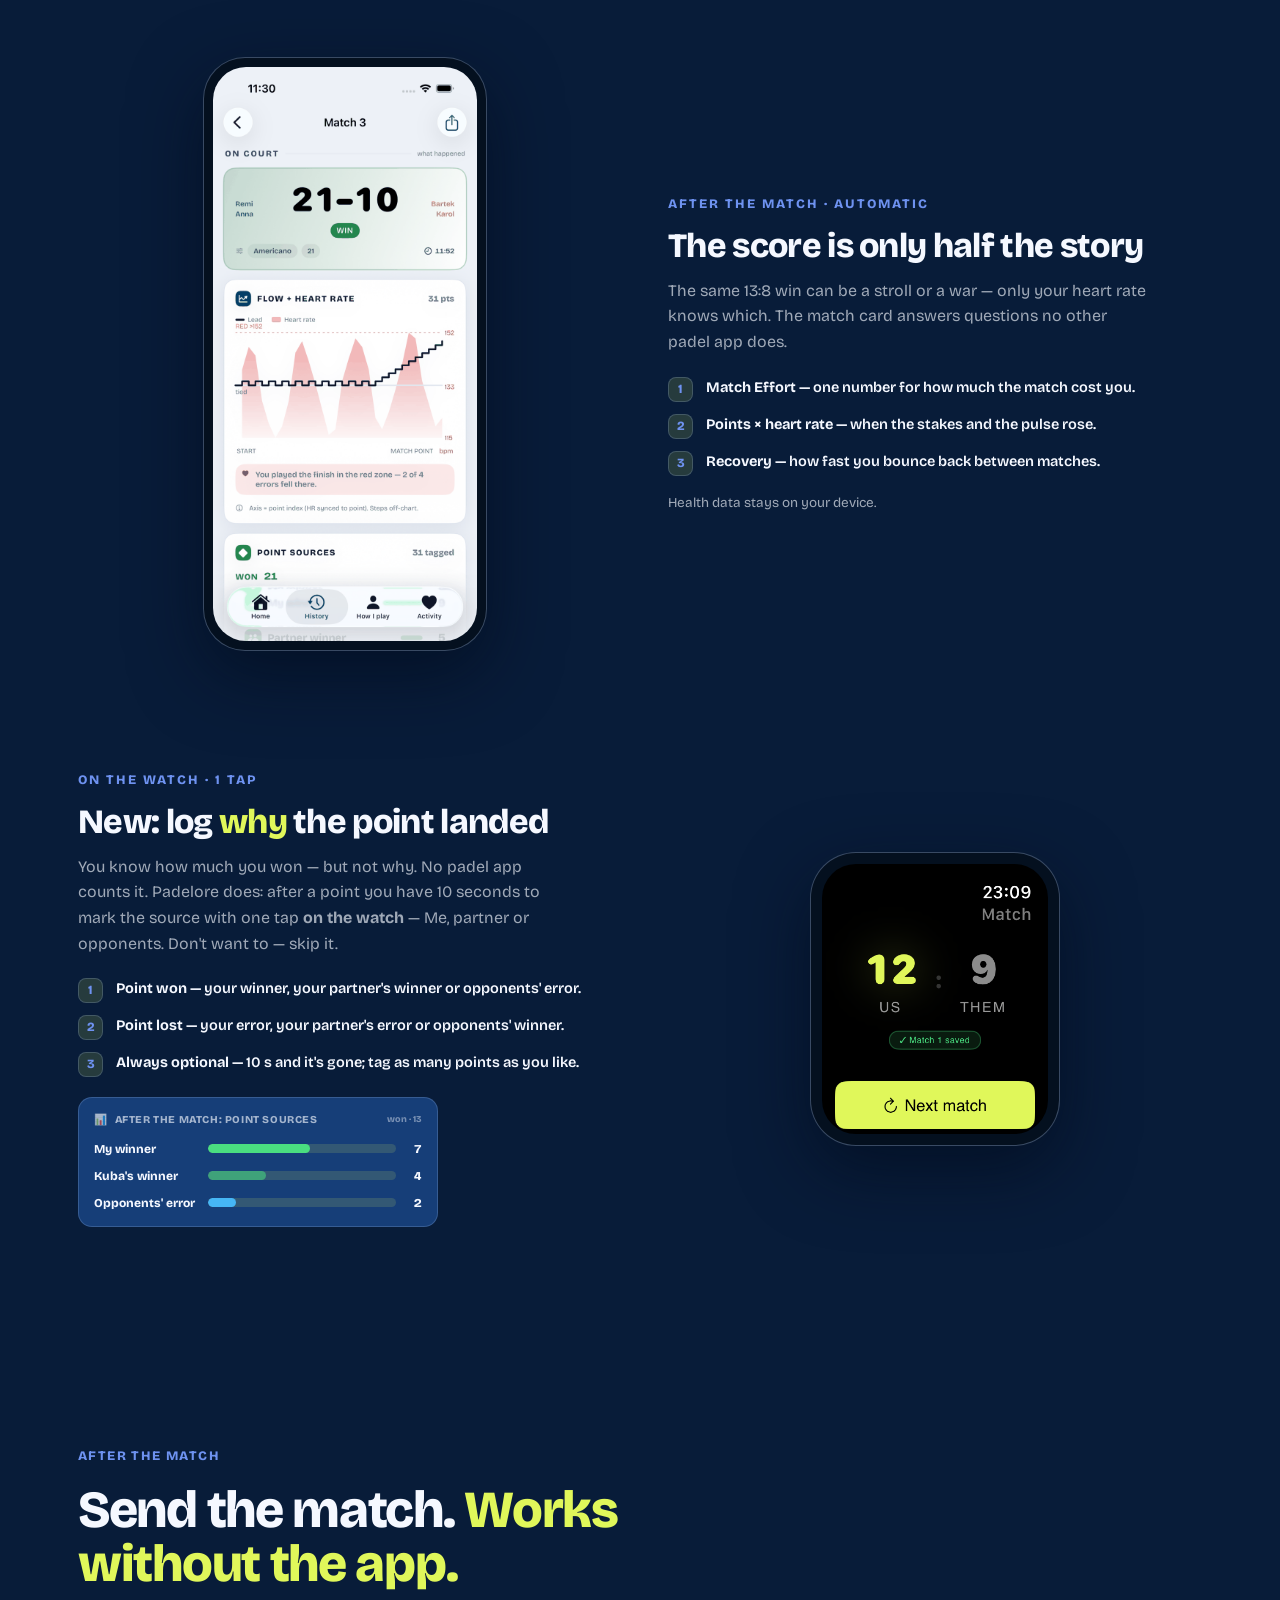
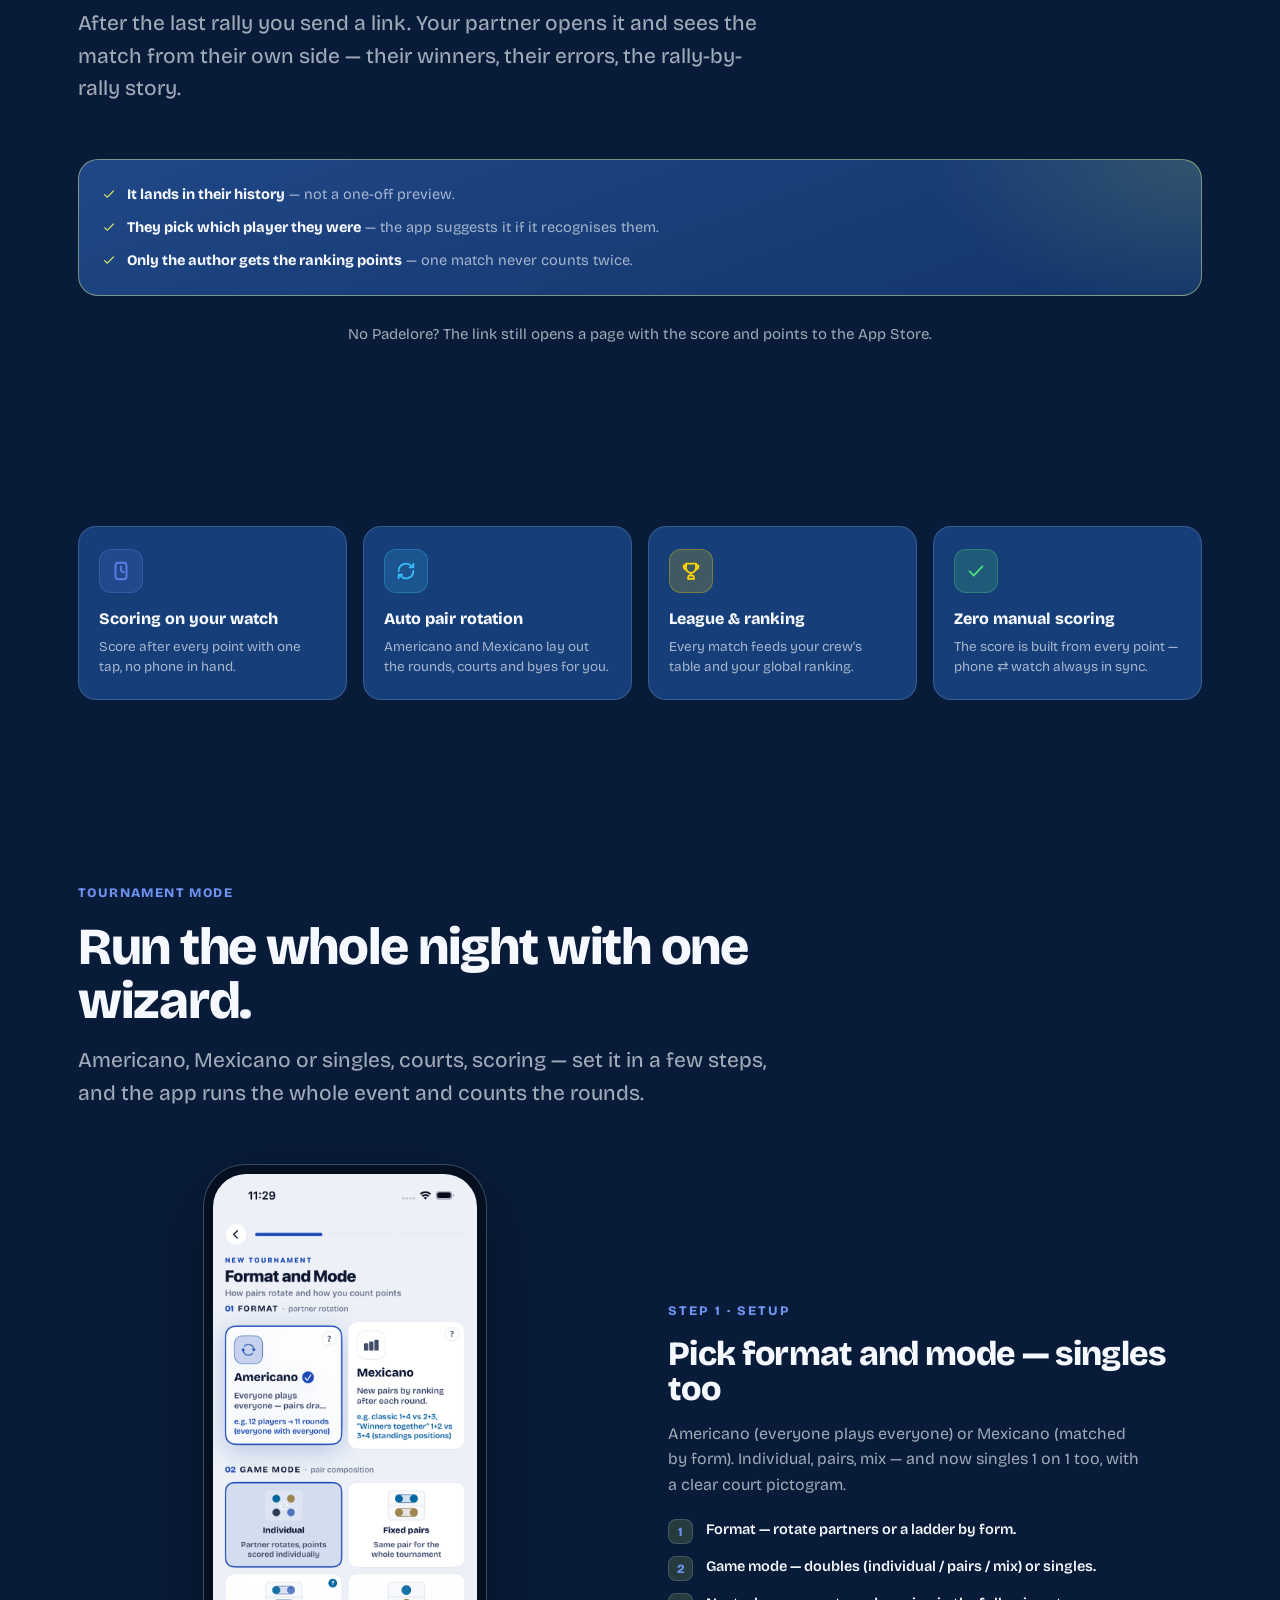
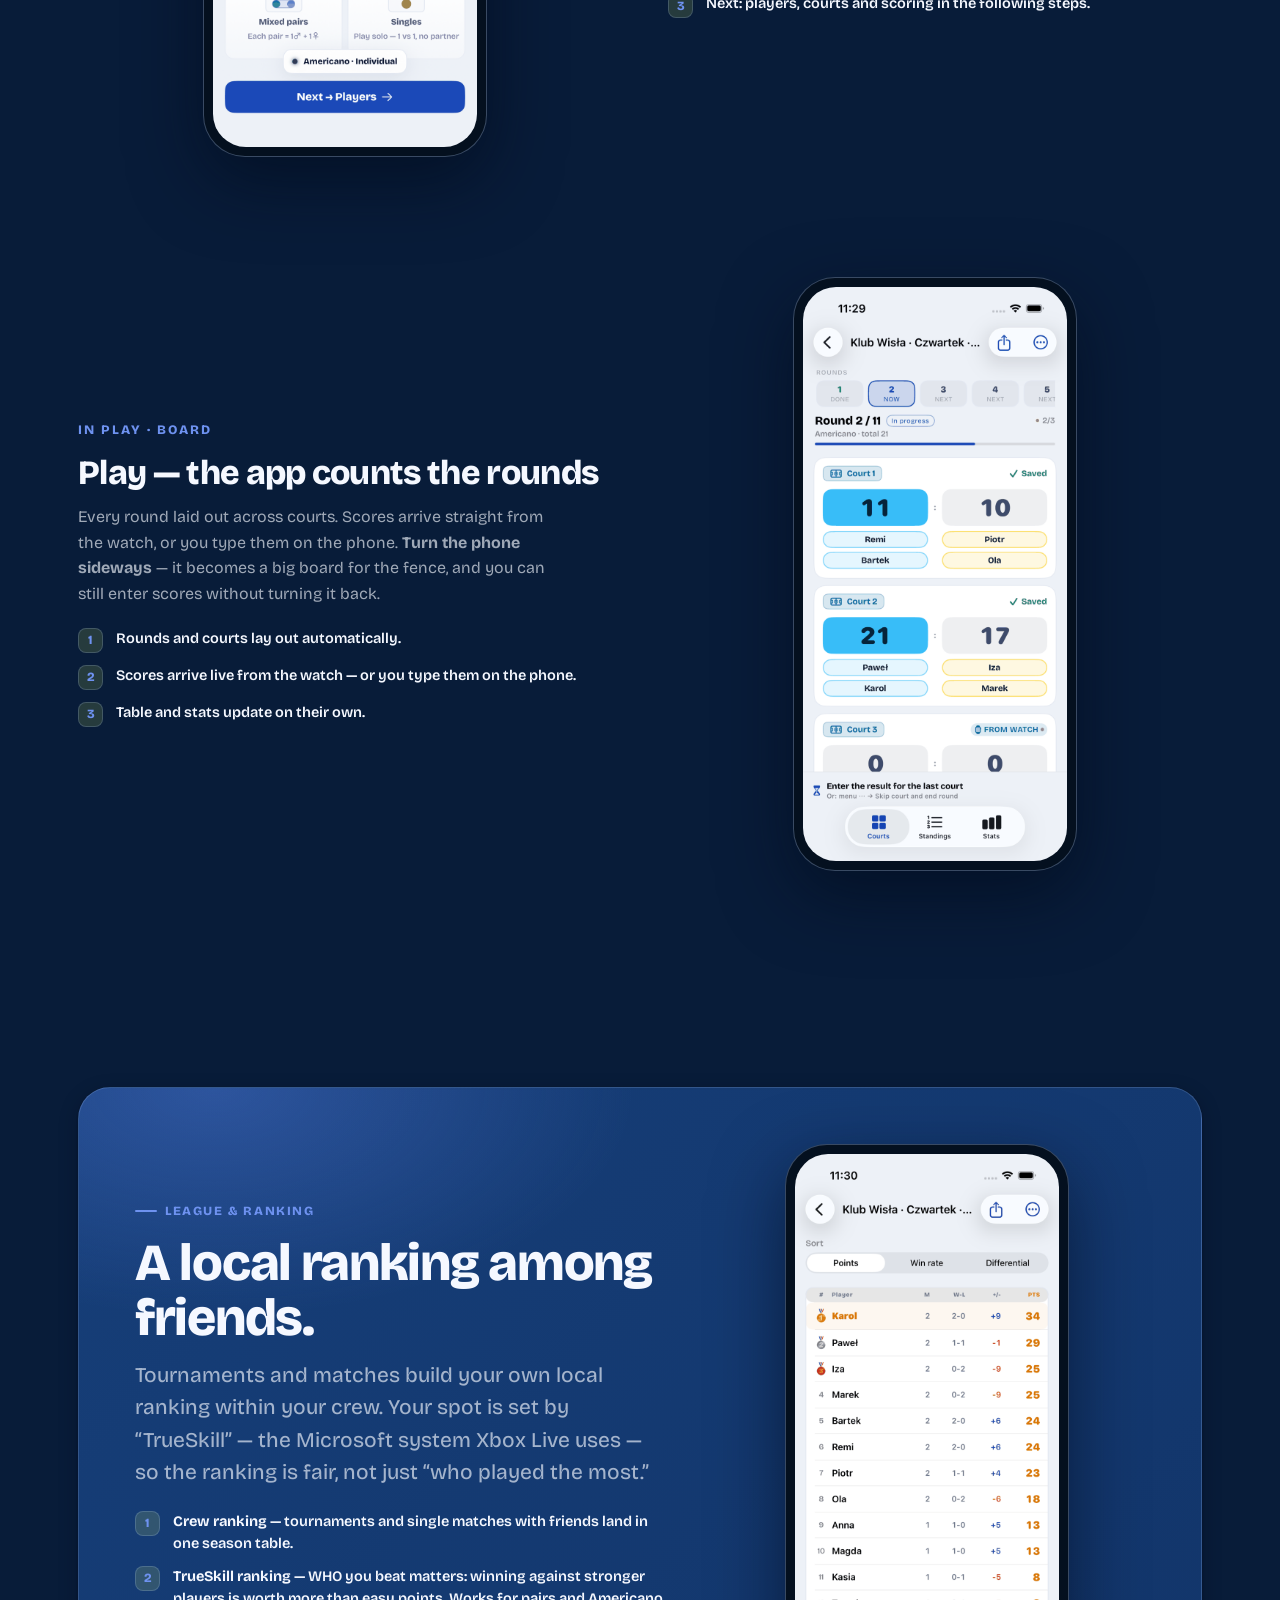
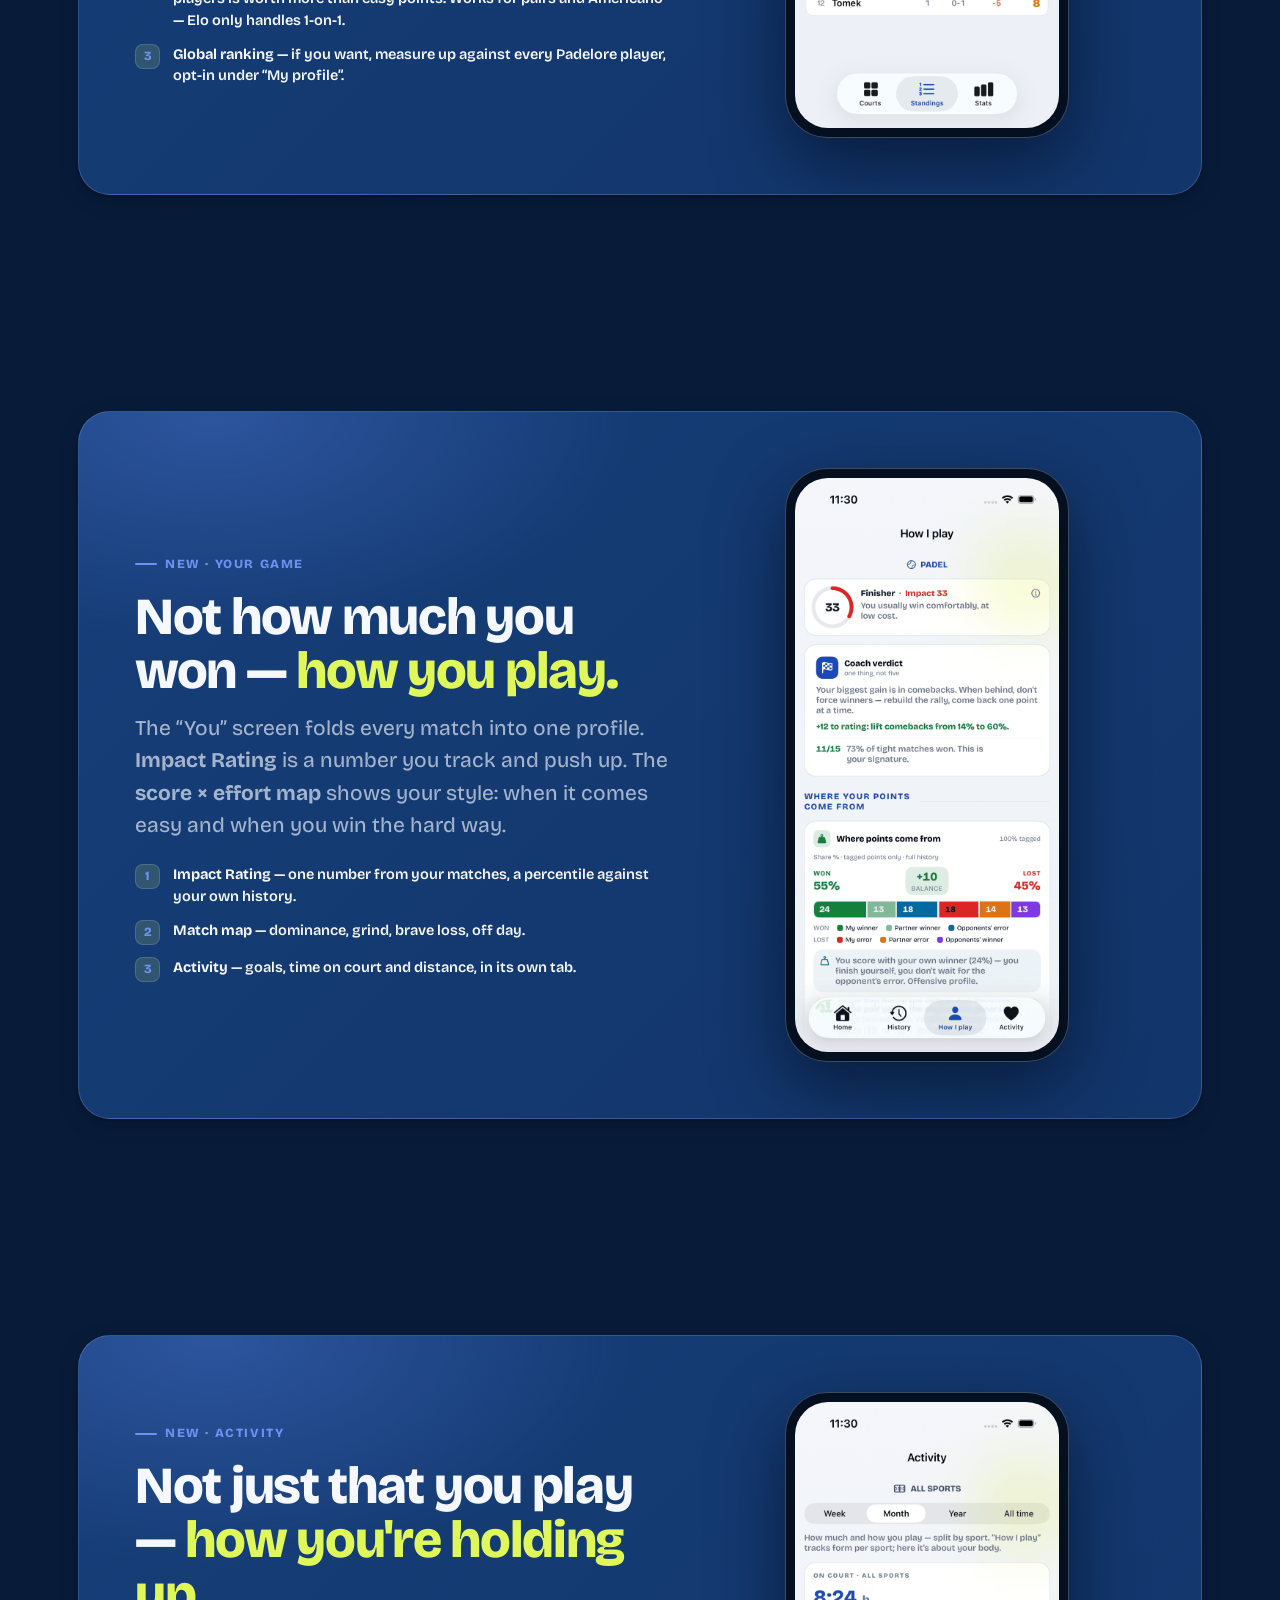
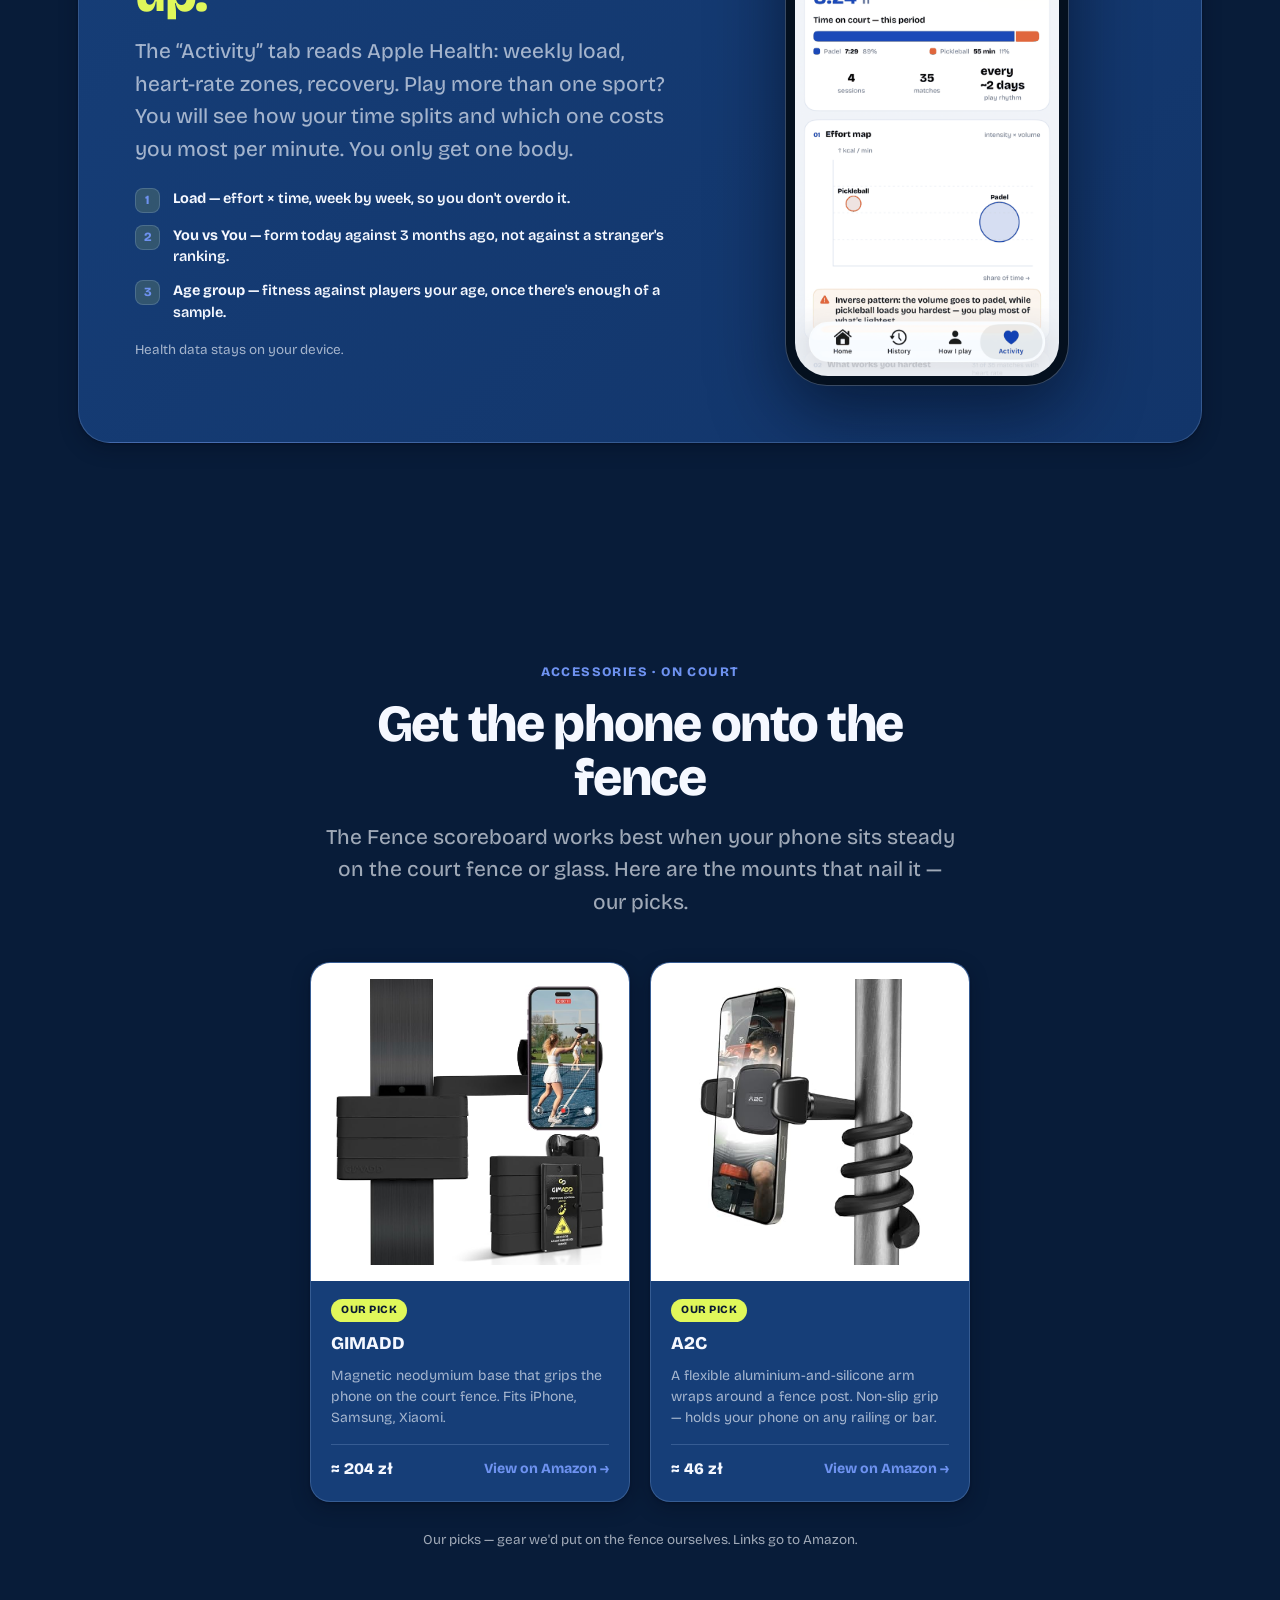
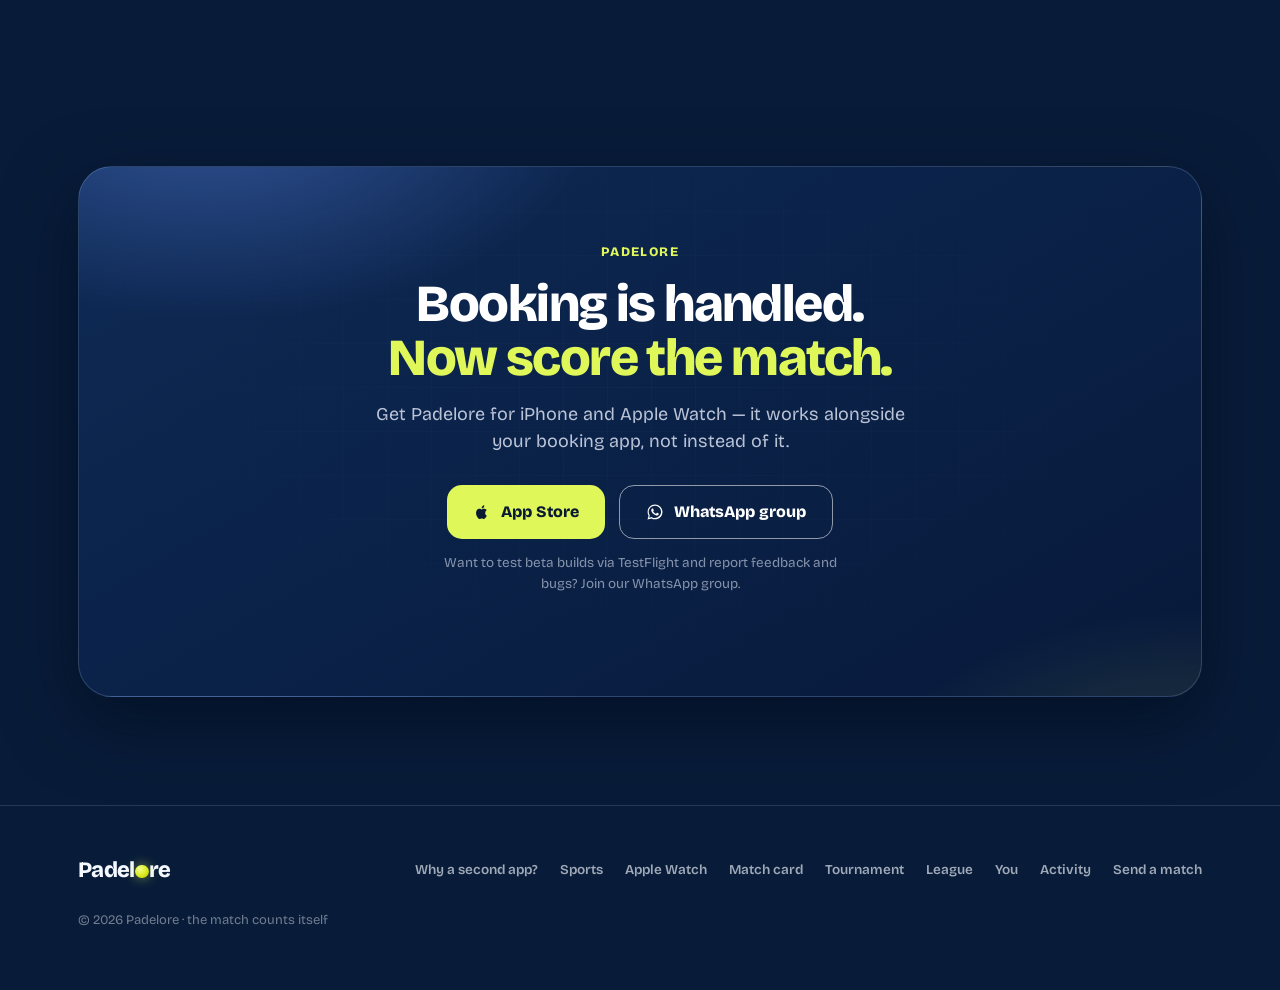
==== commit 81ff4b78: "feat(landing): karta meczu i tabela ligowa w 11 językach — koniec polskich zrzutów Ostatnie dwa ekra" ====
--- a/index.html
+++ b/index.html
@@ -544,7 +544,7 @@
     </div>
     <div class="scn reveal">
       <div class="scn-media">
-        <div class="device"><img src="assets/screens-19/10-matchcard.png" data-i18n-alt="mecz.card_alt" alt="Karta meczu — wynik, kluczowe momenty i szczyt tętna, koszt meczu (Match Effort)"></div>
+        <div class="device"><img src="assets/phone/matchcard-en.png" data-i18n-src="assets/phone/matchcard-{lang}.png" data-i18n-alt="mecz.card_alt" alt="Karta meczu — wynik, kluczowe momenty i szczyt tętna, koszt meczu (Match Effort)"></div>
       </div>
       <div>
         <div class="scn-num" data-i18n="mecz.num">PO MECZU · AUTOMATYCZNIE</div>
@@ -677,7 +677,7 @@
         </ul>
       </div>
       <div style="display:flex;justify-content:center">
-        <div class="device"><img src="assets/screens-19/08-standings.png" alt="Liga i ranking — tabela na żywo"></div>
+        <div class="device"><img src="assets/phone/standings-en.png" data-i18n-src="assets/phone/standings-{lang}.png" alt="Liga i ranking — tabela na żywo"></div>
       </div>
     </div>
   </div>
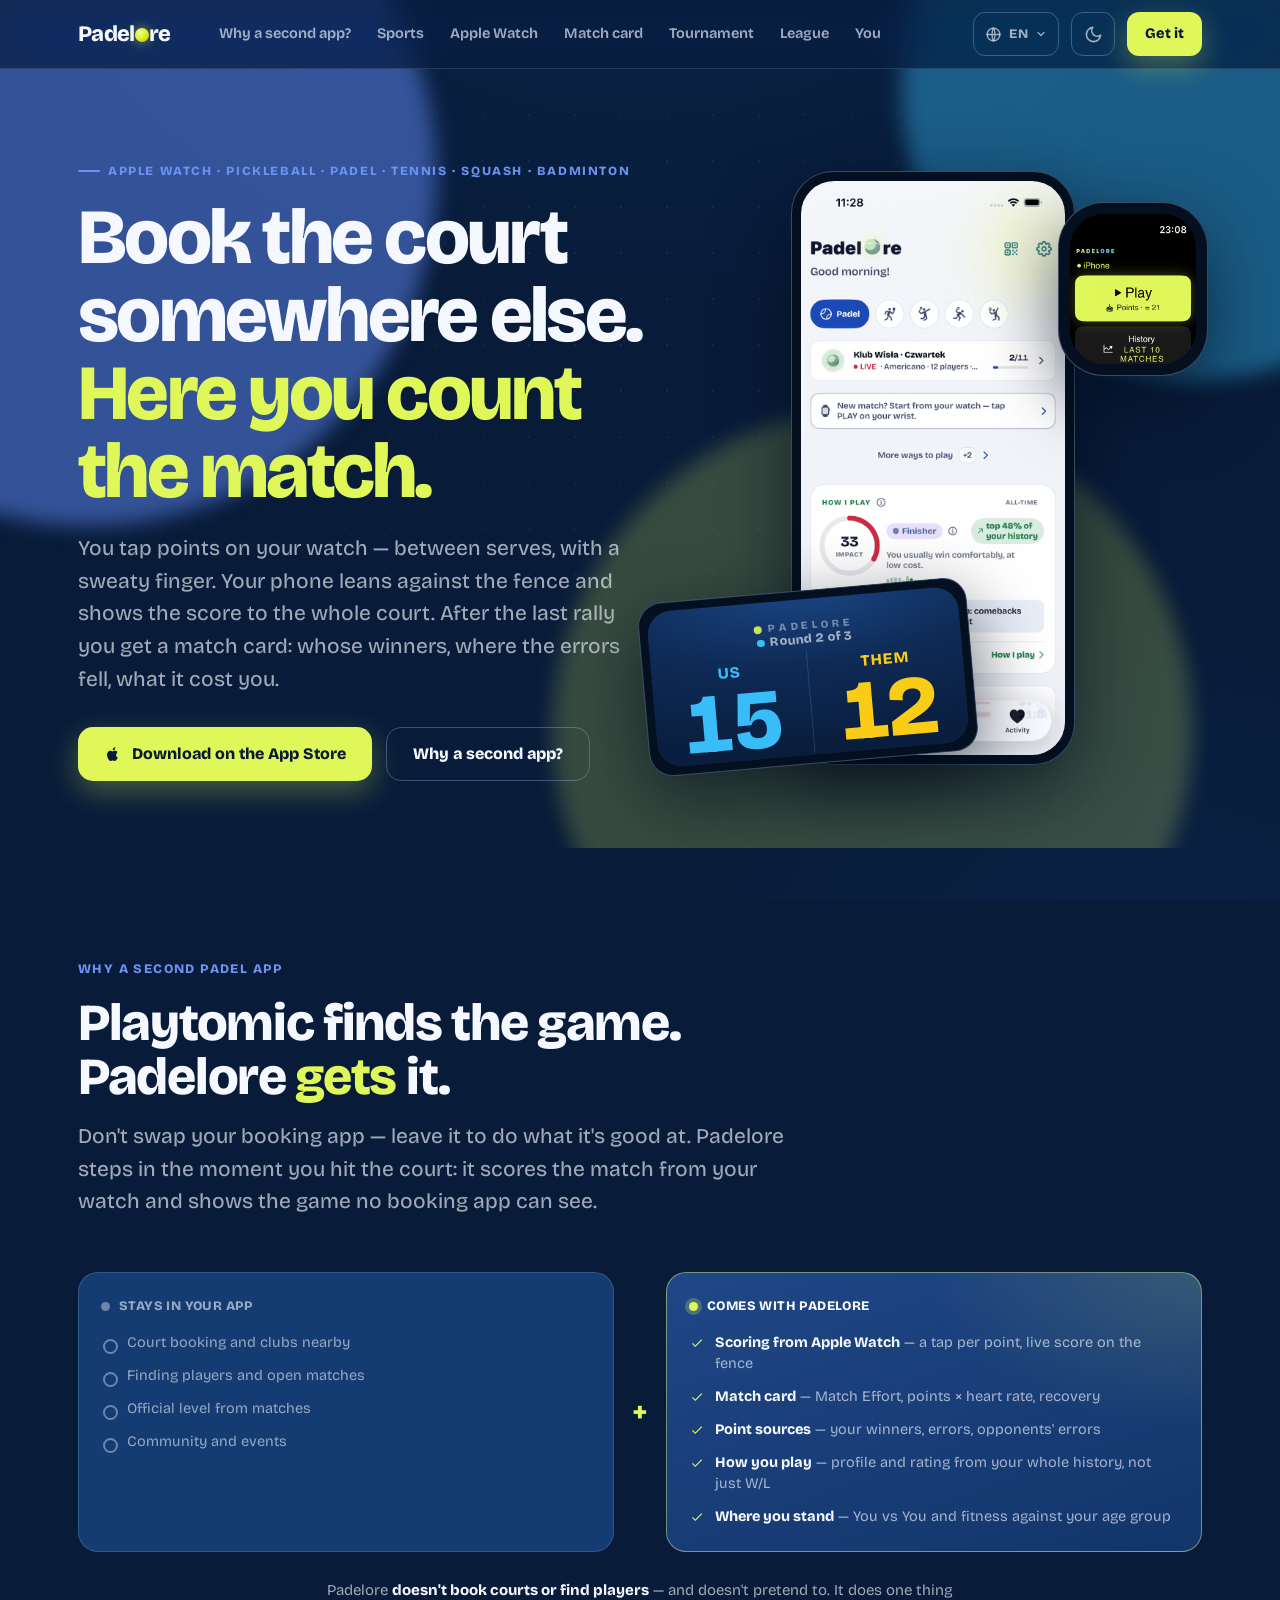
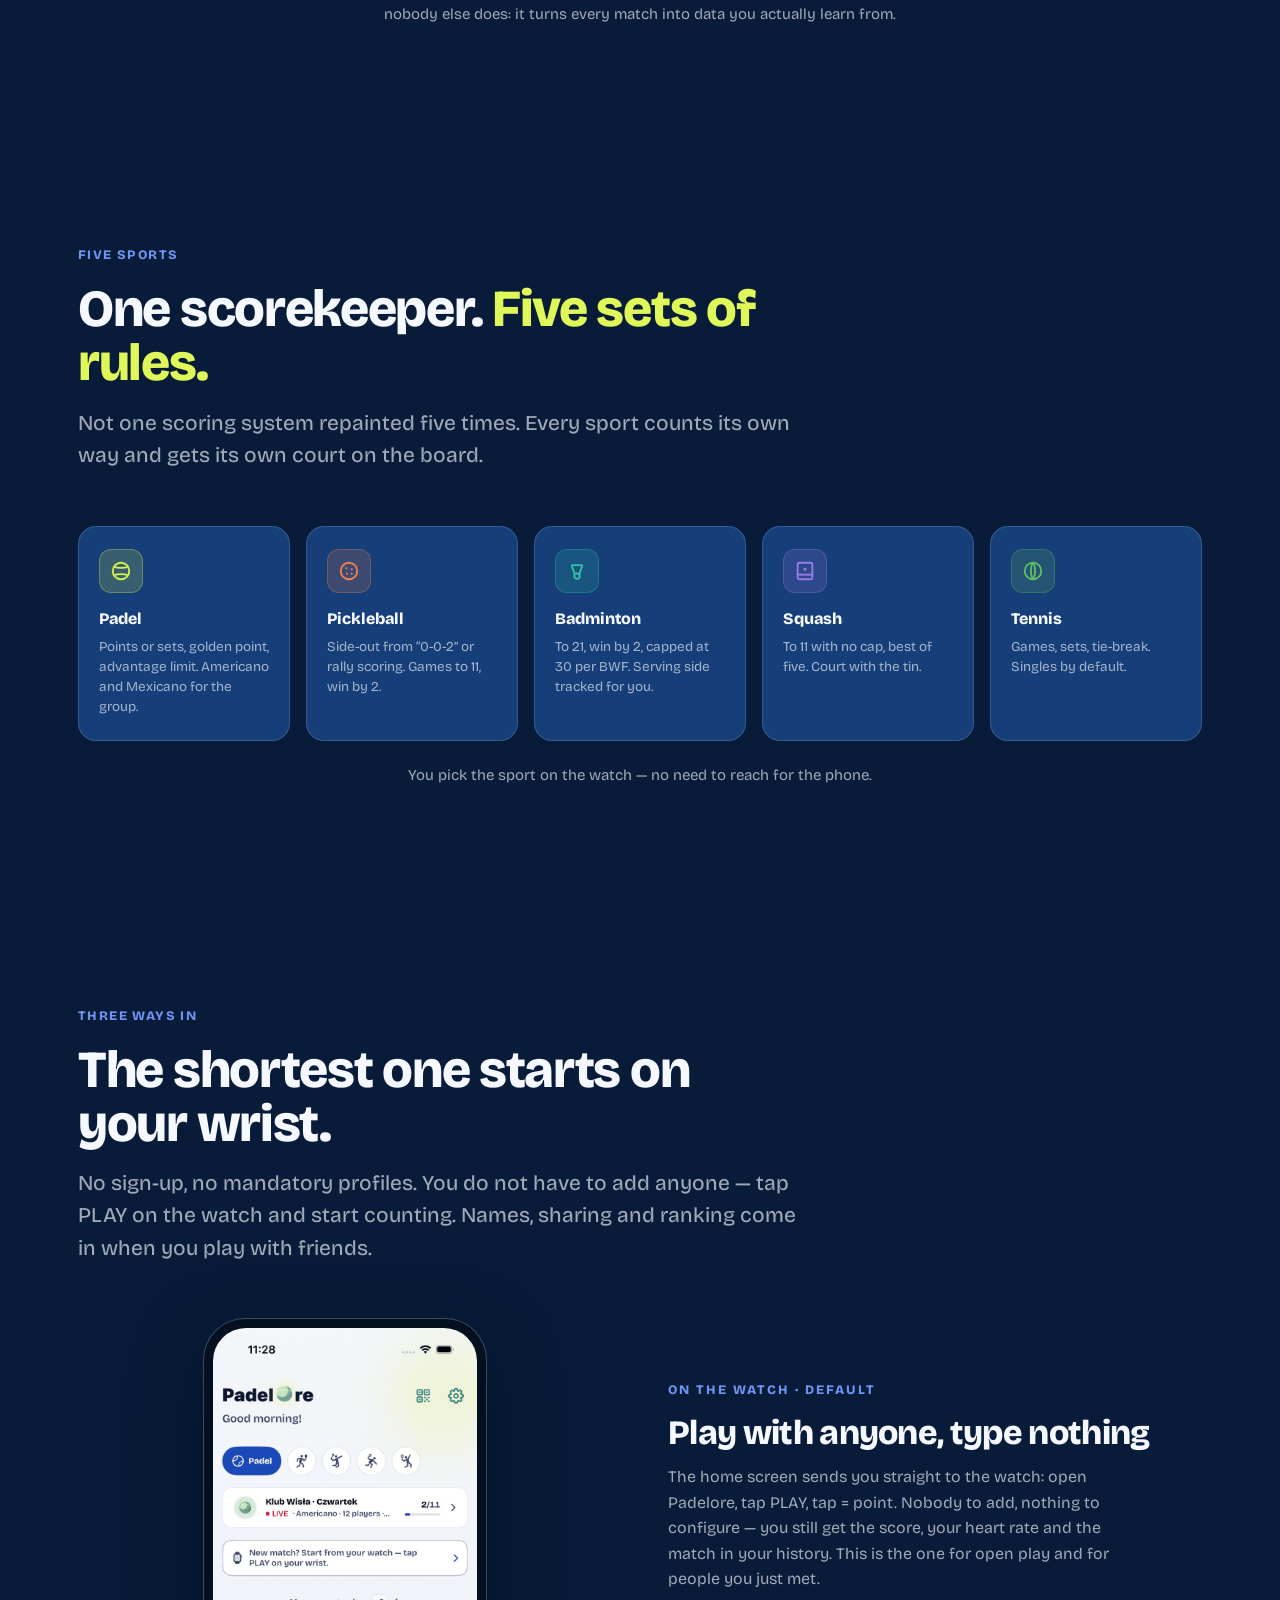
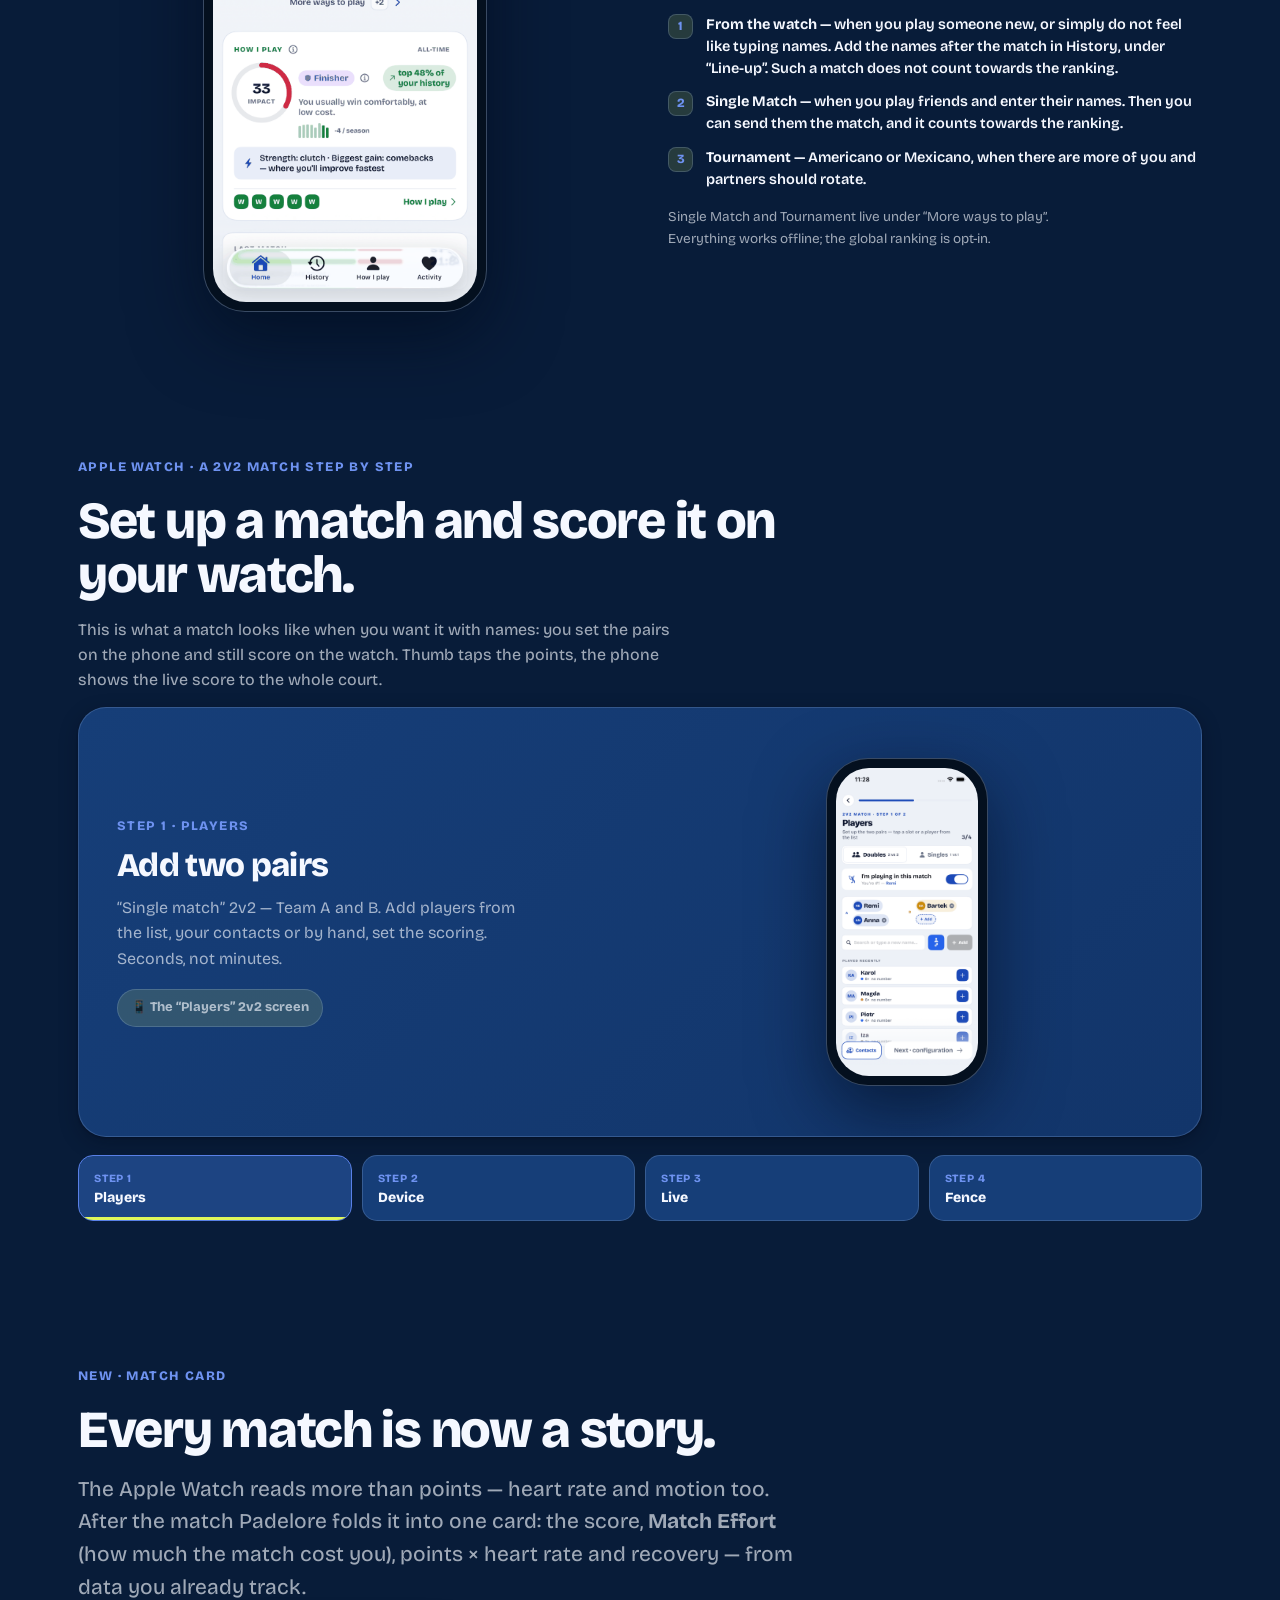
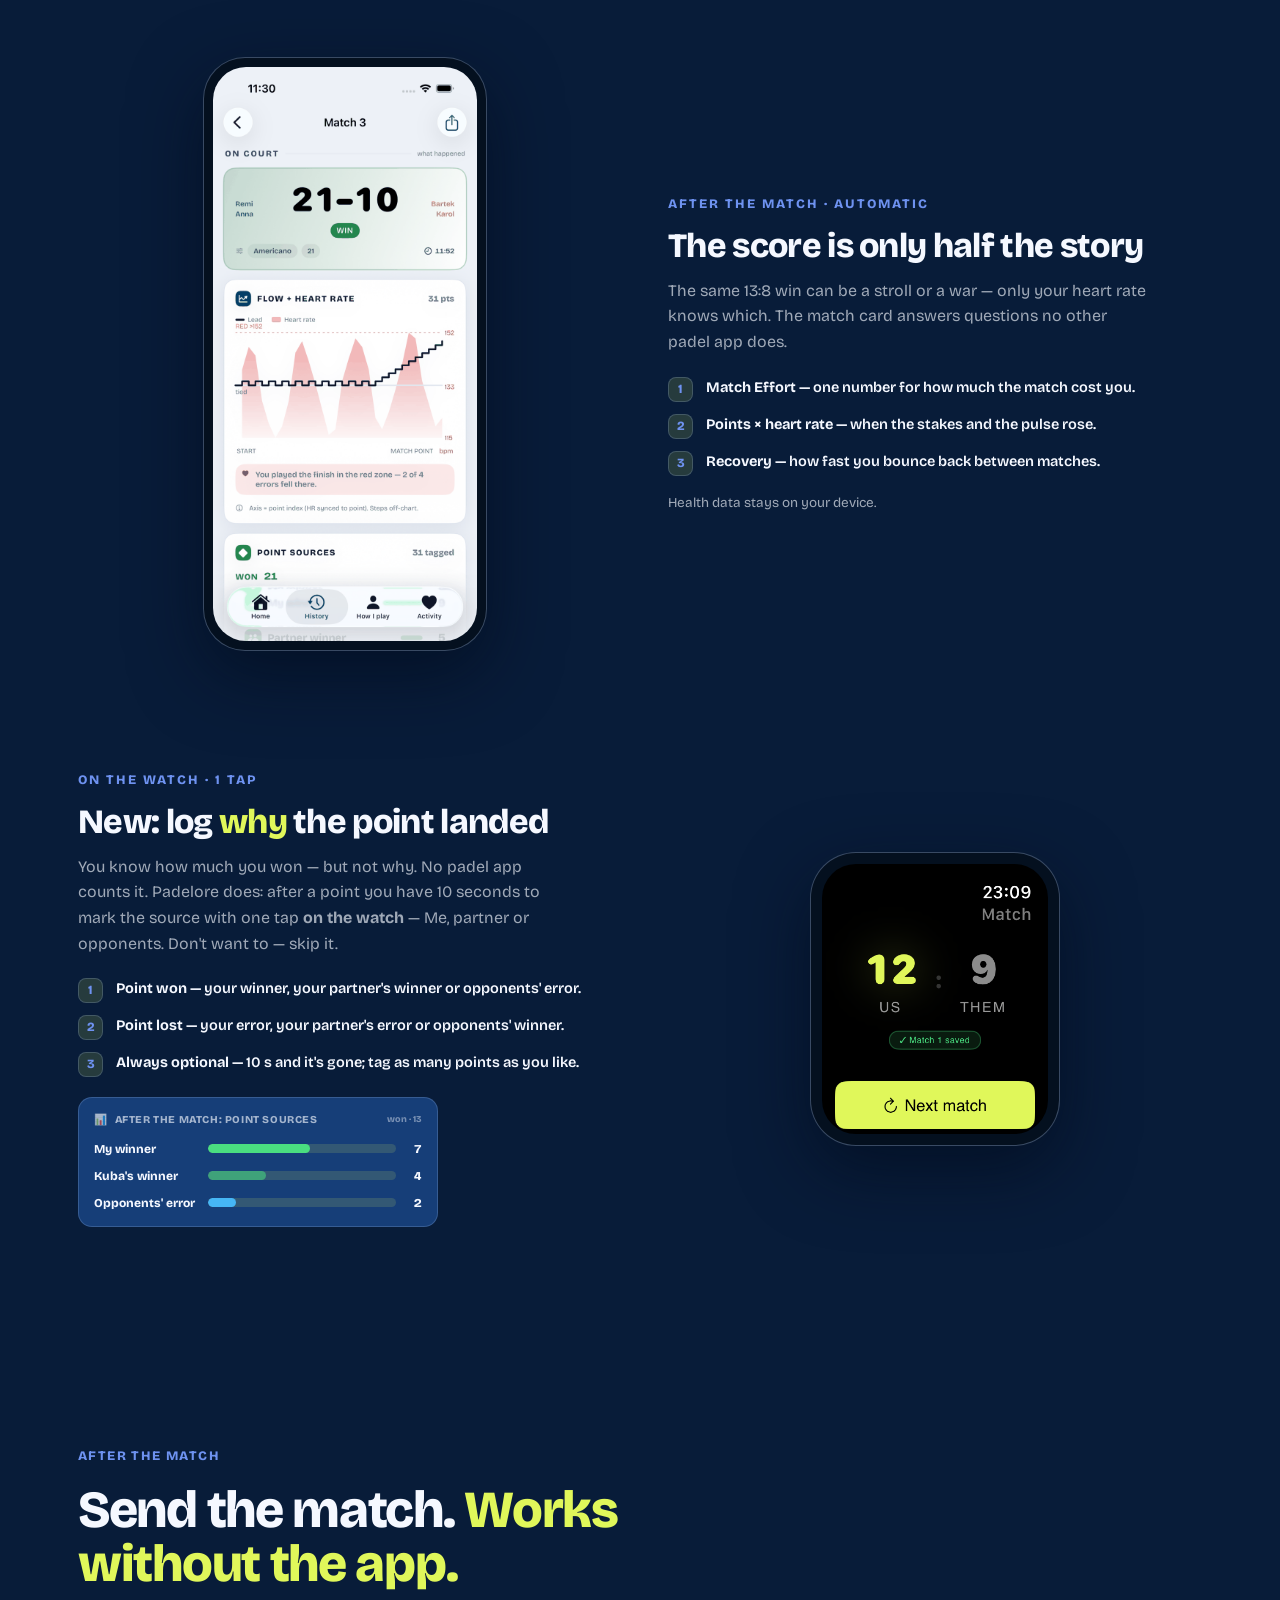
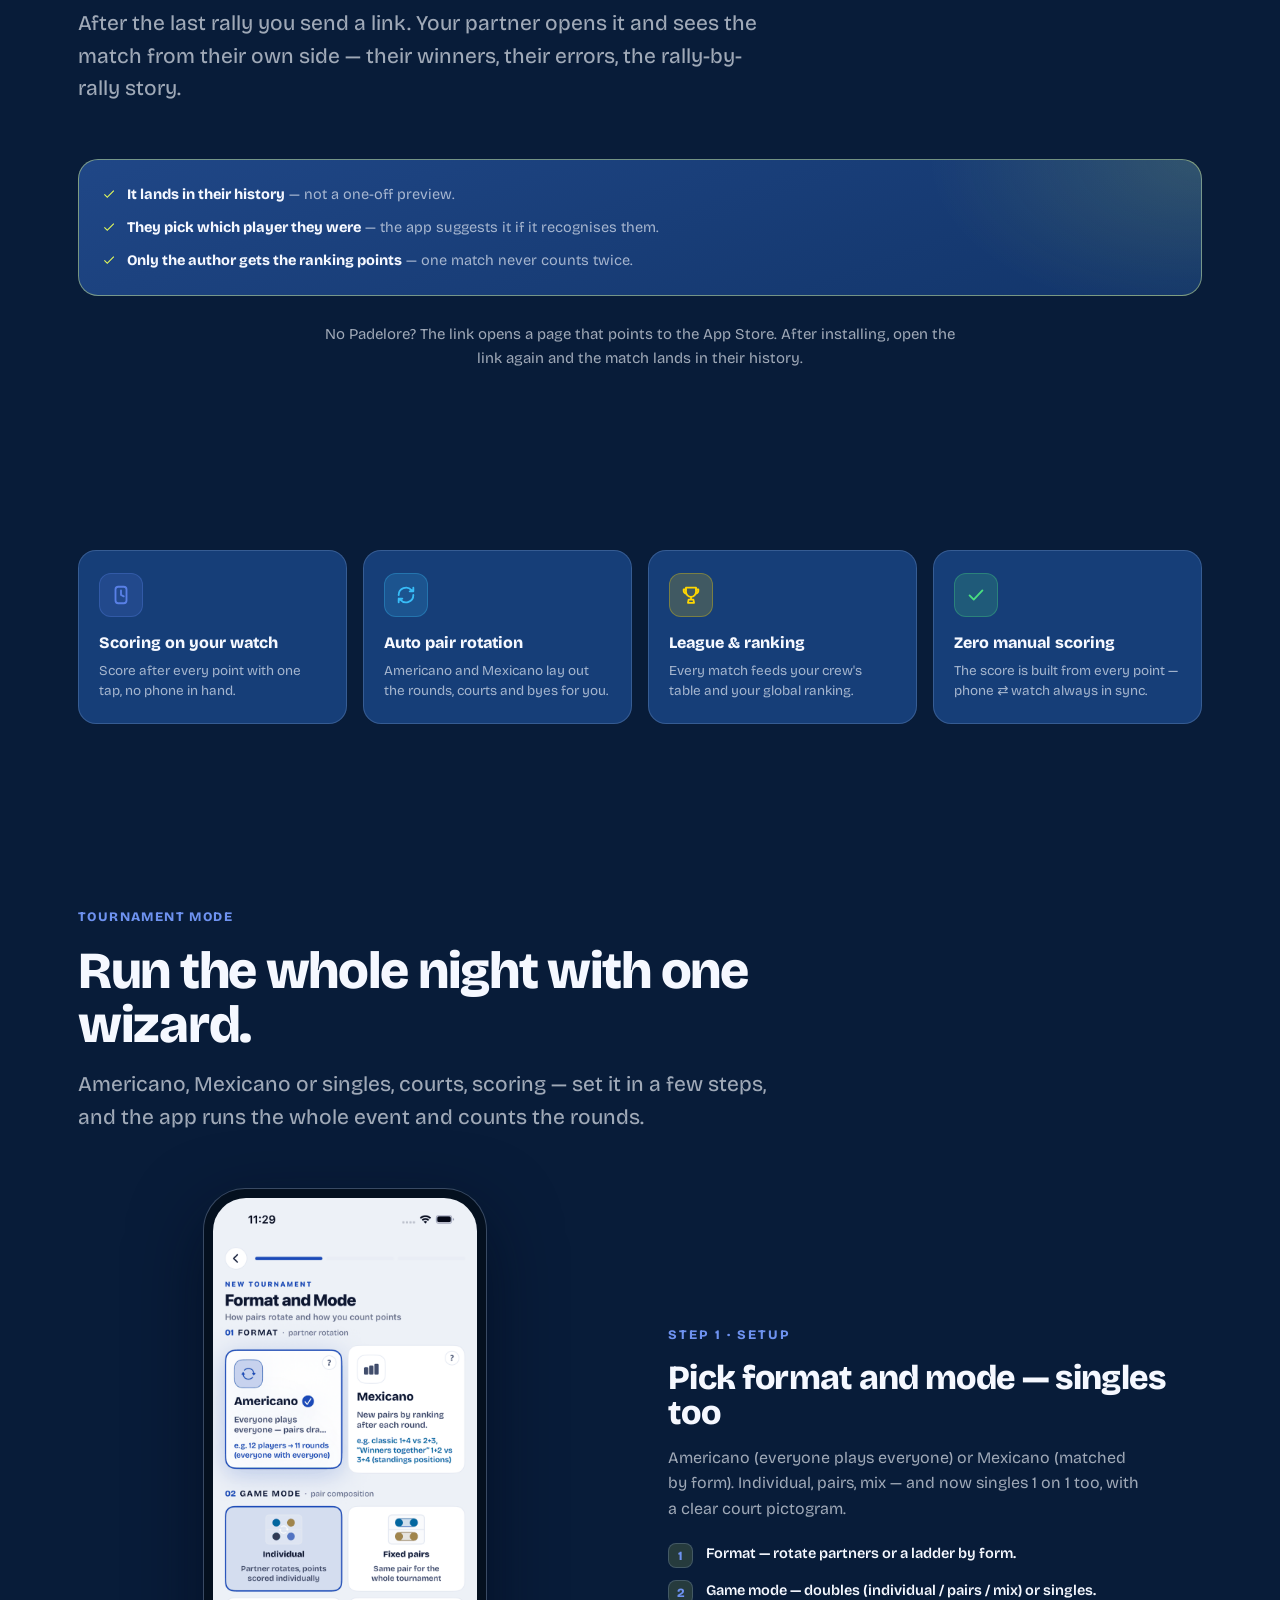
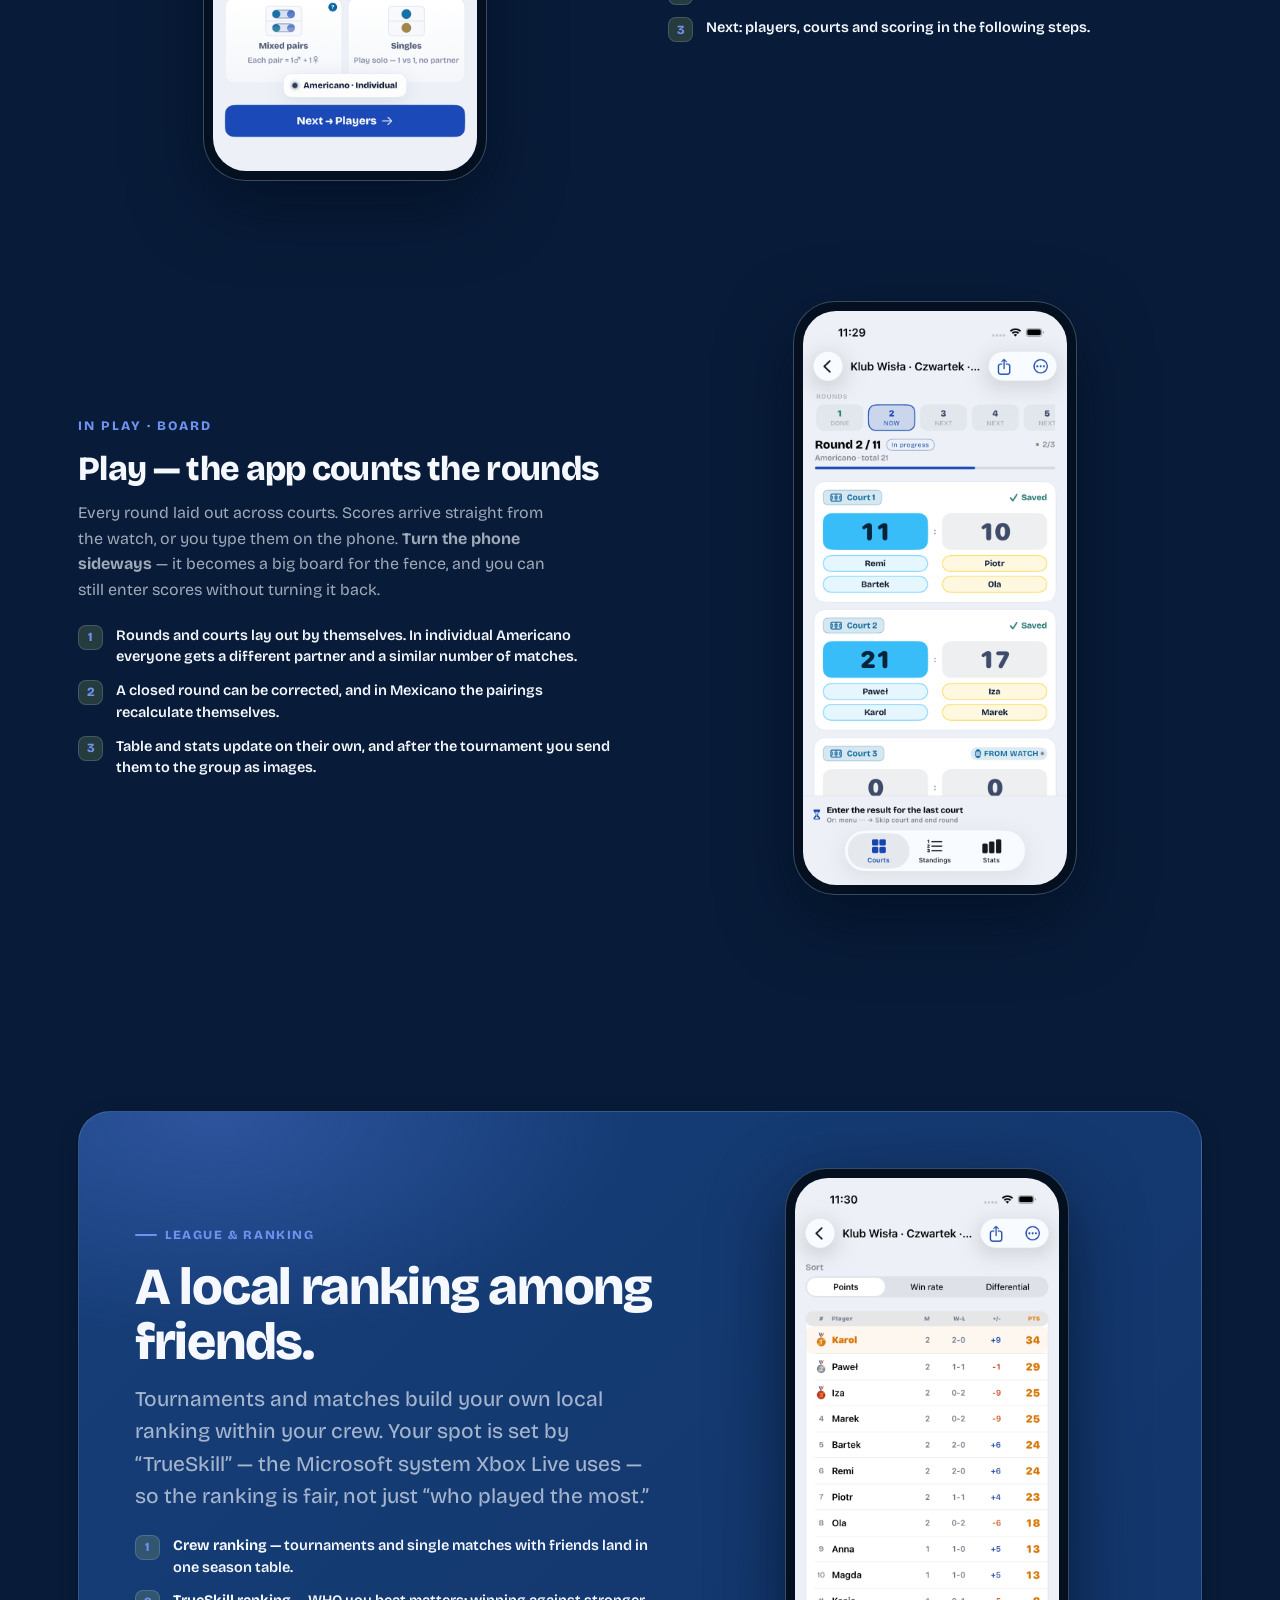
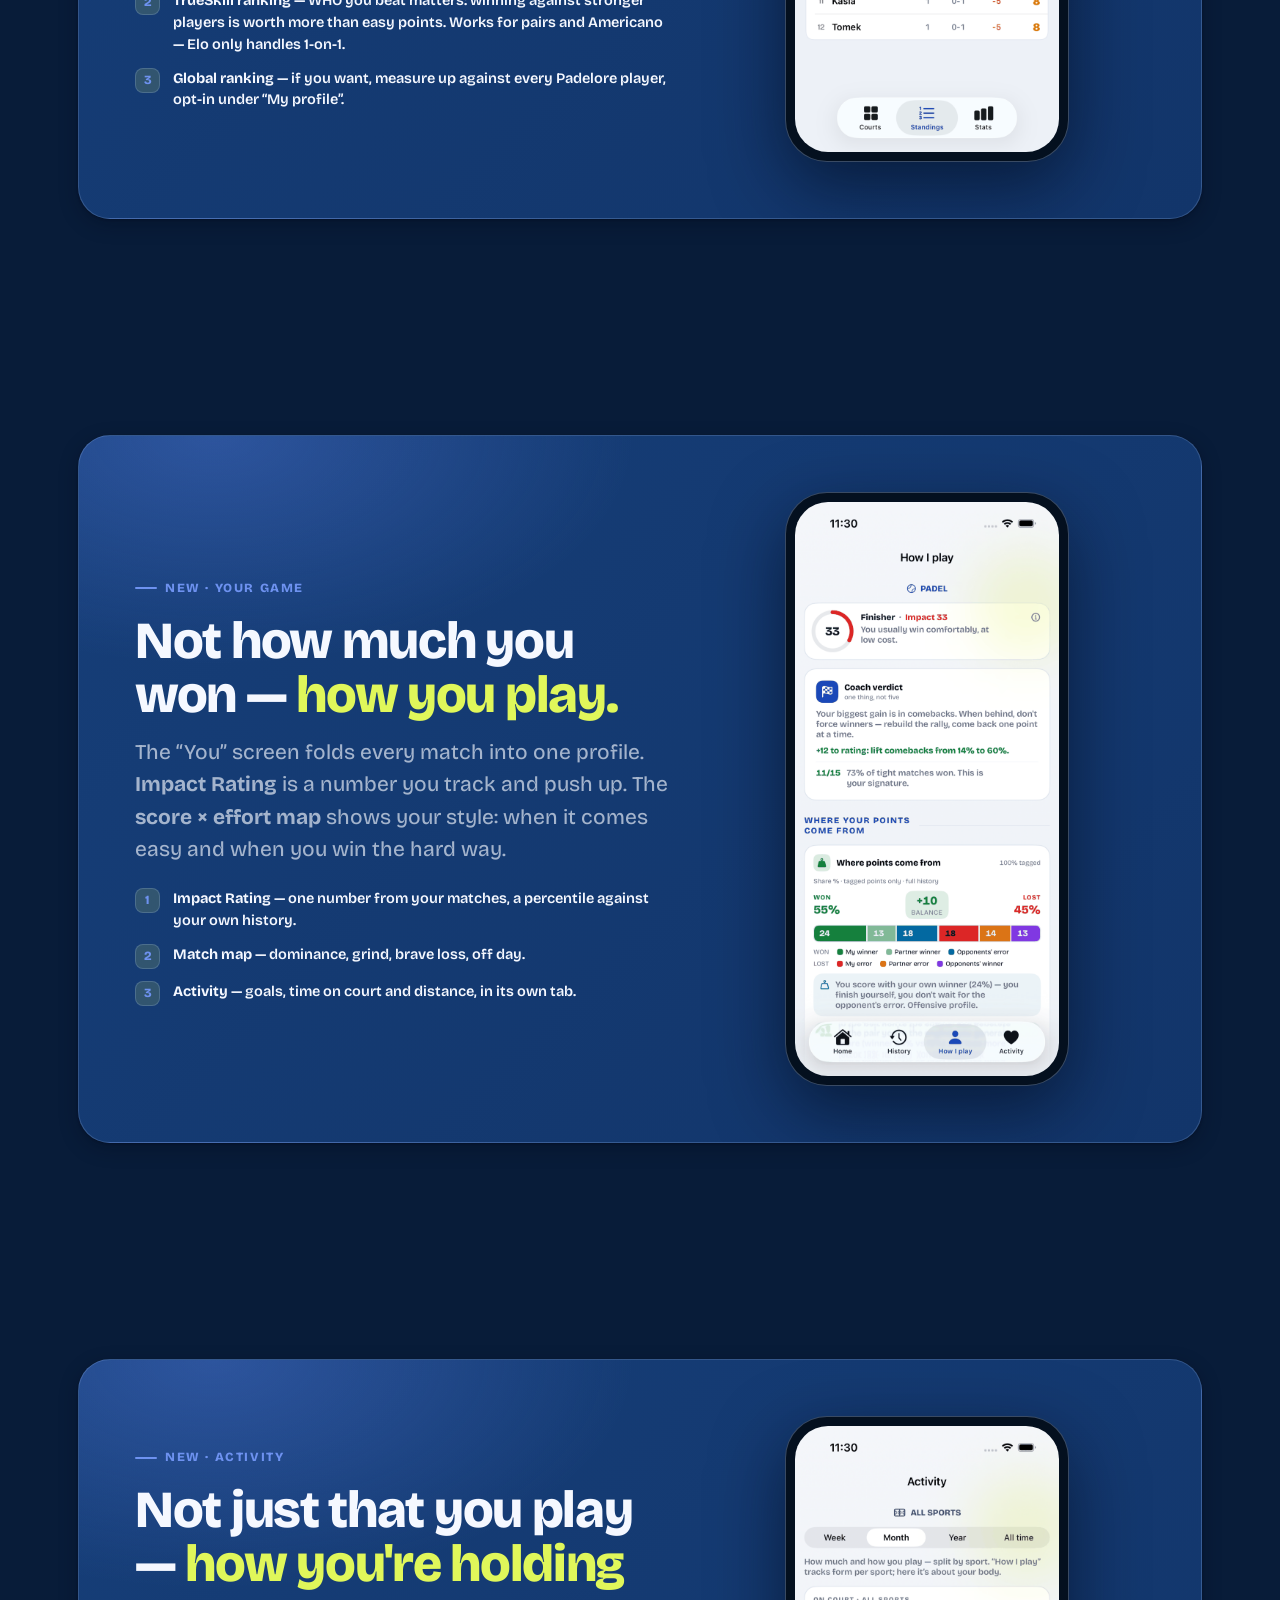
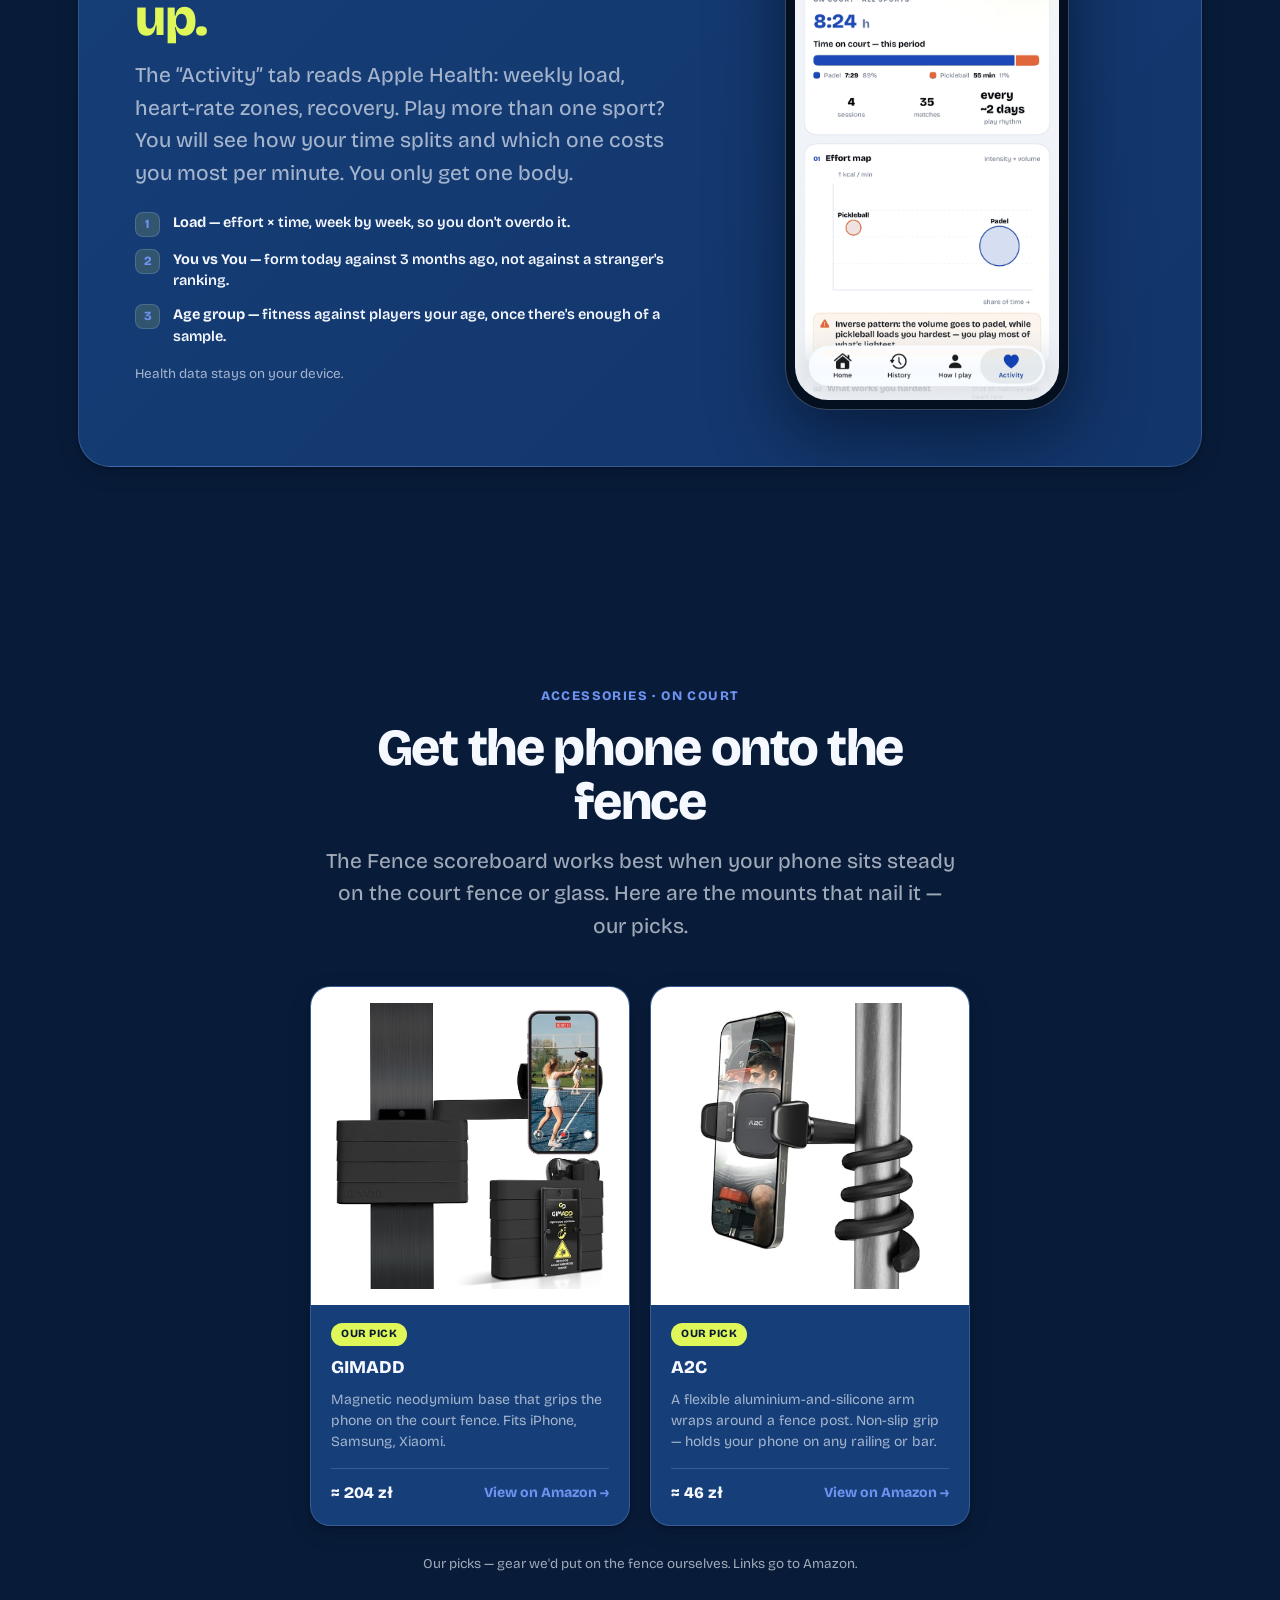
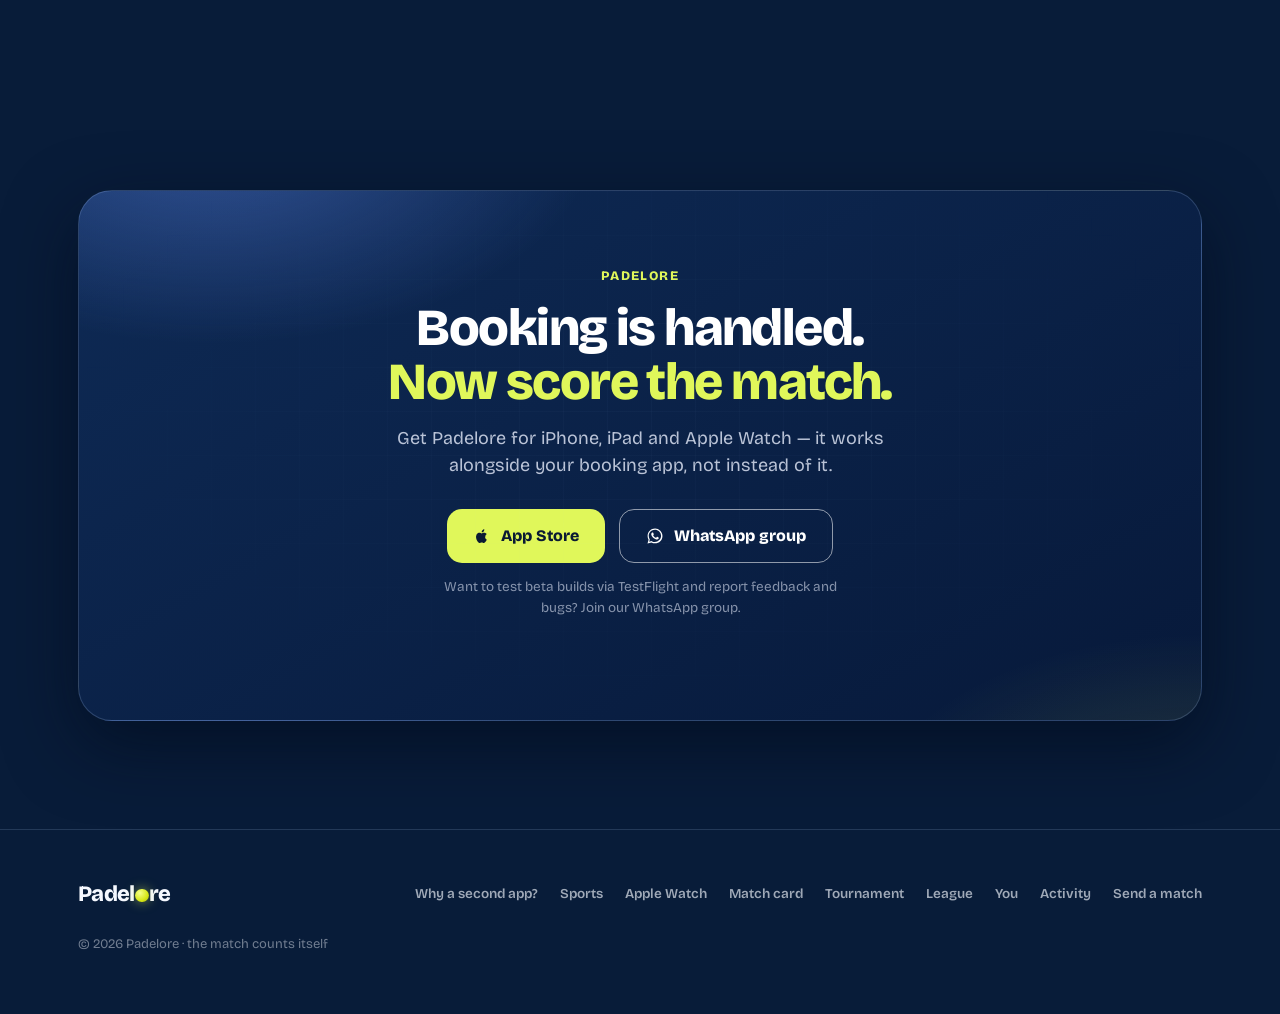
==== commit 3f7fcdf8: "fix(landing): strona pod Padelore 1.13.20 — sv/fr/nl, polityka prywatności, treść w 11 językach Uste" ====
--- a/index.html
+++ b/index.html
@@ -454,7 +454,7 @@
         <h3 data-i18n="start.h3">Główny ekran = punkt startu</h3>
         <p data-i18n="start.p">Hero «JAK GRAM» pokazuje Twoją formę (Impact Rating, ostatnie mecze P/W). Poniżej karty: «Single Match» (pojedynczy mecz 2v2 lub 1v1) i «Turniej» (Americano/Mexicano dla grupy). Jeden tap = zaczynasz.</p>
         <ul class="scn-steps">
-          <li><span class="n">1</span><span data-i18n-html="start.li1_html"><b>Graj</b> — wybierz kartę «Single Match» lub «Turniej».</span></li>
+          <li><span class="n">1</span><span data-i18n-html="start.li1_html"><b>Z zegarka</b> — gdy grasz z kimś nowym albo nie chce Ci się wpisywać nazwisk. Imiona dopiszesz po meczu w Historii, opcją „Skład”. Do rankingu taki mecz się nie liczy.</span></li>
           <li><span class="n">2</span><span data-i18n-html="start.li2_html"><b>Gracze</b> — dodaj z listy, kontaktów lub wpisz ręcznie.</span></li>
           <li><span class="n">3</span><span data-i18n-html="start.li3_html"><b>Urządzenie</b> — liczysz na Apple Watch lub telefonie.</span></li>
         </ul>
@@ -510,7 +510,7 @@
           <div class="fl-text" style="text-align:center;max-width:680px;margin:0 auto 8px">
             <div class="tag" data-i18n="watch.s4_tag">Krok 4 · Na żywo</div>
             <h3 data-i18n="watch.s4_h">Wynik na płocie — widoczny z całego kortu</h3>
-            <p style="margin:0 auto" data-i18n="watch.s4_p">Każdy tap z zegarka pojawia się na telefonie jako wielka tablica „fence". Postaw telefon na płocie — wszyscy widzą stan meczu.</p>
+            <p style="margin:0 auto" data-i18n="watch.s4_p">Każdy punkt z zegarka ląduje na telefonie jako wielka tablica „fence” — duże cyfry, MY/ONI, kto serwuje. Postaw telefon na kracie — wszyscy widzą wynik. Tablica pokazuje też, skąd biorą się punkty i jakie masz tętno.</p>
             <p class="muted" style="font-size:13.5px;margin:18px auto 0;max-width:560px" data-i18n="watch.s4_hint">Fence pojawia się automatycznie gdy ktoś otworzy aplikację na iPhone podczas trwającego meczu. Zero konfiguracji — wystarczy postawić telefon w poziomie.</p>
           </div>
           <div class="fl-media" style="margin-top:18px"><div class="lframe" style="width:560px;max-width:92vw"><div class="fenceboard">
@@ -603,7 +603,7 @@
       </div>
     </div>
 
-    <p class="honest reveal" data-i18n="share.note">Nie ma Padelore? Link otworzy stronę z wynikiem i podpowie, skąd wziąć apkę.</p>
+    <p class="honest reveal" data-i18n="share.note">Nie ma Padelore? Link otworzy stronę, która podpowie, skąd wziąć apkę. Po instalacji wystarczy otworzyć link jeszcze raz — mecz wpadnie do jego historii.</p>
   </div>
 </section>
 
@@ -653,9 +653,9 @@
         <h3 data-i18n="tour.s2_h">Graj — apka liczy rundy</h3>
         <p data-i18n-html="tour.s2_p_html">Każda runda rozpisana na korty. Wpisujesz wynik na telefonie albo bierzesz go prosto z zegarka — badge „Z zegarka" pokazuje mecze liczone na nadgarstku. <b>Obróć telefon poziomo</b> — staje się wielką tablicą na kracie, a wynik wpiszesz bez obracania go z powrotem.</p>
         <ul class="scn-steps">
-          <li><span class="n">1</span><span data-i18n="tour.s2_li1">Rundy i korty układają się automatycznie.</span></li>
-          <li><span class="n">2</span><span data-i18n="tour.s2_li2">Wynik z telefonu lub na żywo z Apple Watch.</span></li>
-          <li><span class="n">3</span><span data-i18n="tour.s2_li3">Tabela i statystyki aktualizują się same.</span></li>
+          <li><span class="n">1</span><span data-i18n="tour.s2_li1">Rundy i korty układają się same. W Americano indywidualnym każdy gra z innym partnerem i rozgrywa podobną liczbę meczów.</span></li>
+          <li><span class="n">2</span><span data-i18n="tour.s2_li2">Zamkniętą rundę poprawisz, a w Mexicano rozstawienie przeliczy się samo.</span></li>
+          <li><span class="n">3</span><span data-i18n="tour.s2_li3">Tabela i statystyki aktualizują się same, a po turnieju wyślesz je grupie jako obrazy.</span></li>
         </ul>
       </div>
     </div>
@@ -671,9 +671,9 @@
         <h2 class="h2" style="margin:16px 0 14px" data-i18n="league.h2">Lokalny ranking wśród znajomych.</h2>
         <p class="lead" data-i18n="league.lead">Z turniejów i pojedynczych meczów budujesz własne, lokalne rankingi w swojej paczce. Każdy wynik wpada do jednej tabeli, a pozycję liczy „TrueSkill” — system od Microsoftu, którym Xbox Live dobiera graczy — więc ranking jest uczciwy, nie tylko „kto zagrał najwięcej”.</p>
         <ul class="scn-steps" style="margin-top:22px">
-          <li><span class="n">1</span><span data-i18n-html="league.li1_html"><b>Ranking ekipy</b> — turnieje i pojedyncze mecze ze znajomymi lądują w jednej tabeli sezonu.</b> — punkty z każdej sesji, podium i forma.</span></li>
-          <li><span class="n">2</span><span data-i18n-html="league.li2_html"><b>Ranking TrueSkill</b> — liczy się KOGO ogrywasz: wygrana z mocniejszymi daje więcej niż łatwe punkty. Działa dla par i Americano — Elo umie tylko 1 na 1.</b> — „najlepsze N z M" sesji liczą się do wyniku.</span></li>
-          <li><span class="n">3</span><span data-i18n-html="league.li3_html"><b>Globalny ranking</b> — chętni mierzą się ze wszystkimi graczami Padelore, opt-in w „Mój profil”.</b> — wszyscy gracze Padelore, opt-in w „Mój profil".</span></li>
+          <li><span class="n">1</span><span data-i18n-html="league.li1_html"><b>Ranking ekipy</b> — turnieje i pojedyncze mecze ze znajomymi lądują w jednej tabeli sezonu.</span></li>
+          <li><span class="n">2</span><span data-i18n-html="league.li2_html"><b>Ranking TrueSkill</b> — liczy się KOGO ogrywasz: wygrana z mocniejszymi daje więcej niż łatwe punkty. Działa dla par i Americano — Elo umie tylko 1 na 1.</span></li>
+          <li><span class="n">3</span><span data-i18n-html="league.li3_html"><b>Globalny ranking</b> — chętni mierzą się ze wszystkimi graczami Padelore, opt-in w „Mój profil”.</span></li>
         </ul>
       </div>
       <div style="display:flex;justify-content:center">
@@ -766,7 +766,7 @@
     <div class="cta-band reveal">
       <span class="kicker" style="color:var(--accent)" data-i18n="cta.kicker">Padelore</span>
       <h2 style="margin-top:14px"><span data-i18n="cta.h_a">Booking masz ogarnięty.</span><br><span class="lime" data-i18n="cta.h_b">Teraz policz mecz.</span></h2>
-      <p data-i18n="cta.p">Pobierz Padelore na iPhone i Apple Watch — działa obok Twojej apki do rezerwacji, nie zamiast niej.</p>
+      <p data-i18n="cta.p">Pobierz Padelore na iPhone, iPada i Apple Watch — działa obok Twojej apki do rezerwacji, nie zamiast niej.</p>
       <div style="display:flex;gap:14px;justify-content:center;flex-wrap:wrap">
         <a class="btn cta-white" href="https://apps.apple.com/app/id6778968043">
           <svg width="18" height="18" viewBox="0 0 24 24" fill="currentColor"><path d="M16.4 12.9c0-2.3 1.9-3.4 2-3.5-1.1-1.6-2.8-1.8-3.4-1.8-1.4-.1-2.8.9-3.5.9s-1.8-.8-3-.8c-1.5 0-2.9.9-3.7 2.3-1.6 2.7-.4 6.8 1.1 9 .7 1.1 1.6 2.3 2.8 2.2 1.1 0 1.5-.7 2.9-.7s1.7.7 2.9.7 2-1.1 2.7-2.1c.8-1.2 1.2-2.4 1.2-2.4s-2.3-.9-2.3-3.5zM14.2 5.9c.6-.8 1-1.8.9-2.9-.9 0-2 .6-2.6 1.4-.6.7-1.1 1.7-.9 2.7 1 .1 2-.5 2.6-1.2z"/></svg>
@@ -805,7 +805,7 @@
 <script>
 (function(){
   /* ----- i18n ----- */
-  var LANGS=['pl','en','es','it','de','ru','uk','pt'], LKEY='padelore.lang';
+  var LANGS=['pl','en','es','it','de','ru','uk','pt','sv','fr','nl'], LKEY='padelore.lang';
   function pick(){
     var q=((location.search.match(/[?&]lang=([a-z]{2})/i)||[])[1]||'').toLowerCase();
     if(q&&LANGS.indexOf(q)>-1)return q;
